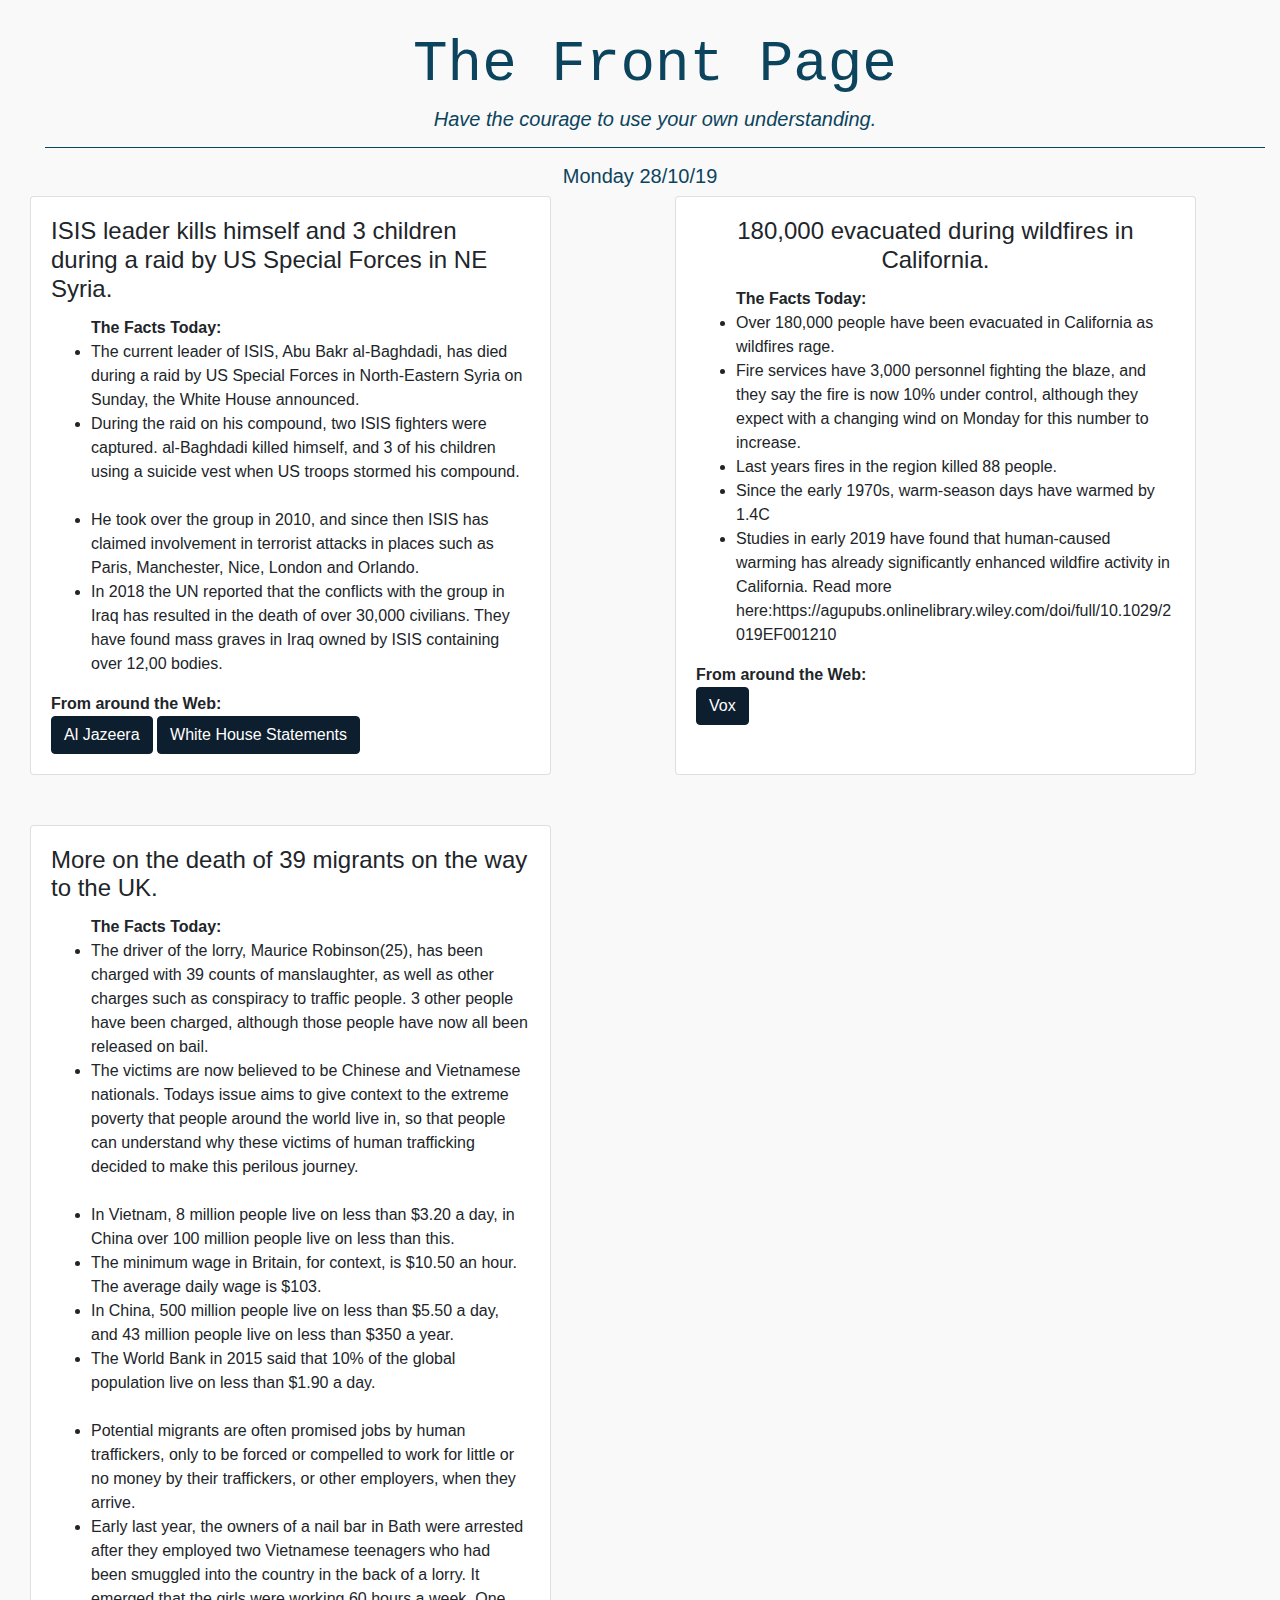
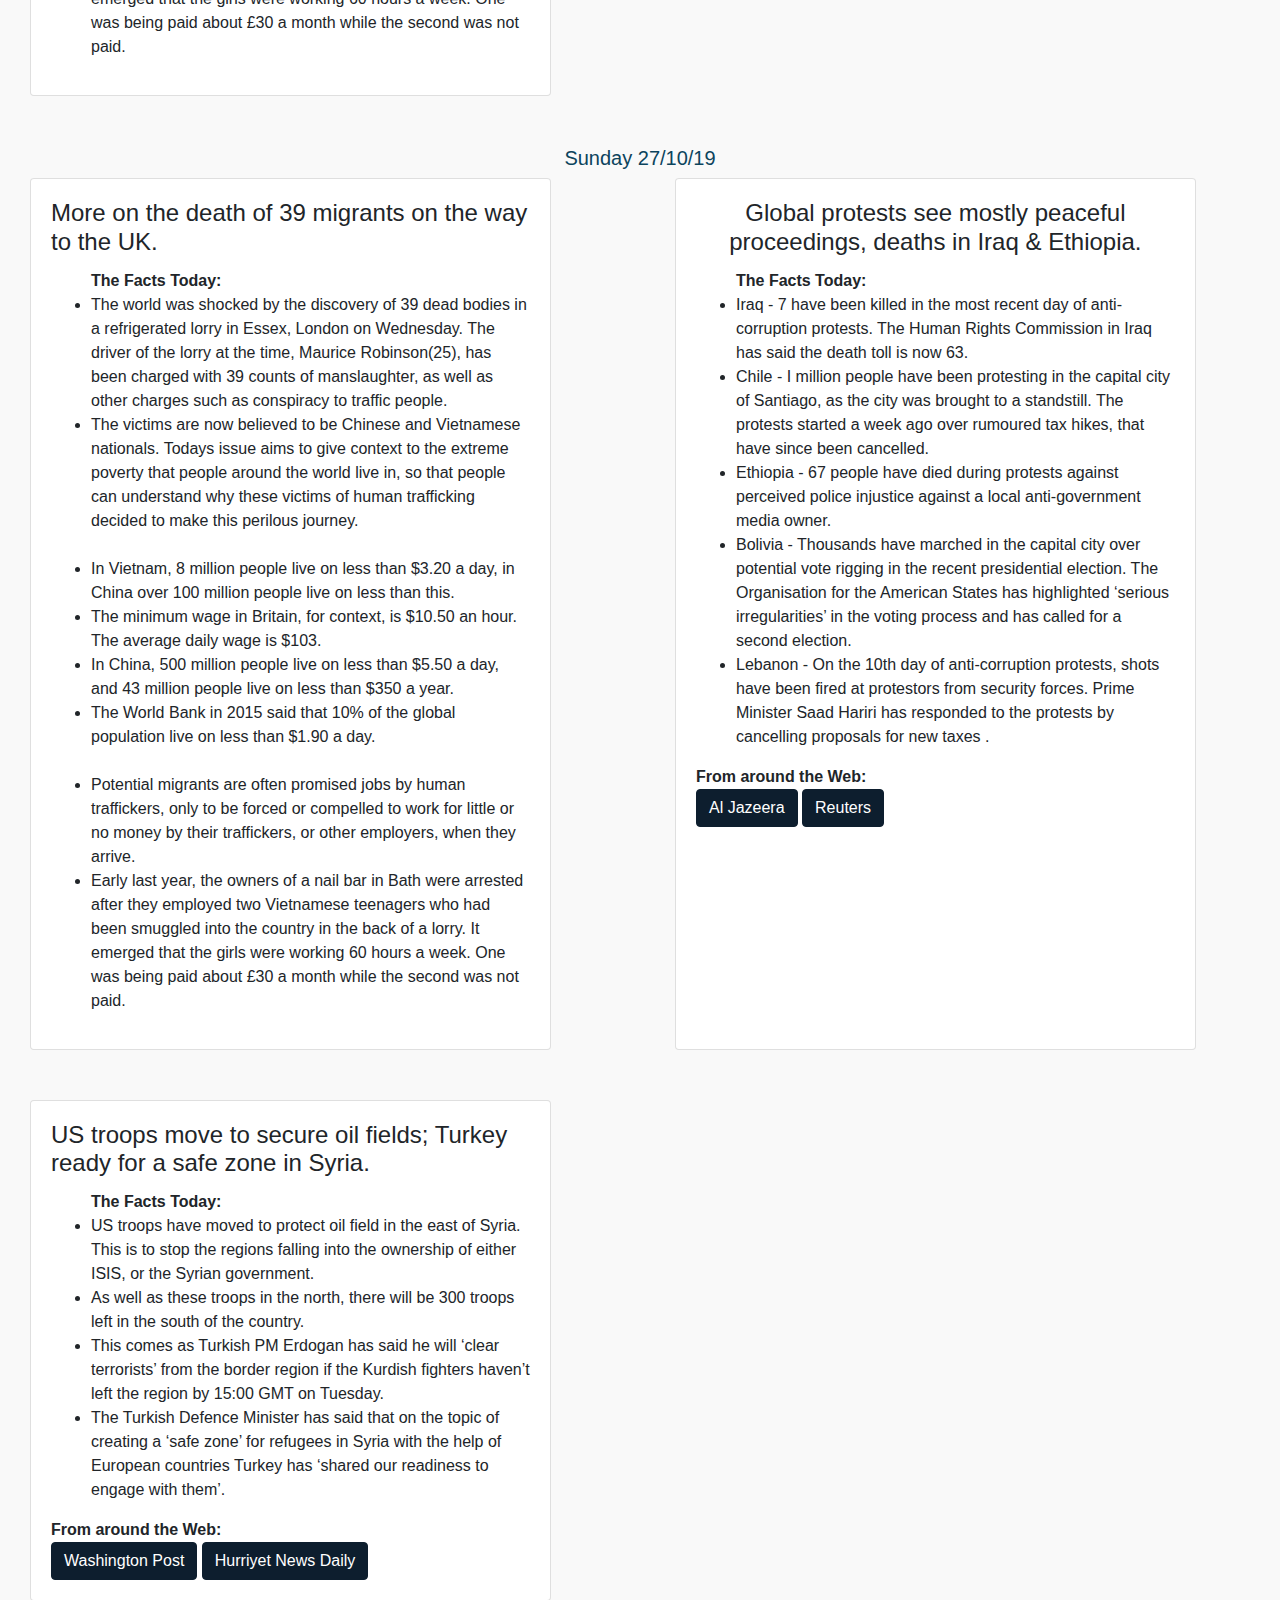
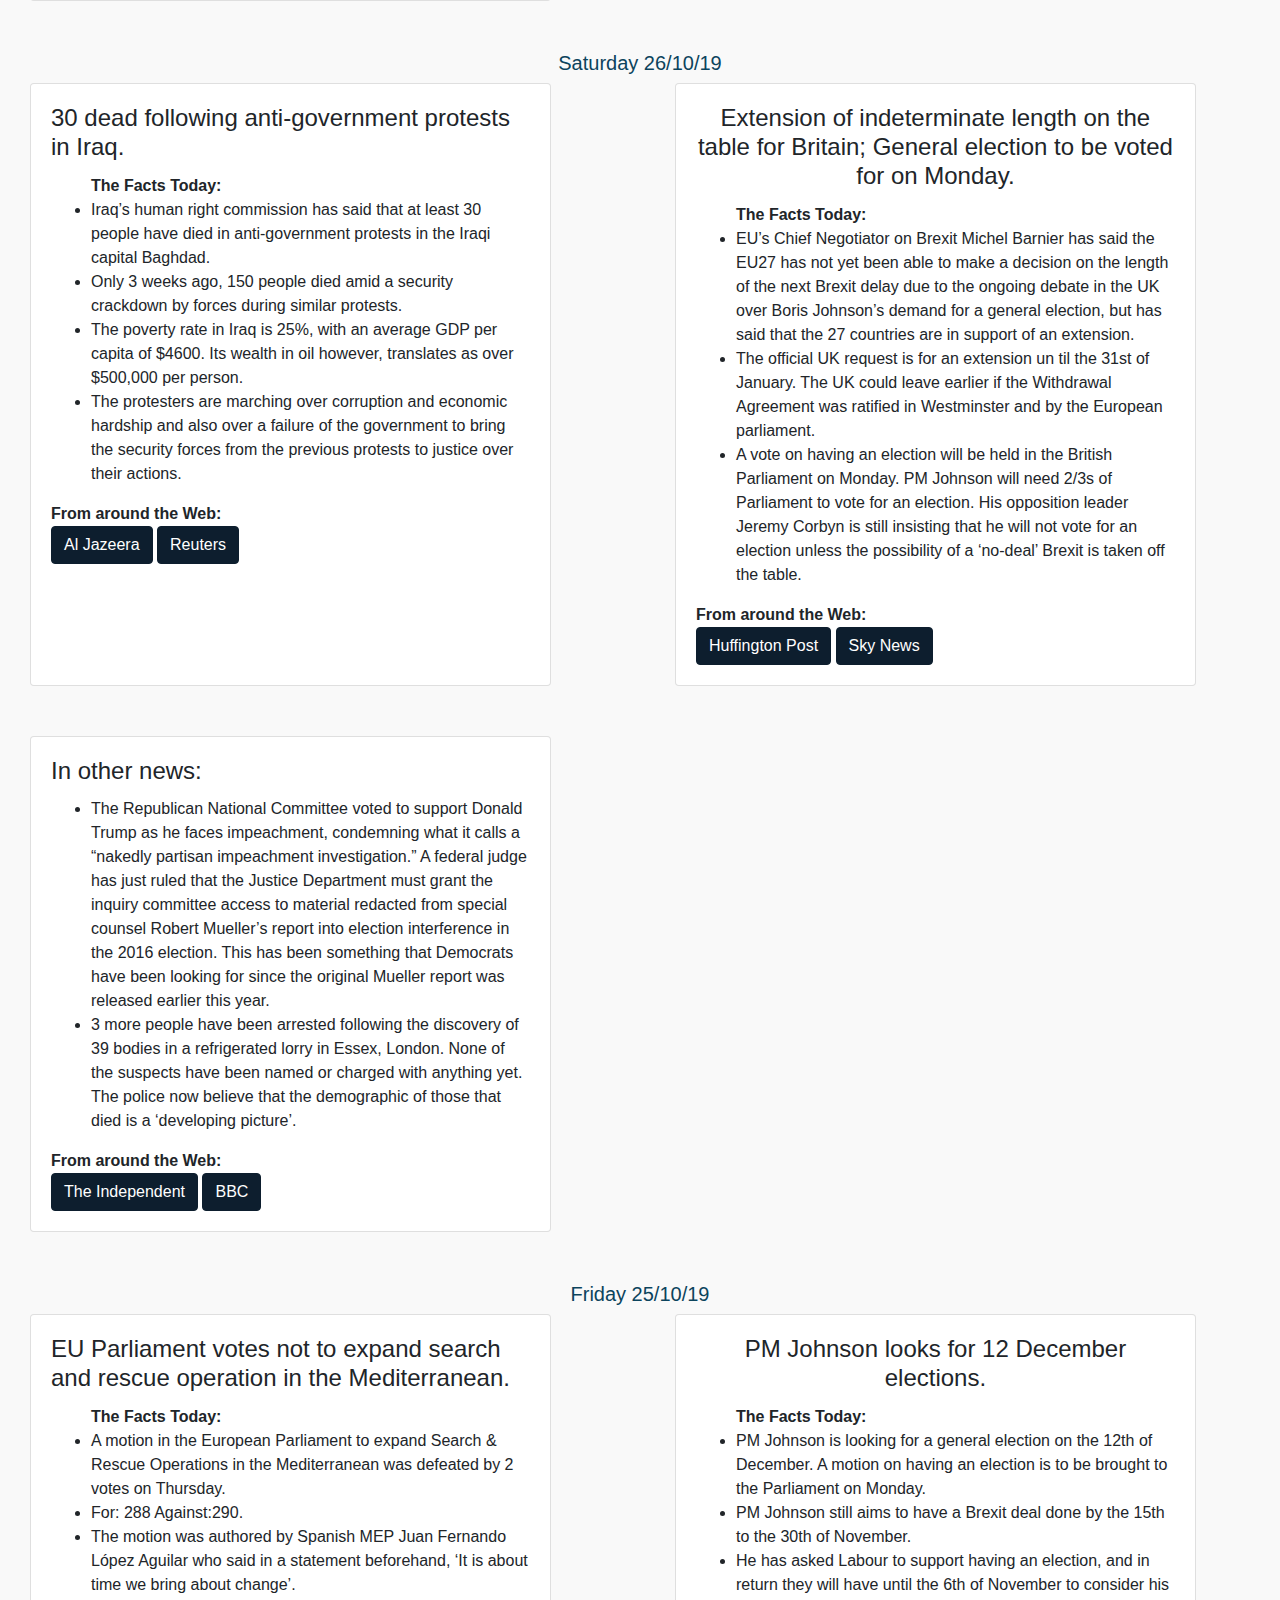
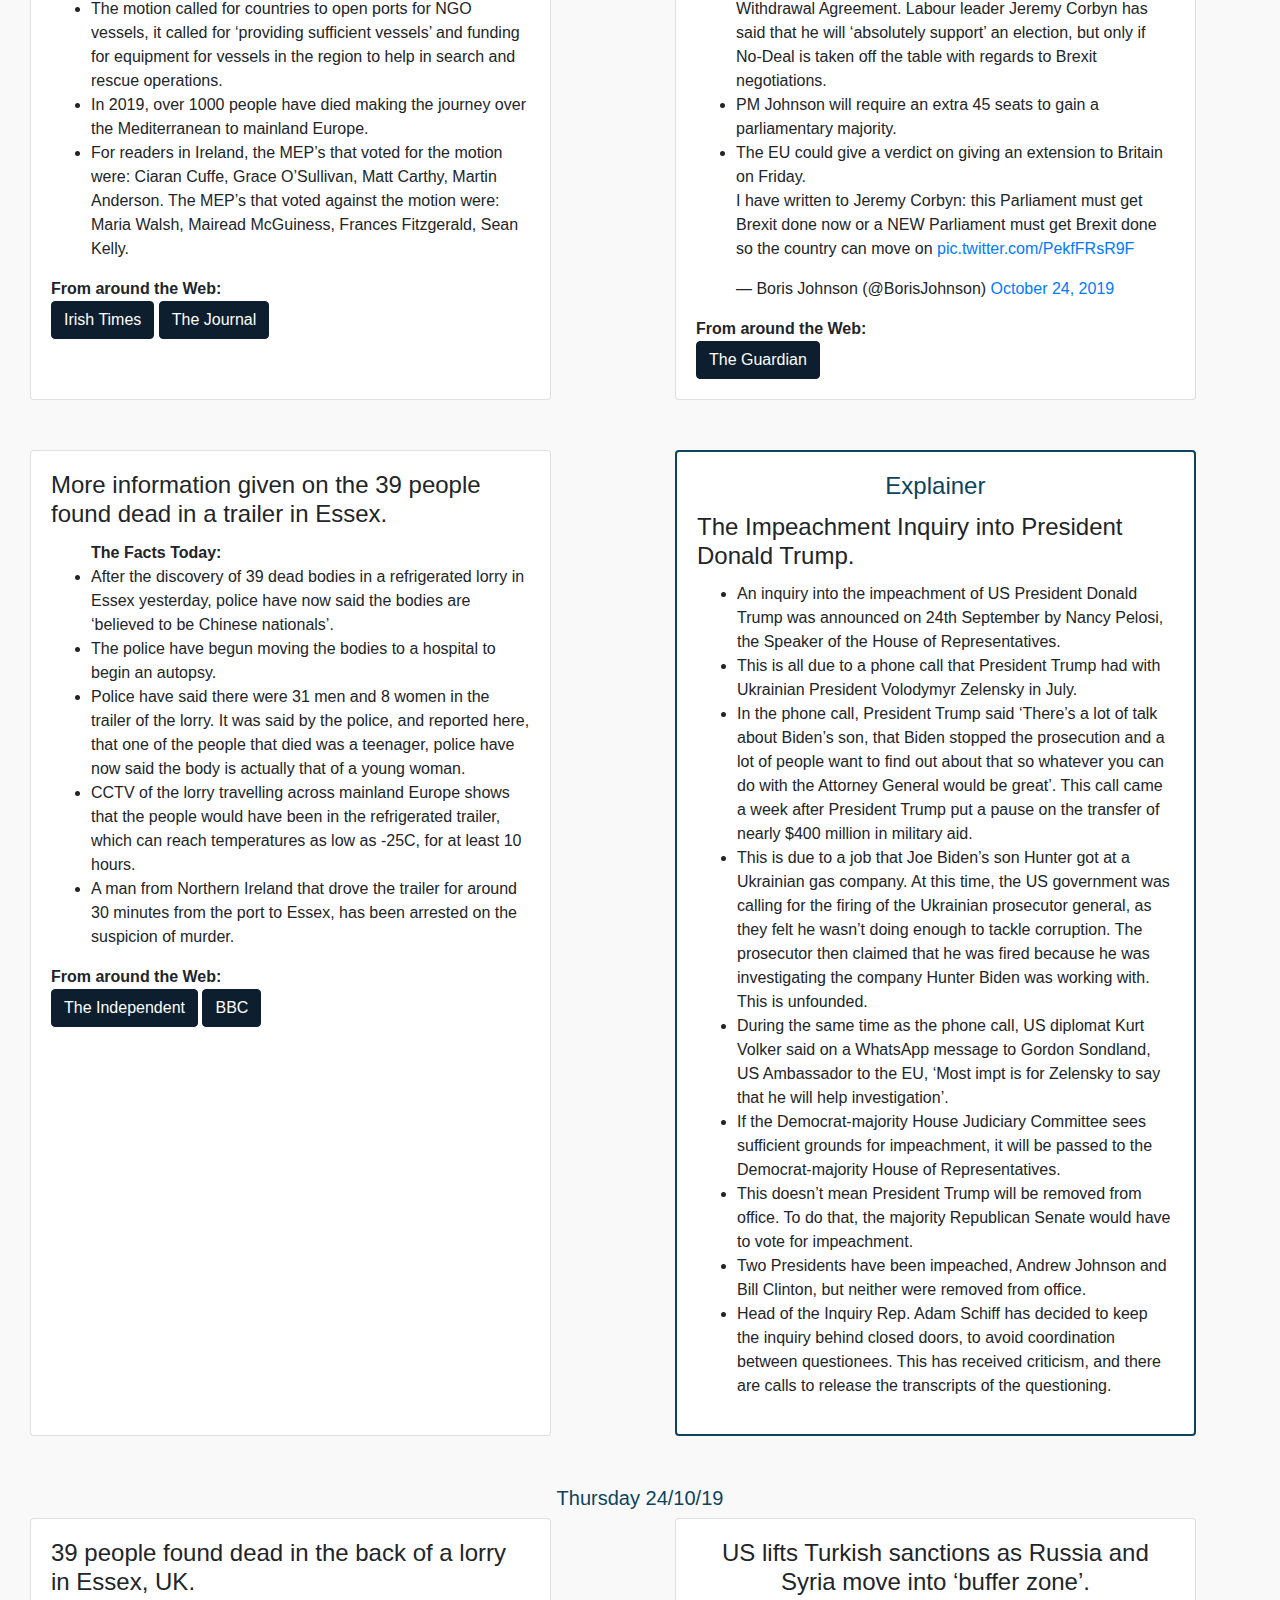
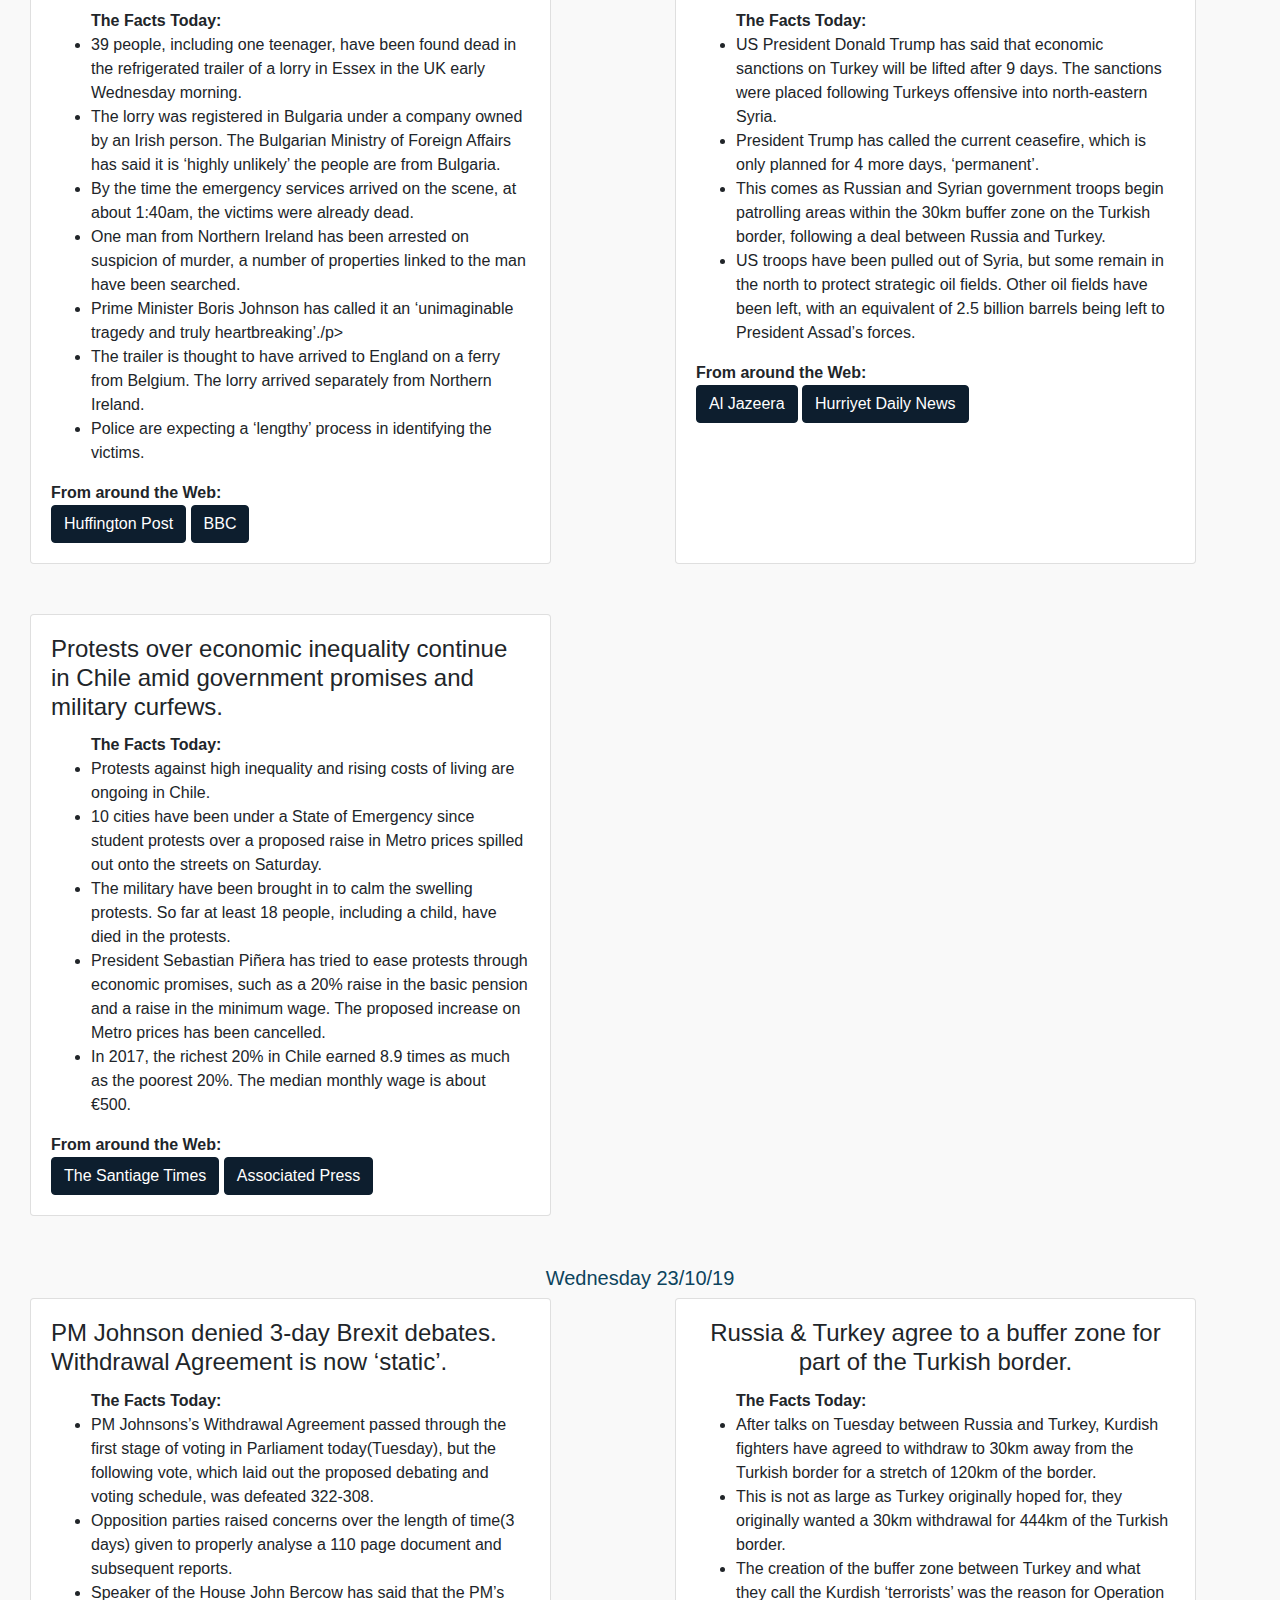
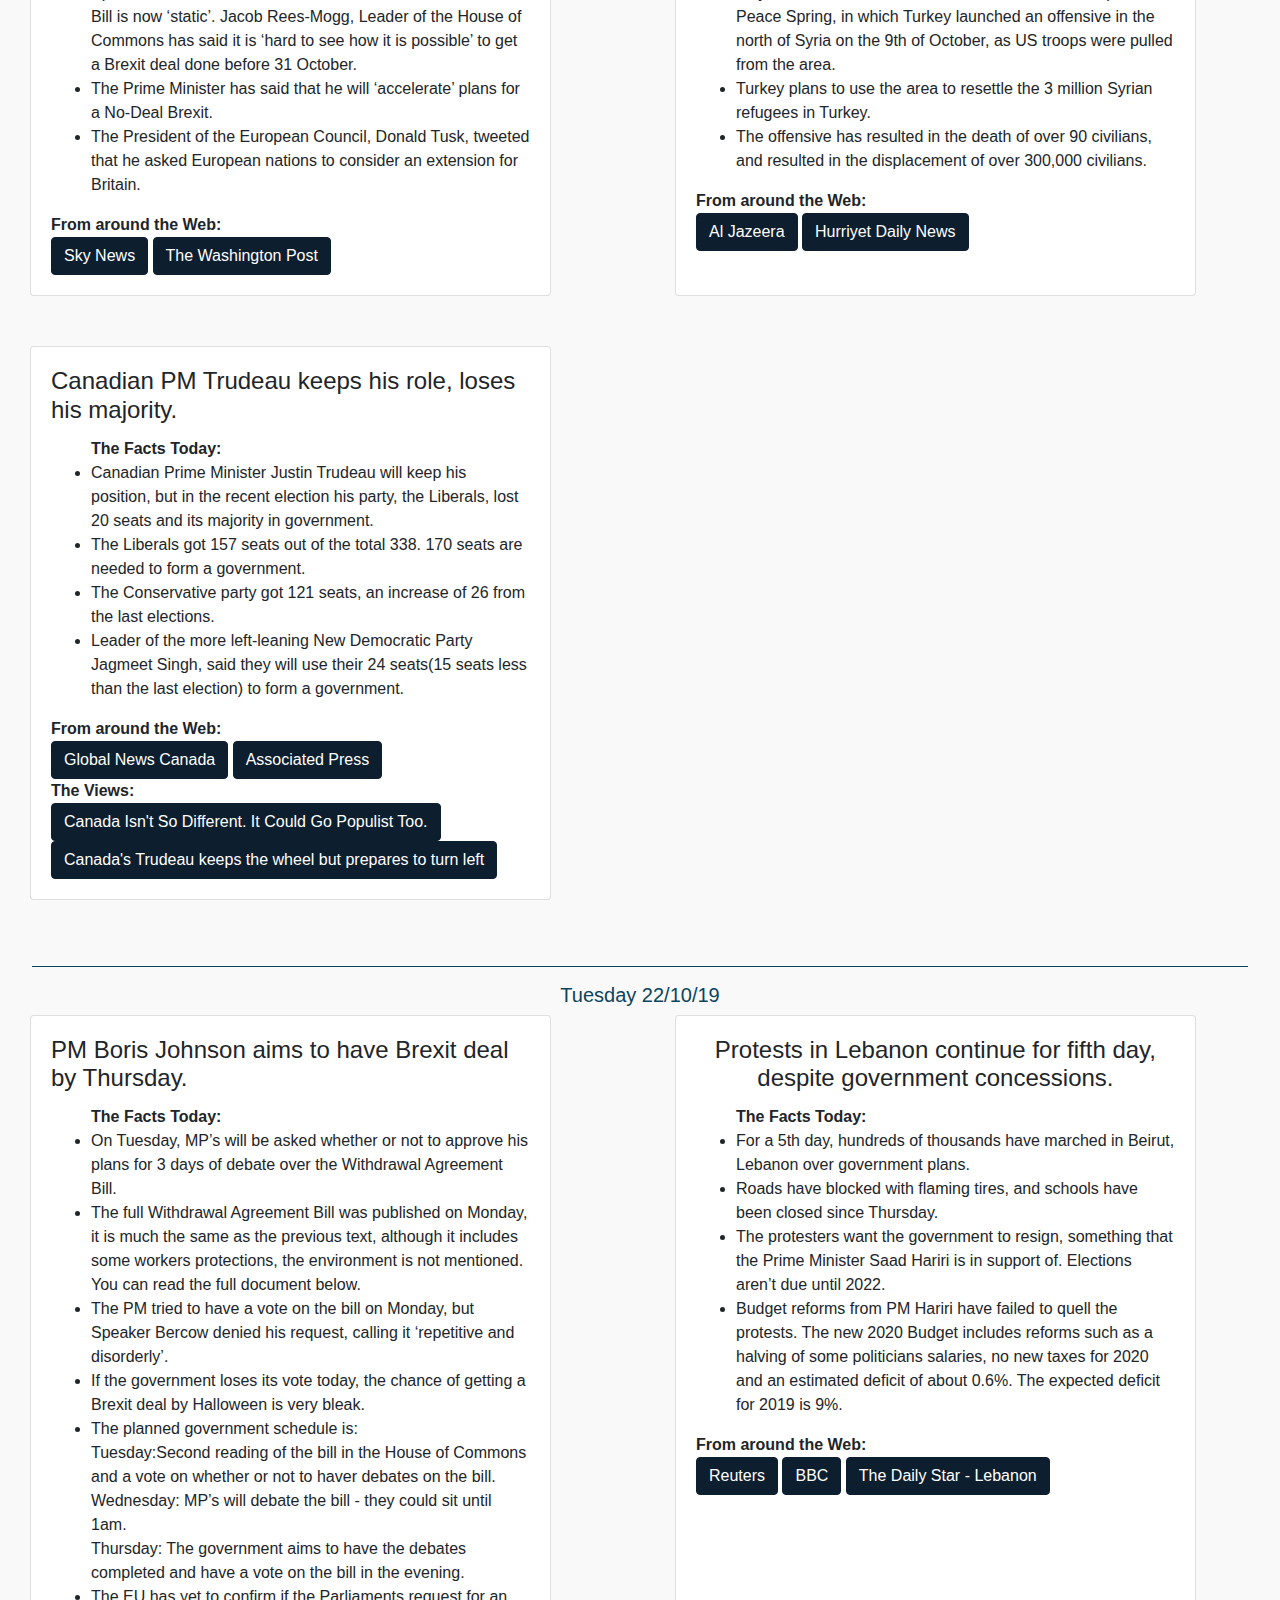
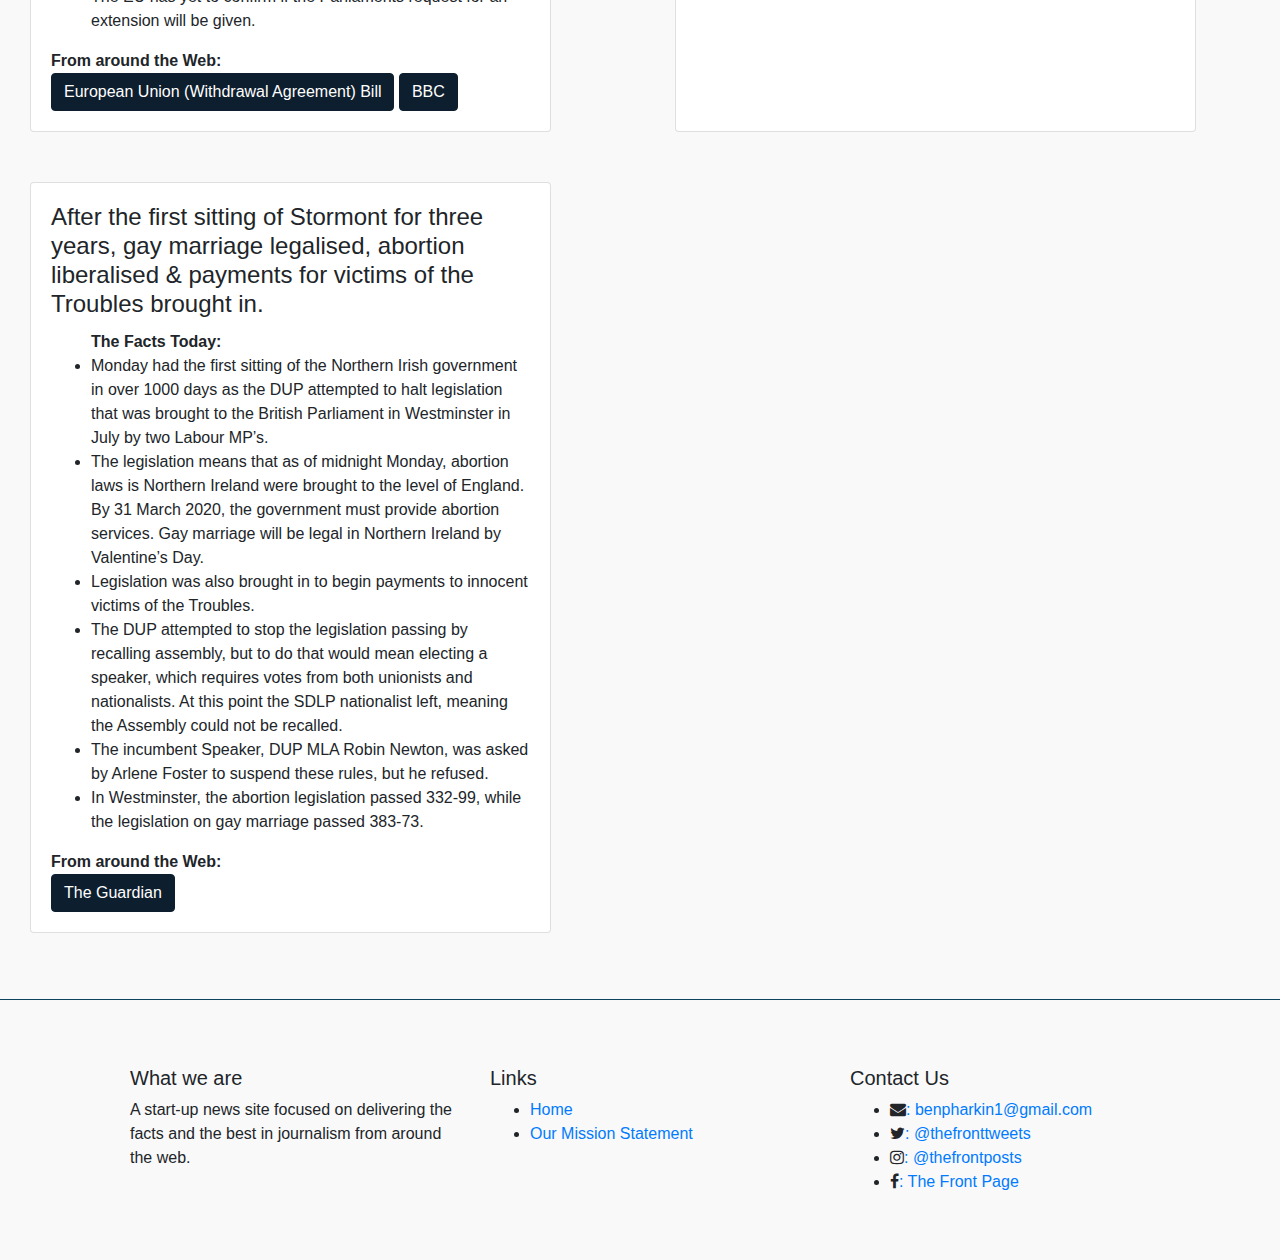
==== index.html @ 942d0658 "day 13 third draft" ====
<!DOCTYPE html>
<html lang="en">
<head>
  <title>The Front Page</title>
  <link rel="icon" href="logo.png">
  <meta charset="utf-8">
  <meta name="viewport" content="width=device-width, initial-scale=1">
  <link rel="stylesheet" href="https://maxcdn.bootstrapcdn.com/bootstrap/4.3.1/css/bootstrap.min.css">
  <link rel="stylesheet" href="style.css">
  <script src="https://ajax.googleapis.com/ajax/libs/jquery/3.4.1/jquery.min.js"></script>
  <script src="https://cdnjs.cloudflare.com/ajax/libs/popper.js/1.14.7/umd/popper.min.js"></script>
  <script src="https://maxcdn.bootstrapcdn.com/bootstrap/4.3.1/js/bootstrap.min.js"></script>
  <link rel="stylesheet" href="https://cdnjs.cloudflare.com/ajax/libs/font-awesome/4.7.0/css/font-awesome.min.css">
</head>
<body style="background-color: #f9f9f9;">

<!--This is the main header-->
<div class="header">
  <div class="row">
    <div class="col-sm-12">
      <h1 style="text-align: center;font-family: 'Courier New', monspace;font-size:calc(2em + 2vw);color:#0c445d;">The Front Page</h1>
      <em><h5 style="text-align: center;color:#0c445d;">Have the courage to use your own understanding.</h5></em>

      <hr style="border-top: 1px solid #0c445d;">
    </div>
  </div>
</div>
<div class="container_fluid" >
  <h5 style="text-align: center;color:#0c445d;">Monday 28/10/19</h5>
<!--<h1 style="text-align: center;color:#0c445d;";>International</h1>-->
<div class="row" style="margin-left:30px;">
  <div class="card col-sm-5"  >
    <div class="card-body">
      <h4 class="card-title">ISIS leader kills himself and 3 children during a raid by US Special Forces in NE Syria.</h4>
      <ul><strong><p class="card-text" >The Facts Today:</p></strong>
        <li><p class="card-text">The current leader of ISIS, Abu Bakr al-Baghdadi, has died during a raid by US Special Forces in North-Eastern Syria on Sunday, the White House announced.</p></li>
        <li><p class="card-text">During the raid on his compound, two ISIS fighters were captured. al-Baghdadi killed himself, and 3 of his children using a suicide vest when US troops stormed his compound.</p></li><br>
        <li><p class="card-text">He took over the group in 2010, and since then ISIS has claimed involvement in terrorist attacks in places such as Paris, Manchester, Nice, London and Orlando.</p></li>
        <li><p class="card-text">In 2018 the UN reported that the conflicts with the group in Iraq has resulted in the death of over 30,000 civilians. They have found mass graves in Iraq owned by ISIS containing over 12,00 bodies.</p></li>
      </ul>
      <strong><p class="card-text"style="text-align:left">From around the Web:</p></strong>
      <a href="https://www.aljazeera.com/news/2019/10/isil-chief-abu-bakr-al-baghdadi-killed-syria-confirms-trump-191027132540524.html" class="btn btn-primary ">Al Jazeera</a>
      <a href="https://www.whitehouse.gov/briefings-statements/statement-president-death-abu-bakr-al-baghdadi/" class="btn btn-primary ">White House Statements</a>

    </div>
  </div>
  <div class="col-sm-1"></div>
  <div class="card col-sm-5"s>
    <div class="card-body">
      <h4 class="card-title" style="text-align: center;">180,000 evacuated during wildfires in California.</h4>
      <ul><strong><p class="card-text" >The Facts Today:</p></strong>
      <li><p class="card-text">Over 180,000 people have been evacuated in California as wildfires rage.</p></li>
      <li><p class="card-text">Fire services have 3,000 personnel fighting the blaze, and they say the fire is now 10% under control, although they expect with a changing wind on Monday for this number to increase.</p></li>
      <li><p class="card-text">Last years fires in the region killed 88 people.</p></li>
      <li><p class="card-text">Since the early 1970s, warm-season days have warmed by 1.4C</p></li>
      <li><p class="card-text">Studies in early 2019 have found that human‐caused warming has already significantly enhanced wildfire activity in California. Read more here:https://agupubs.onlinelibrary.wiley.com/doi/full/10.1029/2019EF001210</p></li>
      </ul>
      <strong><p class="card-text"style="text-align:left">From around the Web:</p></strong>
      <a href="https://www.vox.com/2019/10/25/20932011/california-wildfire-blackout-psps-kincaid" class="btn btn-primary ">Vox</a>

    </div>
  </div>

  



  <div class="card col-sm-5"  >
    <div class="card-body">
      <h4 class="card-title">More on the death of 39 migrants on the way to the UK.</h4>
      <ul><strong><p class="card-text" >The Facts Today:</p></strong>
        <li><p class="card-text">The driver of the lorry, Maurice Robinson(25), has been charged with 39 counts of manslaughter, as well as other charges such as conspiracy to traffic people. 3 other people have been charged, although those people have now all been released on bail.</p></li>
        <li><p class="card-text">The victims are now believed to be Chinese and Vietnamese nationals. Todays issue aims to give context to the extreme poverty that people around the world live in, so that people can understand why these victims of human trafficking decided to make this perilous journey.</p></li><br>
        <li><p class="card-text"> In Vietnam, 8 million people live on less than $3.20 a day, in China over 100 million people live on less than this. </p></li>
        <li><p class="card-text">The minimum wage in Britain, for context, is $10.50 an hour. The average daily wage is $103.</p></li>
        <li><p class="card-text">In China, 500 million people live on less than $5.50 a day, and 43 million people live on less than $350 a year.</p></li>
        <li><p class="card-text">The World Bank in 2015 said that 10% of the global population live on less than $1.90 a day.</p></li><br>
        <li><p class="card-text">Potential migrants are often promised jobs by human traffickers, only to be forced or compelled to work for little or no money by their traffickers, or other employers, when they arrive.</p></li>
        <li><p class="card-text">Early last year, the owners of a nail bar in Bath were arrested after they employed two Vietnamese teenagers who had been smuggled into the country in the back of a lorry. It emerged that the girls were working 60 hours a week. One was being paid about £30 a month while the second was not paid.</p></li>
      </ul>

    </div>
  </div>


  <div class="col-sm-1"></div>


</div>

</div> 
<div class="container_fluid" >
    <h5 style="text-align: center;color:#0c445d;">Sunday 27/10/19</h5>
  <!--<h1 style="text-align: center;color:#0c445d;";>International</h1>-->
  <div class="row" style="margin-left:30px;">
    <div class="card col-sm-5"  >
      <div class="card-body">
        <h4 class="card-title">More on the death of 39 migrants on the way to the UK.</h4>
        <ul><strong><p class="card-text" >The Facts Today:</p></strong>
          <li><p class="card-text">The world was shocked by the discovery of 39 dead bodies in a refrigerated lorry in Essex, London on Wednesday. The driver of the lorry at the time, Maurice Robinson(25), has been charged with 39 counts of manslaughter, as well as other charges such as conspiracy to traffic people.</p></li>
          <li><p class="card-text">The victims are now believed to be Chinese and Vietnamese nationals. Todays issue aims to give context to the extreme poverty that people around the world live in, so that people can understand why these victims of human trafficking decided to make this perilous journey.</p></li><br>
          <li><p class="card-text"> In Vietnam, 8 million people live on less than $3.20 a day, in China over 100 million people live on less than this. </p></li>
          <li><p class="card-text">The minimum wage in Britain, for context, is $10.50 an hour. The average daily wage is $103.</p></li>
          <li><p class="card-text">In China, 500 million people live on less than $5.50 a day, and 43 million people live on less than $350 a year.</p></li>
          <li><p class="card-text">The World Bank in 2015 said that 10% of the global population live on less than $1.90 a day.</p></li><br>
          <li><p class="card-text">Potential migrants are often promised jobs by human traffickers, only to be forced or compelled to work for little or no money by their traffickers, or other employers, when they arrive.</p></li>
          <li><p class="card-text">Early last year, the owners of a nail bar in Bath were arrested after they employed two Vietnamese teenagers who had been smuggled into the country in the back of a lorry. It emerged that the girls were working 60 hours a week. One was being paid about £30 a month while the second was not paid.</p></li>
        </ul>

      </div>
    </div>
    <div class="col-sm-1"></div>
    <div class="card col-sm-5"s>
      <div class="card-body">
        <h4 class="card-title" style="text-align: center;">Global protests see mostly peaceful proceedings, deaths in Iraq & Ethiopia.</h4>
        <ul><strong><p class="card-text" >The Facts Today:</p></strong>
        <li><p class="card-text">Iraq - 7 have been killed in the most recent day of anti-corruption protests. The Human Rights Commission in Iraq has said the death toll is now 63.</p></li>
        <li><p class="card-text">Chile - I million people have been protesting in the capital city of Santiago, as the city was brought to a standstill. The protests started a week ago over rumoured tax hikes, that have since been cancelled.</p></li>
        <li><p class="card-text">Ethiopia - 67 people have died during protests against perceived police injustice against a local anti-government media owner.</p></li>
        <li><p class="card-text">Bolivia - Thousands have marched in the capital city over potential vote rigging in the recent presidential election. The Organisation for the American States has highlighted ‘serious irregularities’ in the voting process and has called for a second election.</p></li>
        <li><p class="card-text">Lebanon - On the 10th day of anti-corruption protests, shots have been fired at protestors from security forces. Prime Minister Saad Hariri has responded to the protests by cancelling proposals for new taxes .</p></li>
        </ul>
        <strong><p class="card-text"style="text-align:left">From around the Web:</p></strong>
        <a href="https://www.aljazeera.com/news/2019/10/shots-fired-lebanons-tripoli-army-clashes-protesters-191026162304116.html" class="btn btn-primary ">Al Jazeera</a>
        <a href="hhttps://www.reuters.com/article/us-global-protests/season-of-discontent-protests-flare-around-the-world-idUSKBN1X127J" class="btn btn-primary ">Reuters</a>
  
      </div>
    </div>
  
    
  
  
  
    <div class="card col-sm-5"  >
        <div class="card-body">
          <h4 class="card-title">US troops move to secure oil fields; Turkey ready for a safe zone in Syria.</h4>
          <ul><strong><p class="card-text" >The Facts Today:</p></strong>
          <li><p class="card-text">US troops have moved to protect oil field in the east of Syria. This is to stop the regions falling into the ownership of either ISIS, or the Syrian government.</p></li>
          <li><p class="card-text">As well as these troops in the north, there will be 300 troops left in the south of the country.</p></li>
          <li><p class="card-text">This comes as Turkish PM Erdogan has said he will ‘clear terrorists’ from the border region if the Kurdish fighters haven’t left the region by 15:00 GMT on Tuesday.</p></li>
          <li><p class="card-text">The Turkish Defence Minister has said that on the topic of creating a ‘safe zone’ for refugees in Syria with the help of European countries Turkey has ‘shared our readiness to engage with them’.</p></li>
        </ul>
          <strong><p class="card-text"style="text-align:left">From around the Web:</p></strong>
          <a href="https://www.washingtonpost.com/national-security/2019/10/26/us-military-begins-bolstering-numbers-syrian-oil-field-region-defense-officials-say/" class="btn btn-primary ">Washington Post</a>
          <a href="http://www.hurriyetdailynews.com/erdogan-says-will-clear-terrorists-from-syria-border-if-sochi-deal-fails-147993" class="btn btn-primary ">Hurriyet News Daily</a>
        </div> 
    </div>
  
  
    <div class="col-sm-1"></div>

  
  </div>
  
  </div> 
<div class="container_fluid" >
    <h5 style="text-align: center;color:#0c445d;">Saturday 26/10/19</h5>
  <!--<h1 style="text-align: center;color:#0c445d;";>International</h1>-->
  <div class="row" style="margin-left:30px;">
    <div class="card col-sm-5"  >
      <div class="card-body">
        <h4 class="card-title">30 dead following anti-government protests in Iraq.</h4>
        <ul><strong><p class="card-text" >The Facts Today:</p></strong>
          <li><p class="card-text">Iraq’s human right commission has said that at least 30 people have died in anti-government protests in the Iraqi capital Baghdad.</p></li>
          <li><p class="card-text">Only 3 weeks ago, 150 people died amid a security crackdown by forces during similar protests.</p></li>
          <li><p class="card-text"> The poverty rate in Iraq is 25%, with an average GDP per capita of $4600. Its wealth in oil however, translates as over $500,000 per person.</p></li>
          <li><p class="card-text">The protesters are marching over corruption and economic hardship and also over a failure of the government to bring the security forces from the previous protests to justice over their actions.</p></li>
        </ul>
        <strong><p class="card-text"style="text-align:left">From around the Web:</p></strong>
        <a href="https://www.aljazeera.com/news/2019/10/dozens-killed-fierce-anti-government-demonstrations-sweep-iraq-191025171801458.html" class="btn btn-primary ">Al Jazeera</a>
        <a href="https://www.reuters.com/article/us-iraq-protests/at-least-40-killed-as-fresh-protests-engulf-iraq-idUSKBN1X32SV" class="btn btn-primary ">Reuters</a>
      </div>
    </div>
    <div class="col-sm-1"></div>
    <div class="card col-sm-5"s>
      <div class="card-body">
        <h4 class="card-title" style="text-align: center;">Extension of indeterminate length on the table for Britain; General election to be voted for on Monday.</h4>
        <ul><strong><p class="card-text" >The Facts Today:</p></strong>
        <li><p class="card-text">EU’s Chief Negotiator on Brexit Michel Barnier has said the EU27 has not yet been able to make a decision on the length of the next Brexit delay due to the ongoing debate in the UK over Boris Johnson’s demand for a general election, but has said that the 27 countries are in support of an extension.</p></li>
        <li><p class="card-text">The official UK request is for an extension un til the 31st of January. The UK could leave earlier if the Withdrawal Agreement was ratified in Westminster and by the European parliament.</p></li>
        <li><p class="card-text">A vote on having an election will be held in the British Parliament on Monday. PM Johnson will need 2/3s of Parliament to vote for an election. His opposition leader Jeremy Corbyn is still insisting that he will not vote for an election unless the possibility of a ‘no-deal’ Brexit is taken off the table.</p></li>
        </ul>
        <strong><p class="card-text"style="text-align:left">From around the Web:</p></strong>
        <a href="https://www.huffingtonpost.co.uk/entry/boris-johnson-christmas-general-election-december-12_uk_5db2bf4ce4b0a8937402e20f" class="btn btn-primary ">Huffington Post</a>
        <a href="https://news.sky.com/story/another-delay-a-general-election-what-could-happen-next-with-brexit-11842803" class="btn btn-primary ">Sky News</a>
  
      </div>
    </div>
  
    
  
  
  
    <div class="card col-sm-5"  >
        <div class="card-body">
          <h4 class="card-title">In other news:</h4>
          <ul>
          <li><p class="card-text">The Republican National Committee voted to support Donald Trump as he faces impeachment, condemning what it calls a “nakedly partisan impeachment investigation.” A federal judge has just ruled that the Justice Department must grant the inquiry committee access to material redacted from special counsel Robert Mueller’s report into election interference in the 2016 election. This has been something that Democrats have been looking for since the original Mueller report was released earlier this year.</p></li>
          <li><p class="card-text">3 more people have been arrested following the discovery of 39 bodies in a refrigerated lorry in Essex, London. None of the suspects have been named or charged with anything yet. The police now believe that the demographic of those that died is a ‘developing picture’.</p></li>
        </ul>
          <strong><p class="card-text"style="text-align:left">From around the Web:</p></strong>
          <a href="https://www.independent.co.uk/news/uk/crime/essex-lorry-deaths-china-victims-police-arrest-mo-robinson-grays-a9169076.html" class="btn btn-primary ">The Independent</a>
          <a href="https://www.bbc.co.uk/news/uk-england-essex-50162617" class="btn btn-primary ">BBC</a>
        </div> 
    </div>
  
  
    <div class="col-sm-1"></div>

  
  </div>
  
  </div> 
<div class="container_fluid" >
  <h5 style="text-align: center;color:#0c445d;">Friday 25/10/19</h5>
<!--<h1 style="text-align: center;color:#0c445d;";>International</h1>-->
<div class="row" style="margin-left:30px;">
  <div class="card col-sm-5"  >
    <div class="card-body">
      <h4 class="card-title">EU Parliament votes not to expand search and rescue operation in the Mediterranean.</h4>
      <ul><strong><p class="card-text" >The Facts Today:</p></strong>
        <li><p class="card-text">A motion in the European Parliament to expand Search & Rescue Operations in the Mediterranean was defeated by 2 votes on Thursday.</p></li>
        <li><p class="card-text">For: 288 Against:290.</p></li>
        <li><p class="card-text">The motion was authored by Spanish MEP Juan Fernando López Aguilar who said in a statement beforehand, ‘It is about time we bring about change’.</p></li>
        <li><p class="card-text">The motion called for countries to open ports for NGO vessels, it called for ‘providing sufficient vessels’ and funding for equipment for vessels in the region to help in search and rescue operations.</p></li>
        <li><p class="card-text">In 2019, over 1000 people have died making the journey over the Mediterranean to mainland Europe.</p></li>
        <li><p class="card-text">For readers in Ireland, the MEP’s that voted for the motion were: Ciaran Cuffe, Grace O’Sullivan, Matt Carthy, Martin Anderson. The MEP’s that voted against the motion were: Maria Walsh, Mairead McGuiness, Frances Fitzgerald, Sean Kelly.</p></li>
      </ul>
      <strong><p class="card-text"style="text-align:left">From around the Web:</p></strong>
      <a href="https://www.irishtimes.com/news/world/europe/fine-gael-criticised-for-stance-on-vote-over-mediterranean-rescue-missions-1.4061812" class="btn btn-primary ">Irish Times</a>
      <a href="https://www.thejournal.ie/fine-gael-meps-vote-against-mediteranean-search-and-rescue-4866361-Oct2019/" class="btn btn-primary ">The Journal</a>
    </div>
  </div>
  <div class="col-sm-1"></div>
  <div class="card col-sm-5"s>
    <div class="card-body">
      <h4 class="card-title" style="text-align: center;">PM Johnson looks for 12 December elections.</h4>
      <ul><strong><p class="card-text" >The Facts Today:</p></strong>
      <li><p class="card-text">PM Johnson is looking for a general election on the 12th of December. A motion on having an election is to be brought to the Parliament on Monday.</p></li>
      <li><p class="card-text">PM Johnson still aims to have a Brexit deal done by the 15th to the 30th of November.</p></li>
      <li><p class="card-text">He has asked Labour to support having an election, and in return they will have until the 6th of November to consider his Withdrawal Agreement. Labour leader Jeremy Corbyn has said that he will ‘absolutely support’ an election, but only if No-Deal is taken off the table with regards to Brexit negotiations.</p></li>
      <li><p class="card-text">PM Johnson will require an extra 45 seats to gain a parliamentary majority.</p></li>
      <li><p class="card-text">The EU could give a verdict on giving an extension to Britain on Friday.</p></li>
      <blockquote class="twitter-tweet"><p lang="en" dir="ltr">I have written to Jeremy Corbyn: this Parliament must get Brexit done now or a NEW Parliament must get Brexit done so the country can move on <a href="https://t.co/PekfFRsR9F">pic.twitter.com/PekfFRsR9F</a></p>&mdash; Boris Johnson (@BorisJohnson) <a href="https://twitter.com/BorisJohnson/status/1187400002412396545?ref_src=twsrc%5Etfw">October 24, 2019</a></blockquote> <script async src="https://platform.twitter.com/widgets.js" charset="utf-8"></script>
      </ul>
      <strong><p class="card-text"style="text-align:left">From around the Web:</p></strong>
      <a href="https://www.theguardian.com/politics/2019/oct/24/labour-poised-to-block-offer-of-12-december-general-election" class="btn btn-primary ">The Guardian</a>

    </div>
  </div>

  



  <div class="card col-sm-5"  >
      <div class="card-body">
        <h4 class="card-title">More information given on the 39 people found dead in a trailer in Essex.</h4>
        <ul><strong><p class="card-text" >The Facts Today:</p></strong>
        <li><p class="card-text">After the discovery of 39 dead bodies in a refrigerated lorry in Essex yesterday, police have now said the bodies are ‘believed to be Chinese nationals’.</p></li>
        <li><p class="card-text">The police have begun moving the bodies to a hospital to begin an autopsy.</p></li>
        <li><p class="card-text">Police have said there were 31 men and 8 women in the trailer of the lorry. It was said by the police, and reported here, that one of the people that died was a teenager, police have now said the body is actually that of a young woman.</p></li>
        <li><p class="card-text">CCTV of the lorry travelling across mainland Europe shows that the people would have been in the refrigerated trailer, which can reach temperatures as low as -25C, for at least 10 hours.</p></li>
        <li><p class="card-text">A man from Northern Ireland that drove the trailer for around 30 minutes from the port to Essex, has been arrested on the suspicion of murder.</p></li>
      </ul>
        <strong><p class="card-text"style="text-align:left">From around the Web:</p></strong>
        <a href="https://www.independent.co.uk/news/uk/crime/essex-lorry-deaths-china-victims-police-arrest-mo-robinson-grays-a9169076.html" class="btn btn-primary ">The Independent</a>
        <a href="https://www.bbc.co.uk/news/uk-england-essex-50162617" class="btn btn-primary ">BBC</a>
      </div> 
  </div>


  <div class="col-sm-1"></div>

  <div class="card col-sm-5" style="border:2px solid #0c445d;">
      <div class="card-body">
        <h4 class="card-title" style="text-align: center;color:#0c445d;">Explainer</h4>
        <h4 class="card-title">The Impeachment Inquiry into President Donald Trump.</h4>
        <ul>
          <li><p class="card-text">An inquiry into the impeachment of US President Donald Trump was announced on 24th September by Nancy Pelosi, the Speaker of the House of Representatives.</p></li>
          <li><p class="card-text">This is all due to a phone call that President Trump had with Ukrainian President Volodymyr Zelensky in July.</p></li>         
          <li><p class="card-text">In the phone call, President Trump said ‘There’s a lot of talk about Biden’s son, that Biden stopped the prosecution and a lot of people want to find out about that so whatever you can do with the Attorney General would be great’. This call came a week after President Trump put a pause on the transfer of nearly $400 million in military aid.</p></li>         
          <li><p class="card-text">This is due to a job that Joe Biden’s son Hunter got at a Ukrainian gas company. At this time, the US government was calling for the firing of the Ukrainian prosecutor general, as they felt he wasn’t doing enough to tackle corruption.  The prosecutor then claimed that he was fired because he was investigating the company Hunter Biden was working with. This is unfounded.</p></li>   
          <li><p class="card-text">During the same time as the phone call, US diplomat Kurt Volker said on a WhatsApp message to Gordon Sondland, US Ambassador to the EU, ‘Most impt is for Zelensky to say that he will help investigation’.</p></li>
          <li><p class="card-text">If the Democrat-majority House Judiciary Committee sees sufficient grounds for impeachment, it will be passed to the Democrat-majority House of Representatives.</p></li>
          <li><p class="card-text">This doesn’t mean President Trump will be removed from office. To do that, the majority Republican Senate would have to vote for impeachment.</p></li>
          <li><p class="card-text">Two Presidents have been impeached, Andrew Johnson and Bill Clinton, but neither were removed from office.</p></li>
          <li><p class="card-text">Head of the Inquiry Rep. Adam Schiff has decided to keep the inquiry behind closed doors, to avoid coordination between questionees. This has received criticism, and there are calls to release the transcripts of the questioning.</p></li>     
        </ul>
      </div> 
  </div>

</div>

</div> 
<div class="container_fluid" >
    <h5 style="text-align: center;color:#0c445d;">Thursday 24/10/19</h5>
  <!--<h1 style="text-align: center;color:#0c445d;";>International</h1>-->
  <div class="row" style="margin-left:30px;">
    <div class="card col-sm-5"  >
      <div class="card-body">
        <h4 class="card-title">39 people found dead in the back of a lorry in Essex, UK.</h4>
        <ul><strong><p class="card-text" >The Facts Today:</p></strong>
          <li><p class="card-text">39 people, including one teenager, have been found dead in the refrigerated trailer of a lorry in Essex in the UK early Wednesday morning.</p></li>
          <li><p class="card-text">The lorry was registered in Bulgaria under a company owned by an Irish person. The Bulgarian Ministry of Foreign Affairs has said it is ‘highly unlikely’ the people are from Bulgaria.</p></li>
          <li><p class="card-text">By the time the emergency services arrived on the scene, at about 1:40am, the victims were already dead.</p></li>
          <li><p class="card-text">One man from Northern Ireland has been arrested on suspicion of murder, a number of properties linked to the man have been searched.</p></li>
          <li><p class="card-text">Prime Minister Boris Johnson has called it an ‘unimaginable tragedy and truly heartbreaking’./p></li>
          <li><p class="card-text">The trailer is thought to have arrived to England on a ferry from Belgium. The lorry arrived separately from Northern Ireland.</p></li>
          <li><p class="card-text">Police are expecting a ‘lengthy’ process in identifying the victims.</p></li>
        </ul>
        <strong><p class="card-text"style="text-align:left">From around the Web:</p></strong>
        <a href="https://www.huffingtonpost.co.uk/entry/murder-investigation-39-bodies-found-dead-lorry-container_uk_5db00f19e4b08cfcc324aaff?guce_referrer=aHR0cHM6Ly9uZXdzLmdvb2dsZS5jb20v&guce_referrer_sig=AQAAANpLaKZkTYeUcdIYF8pOz2N1R4DNCXsjh67taY2Bt_h0YalciEY4PxTj3l91aVvxNA99eFipScTOyDLt9FyZCJPhZonmuHk_Qkr-x2O5Jqi1s98LDZQfKGjtm705DFYZsVy7KrJgPQJTK53gSs5DIbCycwtwTOYBrTbDRReeE3x2&guccounter=2" class="btn btn-primary ">Huffington Post</a>
        <a href="https://www.bbc.co.uk/news/uk-england-essex-50160564" class="btn btn-primary ">BBC</a>
      </div>
    </div>
    <div class="col-sm-1"></div>
    <div class="card col-sm-5"s>
      <div class="card-body">
        <h4 class="card-title" style="text-align: center;">US lifts Turkish sanctions as Russia and Syria move into ‘buffer zone’.</h4>
        <ul><strong><p class="card-text" >The Facts Today:</p></strong>
        <li><p class="card-text">US President Donald Trump has said that economic sanctions on Turkey will be lifted after 9 days. The sanctions were placed following Turkeys offensive into north-eastern Syria.</p></li>
        <li><p class="card-text">President Trump has called the current ceasefire, which is only planned for 4 more days, ‘permanent’.</p></li>
        <li><p class="card-text">This comes as Russian and Syrian government troops begin patrolling areas within the 30km buffer zone on the Turkish border, following a deal between Russia and Turkey.</p></li>
        <li><p class="card-text">US troops have been pulled out of Syria, but some remain in the north to protect strategic oil fields. Other oil fields have been left, with an equivalent of 2.5 billion barrels being left to President Assad’s forces.</p></li>
        </ul>
        <strong><p class="card-text"style="text-align:left">From around the Web:</p></strong>
        <a href="https://www.aljazeera.com/news/2019/10/trump-announces-turkey-sanctions-lifted-191023150745100.html" class="btn btn-primary ">Al Jazeera</a>
        <a href="http://www.hurriyetdailynews.com/turkey-not-to-hesitate-on-taking-steps-if-russian-promises-not-fulfilled-erdogan-147870" class="btn btn-primary ">Hurriyet Daily News</a>

      </div>
    </div>

    



    <div class="card col-sm-5"  >
        <div class="card-body">
          <h4 class="card-title">Protests over economic inequality continue in Chile amid government promises and military curfews.</h4>
          <ul><strong><p class="card-text" >The Facts Today:</p></strong>
          <li><p class="card-text">Protests against high inequality and rising costs of living are ongoing in Chile.</p></li>
          <li><p class="card-text">10 cities have been under a State of Emergency since student protests over a proposed raise in Metro prices spilled out onto the streets on Saturday.</p></li>
          <li><p class="card-text">The military have been brought in to calm the swelling protests. So far at least 18 people, including a child, have died in the protests.</p></li>
          <li><p class="card-text">President Sebastian Piñera has tried to ease protests through economic promises, such as a 20% raise in the basic pension and a raise in the minimum wage. The proposed increase on Metro prices has been cancelled.</p></li>
          <li><p class="card-text">In 2017, the richest 20% in Chile earned 8.9 times as much as the poorest 20%. The median monthly wage is about €500.</p></li>
        </ul>
          <strong><p class="card-text"style="text-align:left">From around the Web:</p></strong>
          <a href="https://santiagotimes.cl/2019/10/23/pinera-asks-for-forgiveness-after-riots-leave-16-dead-in-chile/" class="btn btn-primary ">The Santiage Times</a>
          <a href="https://www.apnews.com/4d09c9c75ecb4438a5abb5618ccc3464" class="btn btn-primary ">Associated Press</a>
        </div> 
    </div>


    <div class="col-sm-1"></div>

    <!--<div class="card col-sm-5">
        <div class="card-body">
          <h4 class="card-title">Protests in Lebanon over increased taxes.</h4>
          <ul><strong><p class="card-text" >The Facts Today:</p></strong>
            <li><p class="card-text">Hundreds marched in Lebanon as tensions simmering since an austerity budget in July reached a point.</p></li>
            <li><p class="card-text">This is the second round of protests in a month. Schools are to be closed on Friday due to the protests.</p></li>
            <li><p class="card-text">The government has declared a state of ‘economic emergency’. Lebanon is one of the most indebted countries in the world.</p></li>
            <li><p class="card-text">The protests come as it was announced the government is planning on raising VAT by 4% over the next 2 years, and putting a 20c charge on WhatsApp calls(although this has been scrapped).</p></li>
            <li> <p class="card-text">The government is hoping that these plans would enable to country to avail of an $11bn international aid package.</p></li>
            <li><p class="card-text">These protests come as 3700 acres of forestry have been burned due to over 200 wildfires. Local experts blame an ‘abandoned’ local infrastructure.</p></li>
          </ul>
          <strong><p class="card-text"style="text-align:left">From around the Web:</p></strong>
          <a href="https://www.aljazeera.com/news/2019/10/protests-erupt-lebanon-plans-impose-taxes-191017194856354.html" class="btn btn-primary ">Al Jazeera</a>
          <a href="https://www.reuters.com/article/us-lebanon-economy-calls-idUSKBN1WW1ZA?utm_campaign=trueAnthem%3A+Trending+Content&utm_content=5da8fae5594d1700014c935c&utm_medium=trueAnthem&utm_source=twitter" class="btn btn-primary ">Reuters</a>
          <a href="https://www.vox.com/2019/10/17/20916314/lebanon-fires-experts-saw-it-coming" class="btn btn-primary ">Vox</a>
        </div> 
    </div>-->

  </div>
 
</div> 
<div class="container_fluid" >
    <h5 style="text-align: center;color:#0c445d;">Wednesday 23/10/19</h5>
  <!--<h1 style="text-align: center;color:#0c445d;";>International</h1>-->
  <div class="row" style="margin-left:30px;">
    <div class="card col-sm-5"  >
      <div class="card-body">
        <h4 class="card-title">PM Johnson denied 3-day Brexit debates. Withdrawal Agreement is now ‘static’.</h4>
        <ul><strong><p class="card-text" >The Facts Today:</p></strong>
          <li><p class="card-text">PM Johnsons’s Withdrawal Agreement passed through the first stage of voting in Parliament today(Tuesday), but the following vote, which laid out the proposed debating and voting schedule, was defeated 322-308.</p></li>
          <li><p class="card-text">Opposition parties raised concerns over the length of time(3 days) given to properly analyse a 110 page document and subsequent reports.</p></li>
          <li><p class="card-text">Speaker of the House John Bercow has said that the PM’s Bill is now ‘static’. Jacob Rees-Mogg, Leader of the House of Commons has said it is ‘hard to see how it is possible’ to get a Brexit deal done before 31 October.</p></li>
          <li><p class="card-text">The Prime Minister has said that he will ‘accelerate’ plans for a No-Deal Brexit.</p></li>
          <li><p class="card-text">The President of the European Council, Donald Tusk, tweeted that he asked European nations to consider an extension for Britain.</p></li>
        </ul>
        <strong><p class="card-text"style="text-align:left">From around the Web:</p></strong>
        <a href="https://news.sky.com/story/boris-johnson-pauses-brexit-deal-legislation-after-commons-defeat-11842260" class="btn btn-primary ">Sky News</a>
        <a href="https://www.washingtonpost.com/world/europe/brexit-fast-or-slow-boris-johnson-faces-big-votes-tuesday/2019/10/22/dc12989c-f447-11e9-b2d2-1f37c9d82dbb_story.html" class="btn btn-primary ">The Washington Post</a>
      </div>
    </div>
    <div class="col-sm-1"></div>
    <div class="card col-sm-5"s>
      <div class="card-body">
        <h4 class="card-title" style="text-align: center;">Russia & Turkey agree to a buffer zone for part of the Turkish border.</h4>
        <ul><strong><p class="card-text" >The Facts Today:</p></strong>
        <li><p class="card-text">After talks on Tuesday between Russia and Turkey, Kurdish fighters have agreed to withdraw to 30km away from the Turkish border for a stretch of 120km of the border.</p></li>
        <li><p class="card-text">This is not as large as Turkey originally hoped for, they originally wanted a 30km withdrawal for 444km of the Turkish border.</p></li>
        <li><p class="card-text">The creation of the buffer zone between Turkey and what they call the Kurdish ‘terrorists’ was the reason for Operation Peace Spring, in which Turkey launched an offensive in the north of Syria on the 9th of October, as US troops were pulled from the area.</p></li>
        <li><p class="card-text">Turkey plans to use the area to resettle the 3 million Syrian refugees in Turkey.</p></li>
        <li><p class="card-text">The offensive has resulted in the death of over 90 civilians, and resulted in the displacement of over 300,000 civilians.</p></li>
        </ul>
        <strong><p class="card-text"style="text-align:left">From around the Web:</p></strong>
        <a href="https://www.aljazeera.com/news/2019/10/turkey-russia-agree-set-syria-safe-zone-joint-patrols-191022171933484.html" class="btn btn-primary ">Al Jazeera</a>
        <a href="http://www.hurriyetdailynews.com/turkey-russia-agree-on-new-syria-accord-147836" class="btn btn-primary ">Hurriyet Daily News</a>

      </div>
    </div>

    



    <div class="card col-sm-5"  >
        <div class="card-body">
          <h4 class="card-title">Canadian PM Trudeau keeps his role, loses his majority.</h4>
          <ul><strong><p class="card-text" >The Facts Today:</p></strong>
          <li><p class="card-text">Canadian Prime Minister Justin Trudeau will keep his position, but in the recent election his party, the Liberals, lost 20 seats and its majority in government.</p></li>
          <li><p class="card-text">The Liberals got 157 seats out of the total 338. 170 seats are needed to form a government.</p></li>
          <li><p class="card-text">The Conservative party got 121 seats, an increase of 26 from the last elections.</p></li>
          <li><p class="card-text">Leader of the more left-leaning New Democratic Party Jagmeet Singh, said they will use their 24 seats(15 seats less than the last election) to form a government.</p></li>
        </ul>
          <strong><p class="card-text"style="text-align:left">From around the Web:</p></strong>
          <a href="https://globalnews.ca/news/6023150/live-canada-election-results-2019-real-time-results-in-the-federal-election/" class="btn btn-primary ">Global News Canada</a>
          <a href="https://www.apnews.com/5460dd41243c458185e8c02b3b4fee52" class="btn btn-primary ">Associated Press</a>
          <strong><p class="card-text"style="text-align:left">The Views:</p></strong>
          <a href="https://www.nytimes.com/2019/10/21/opinion/canada-free-trade-populism.html" class="btn btn-primary "> Canada Isn't So Different. It Could Go Populist Too.</a>
          <a href="https://www.reuters.com/article/us-canada-election-trudeau/canadas-trudeau-keeps-the-wheel-but-prepares-to-turn-left-idUSKBN1X115O" class="btn btn-primary ">Canada's Trudeau keeps the wheel but prepares to turn left</a>
        </div> 
    </div>


    <div class="col-sm-1"></div>

    <!--<div class="card col-sm-5">
        <div class="card-body">
          <h4 class="card-title">Protests in Lebanon over increased taxes.</h4>
          <ul><strong><p class="card-text" >The Facts Today:</p></strong>
            <li><p class="card-text">Hundreds marched in Lebanon as tensions simmering since an austerity budget in July reached a point.</p></li>
            <li><p class="card-text">This is the second round of protests in a month. Schools are to be closed on Friday due to the protests.</p></li>
            <li><p class="card-text">The government has declared a state of ‘economic emergency’. Lebanon is one of the most indebted countries in the world.</p></li>
            <li><p class="card-text">The protests come as it was announced the government is planning on raising VAT by 4% over the next 2 years, and putting a 20c charge on WhatsApp calls(although this has been scrapped).</p></li>
            <li> <p class="card-text">The government is hoping that these plans would enable to country to avail of an $11bn international aid package.</p></li>
            <li><p class="card-text">These protests come as 3700 acres of forestry have been burned due to over 200 wildfires. Local experts blame an ‘abandoned’ local infrastructure.</p></li>
          </ul>
          <strong><p class="card-text"style="text-align:left">From around the Web:</p></strong>
          <a href="https://www.aljazeera.com/news/2019/10/protests-erupt-lebanon-plans-impose-taxes-191017194856354.html" class="btn btn-primary ">Al Jazeera</a>
          <a href="https://www.reuters.com/article/us-lebanon-economy-calls-idUSKBN1WW1ZA?utm_campaign=trueAnthem%3A+Trending+Content&utm_content=5da8fae5594d1700014c935c&utm_medium=trueAnthem&utm_source=twitter" class="btn btn-primary ">Reuters</a>
          <a href="https://www.vox.com/2019/10/17/20916314/lebanon-fires-experts-saw-it-coming" class="btn btn-primary ">Vox</a>
        </div> 
    </div>-->

  </div>
 
</div> 
<div>
    <hr style="border-top: 1px solid #0c445d;width:95%;">
<!--22/10/19-->
<div class="container_fluid" >
  <h5 style="text-align: center;color:#0c445d;">Tuesday 22/10/19</h5>
  <!--<h1 style="text-align: center;color:#0c445d;";>International</h1>-->
  <div class="row" style="margin-left:30px;">
    <div class="card col-sm-5"  >
      <div class="card-body">
        <h4 class="card-title">PM Boris Johnson aims to have Brexit deal by Thursday.</h4>
        <ul><strong><p class="card-text" >The Facts Today:</p></strong>
          <li><p class="card-text">On Tuesday, MP’s will be asked whether or not to approve his plans for 3 days of debate over the Withdrawal Agreement Bill.</p></li>
          <li><p class="card-text">The full Withdrawal Agreement Bill was published on Monday, it is much the same as the previous text, although it includes some workers protections, the environment is not mentioned. You can read the full document below.</p></li>
          <li><p class="card-text">The PM tried to have a vote on the bill on Monday, but Speaker Bercow denied his request, calling it ‘repetitive and disorderly’.</p></li>
          <li><p class="card-text">If the government loses its vote today, the chance of getting a Brexit deal by Halloween is very bleak.</p></li>
          <li><p class="card-text">The planned government schedule is: <br>Tuesday:Second reading of the bill in the House of Commons and a vote on whether or not to haver debates on the bill. <br>Wednesday: MP’s will debate the bill - they could sit until 1am. <br>Thursday: The government aims to have the debates completed and have a vote on the bill in the evening.</p></li>
          <li><p class="card-text">The EU has yet to confirm if the Parliaments request for an extension will be given.</p></li>

        </ul>
        <strong><p class="card-text"style="text-align:left">From around the Web:</p></strong>
        <a href="https://publications.parliament.uk/pa/bills/cbill/2019-2020/0007/20007.pdf" class="btn btn-primary ">European Union (Withdrawal Agreement) Bill</a>
        <a href="https://www.bbc.co.uk/news/uk-politics-50128740" class="btn btn-primary ">BBC</a>
      </div>
    </div>
    <div class="col-sm-1"></div>
    <div class="card col-sm-5"s>
      <div class="card-body">
        <h4 class="card-title" style="text-align: center;">Protests in Lebanon continue for fifth day, despite government concessions.</h4>
        <ul><strong><p class="card-text" >The Facts Today:</p></strong>
        <li><p class="card-text">For a 5th day, hundreds of thousands have marched in Beirut, Lebanon over government plans.</p></li>
        <li><p class="card-text">Roads have blocked with flaming tires, and schools have been closed since Thursday.</p></li>
        <li><p class="card-text">The protesters want the government to resign, something that the Prime Minister Saad Hariri is in support of. Elections aren’t due until 2022.</p></li>
        <li><p class="card-text">Budget reforms from PM Hariri have failed to quell the protests. The new 2020 Budget includes reforms such as a halving of some politicians salaries, no new taxes for 2020 and an estimated deficit of about 0.6%. The expected deficit for 2019 is 9%.</p></li>
        </ul>
        <strong><p class="card-text"style="text-align:left">From around the Web:</p></strong>
        <a href="https://www.reuters.com/article/us-lebanon-protests/facing-protests-lebanon-approves-emergency-economic-reforms-idUSKBN1X00NT" class="btn btn-primary ">Reuters</a>
        <a href="https://www.bbc.co.uk/news/world-middle-east-50124312" class="btn btn-primary ">BBC</a>
        <a href="http://www.dailystar.com.lb/News/Lebanon-News/2019/Oct-22/494028-new-economic-plan-details-ambitious-goals.ashx" class="btn btn-primary ">The Daily Star - Lebanon</a>

      </div>
    </div>

    



    <div class="card col-sm-5"  >
        <div class="card-body">
          <h4 class="card-title">After the first sitting of Stormont for three years, gay marriage legalised, abortion liberalised & payments for victims of the Troubles brought in.</h4>
          <ul><strong><p class="card-text" >The Facts Today:</p></strong>
          <li><p class="card-text">Monday had the first sitting of the Northern Irish government in over 1000 days as the DUP attempted to halt legislation that was brought to the British Parliament in Westminster in July by two Labour MP’s.</p></li>
          <li><p class="card-text">The legislation means that as of midnight Monday, abortion laws is Northern Ireland were brought to the level of England. By 31 March 2020, the government must provide abortion services. Gay marriage will be legal in Northern Ireland by Valentine’s Day.</p></li>
          <li><p class="card-text">Legislation was also brought in to begin payments to innocent victims of the Troubles.</p></li>
          <li><p class="card-text">The DUP attempted to stop the legislation passing by recalling assembly, but to do that would mean electing a speaker, which requires votes from both unionists and nationalists. At this point the SDLP nationalist left, meaning the Assembly could not be recalled.</p></li>
          <li><p class="card-text">The incumbent Speaker, DUP MLA Robin Newton, was asked by Arlene Foster to suspend these rules, but he refused.</p></li>
          <li><p class="card-text">In Westminster, the abortion legislation passed 332-99, while the legislation on gay marriage passed 383-73.</p></li>
        </ul>
          <strong><p class="card-text"style="text-align:left">From around the Web:</p></strong>
          <a href="https://www.theguardian.com/uk-news/2019/oct/21/northern-ireland-set-to-legalise-abortion-and-same-sex-marriage" class="btn btn-primary ">The Guardian</a>
        </div> 
    </div>


    <div class="col-sm-1"></div>

    <!--<div class="card col-sm-5">
        <div class="card-body">
          <h4 class="card-title">Protests in Lebanon over increased taxes.</h4>
          <ul><strong><p class="card-text" >The Facts Today:</p></strong>
            <li><p class="card-text">Hundreds marched in Lebanon as tensions simmering since an austerity budget in July reached a point.</p></li>
            <li><p class="card-text">This is the second round of protests in a month. Schools are to be closed on Friday due to the protests.</p></li>
            <li><p class="card-text">The government has declared a state of ‘economic emergency’. Lebanon is one of the most indebted countries in the world.</p></li>
            <li><p class="card-text">The protests come as it was announced the government is planning on raising VAT by 4% over the next 2 years, and putting a 20c charge on WhatsApp calls(although this has been scrapped).</p></li>
            <li> <p class="card-text">The government is hoping that these plans would enable to country to avail of an $11bn international aid package.</p></li>
            <li><p class="card-text">These protests come as 3700 acres of forestry have been burned due to over 200 wildfires. Local experts blame an ‘abandoned’ local infrastructure.</p></li>
          </ul>
          <strong><p class="card-text"style="text-align:left">From around the Web:</p></strong>
          <a href="https://www.aljazeera.com/news/2019/10/protests-erupt-lebanon-plans-impose-taxes-191017194856354.html" class="btn btn-primary ">Al Jazeera</a>
          <a href="https://www.reuters.com/article/us-lebanon-economy-calls-idUSKBN1WW1ZA?utm_campaign=trueAnthem%3A+Trending+Content&utm_content=5da8fae5594d1700014c935c&utm_medium=trueAnthem&utm_source=twitter" class="btn btn-primary ">Reuters</a>
          <a href="https://www.vox.com/2019/10/17/20916314/lebanon-fires-experts-saw-it-coming" class="btn btn-primary ">Vox</a>
        </div> 
    </div>-->

  </div>
 
</div> 
<div>
<hr style="border-top: 1px solid #0c445d;width:100%;">

<footer class="page-footer">
    
  <div class="container">
      
    <div class="row">
        
      <div class="col l6 s12">
        <h5 class="white-text">What we are</h5>
        <p class="grey-text text-lighten-4">A start-up news site focused on delivering the facts and the best in journalism from around the web.</p>
      </div>
      <div class="col l4 offset-l2 s12">
        <h5 class="white-text">Links</h5>
        <ul>
          <li><a class="grey-text text-lighten-3" href="index.html">Home</a></li>
          <li><a class="grey-text text-lighten-3" href="missionstatement.html">Our Mission Statement</a></li>
        </ul>
      </div>
      <div class="col l4 offset-l2 s12">
        <h5 class="white-text">Contact Us</h5>
        <ul>
          <li><i class="fa fa-envelope"> </i><a class="grey-text text-lighten-3" href="mailto:benpharkin1@gmail.com">:  benpharkin1@gmail.com</a></li>
          <li><i class="fa fa-twitter"> </i><a class="grey-text text-lighten-3" href="https://twitter.com/TheFrontTweets">:  @thefronttweets</a></li>
          <li><i class="fa fa-instagram"> </i><a class="grey-text text-lighten-3" href="https://www.instagram.com/thefrontposts/">:  @thefrontposts</a></li>
          <li><i class="fa fa-facebook-f"> </i><a class="grey-text text-lighten-3" href="https://www.facebook.com/thefrontposts/">: The Front Page</a></li>
        </ul>
      </div>
    </div>
  </div>
</footer>

</div>
</body>


<!-- Global site tag (gtag.js) - Google Analytics -->
<script async src="https://www.googletagmanager.com/gtag/js?id=UA-81749120-4"></script>
<script>
  window.dataLayer = window.dataLayer || [];
  function gtag(){dataLayer.push(arguments);}
  gtag('js', new Date());

  gtag('config', 'UA-81749120-4');
</script>
</html>
---- style.css ----
.btn-primary {
    background-color: #0d1e2e;
    border-color: #0d1e2e;
}

.card {
    padding:0px;
    margin-right:20px;
    margin-bottom: 50px;
}

.row {
    margin: 0 auto;
}

.page-footer {
    padding:50px;
}

.header h1 {
    text-align: center; 
    padding-top:30px;
    font-family: 'Courier New', monspace;
    font-size:calc(2em + 2vw);
    color:#0c445d;
}



.date {
    text-align:center;
}

.row {
    margin-left:30px;
}
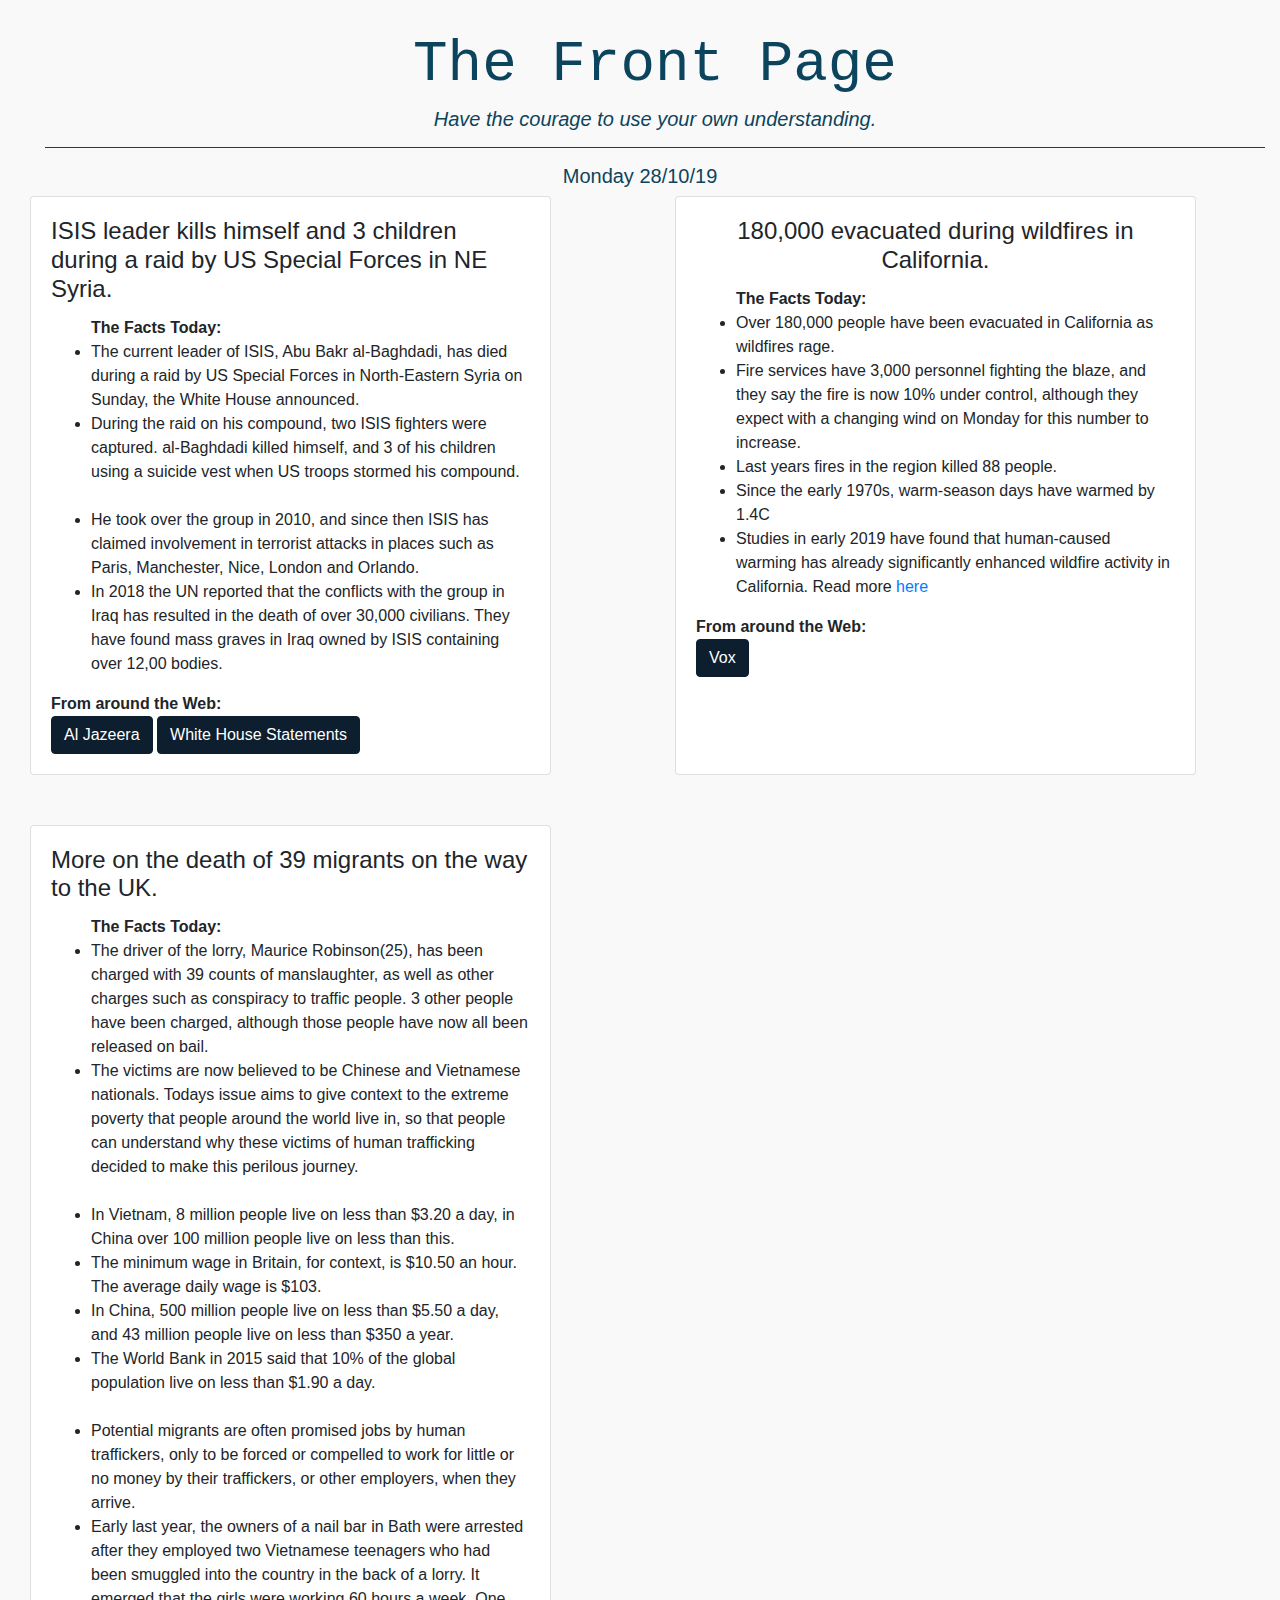
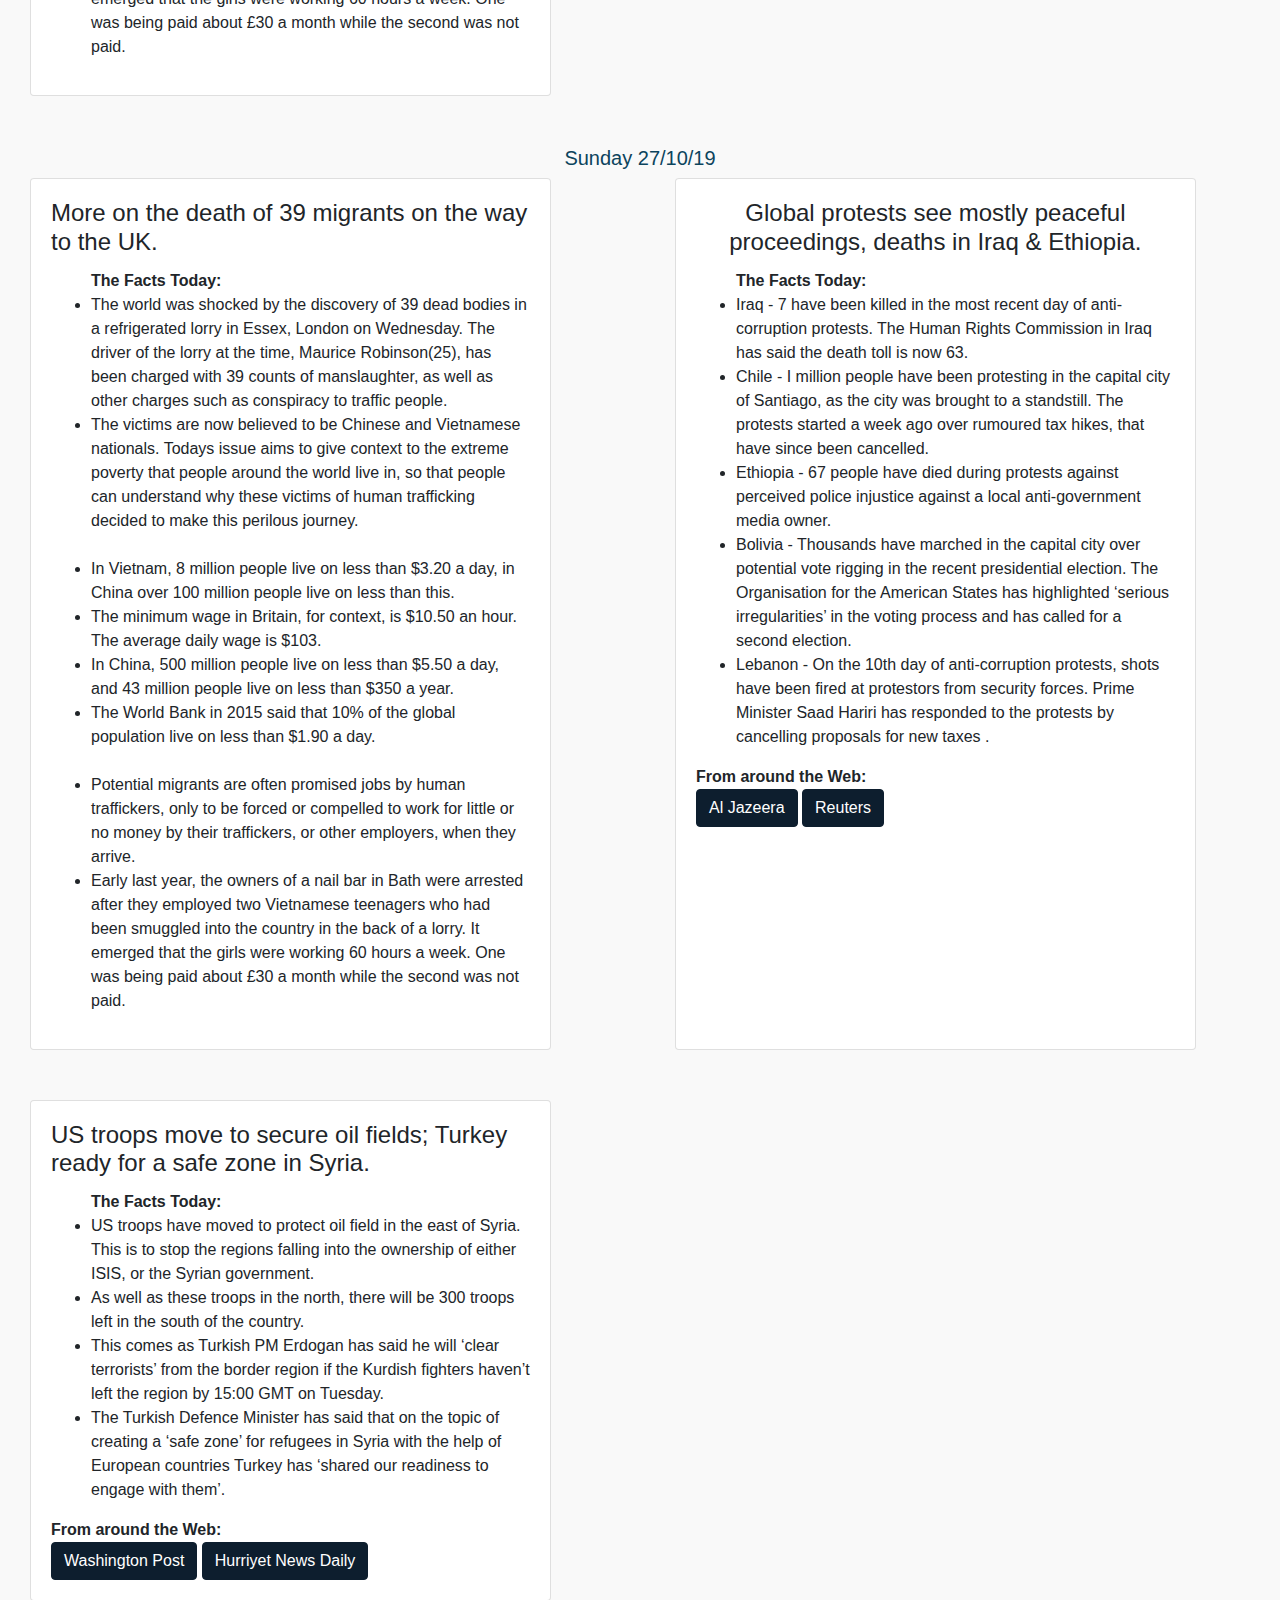
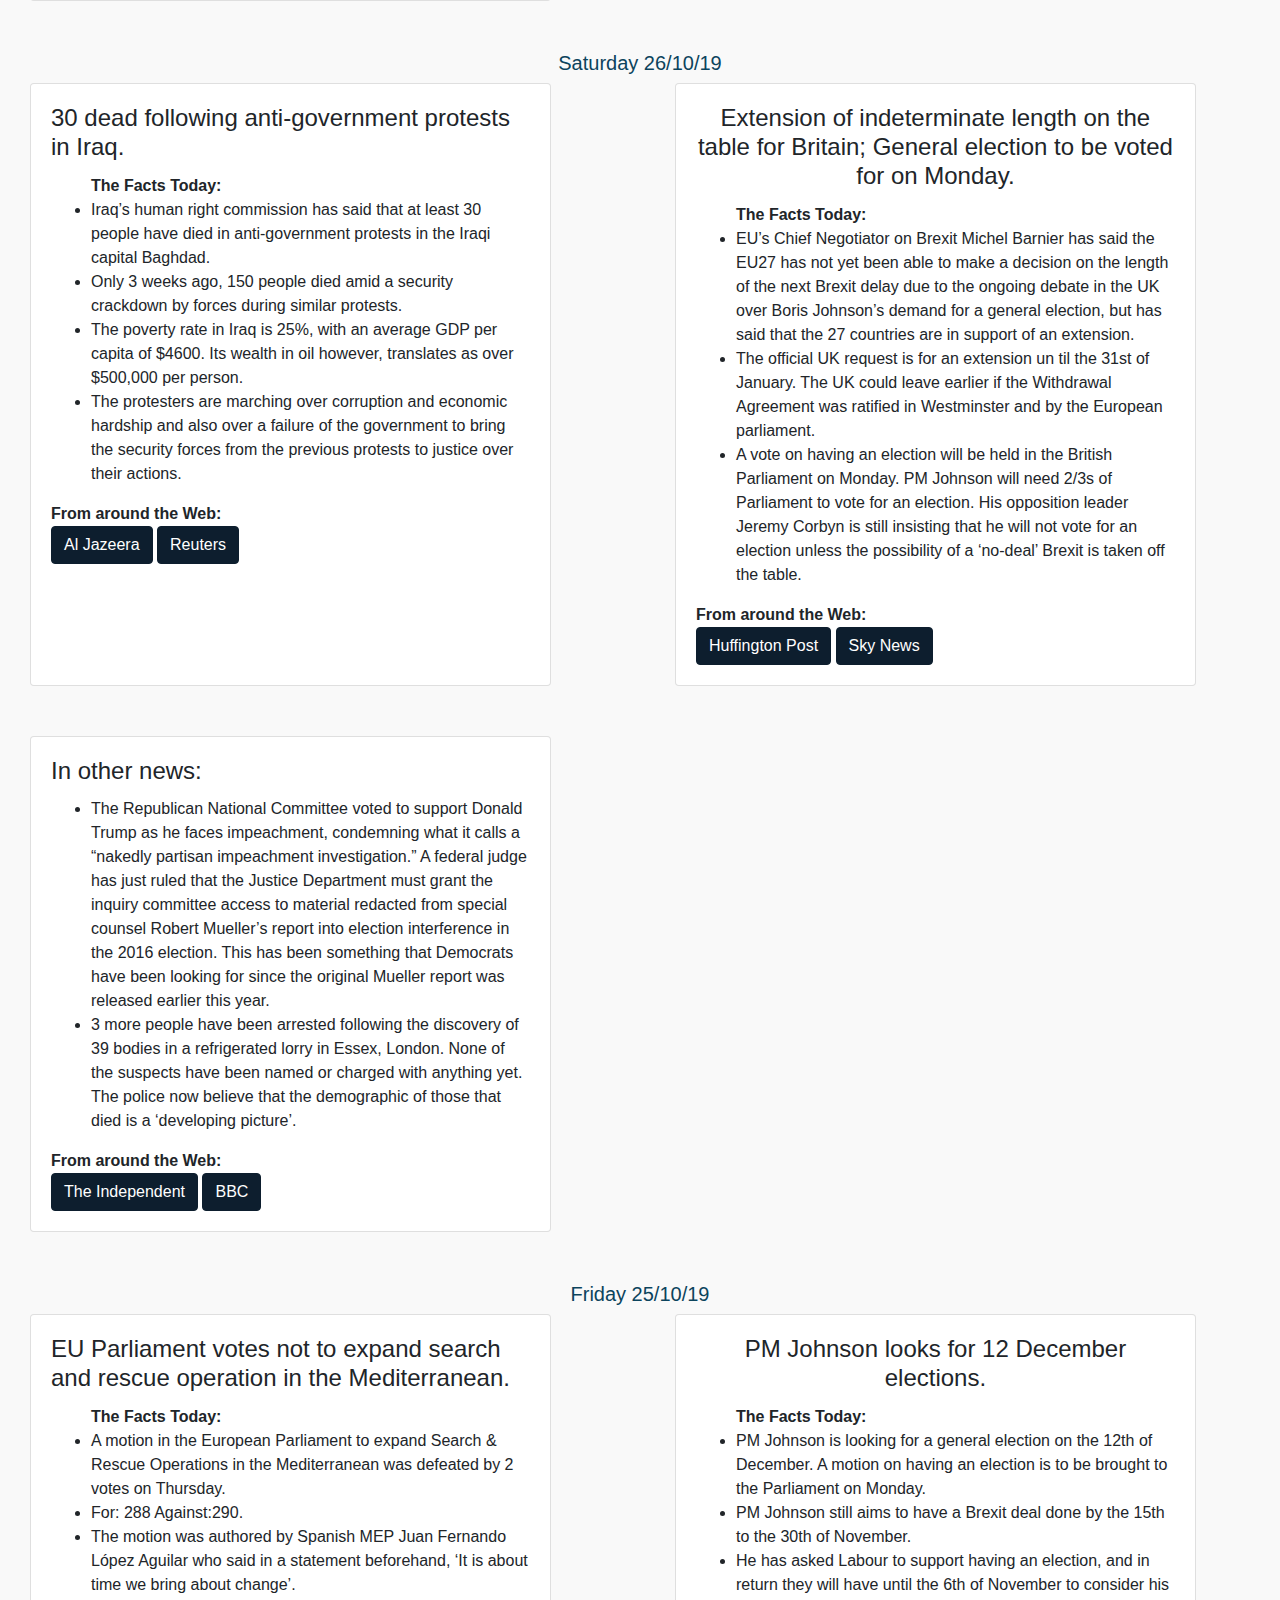
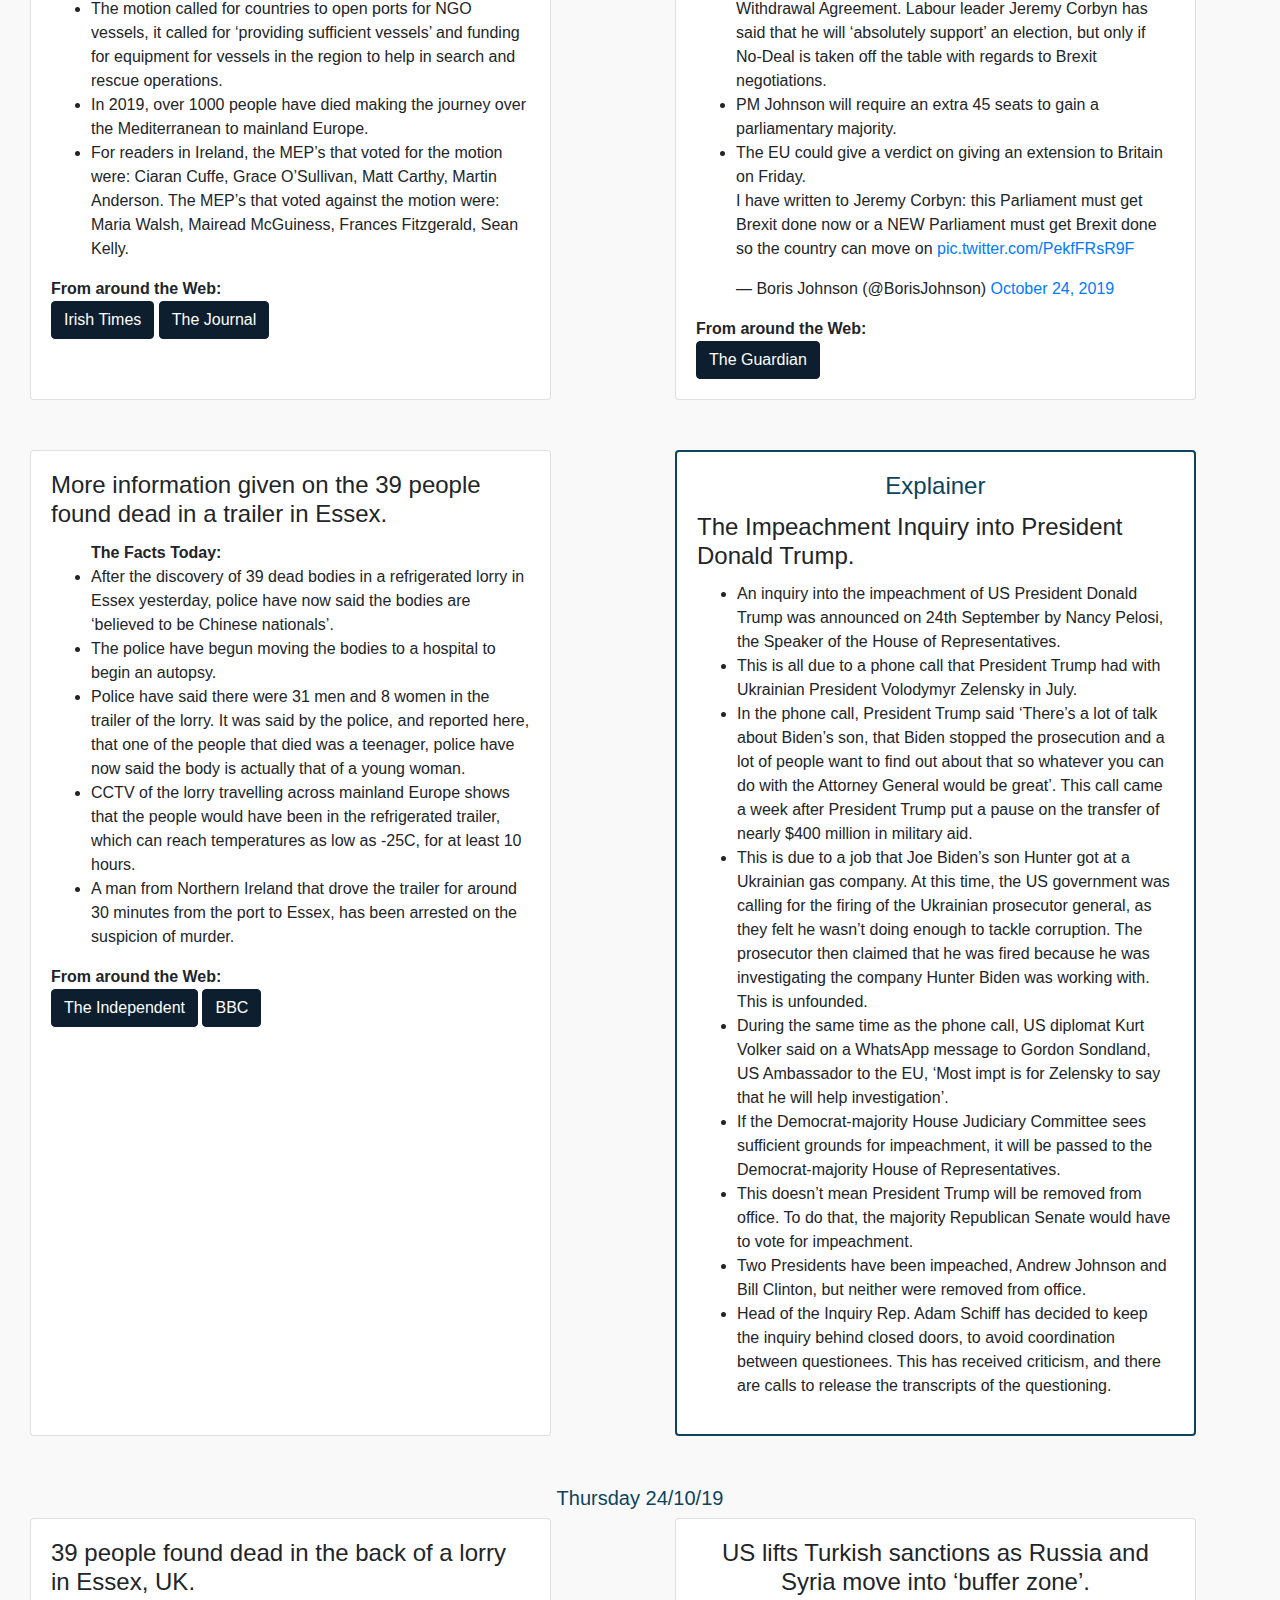
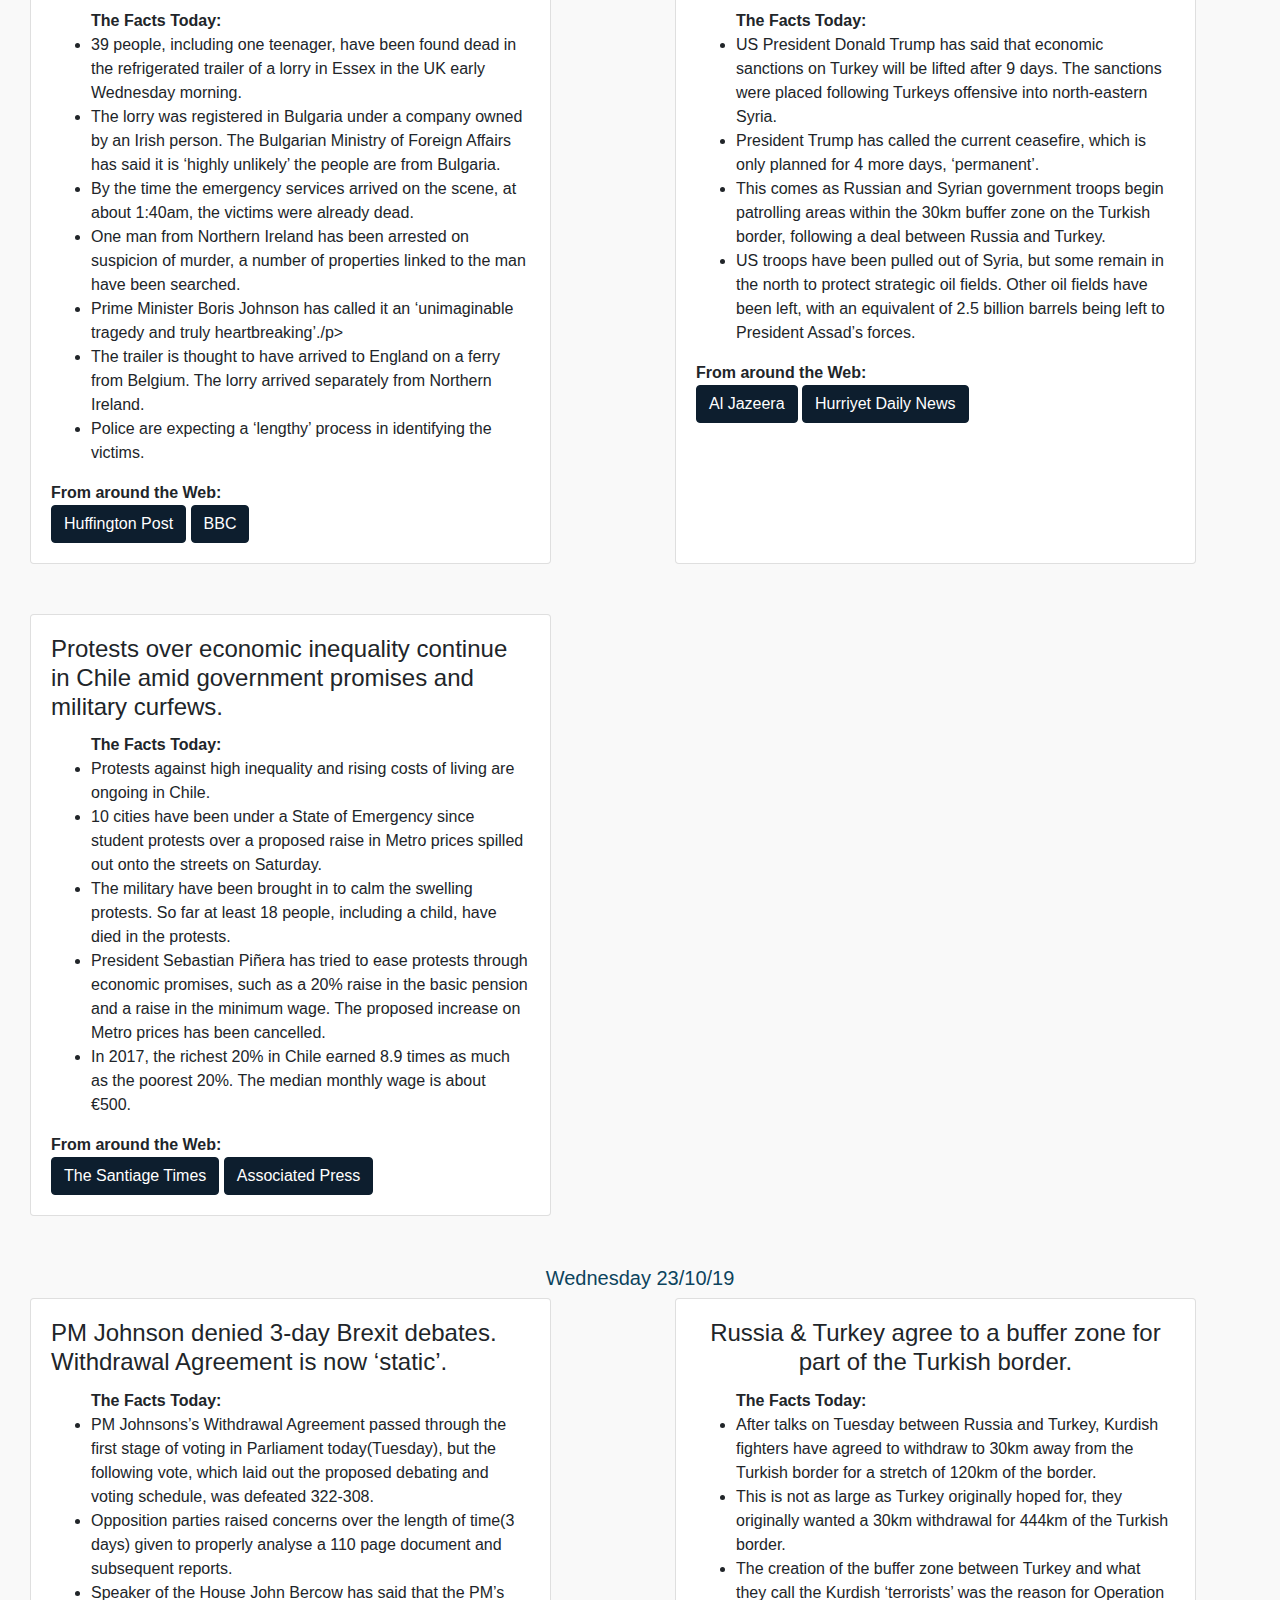
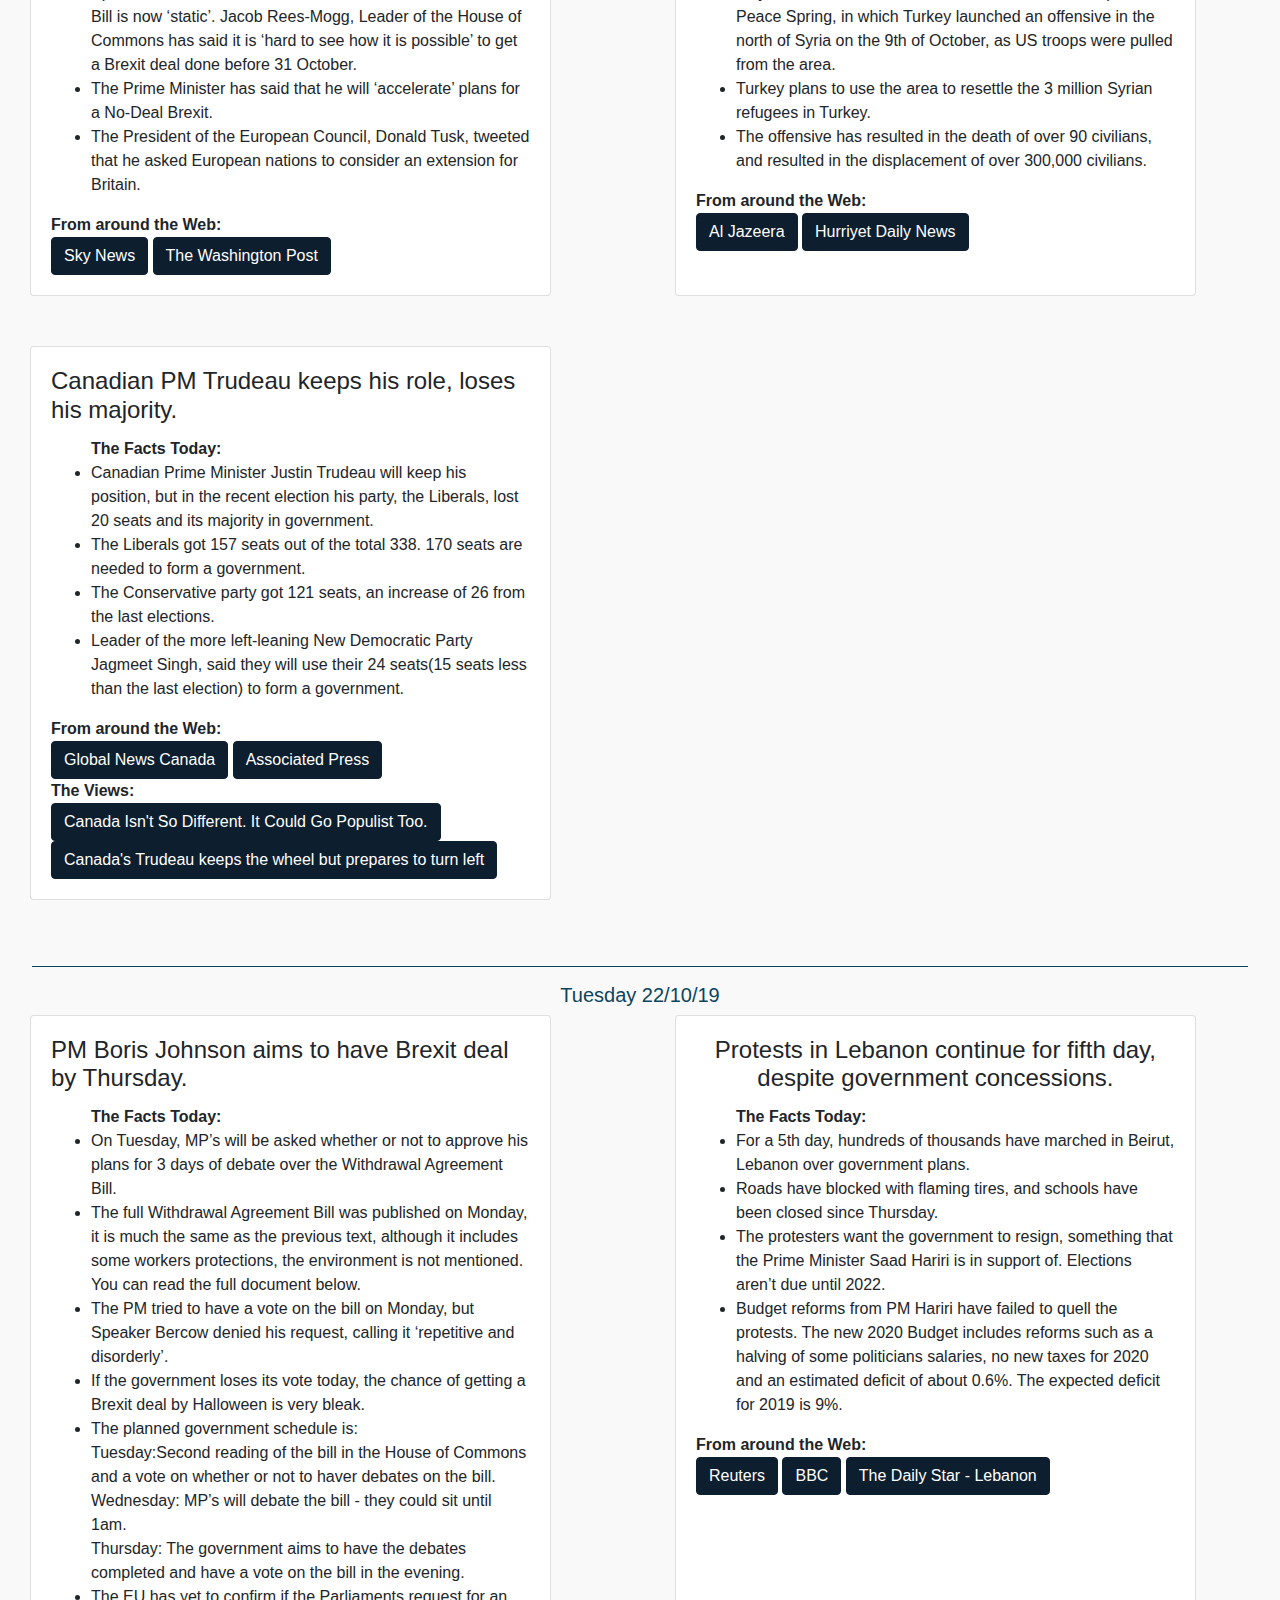
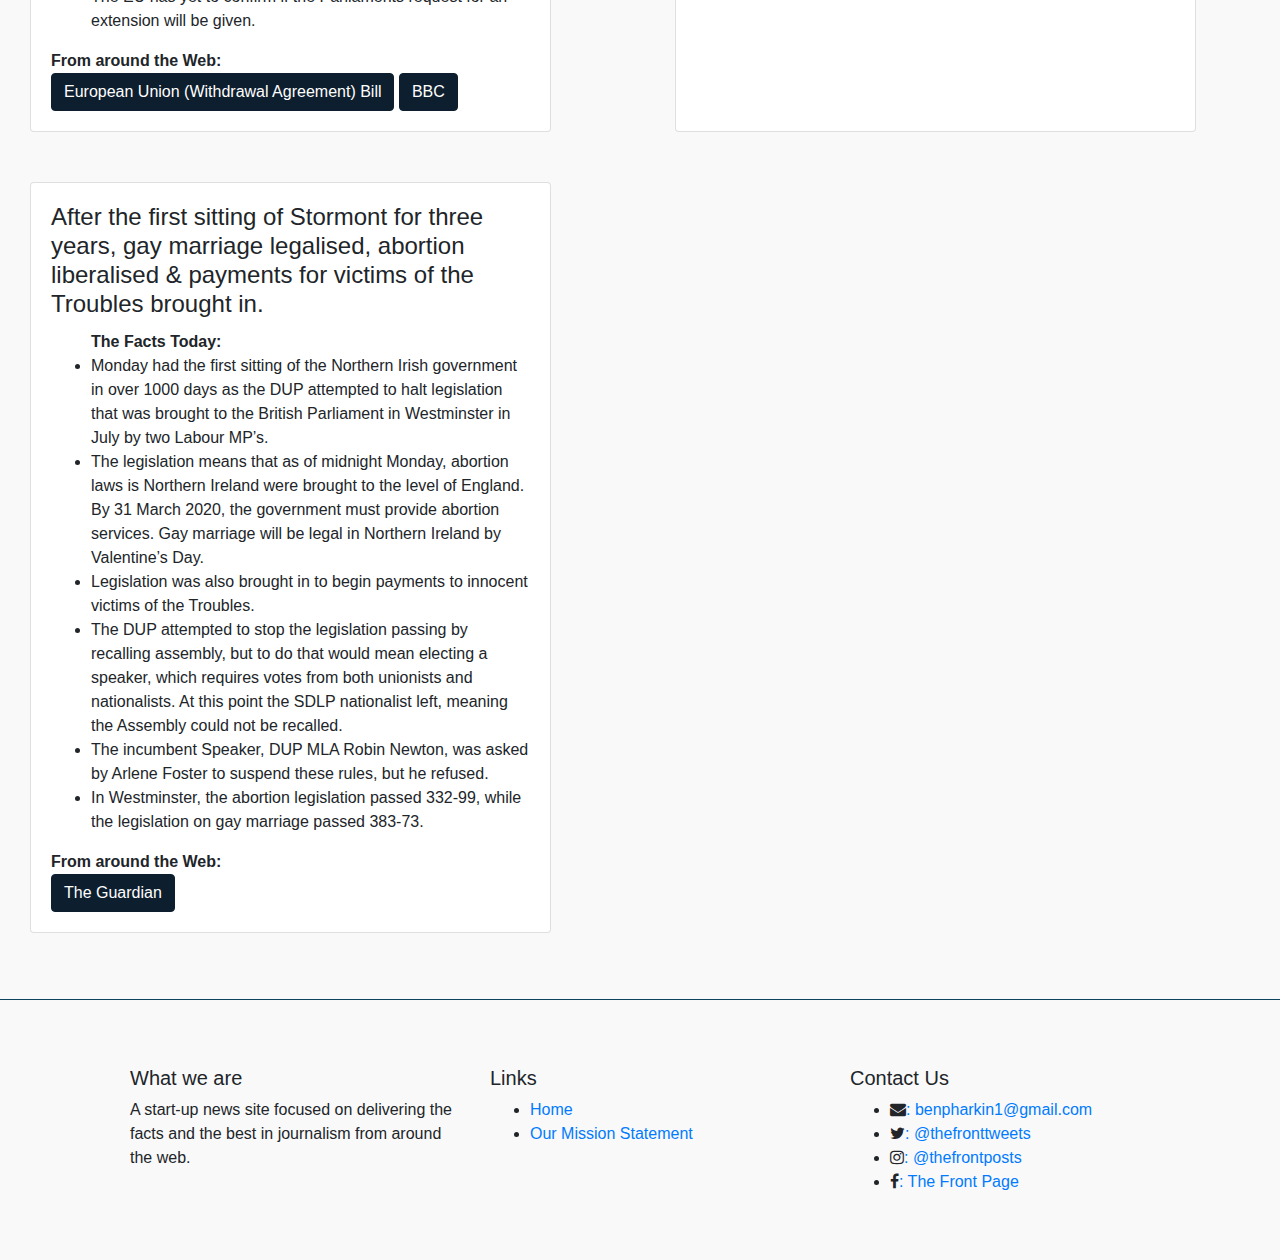
==== commit b8f1ccb3: "day 13 third draft" ====
--- a/index.html
+++ b/index.html
@@ -53,7 +53,7 @@
       <li><p class="card-text">Fire services have 3,000 personnel fighting the blaze, and they say the fire is now 10% under control, although they expect with a changing wind on Monday for this number to increase.</p></li>
       <li><p class="card-text">Last years fires in the region killed 88 people.</p></li>
       <li><p class="card-text">Since the early 1970s, warm-season days have warmed by 1.4C</p></li>
-      <li><p class="card-text">Studies in early 2019 have found that human‐caused warming has already significantly enhanced wildfire activity in California. Read more here:https://agupubs.onlinelibrary.wiley.com/doi/full/10.1029/2019EF001210</p></li>
+      <li><p class="card-text">Studies in early 2019 have found that human‐caused warming has already significantly enhanced wildfire activity in California. Read more <a href="https://agupubs.onlinelibrary.wiley.com/doi/full/10.1029/2019EF001210">here</a></p></li>
       </ul>
       <strong><p class="card-text"style="text-align:left">From around the Web:</p></strong>
       <a href="https://www.vox.com/2019/10/25/20932011/california-wildfire-blackout-psps-kincaid" class="btn btn-primary ">Vox</a>
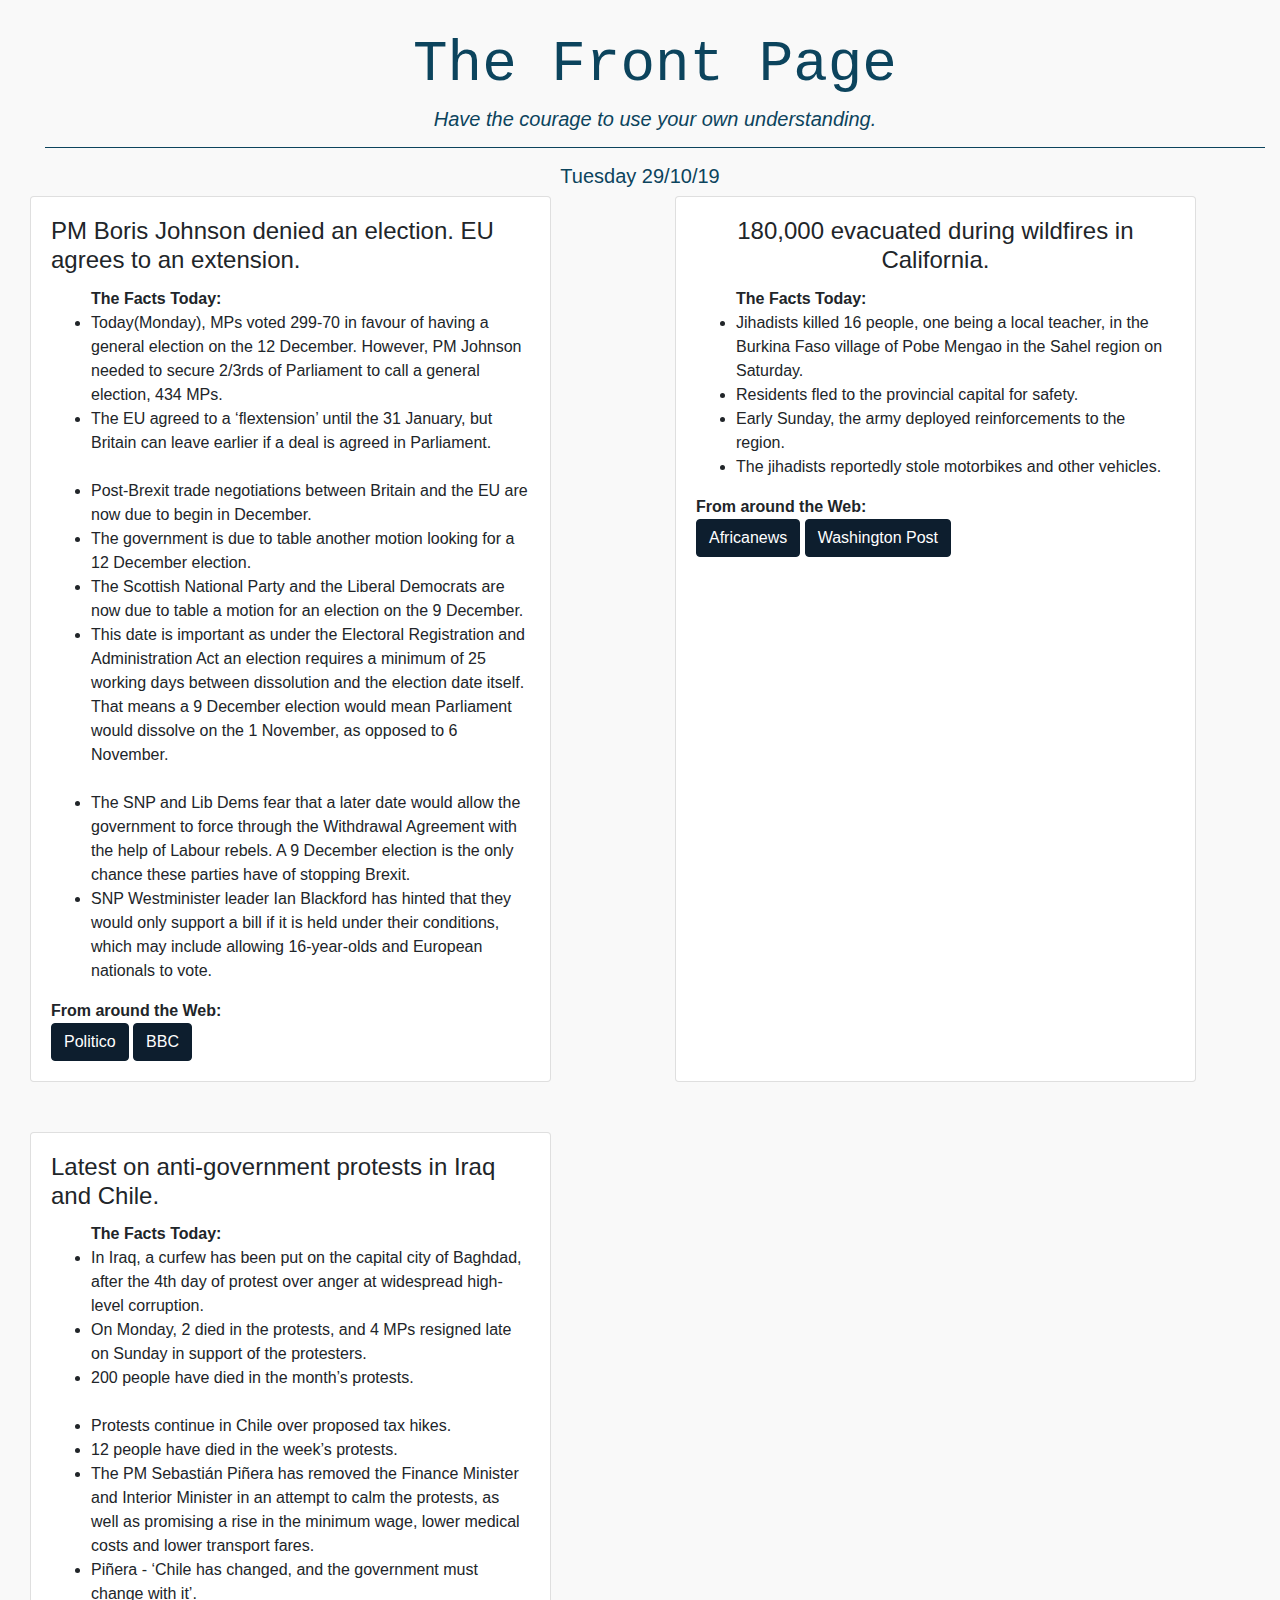
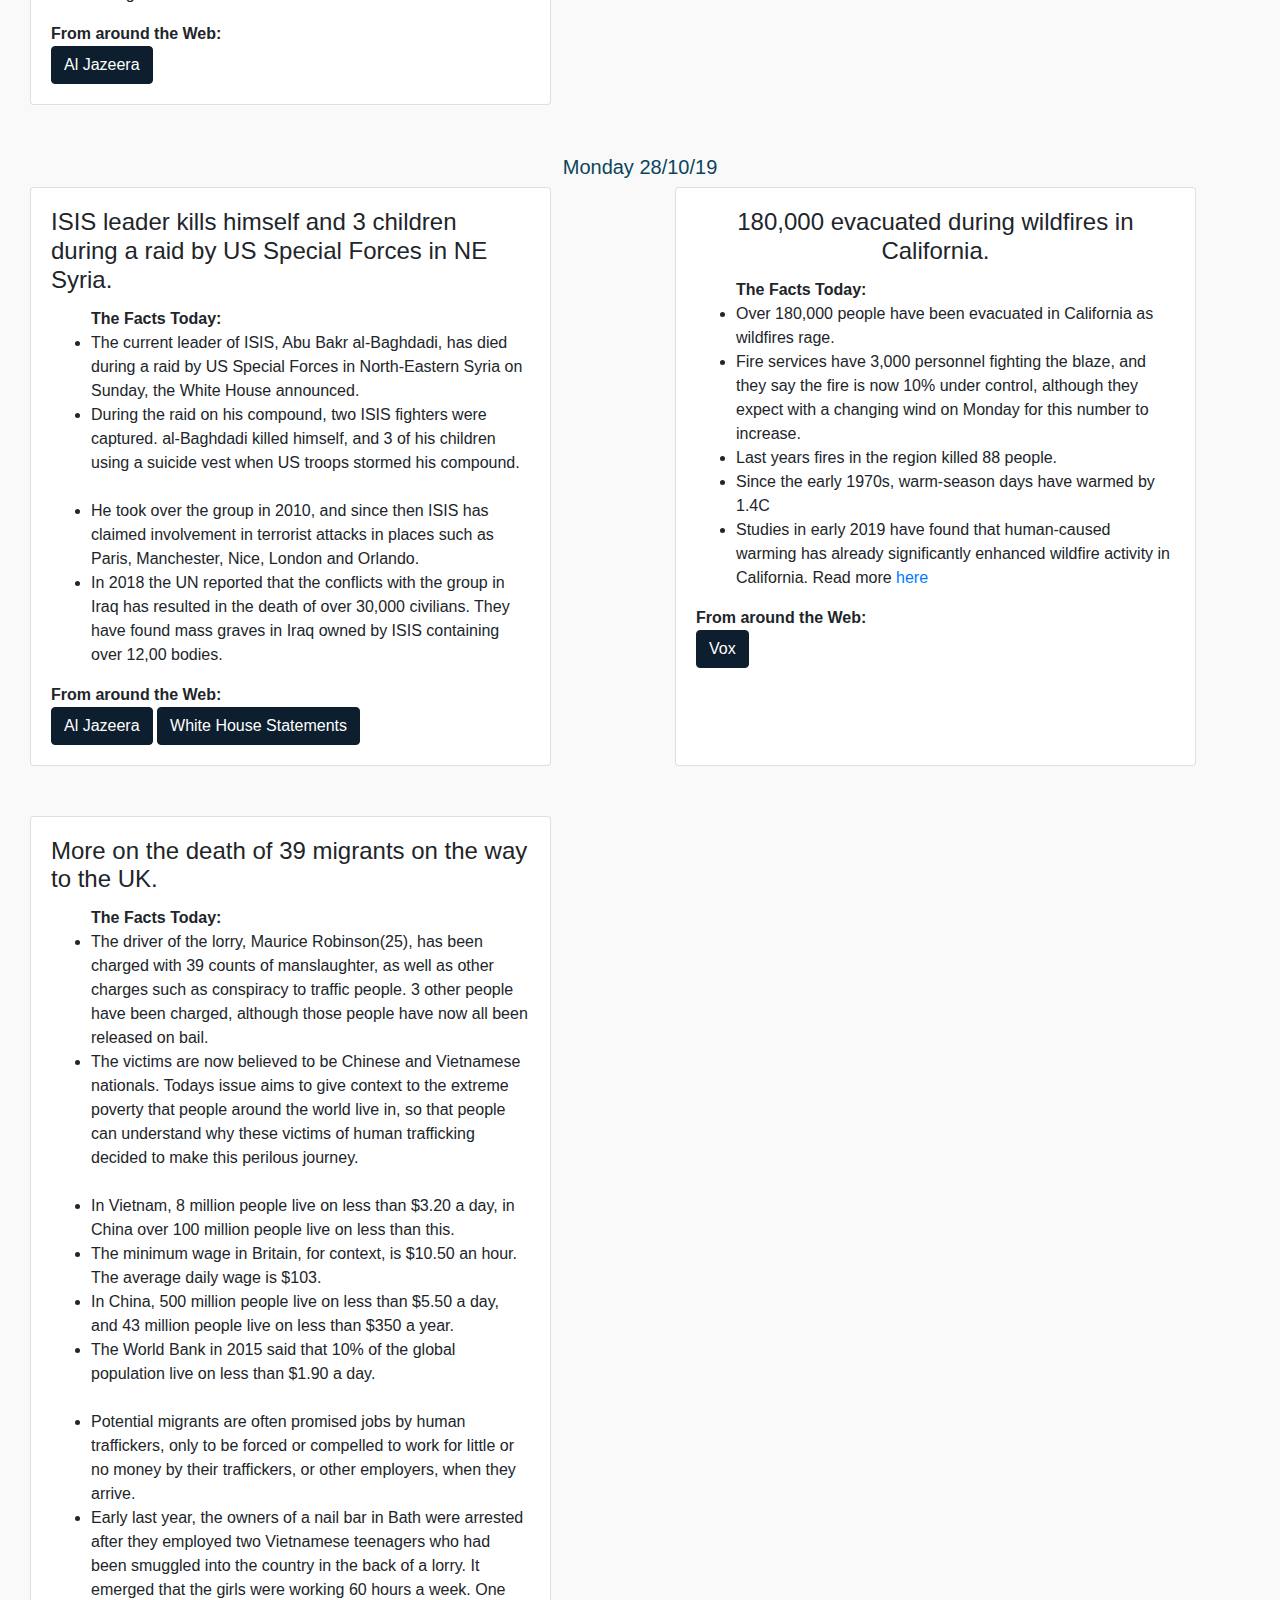
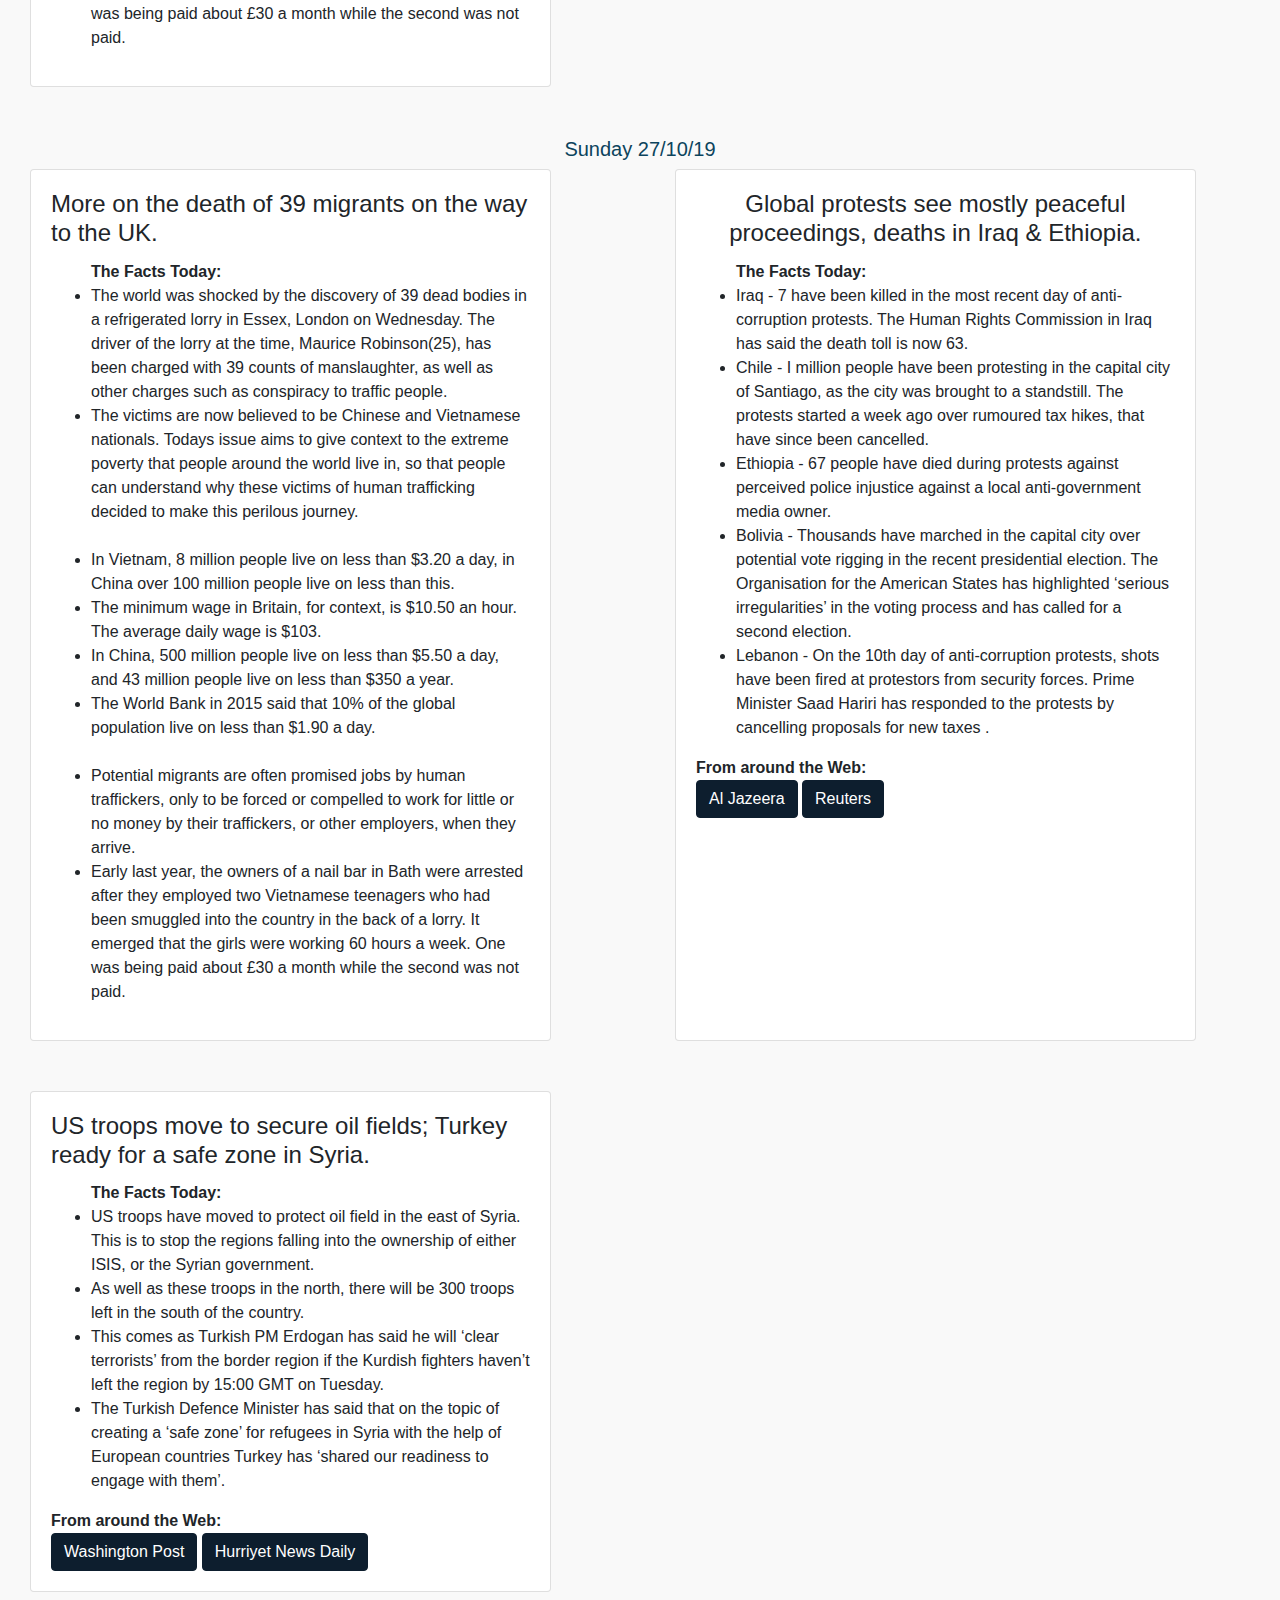
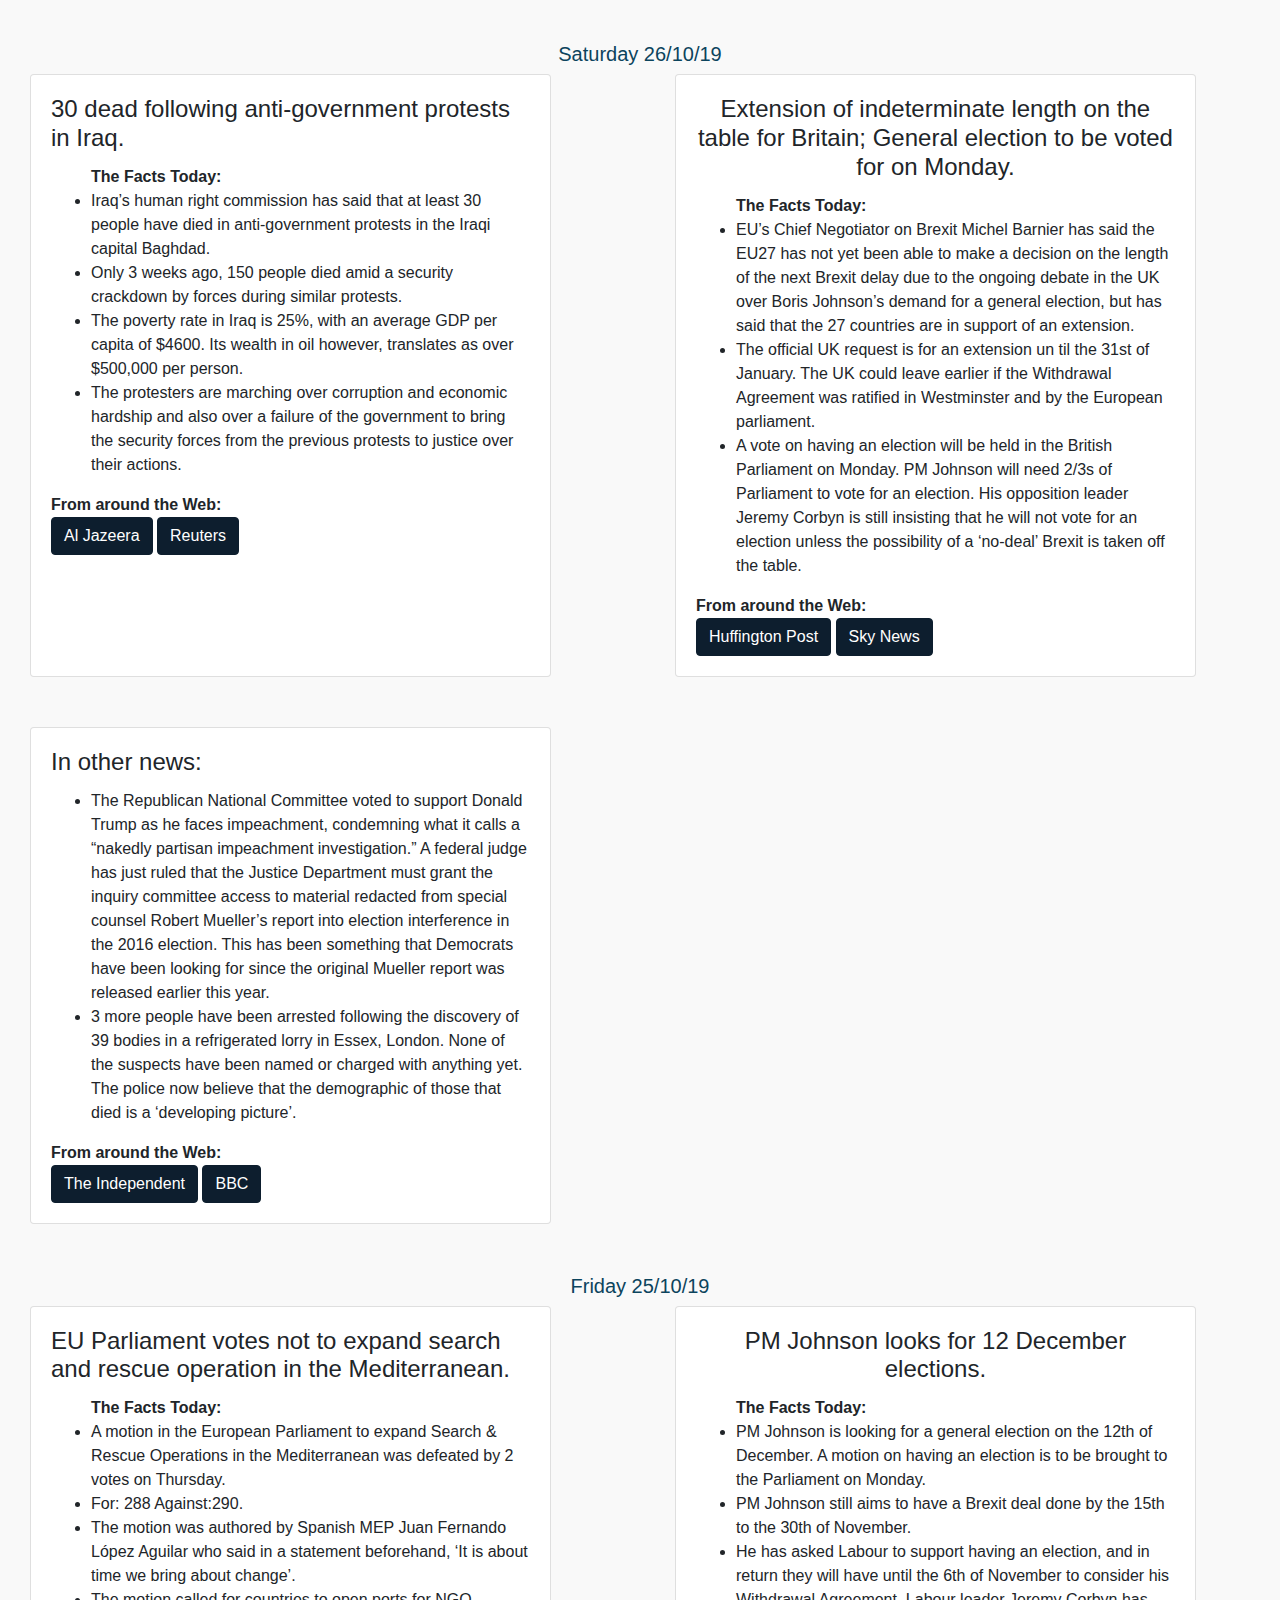
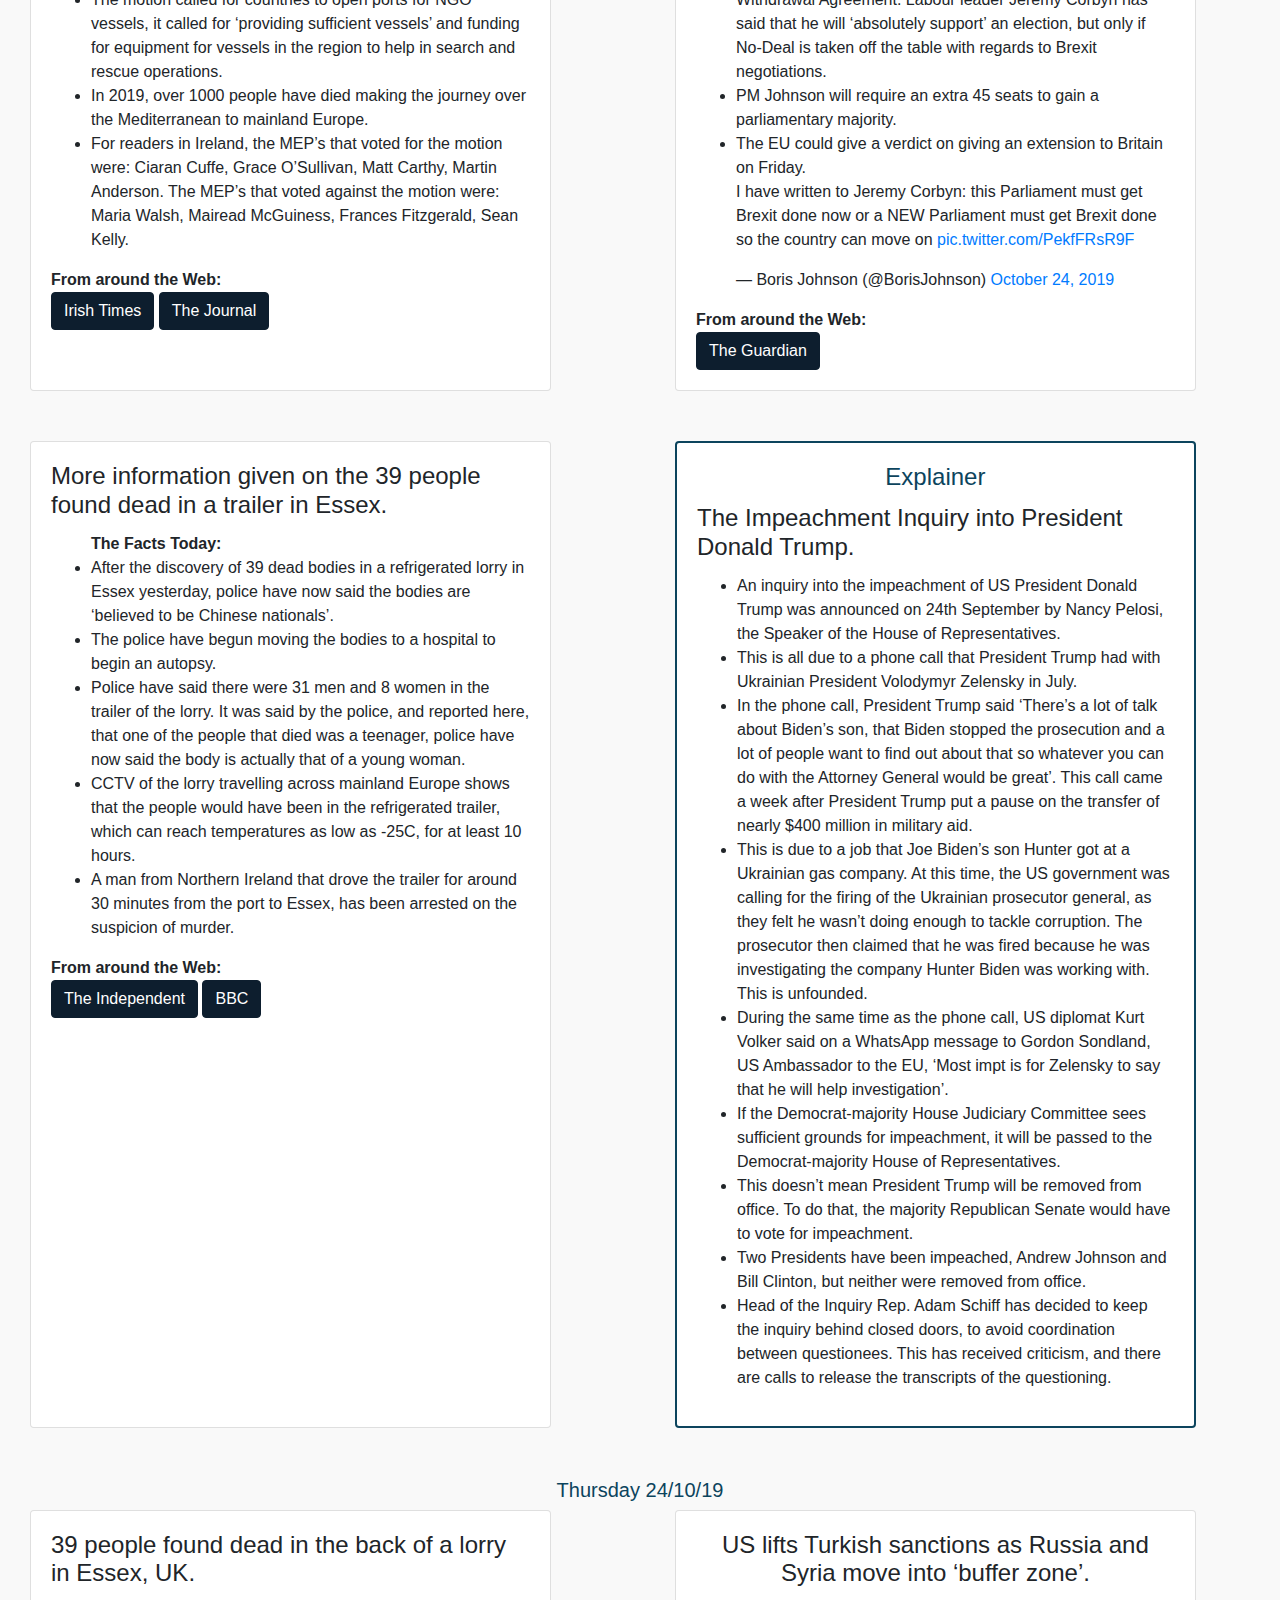
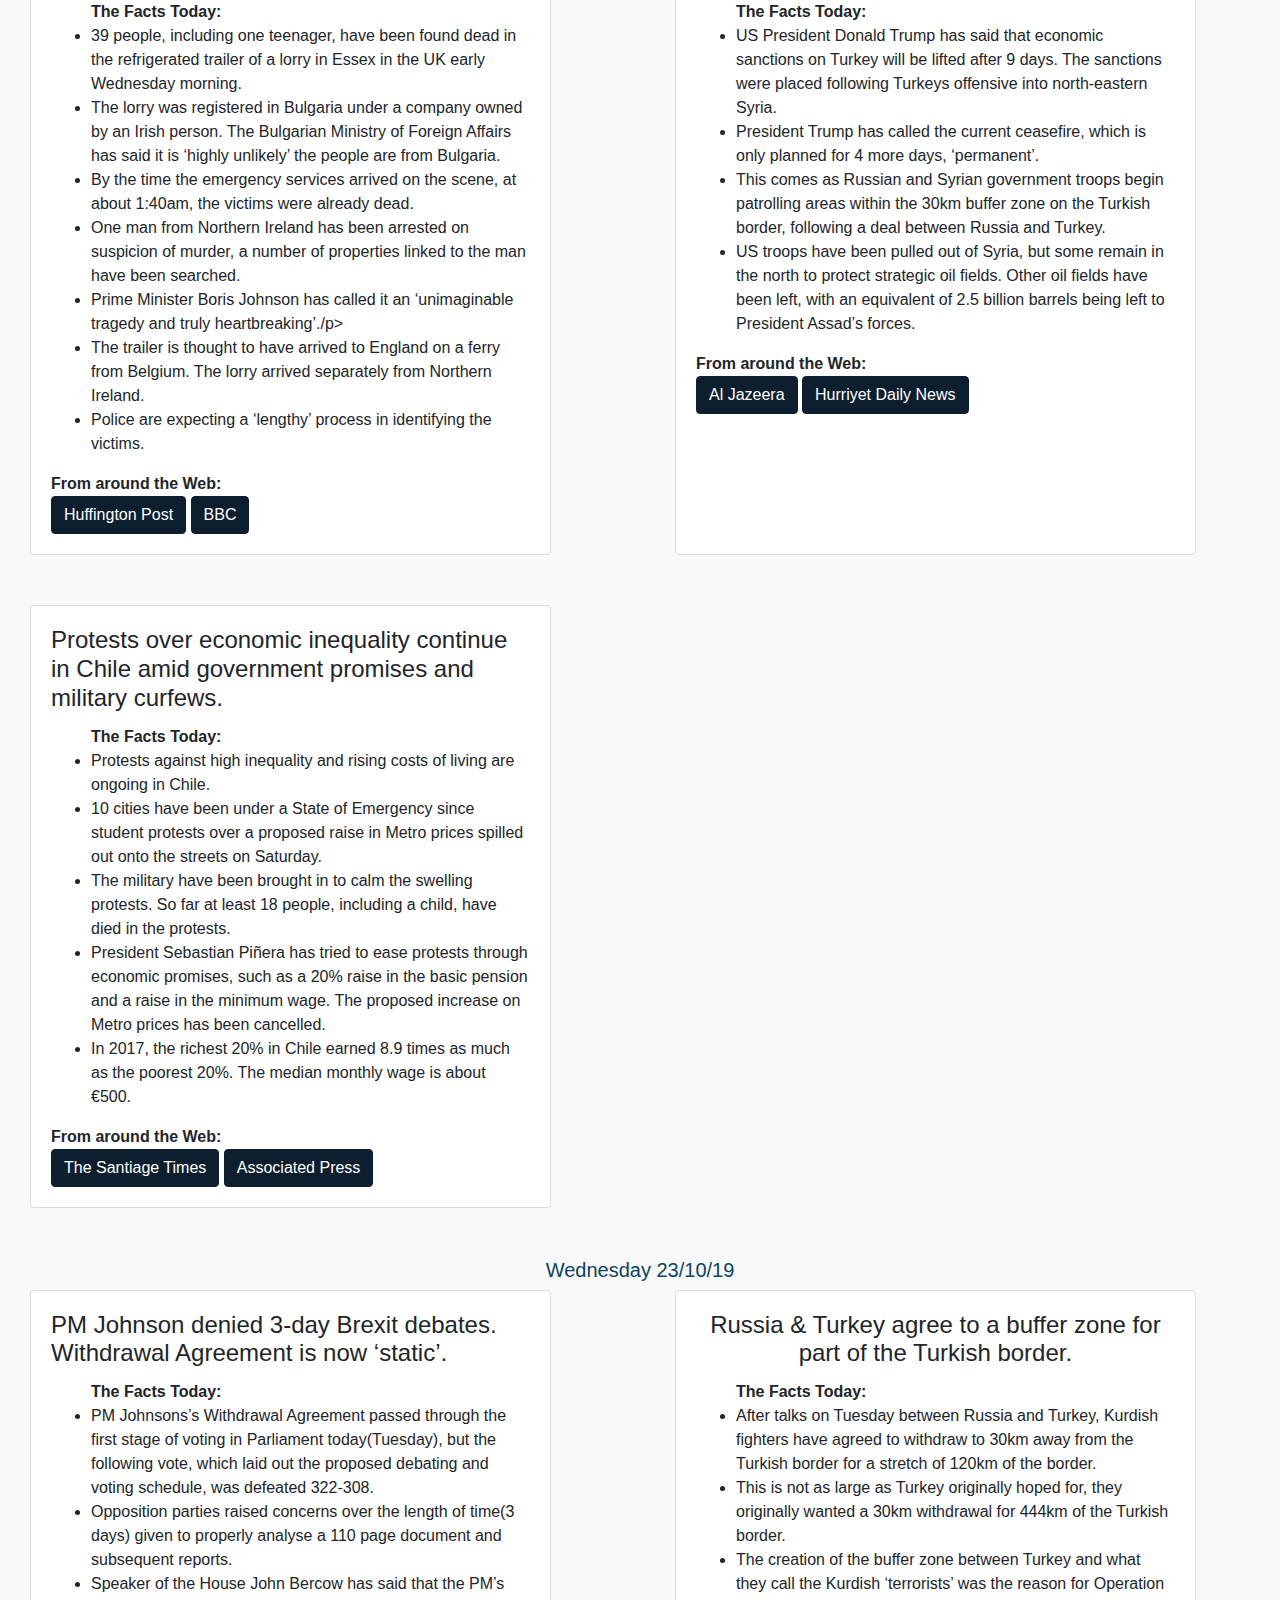
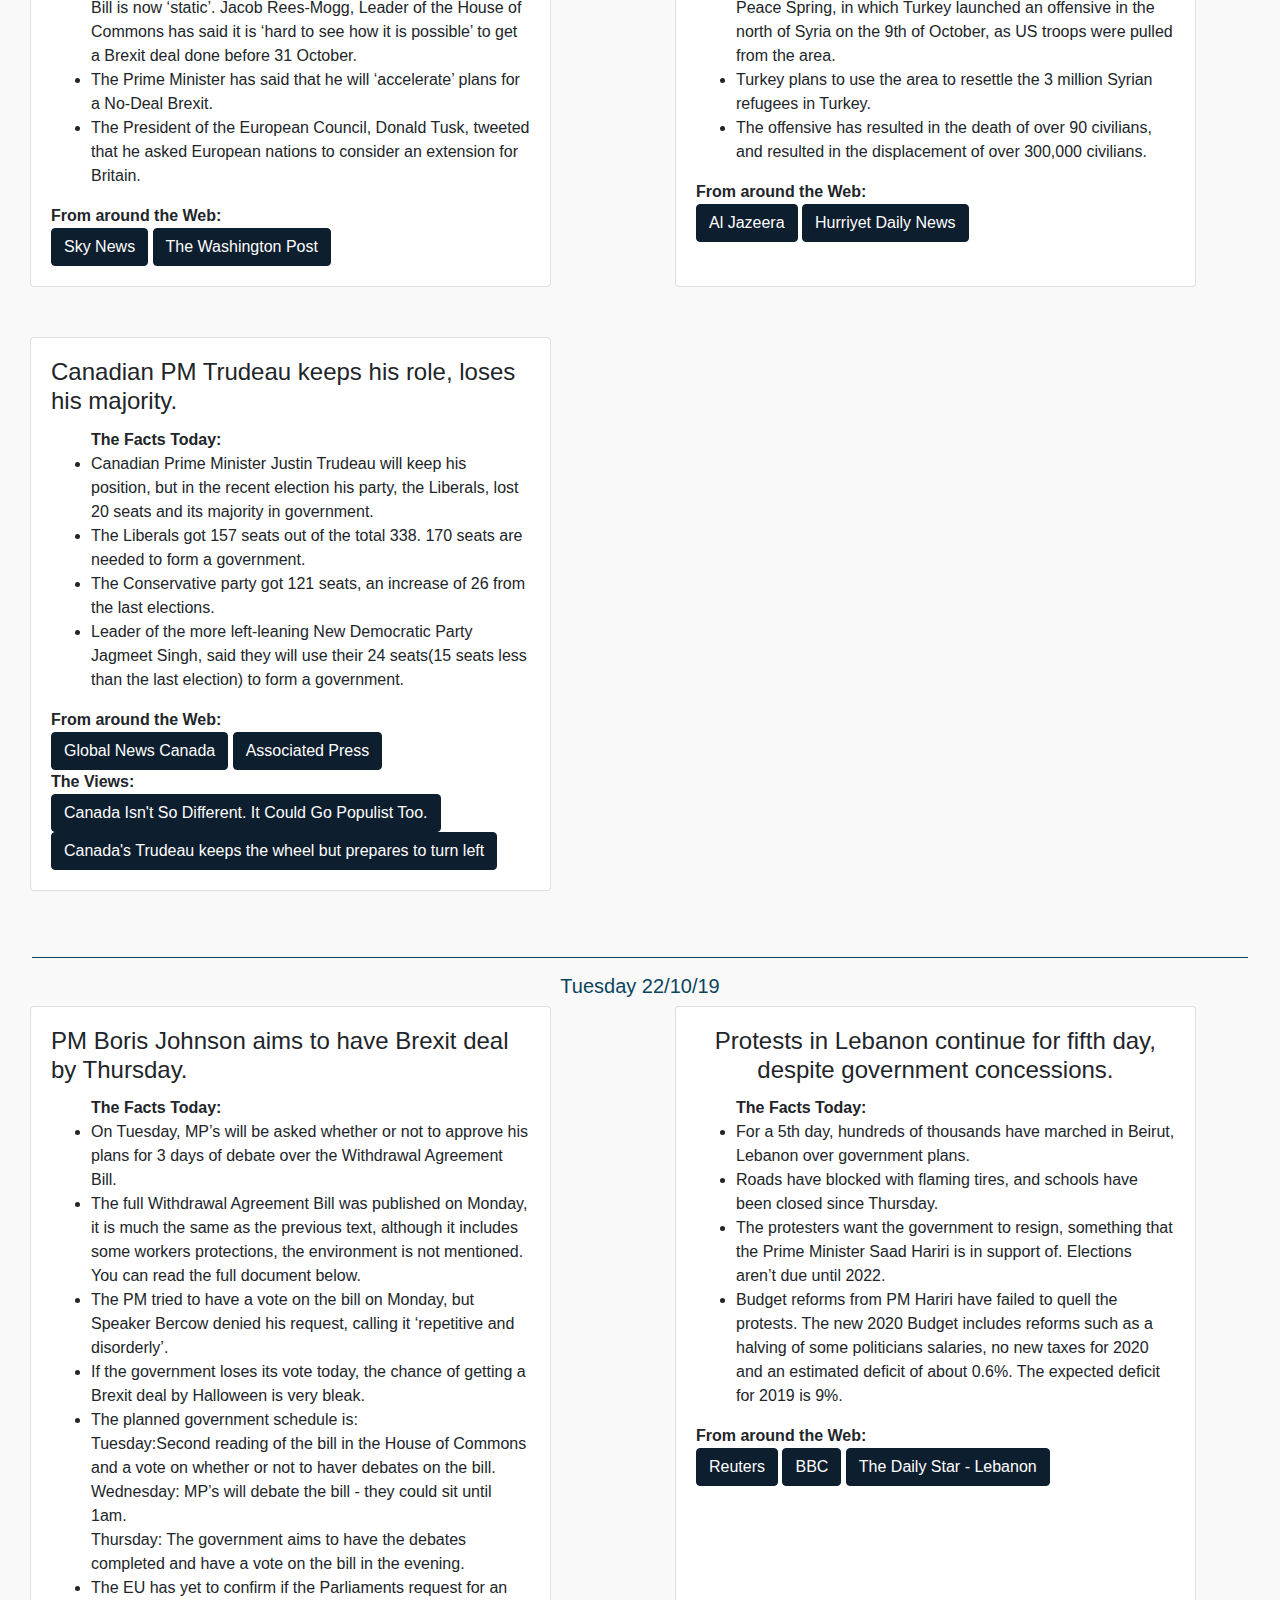
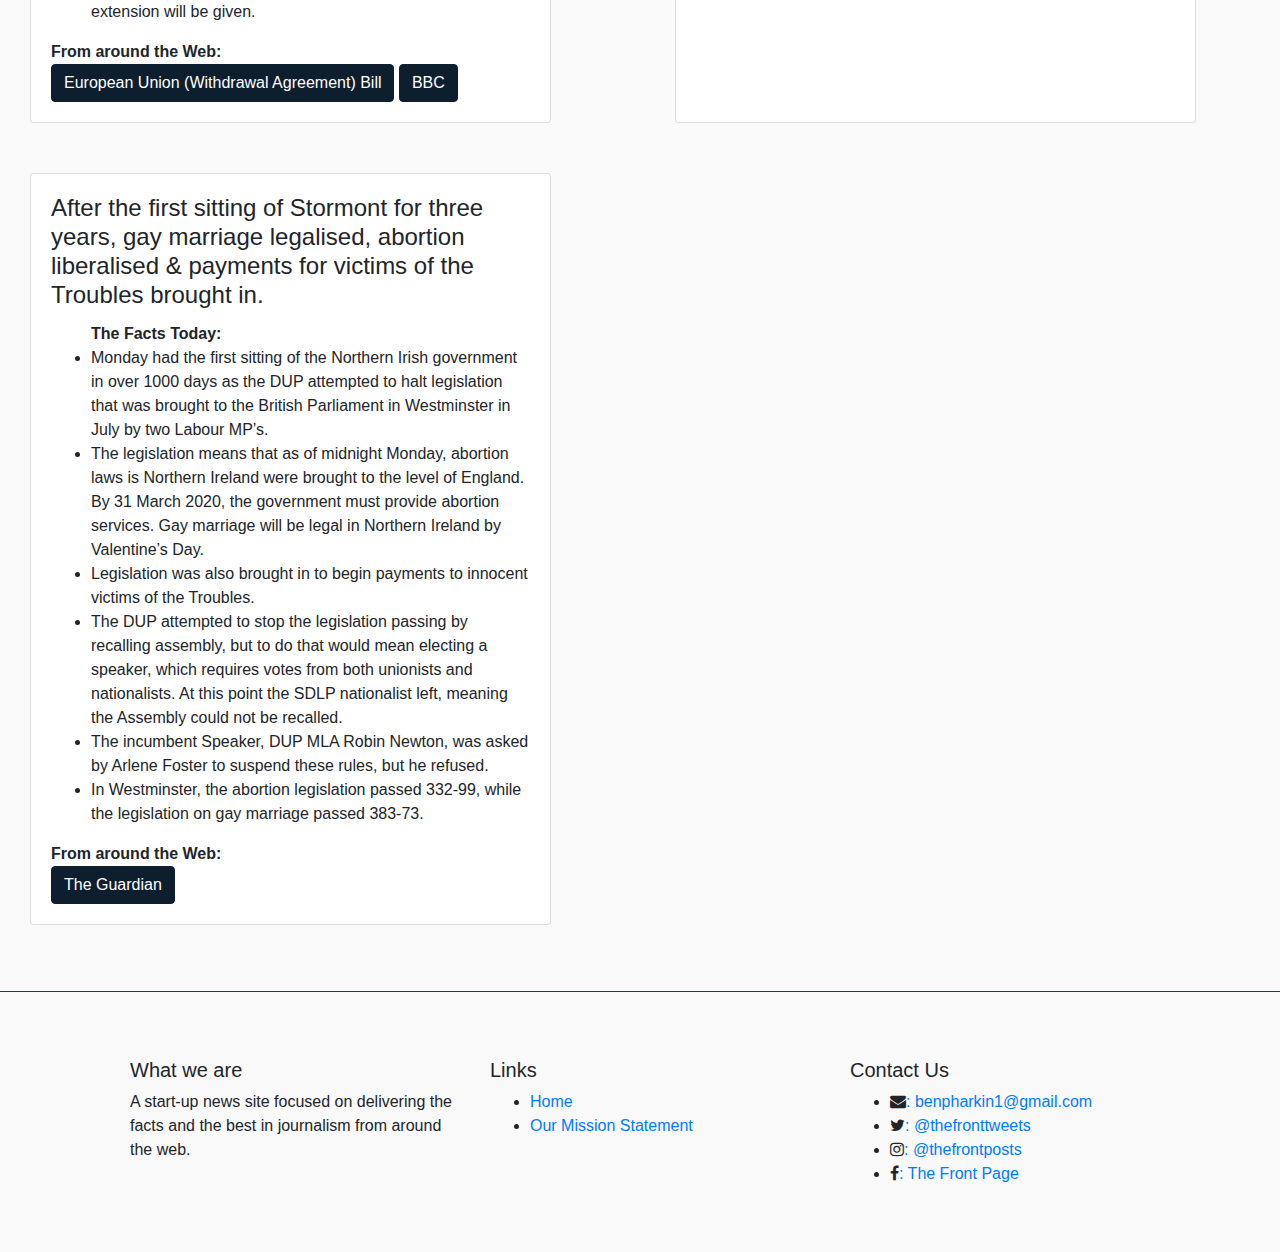
==== commit e581e225: "day 14 third draft" ====
--- a/index.html
+++ b/index.html
@@ -26,6 +26,75 @@
   </div>
 </div>
 <div class="container_fluid" >
+  <h5 style="text-align: center;color:#0c445d;">Tuesday 29/10/19</h5>
+<!--<h1 style="text-align: center;color:#0c445d;";>International</h1>-->
+<div class="row" style="margin-left:30px;">
+  <div class="card col-sm-5"  >
+    <div class="card-body">
+      <h4 class="card-title">PM Boris Johnson denied an election. EU agrees to an extension.</h4>
+      <ul><strong><p class="card-text" >The Facts Today:</p></strong>
+        <li><p class="card-text">Today(Monday), MPs voted 299-70 in favour of having a general election on the 12 December. However, PM Johnson needed to secure 2/3rds of Parliament to call a general election, 434 MPs.</p></li>
+        <li><p class="card-text">The EU agreed to a ‘flextension’ until the 31 January, but Britain can leave earlier if a deal is agreed in Parliament.</p></li><br>
+        <li><p class="card-text">Post-Brexit trade negotiations between Britain and the EU are now due to begin in December.</p></li>
+        <li><p class="card-text">The government is due to table another motion looking for a 12 December election.</p></li>
+        <li><p class="card-text">The Scottish National Party and the Liberal Democrats are now due to table a motion for an election on the 9 December.</p></li>
+        <li><p class="card-text">This date is important as under the Electoral Registration and Administration Act an election requires a minimum of 25 working days between dissolution and the election date itself. That means a 9 December election would mean Parliament would dissolve on the 1 November, as opposed to 6 November.</p></li><br>
+        <li><p class="card-text">The SNP and Lib Dems fear that a later date would allow the government to force through the Withdrawal Agreement with the help of Labour rebels. A 9 December election is the only chance these parties have of stopping Brexit.</p></li>
+        <li><p class="card-text">SNP Westminister leader Ian Blackford has hinted that they would only support a bill if it is held under their conditions, which may include allowing 16-year-olds and European nationals to vote.</p></li>
+      </ul>
+      <strong><p class="card-text"style="text-align:left">From around the Web:</p></strong>
+      <a href="https://www.politico.eu/pro/boris-johnson-loses-election-vote-unveils-plan-b/" class="btn btn-primary ">Politico</a>
+      <a href="https://www.bbc.com/news/uk-politics-50205603" class="btn btn-primary ">BBC</a>
+
+    </div>
+  </div>
+  <div class="col-sm-1"></div>
+  <div class="card col-sm-5"s>
+    <div class="card-body">
+      <h4 class="card-title" style="text-align: center;">180,000 evacuated during wildfires in California.</h4>
+      <ul><strong><p class="card-text" >The Facts Today:</p></strong>
+      <li><p class="card-text">Jihadists killed 16 people, one being a local teacher, in the Burkina Faso village of Pobe Mengao in the Sahel region on Saturday.</p></li>
+      <li><p class="card-text">Residents fled to the provincial capital for safety.</p></li>
+      <li><p class="card-text">Early Sunday, the army deployed reinforcements to the region.</p></li>
+      <li><p class="card-text">The jihadists reportedly stole motorbikes and other vehicles.</p></li>
+    </ul>
+      <strong><p class="card-text"style="text-align:left">From around the Web:</p></strong>
+      <a href="https://www.africanews.com/2019/10/28/b-faso-at-least-13-civilians-killed-by-armed-groups/" class="btn btn-primary ">Africanews</a>
+      <a href="https://www.washingtonpost.com/world/africa/extremist-attacks-in-northern-burkina-faso-kill-at-least-19/2019/10/28/bcde41f0-f9a2-11e9-9e02-1d45cb3dfa8f_story.html" class="btn btn-primary ">Washington Post</a>
+
+    </div>
+  </div>
+
+  
+
+
+
+  <div class="card col-sm-5"  >
+    <div class="card-body">
+      <h4 class="card-title">Latest on anti-government protests in Iraq and Chile.</h4>
+      <ul><strong><p class="card-text" >The Facts Today:</p></strong>
+        <li><p class="card-text">In Iraq, a curfew has been put on the capital city of Baghdad, after the 4th day of protest over anger at widespread high-level corruption.</p></li>
+        <li><p class="card-text">On Monday, 2 died in the protests, and 4 MPs resigned late on Sunday in support of the protesters.</p></li>
+        <li><p class="card-text">200 people have died in the month’s protests.</p></li><br>
+        <li><p class="card-text">Protests continue in Chile over proposed tax hikes.</p></li>
+        <li><p class="card-text">12 people have died in the week’s protests.</p></li>
+        <li><p class="card-text">The PM Sebastián Piñera has removed the Finance Minister and Interior Minister in an attempt to calm the protests, as well as promising a rise in the minimum wage, lower medical costs and lower transport fares.</p></li>
+        <li><p class="card-text">Piñera - ‘Chile has changed, and the government must change with it’.</p></li>
+      </ul>
+      <strong><p class="card-text"style="text-align:left">From around the Web:</p></strong>
+      <a href="https://www.aljazeera.com/news/2019/10/chile-pinera-faces-protests-firing-ministers-191028222527649.html" class="btn btn-primary ">Al Jazeera</a>
+
+    </div>
+  </div>
+
+
+  <div class="col-sm-1"></div>
+
+
+</div>
+
+</div> 
+<div class="container_fluid" >
   <h5 style="text-align: center;color:#0c445d;">Monday 28/10/19</h5>
 <!--<h1 style="text-align: center;color:#0c445d;";>International</h1>-->
 <div class="row" style="margin-left:30px;">
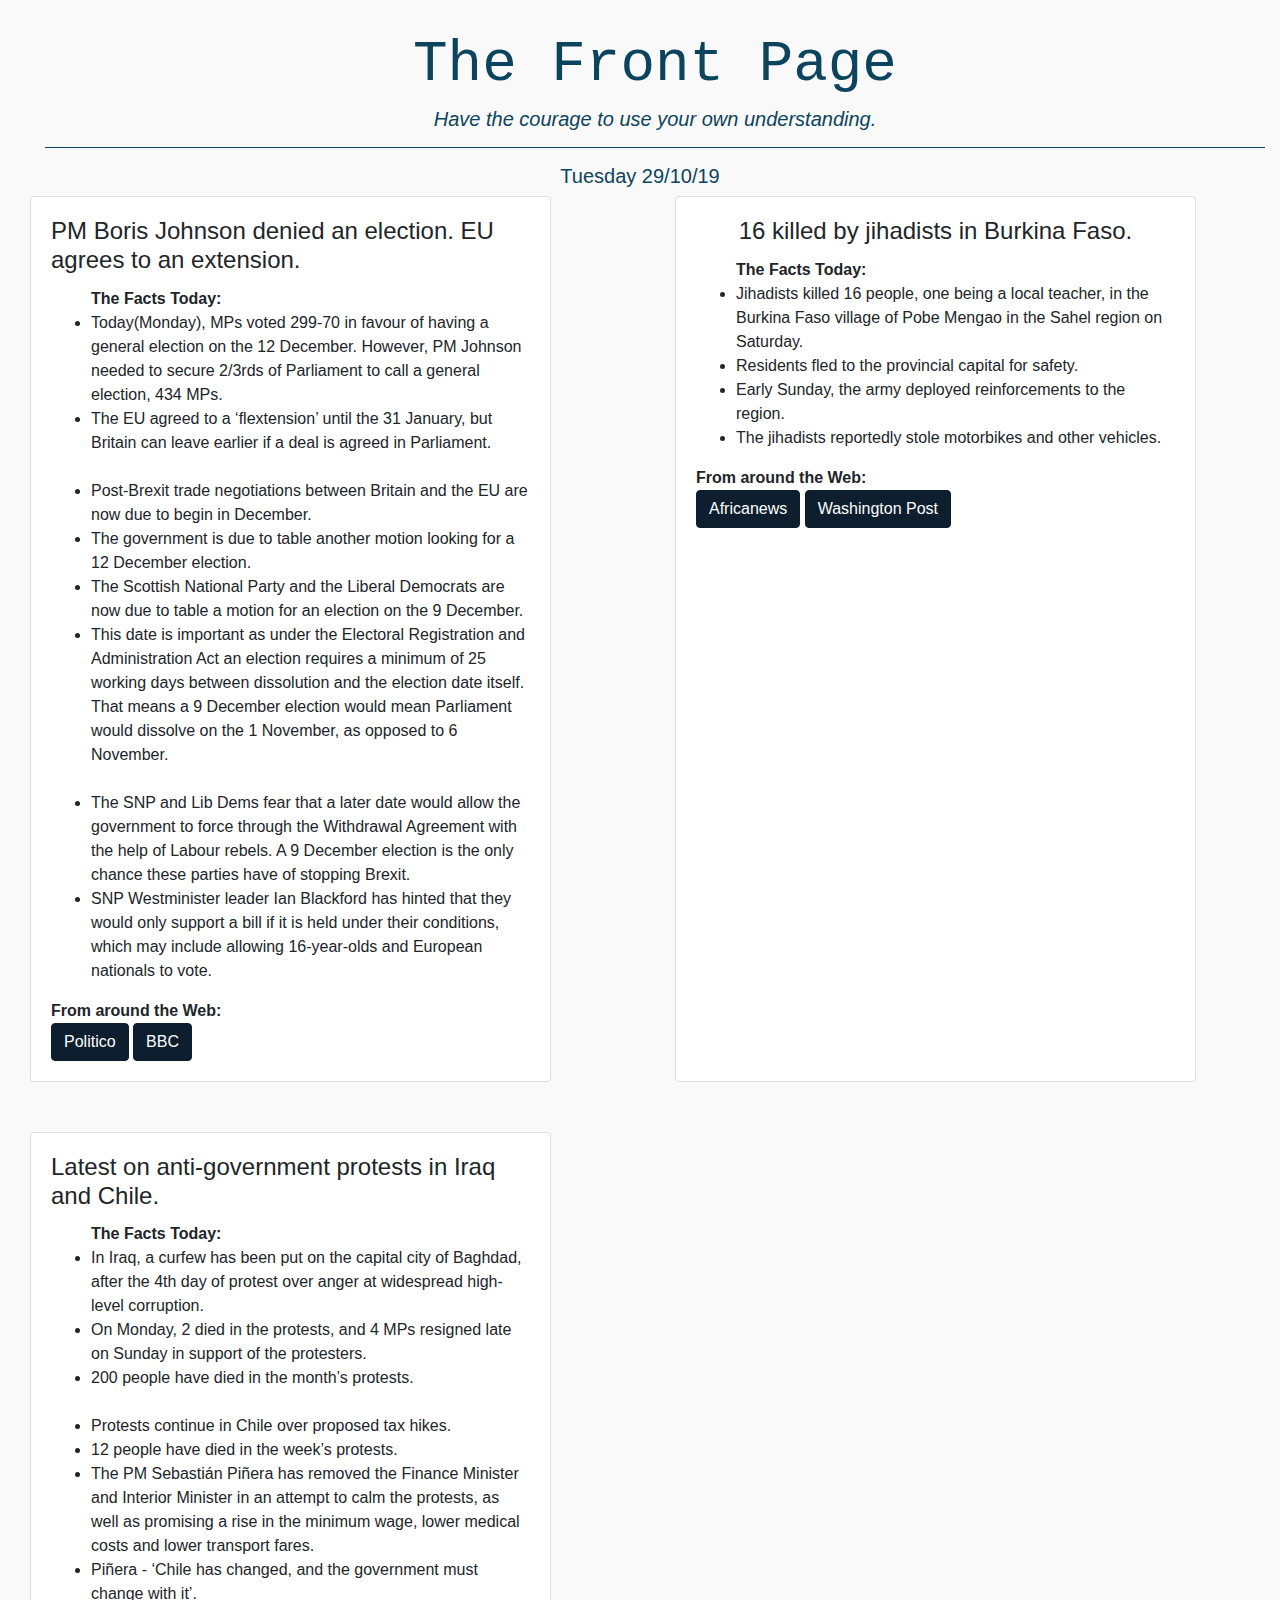
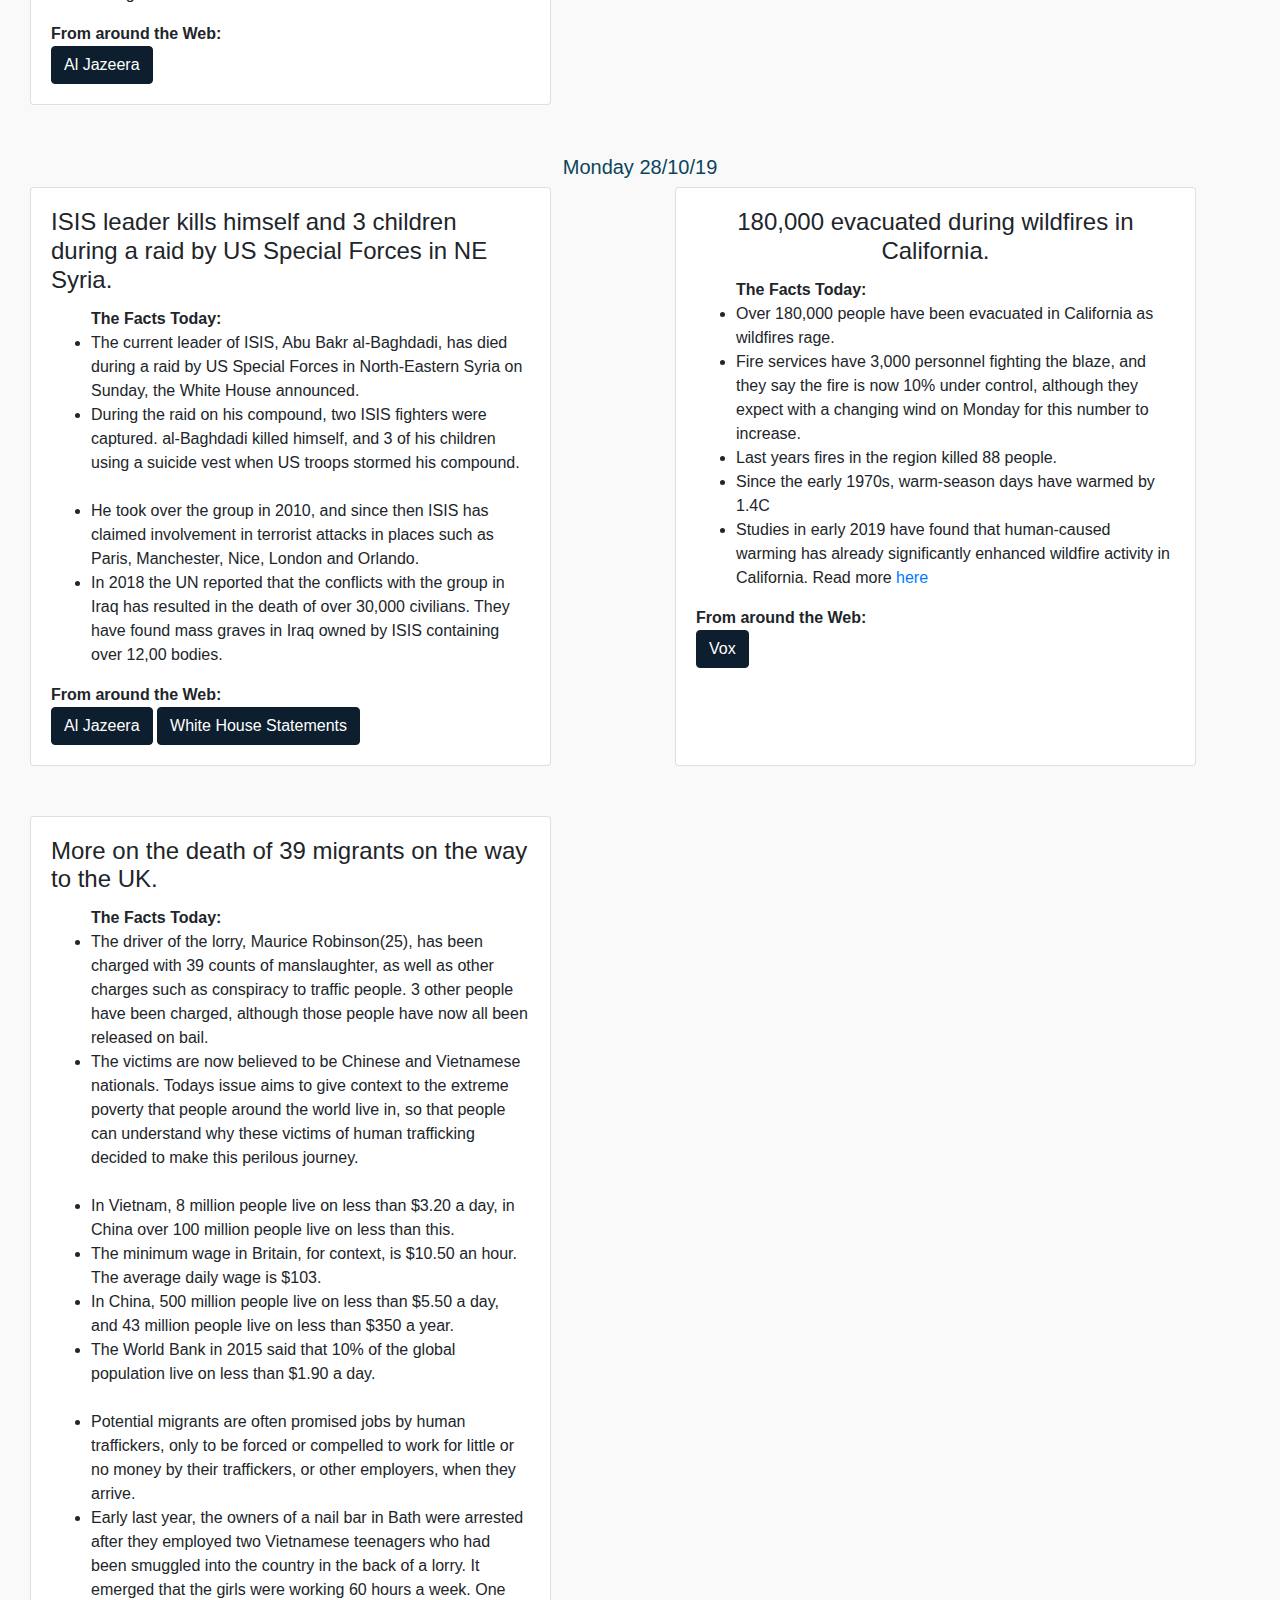
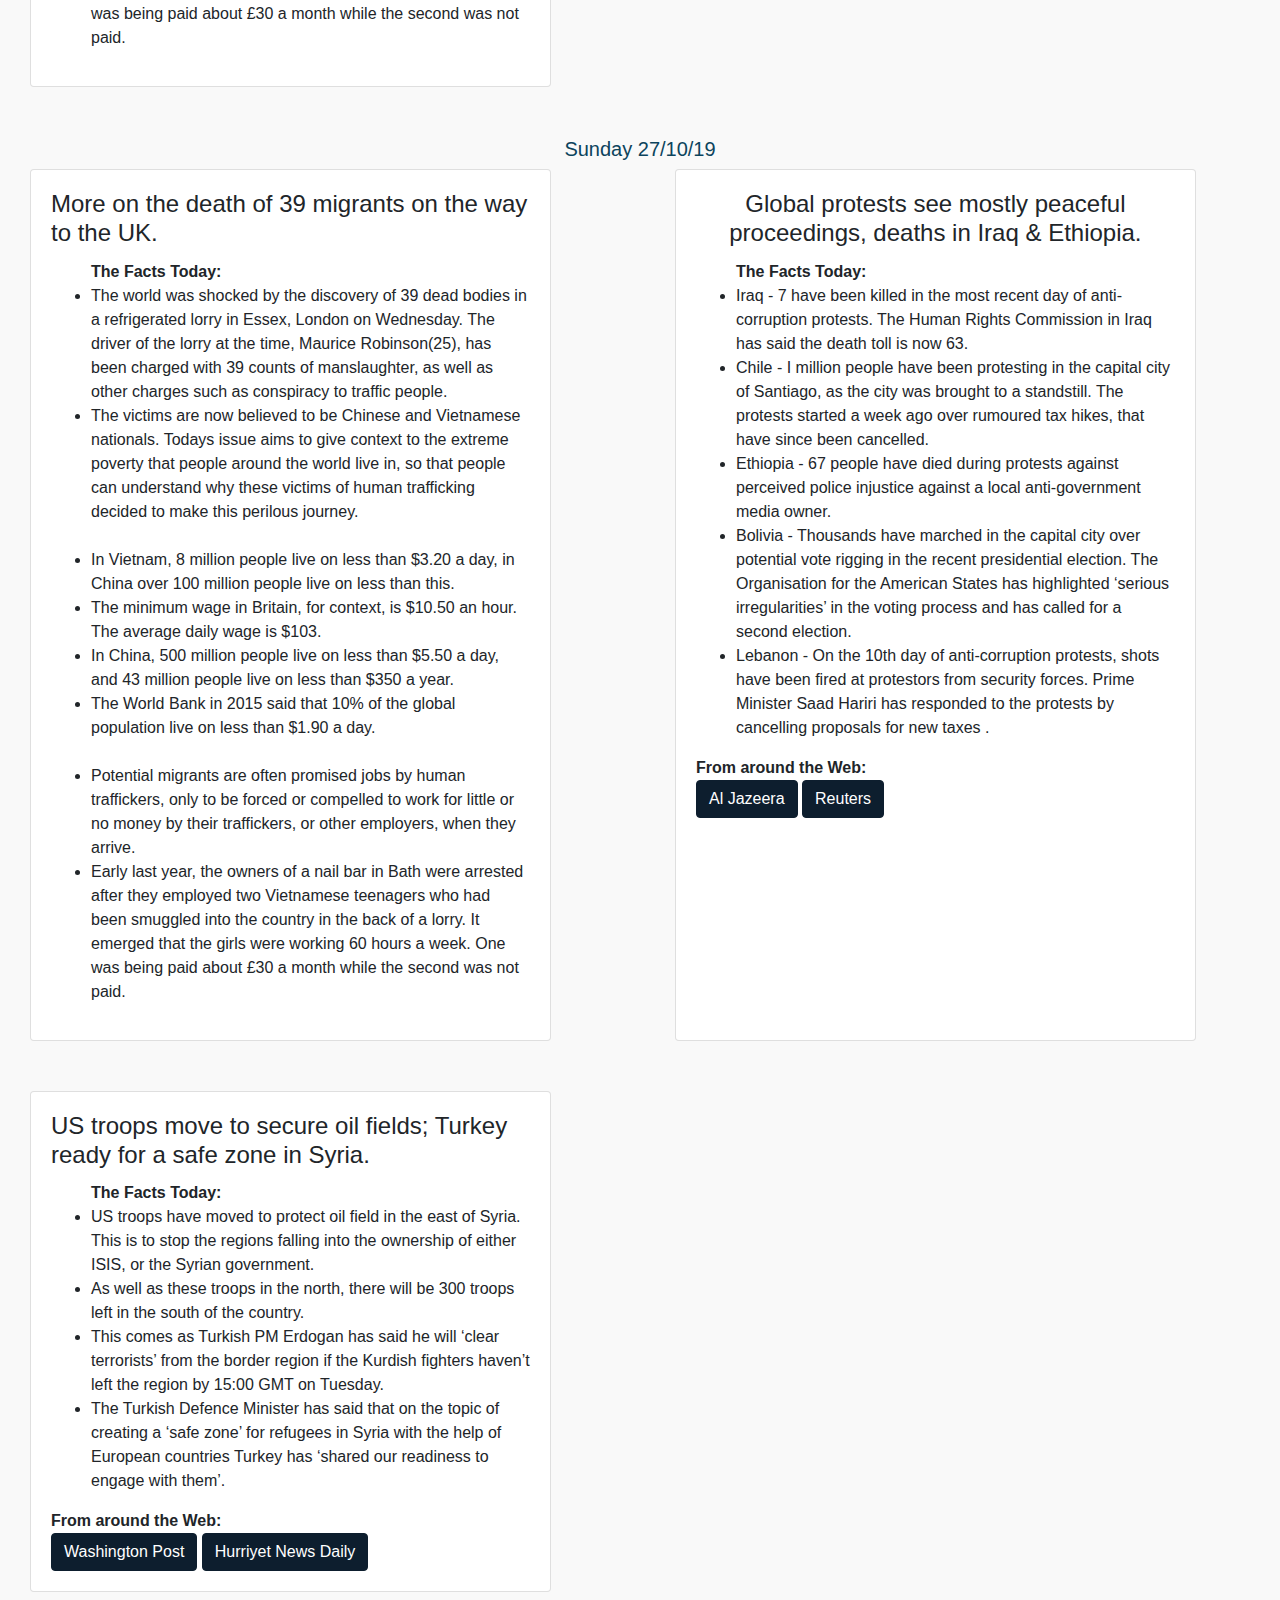
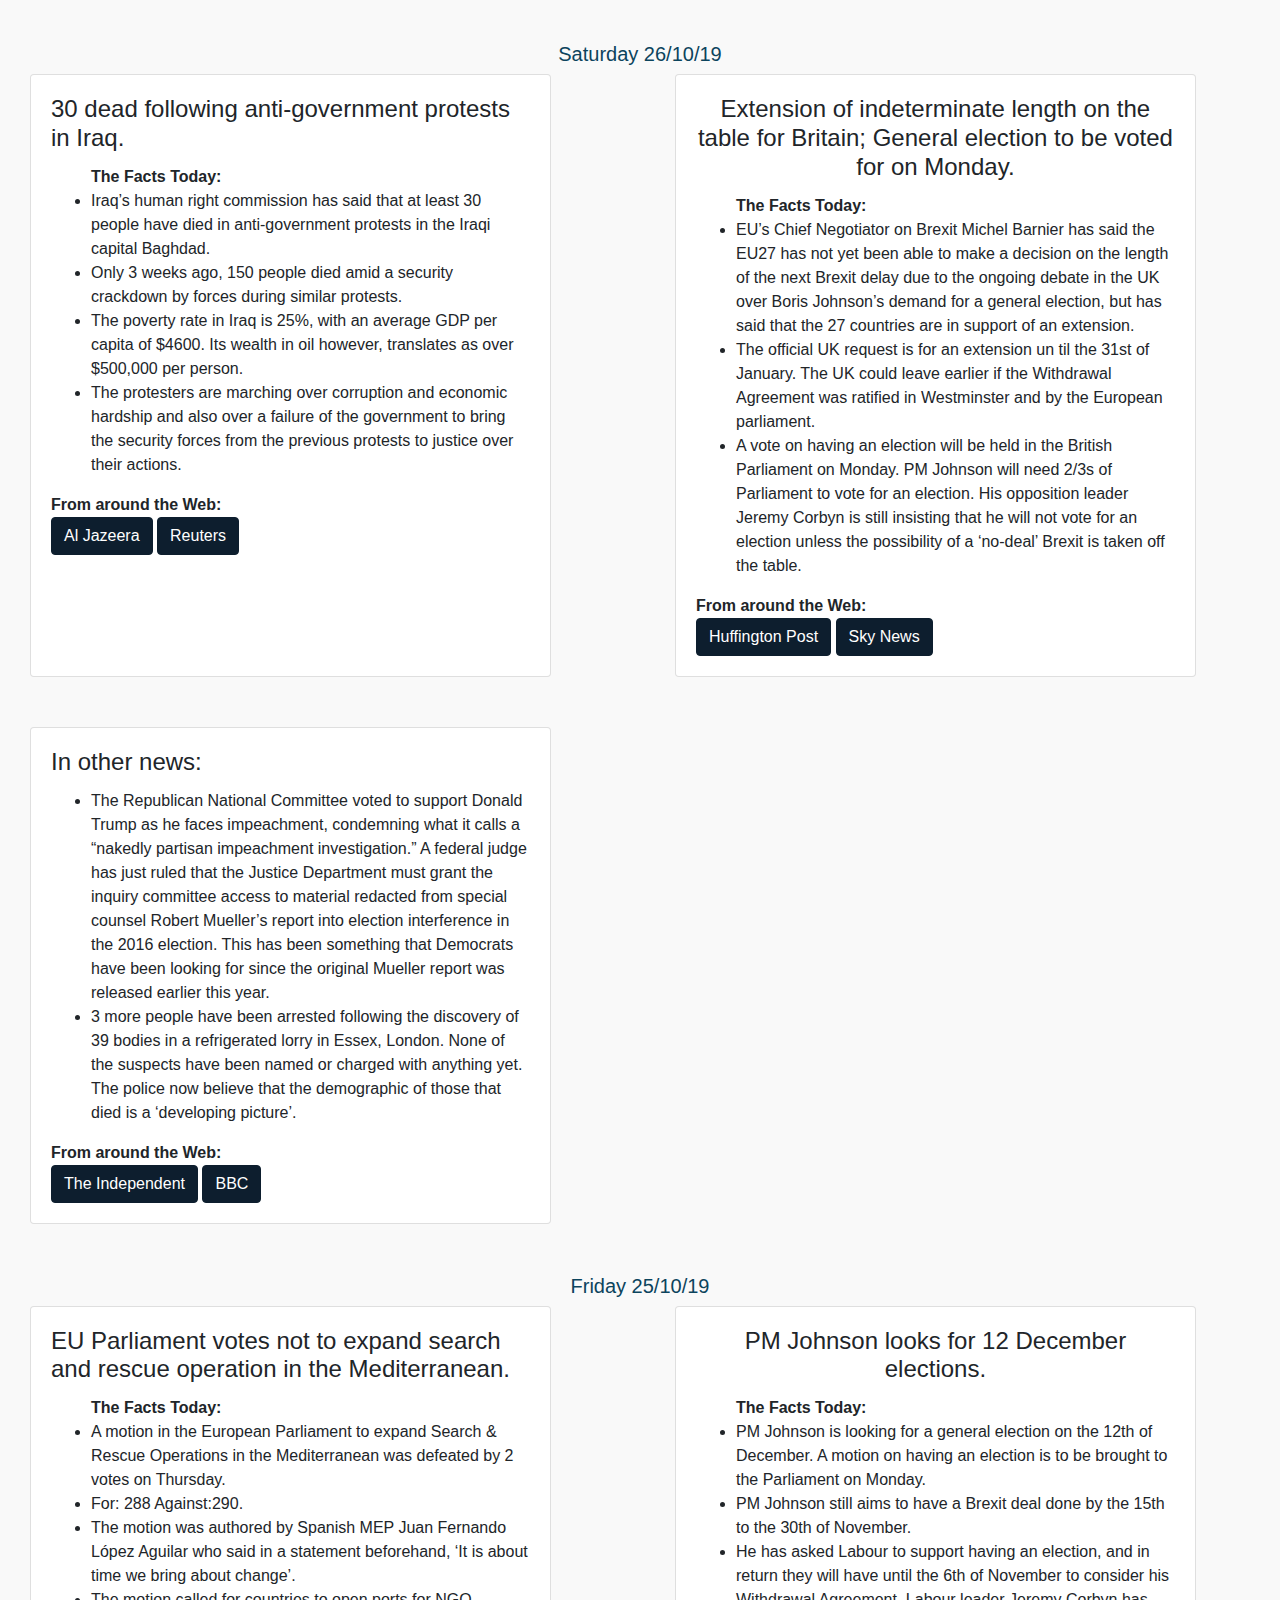
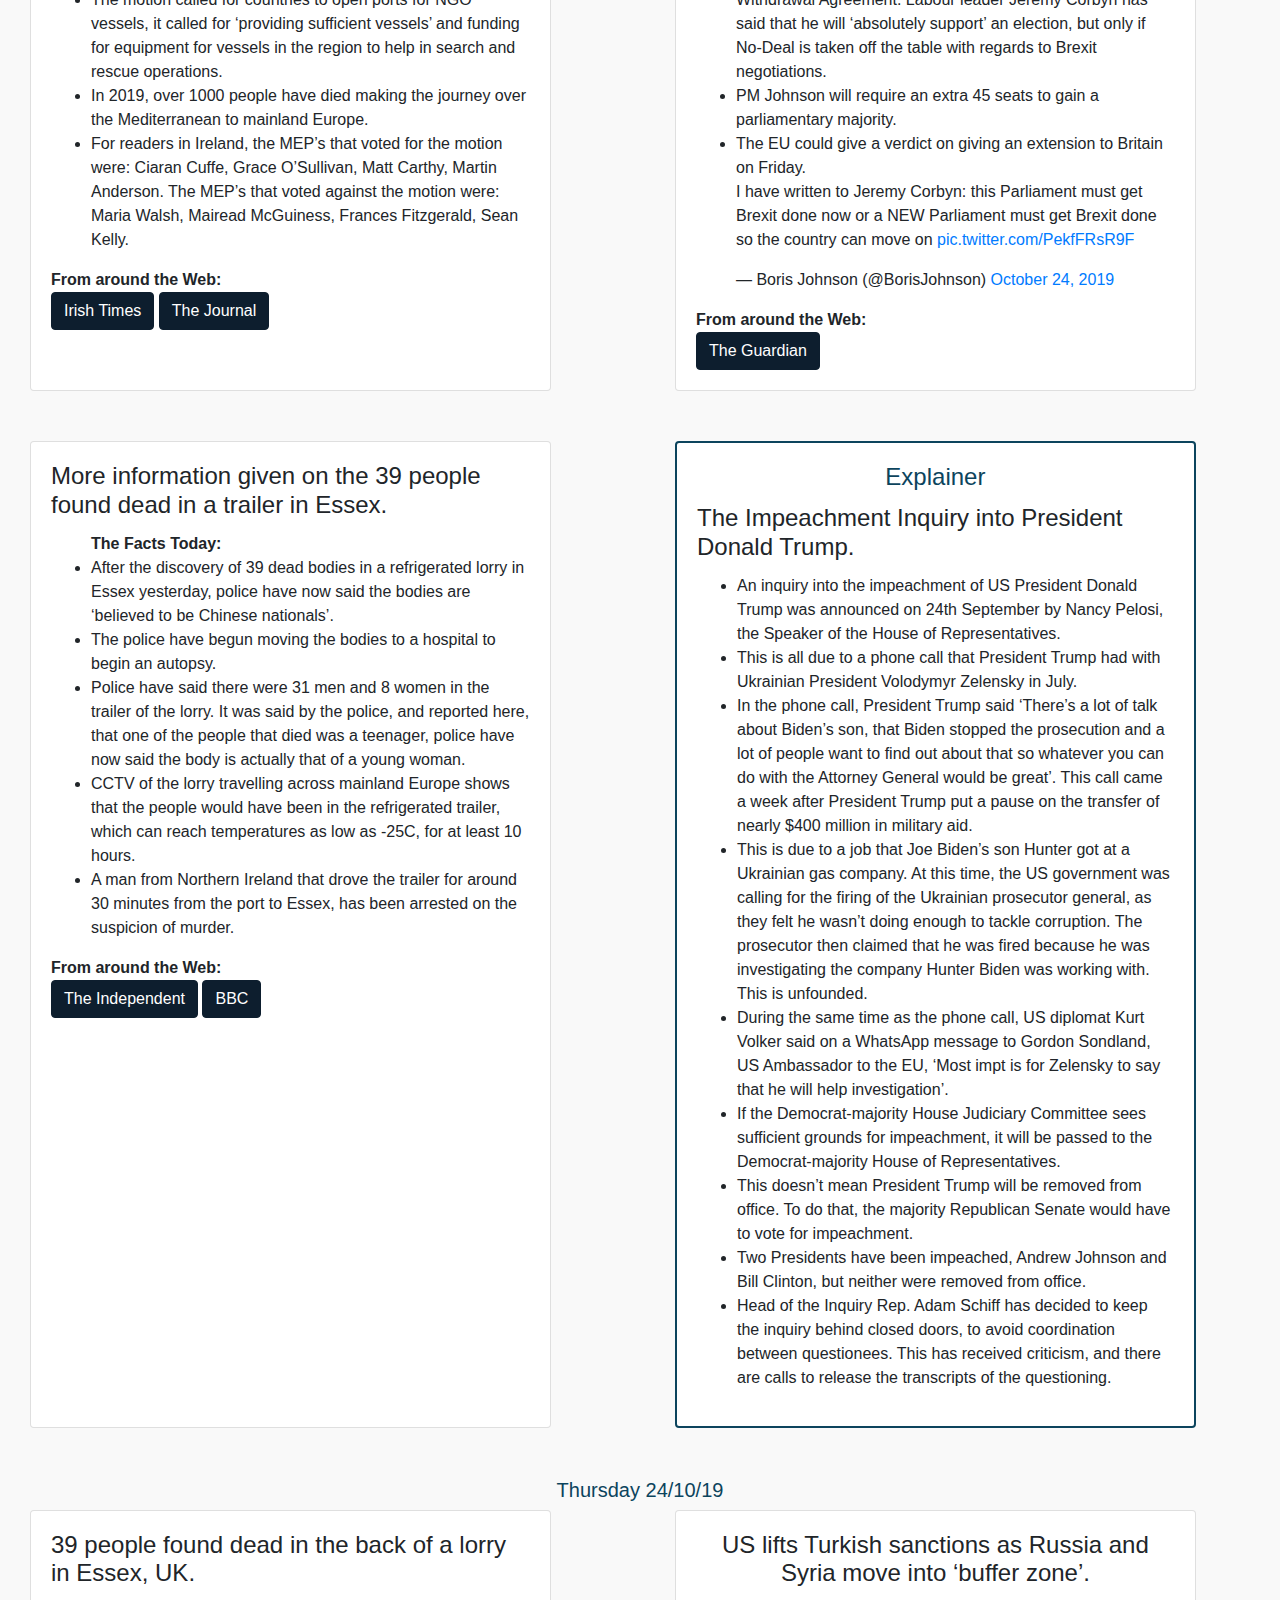
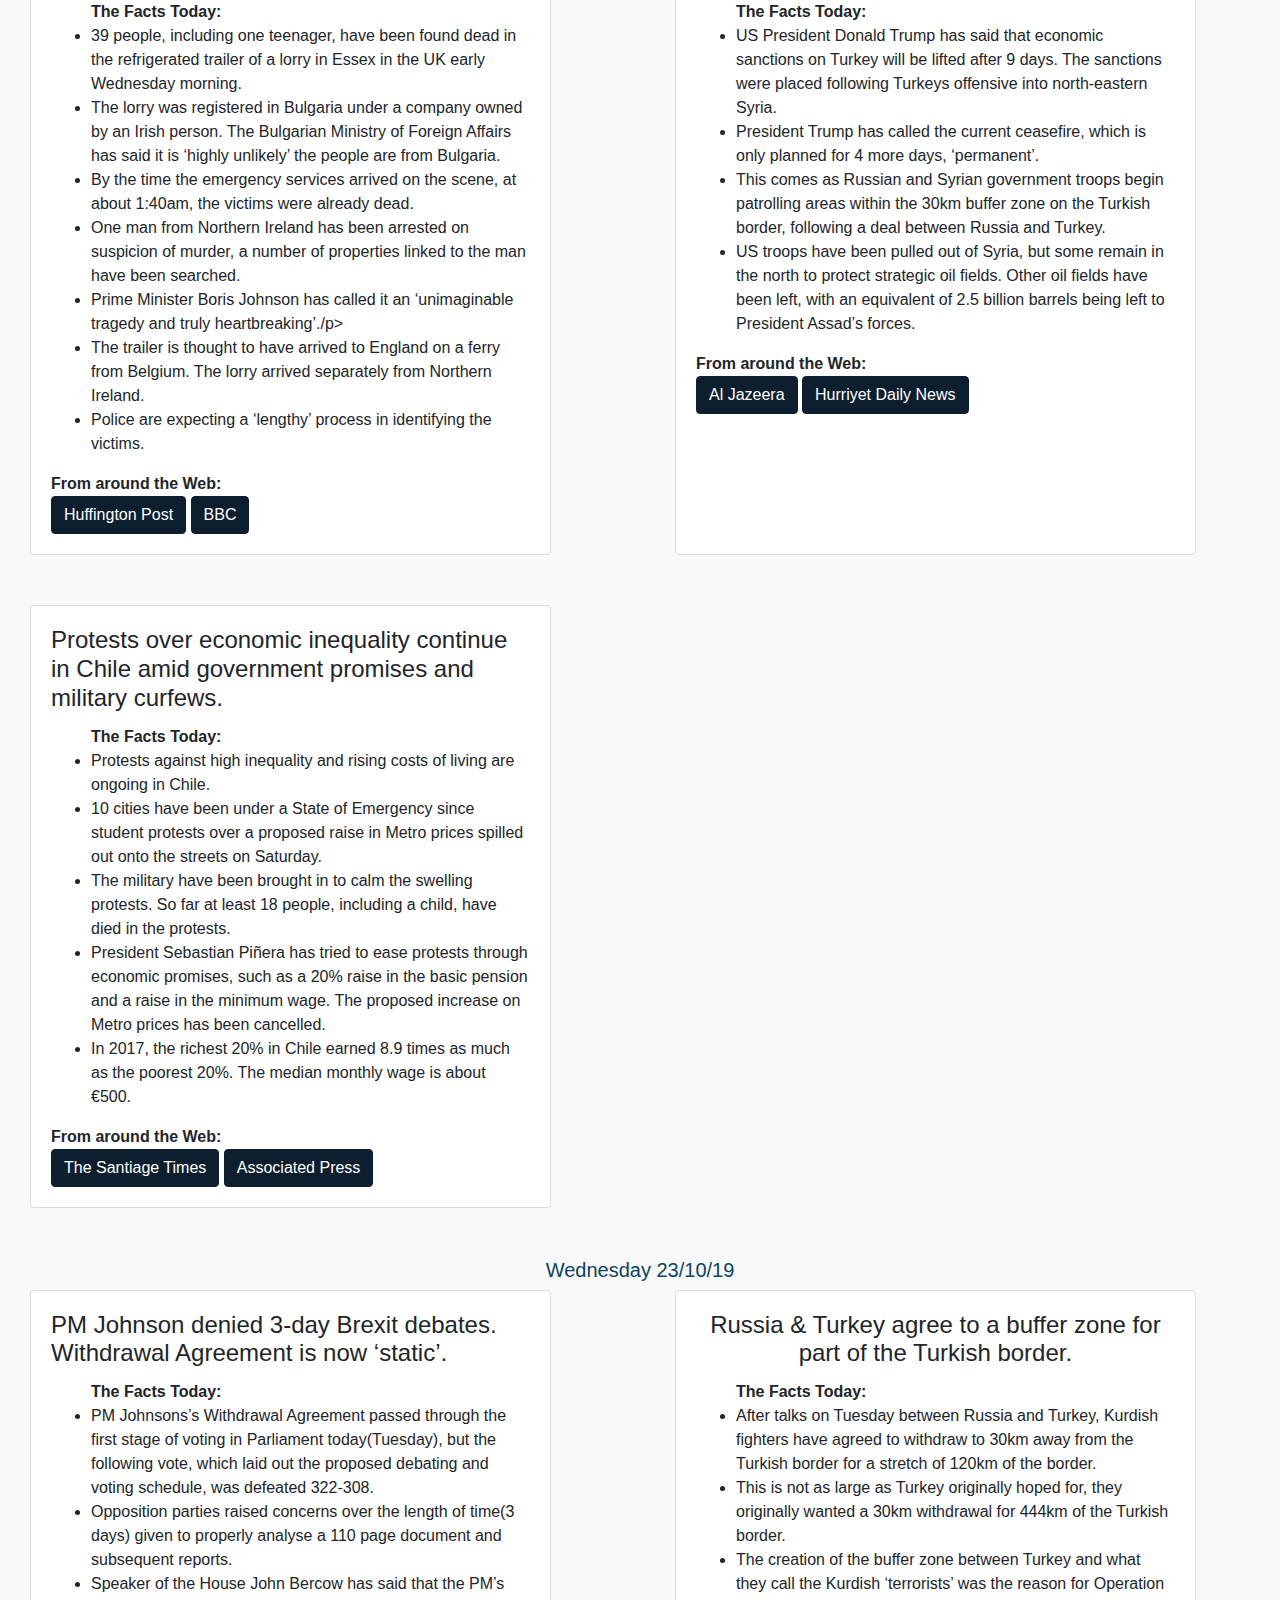
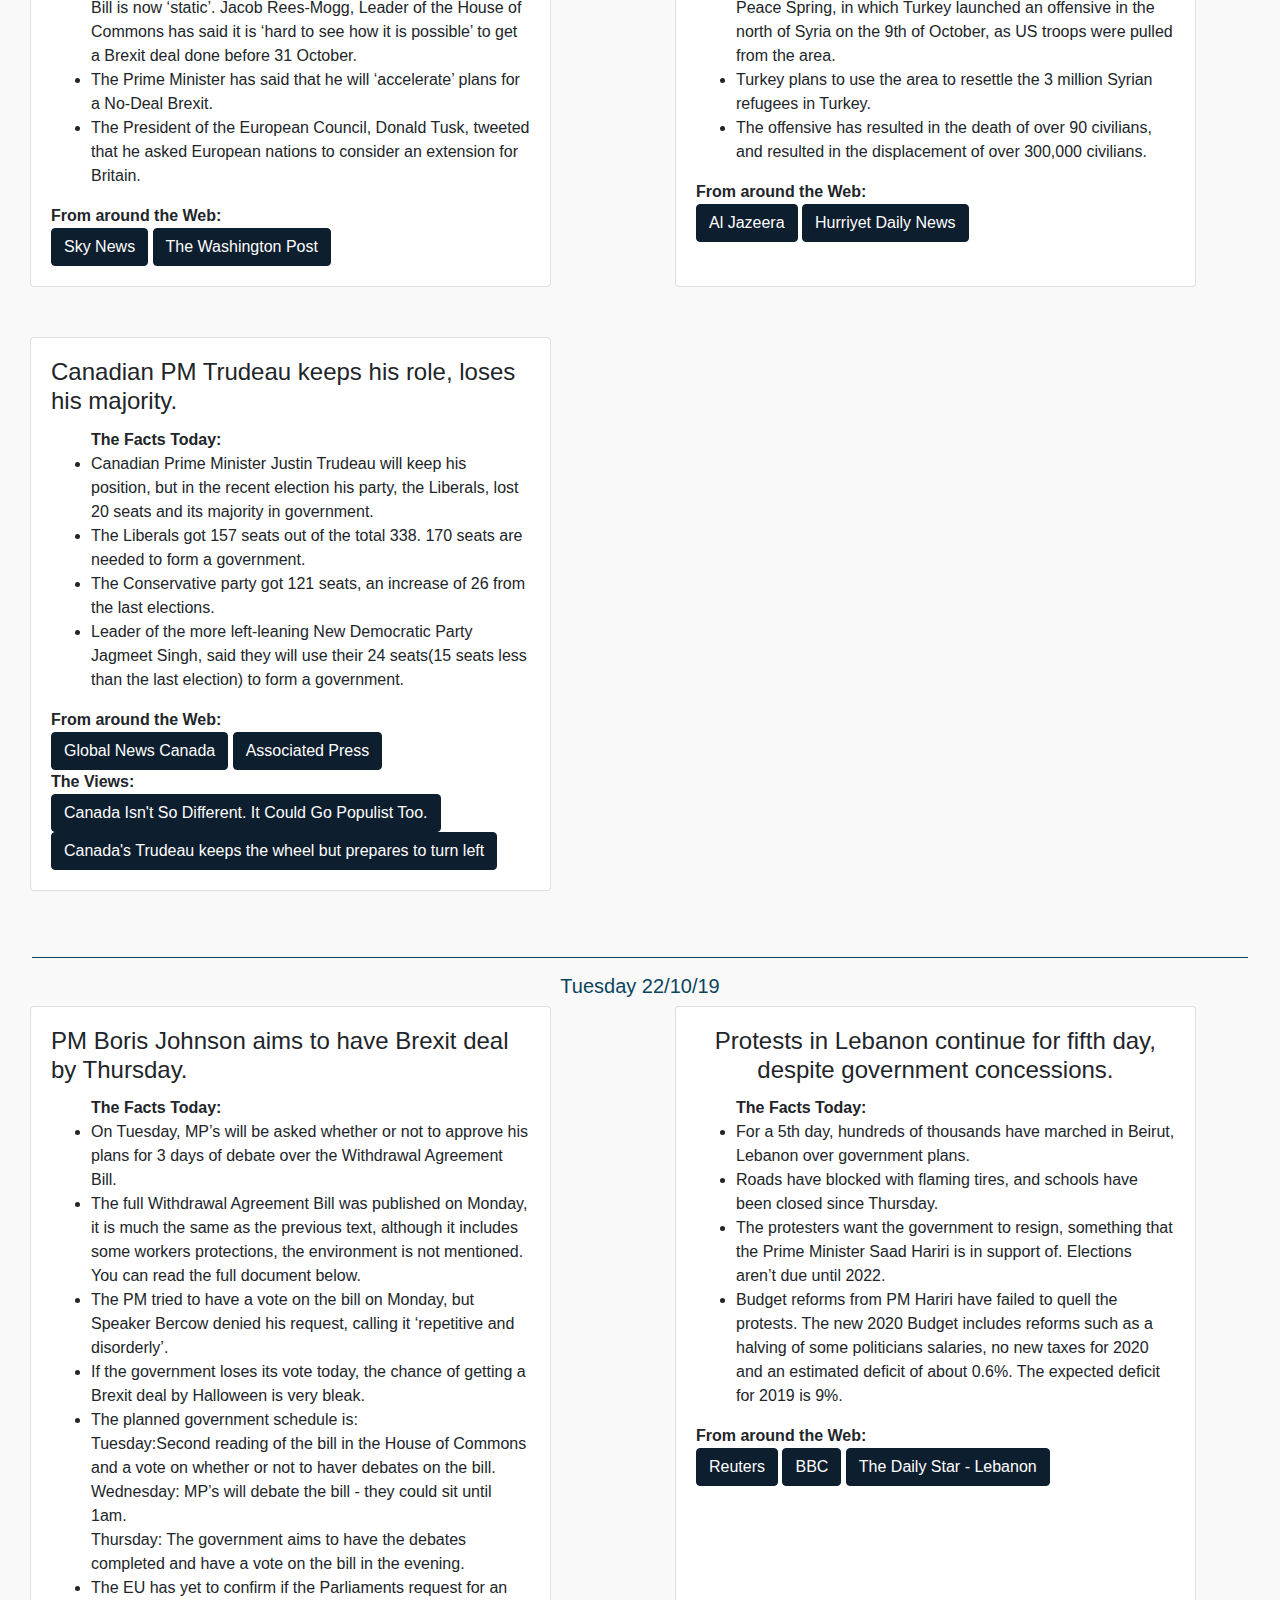
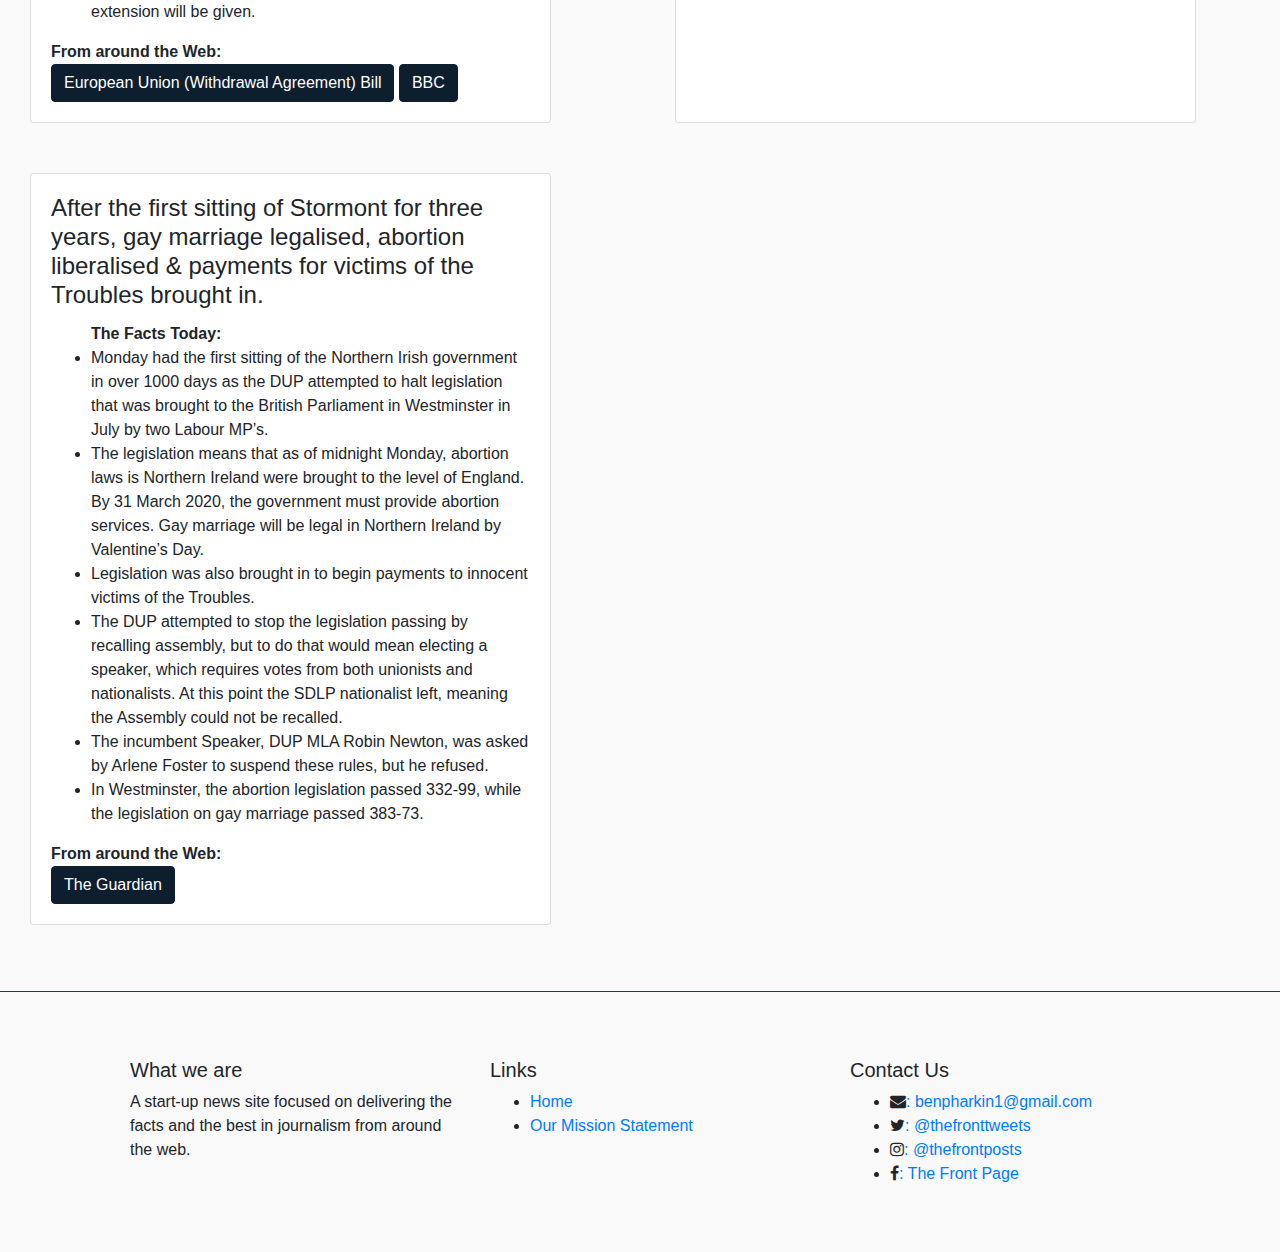
==== commit f9d76457: "day 14 third draft" ====
--- a/index.html
+++ b/index.html
@@ -51,7 +51,7 @@
   <div class="col-sm-1"></div>
   <div class="card col-sm-5"s>
     <div class="card-body">
-      <h4 class="card-title" style="text-align: center;">180,000 evacuated during wildfires in California.</h4>
+      <h4 class="card-title" style="text-align: center;">16 killed by jihadists in Burkina Faso.</h4>
       <ul><strong><p class="card-text" >The Facts Today:</p></strong>
       <li><p class="card-text">Jihadists killed 16 people, one being a local teacher, in the Burkina Faso village of Pobe Mengao in the Sahel region on Saturday.</p></li>
       <li><p class="card-text">Residents fled to the provincial capital for safety.</p></li>
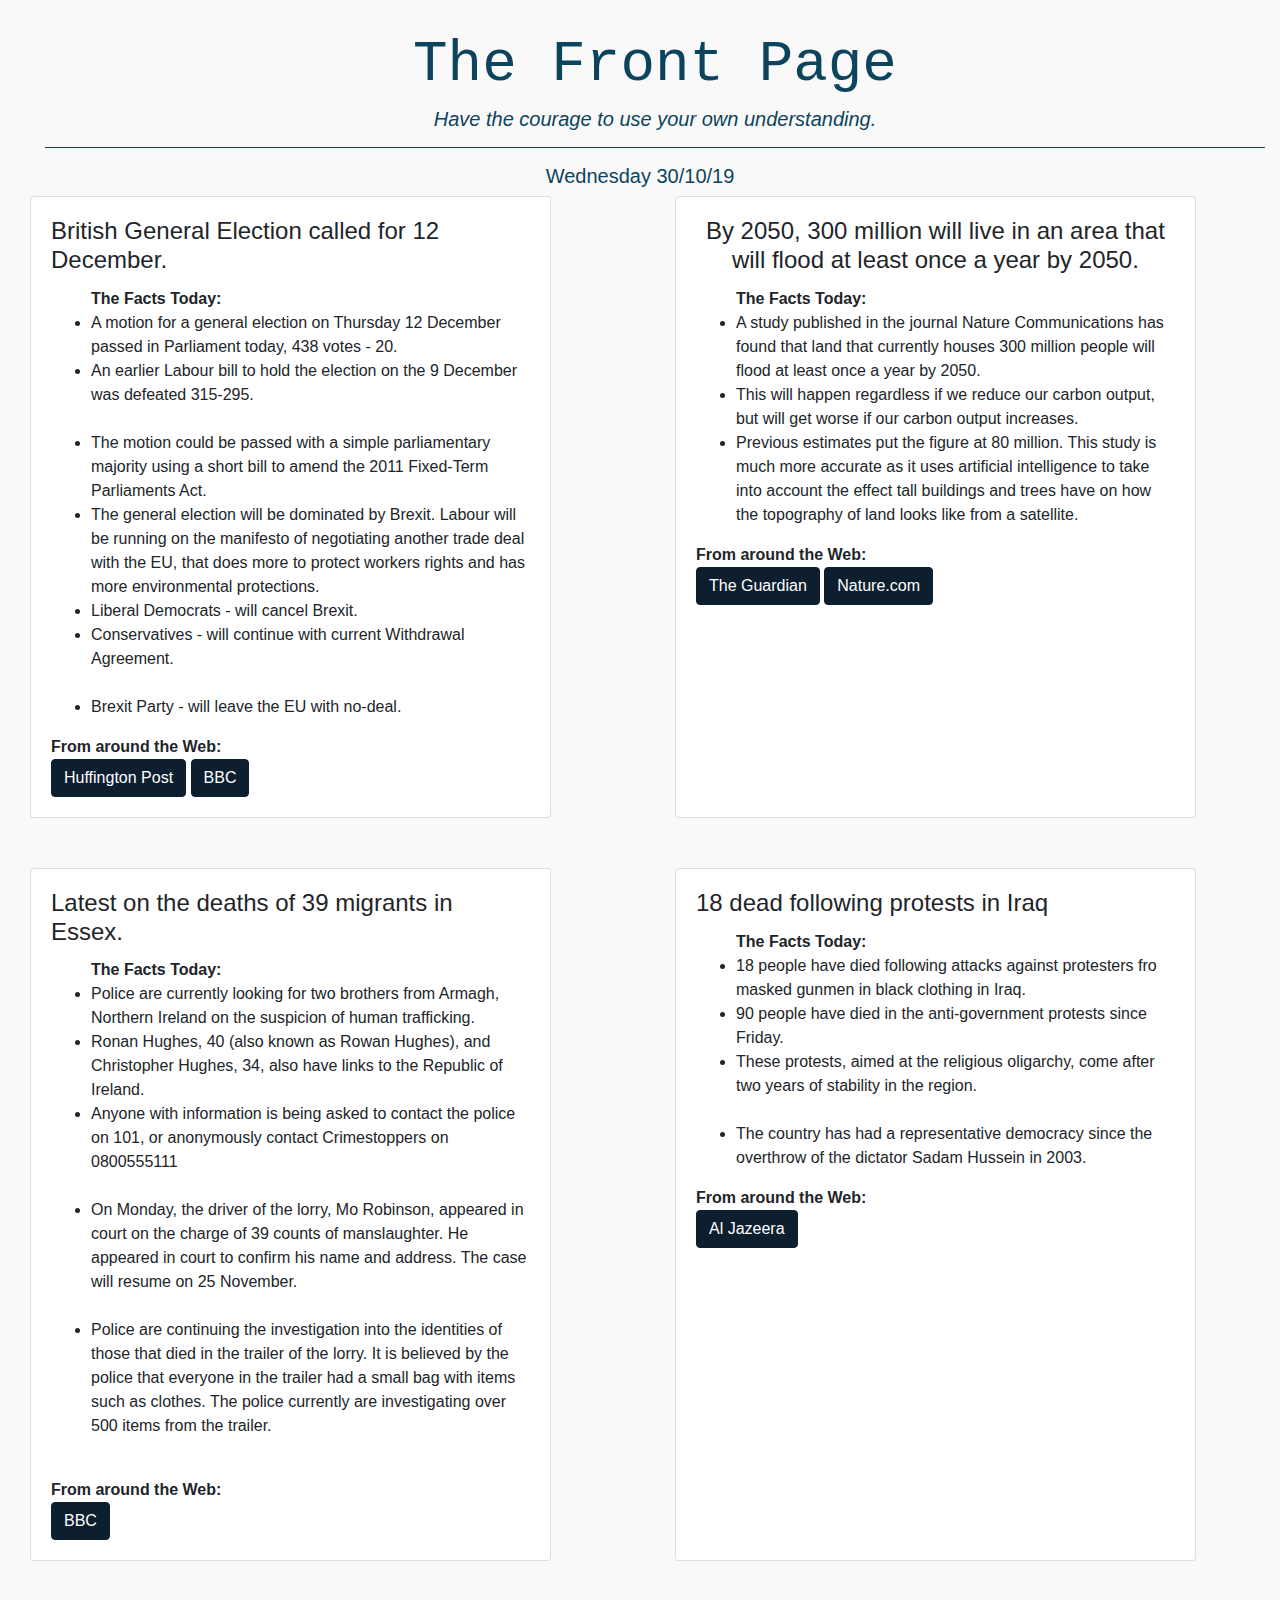
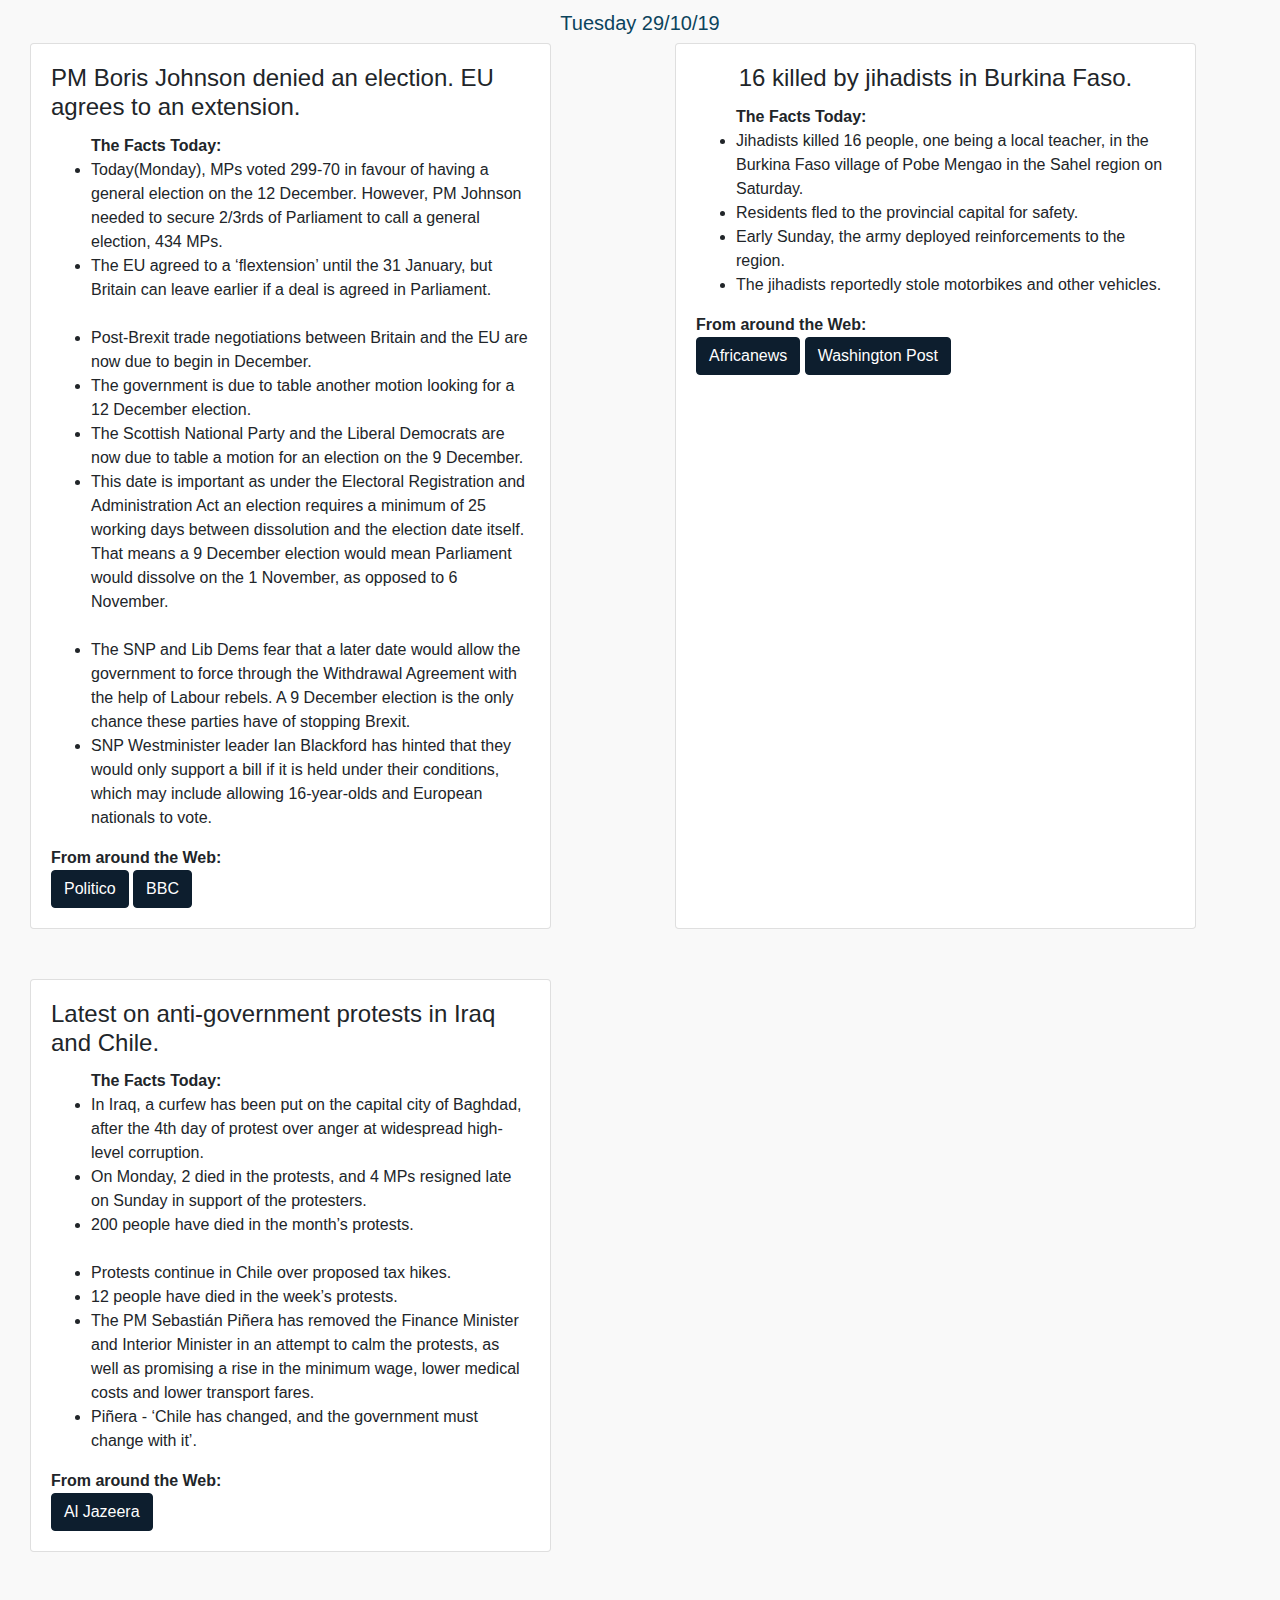
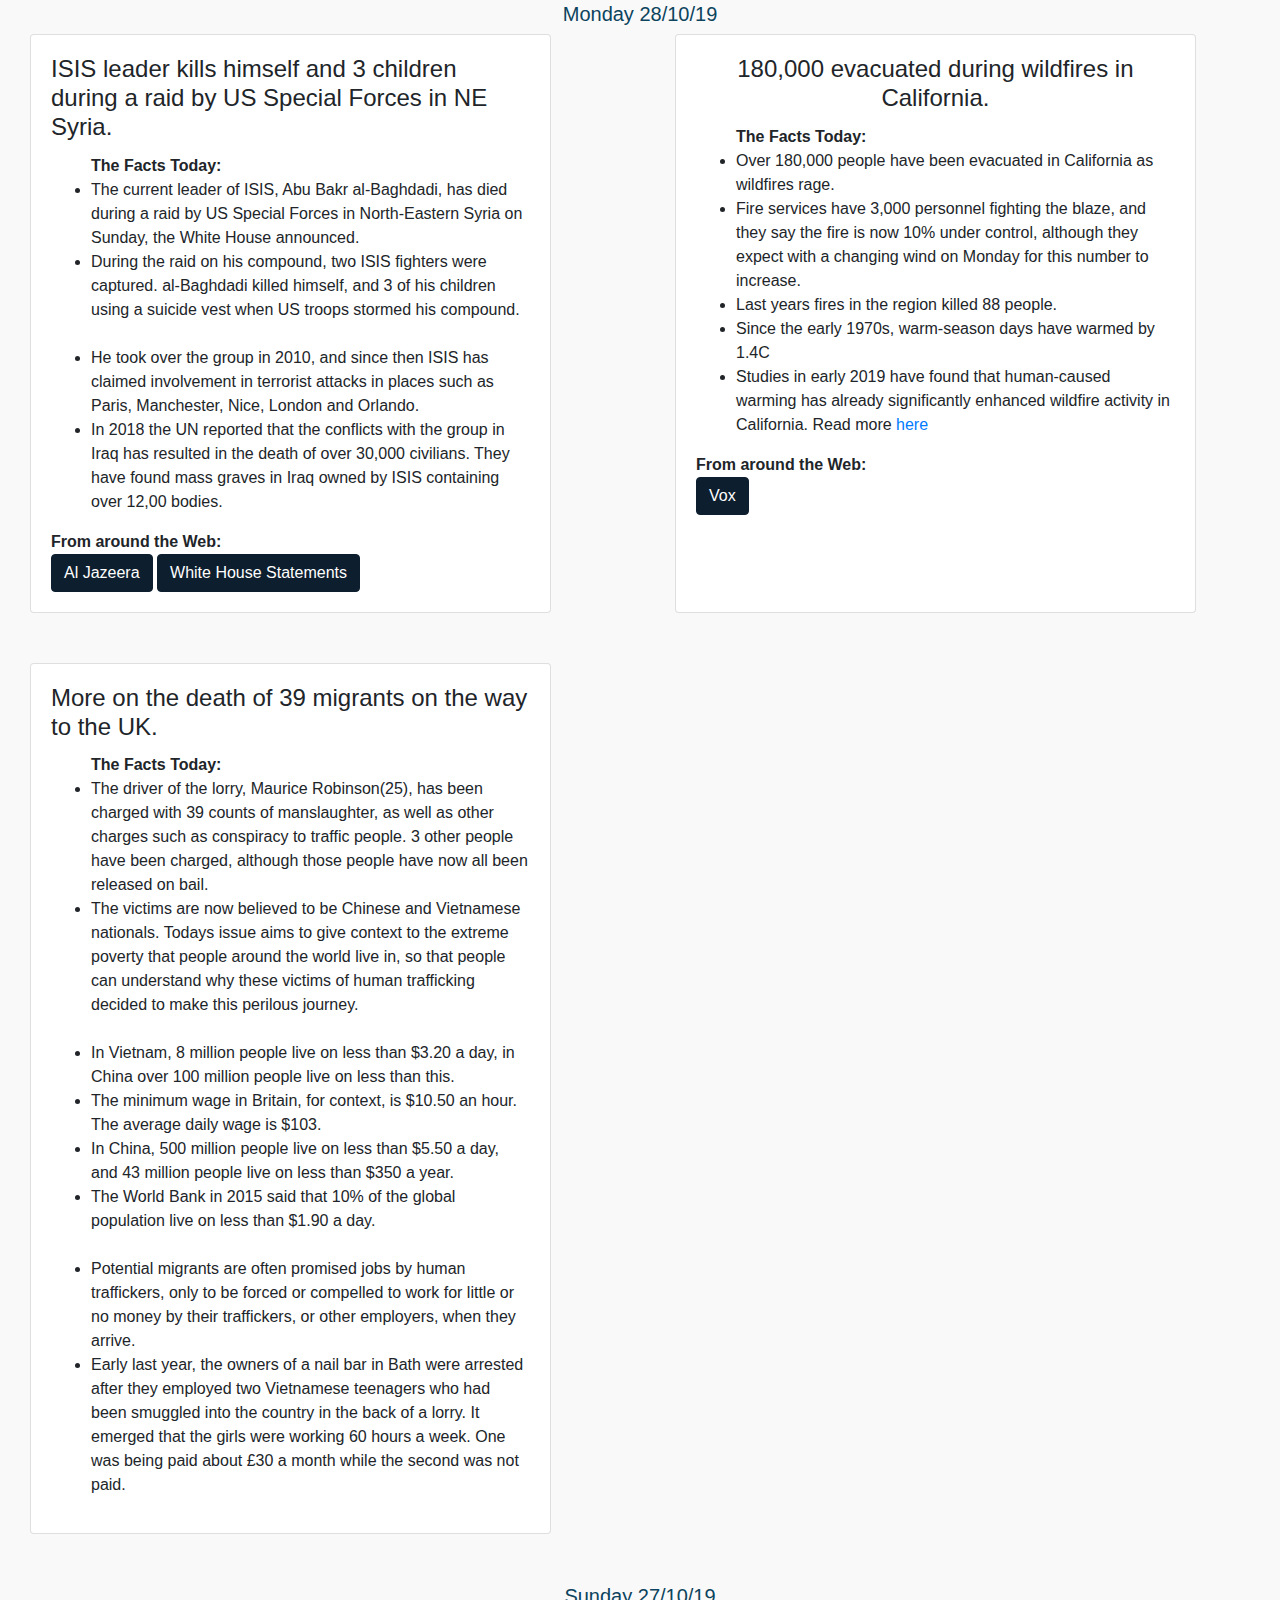
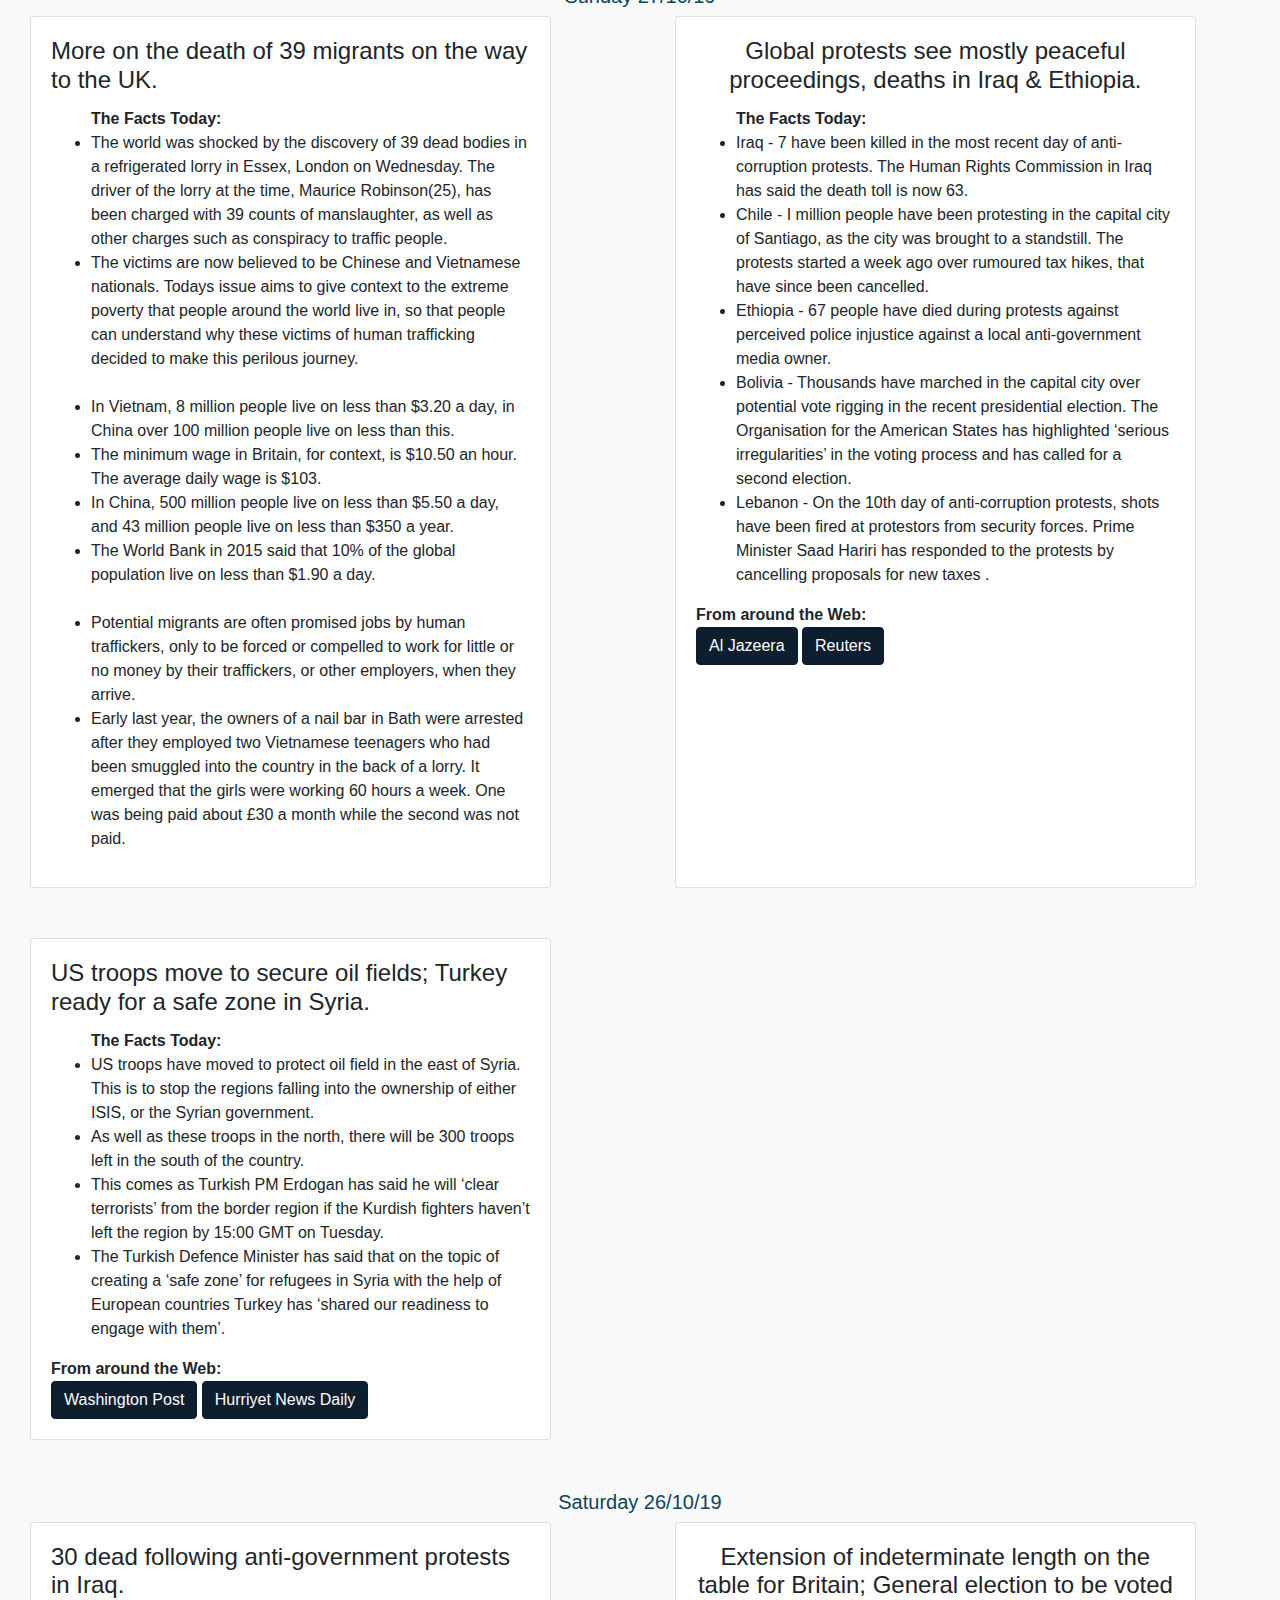
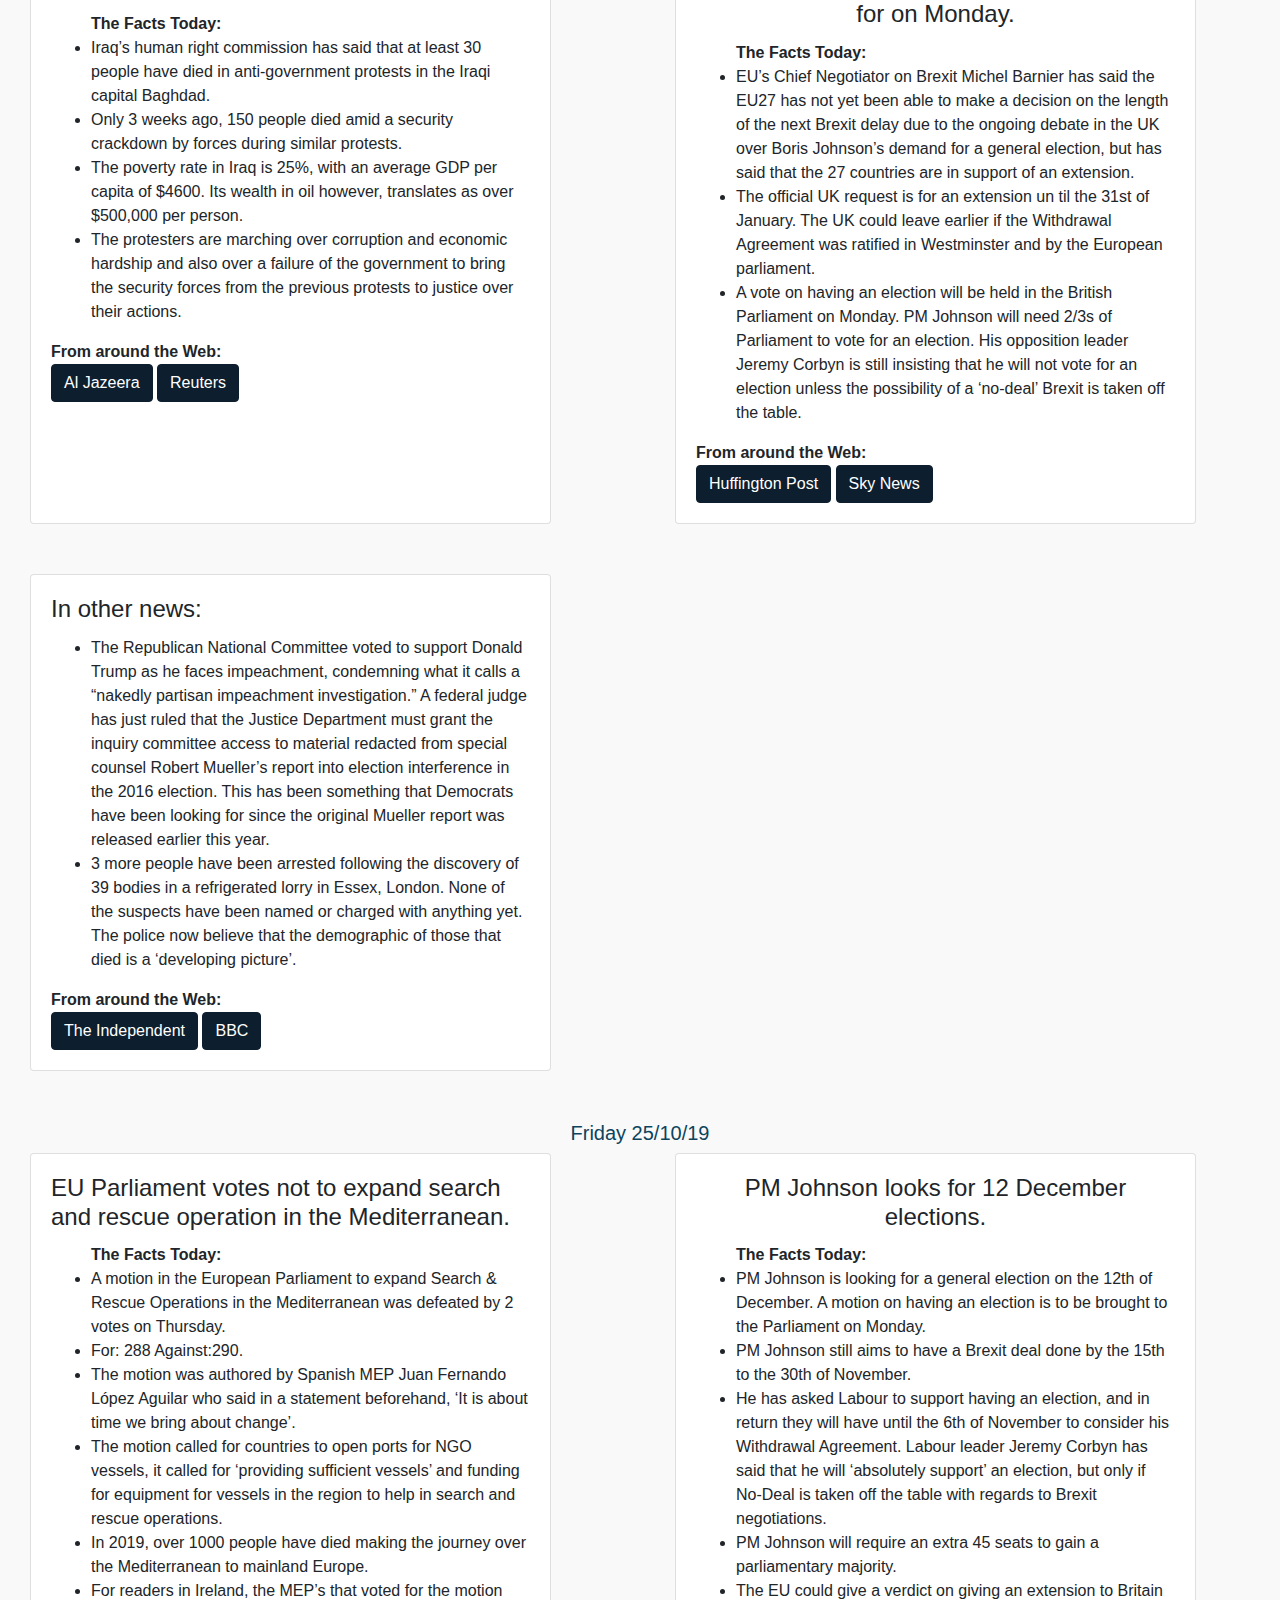
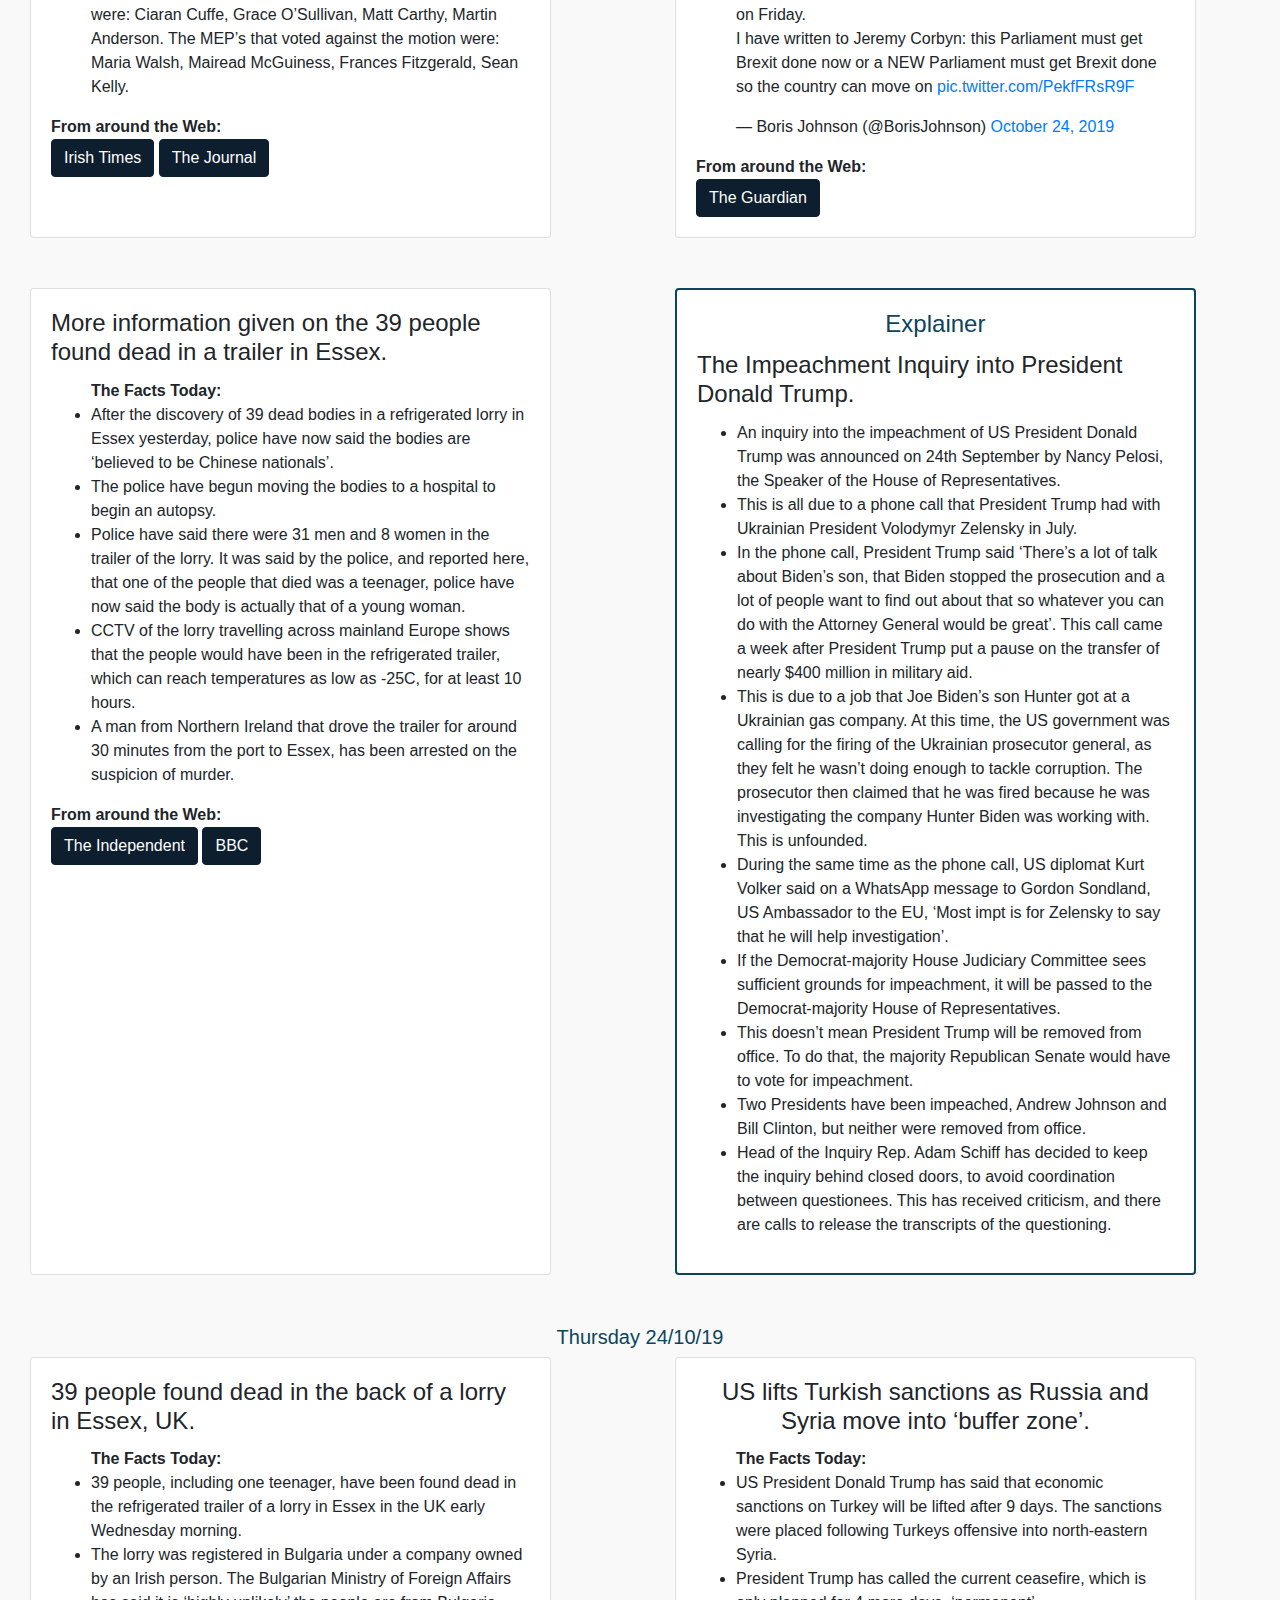
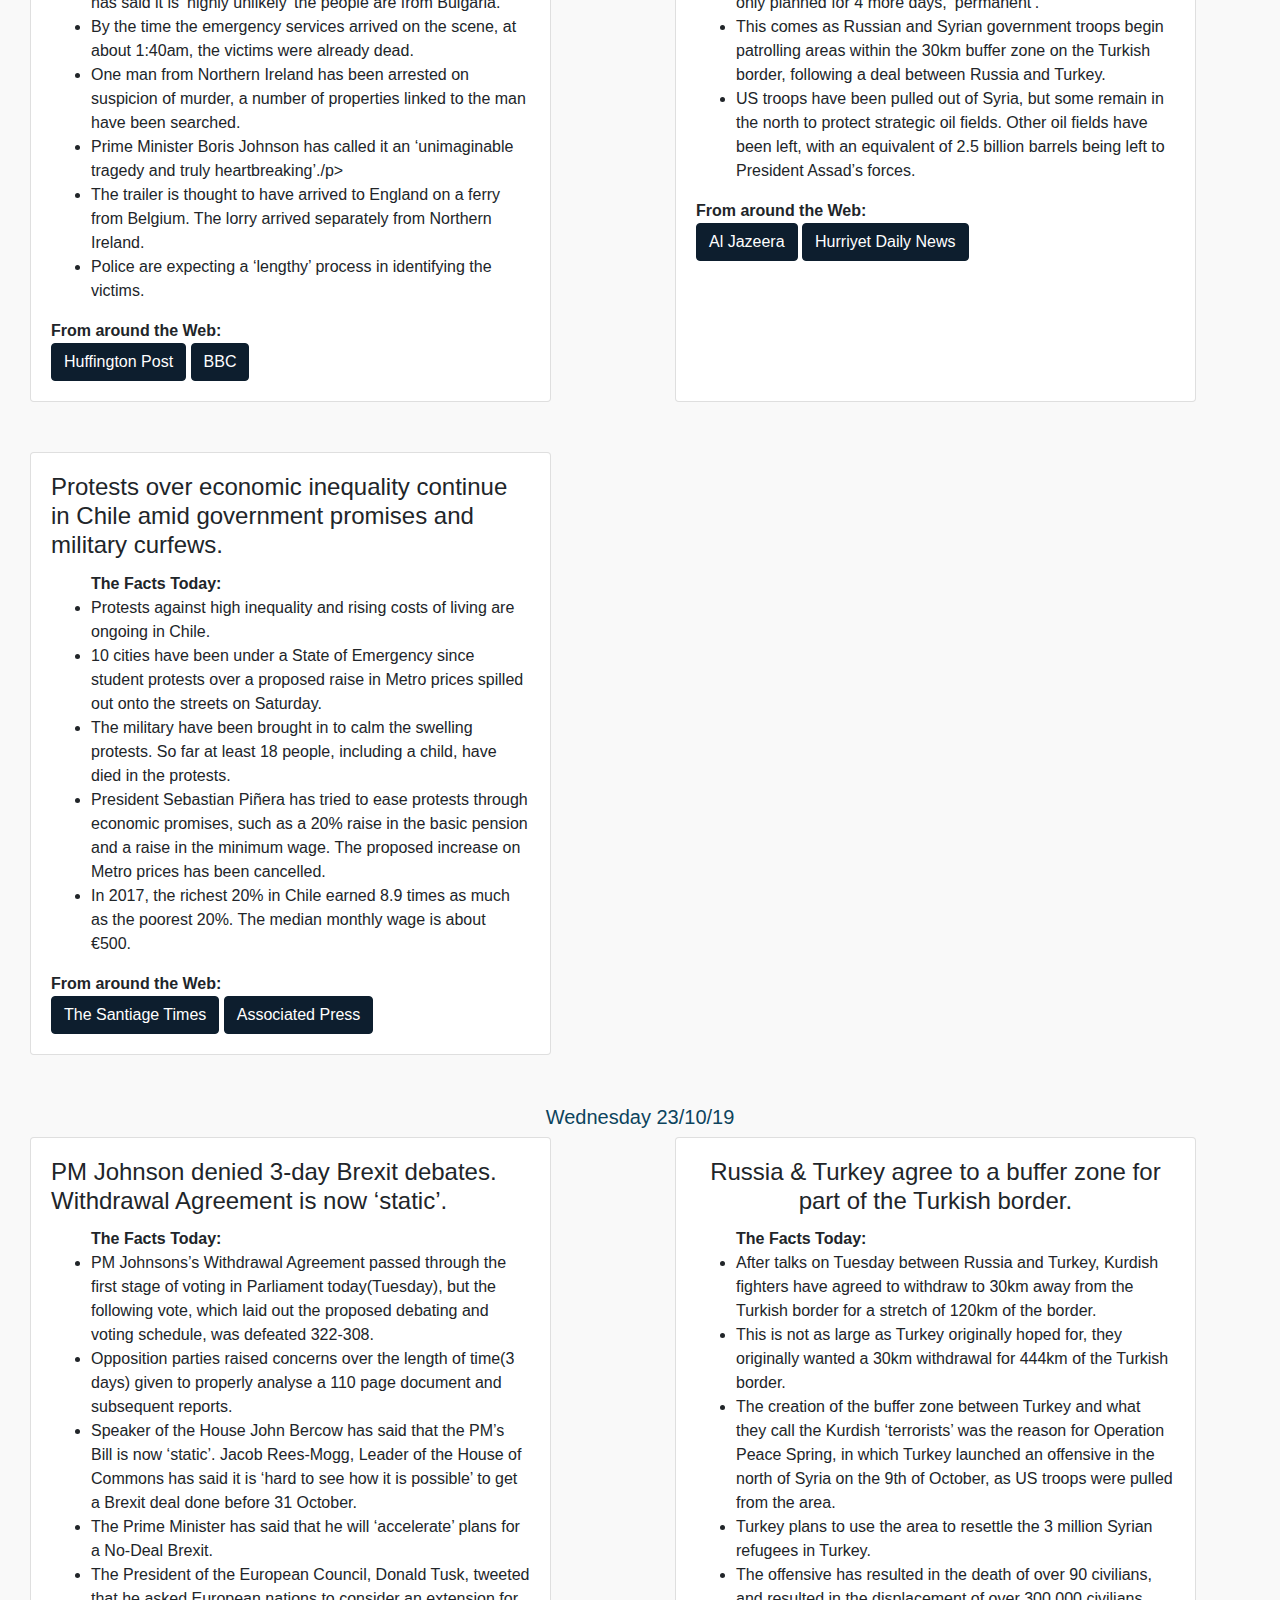
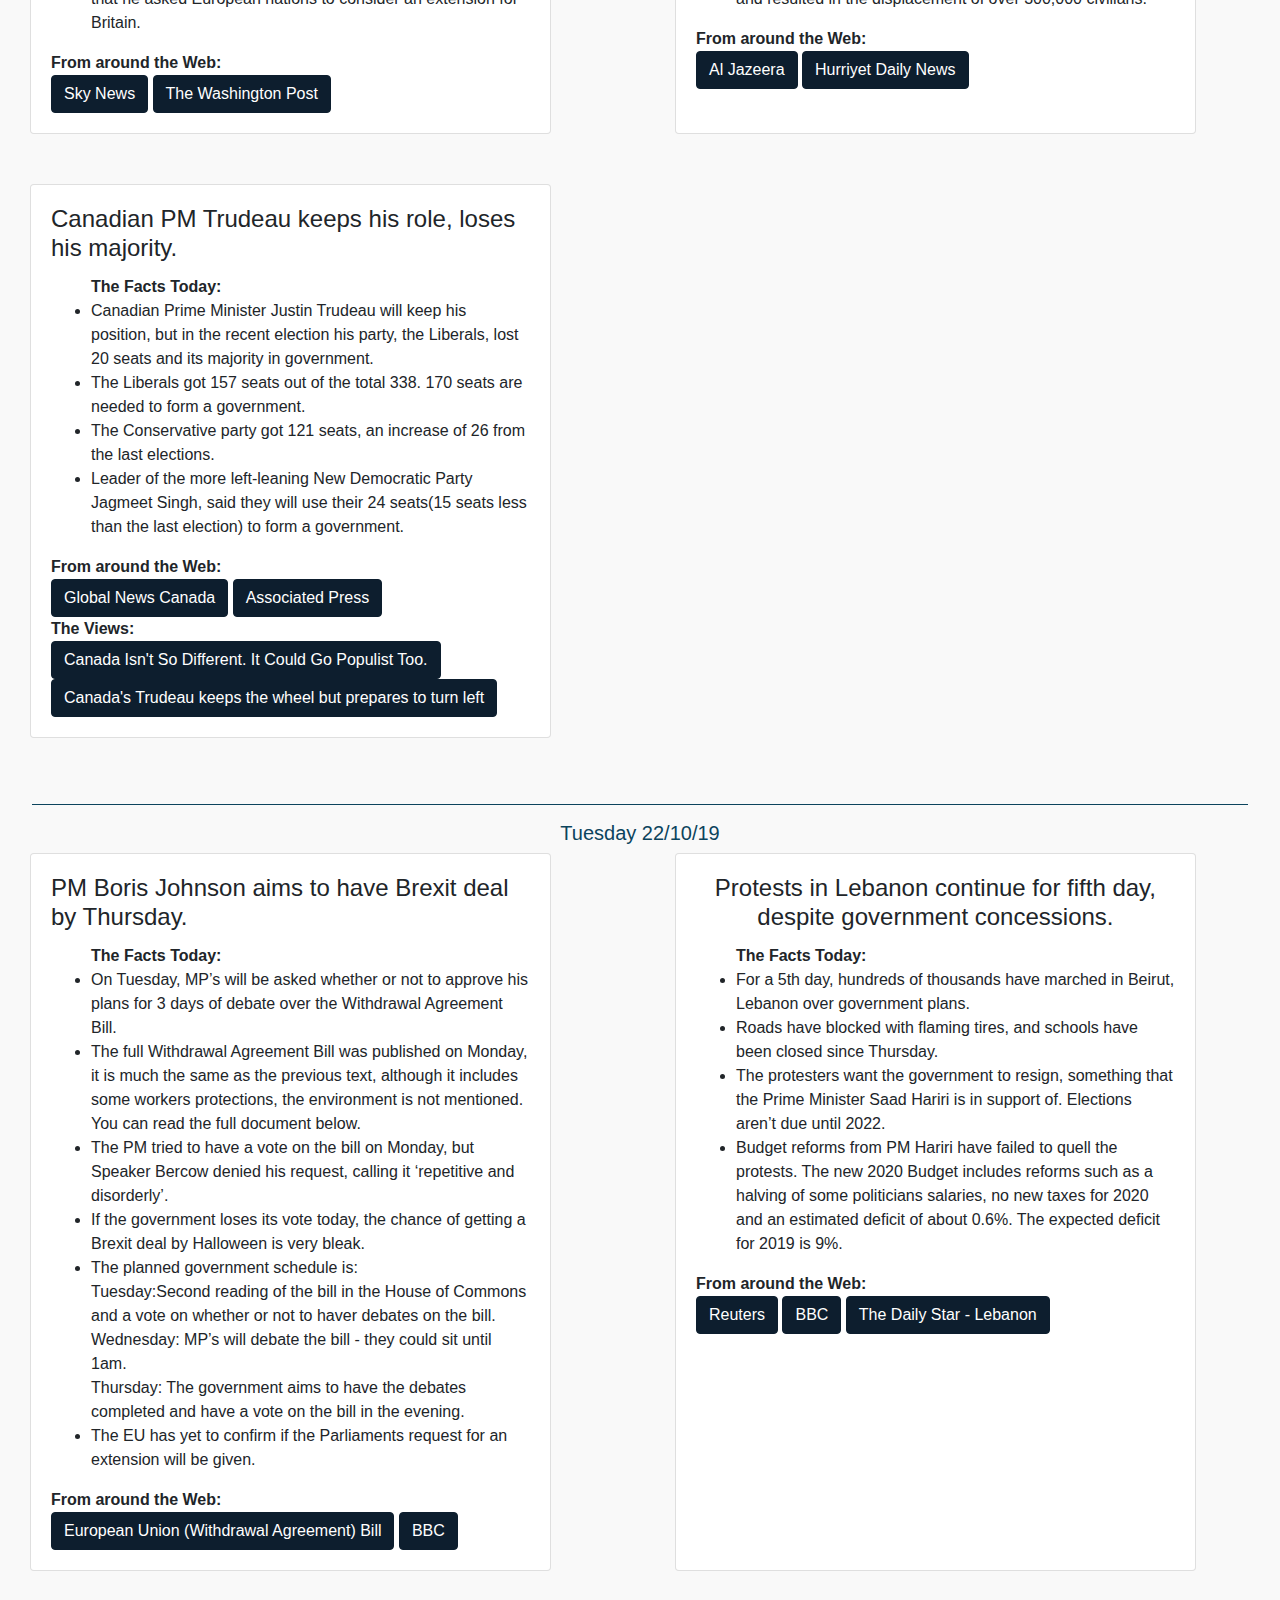
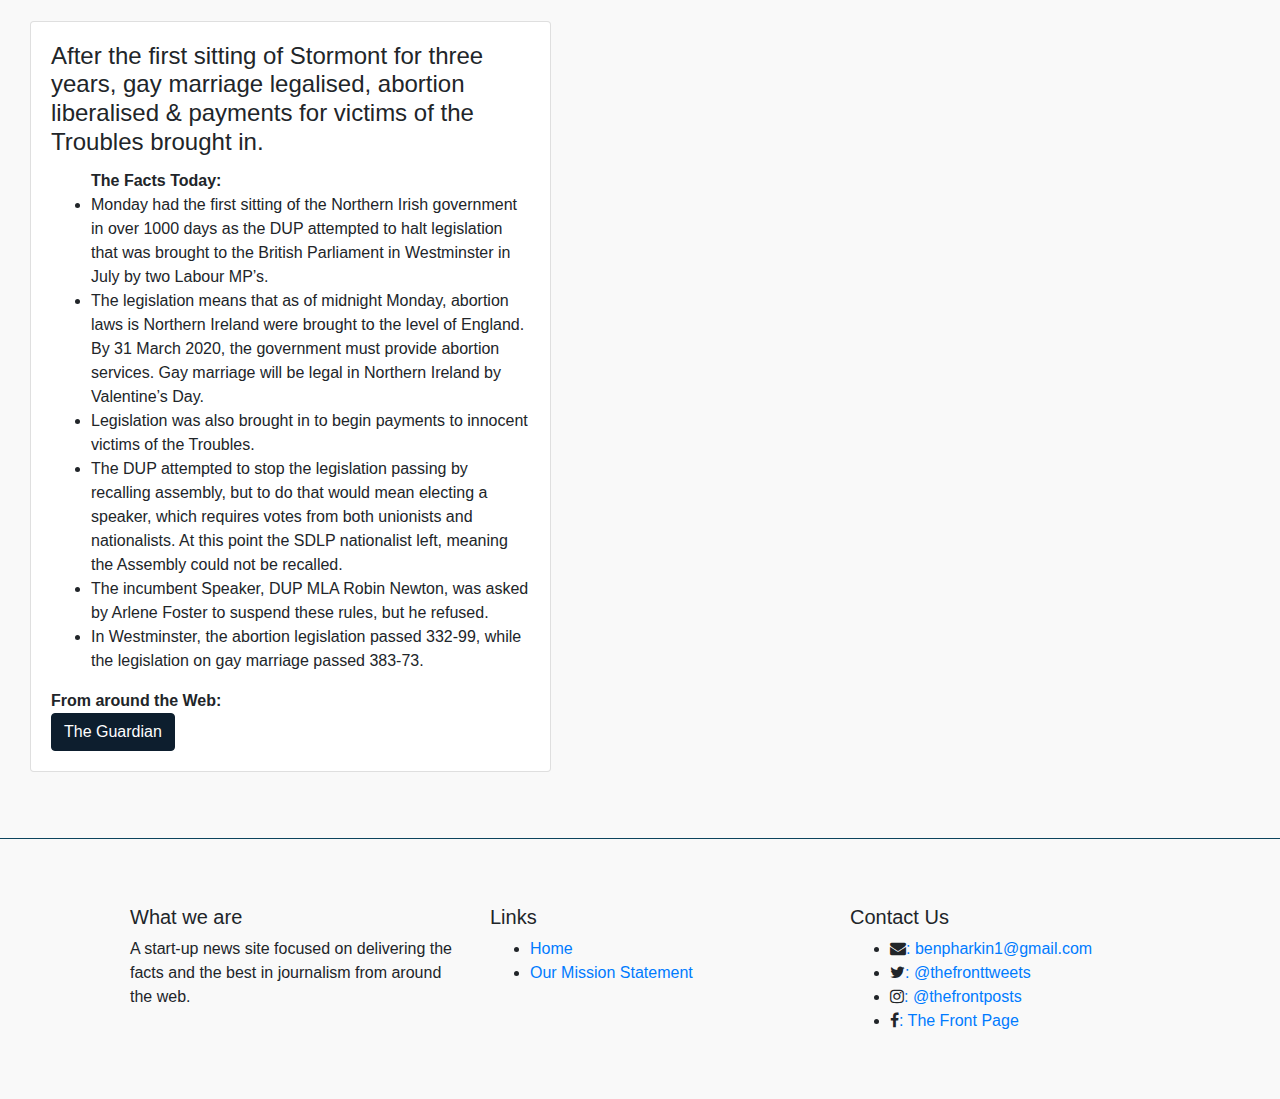
==== commit 6b856a02: "day 14 draft" ====
--- a/index.html
+++ b/index.html
@@ -26,6 +26,84 @@
   </div>
 </div>
 <div class="container_fluid" >
+  <h5 style="text-align: center;color:#0c445d;">Wednesday 30/10/19</h5>
+<!--<h1 style="text-align: center;color:#0c445d;";>International</h1>-->
+<div class="row" style="margin-left:30px;">
+  <div class="card col-sm-5"  >
+    <div class="card-body">
+      <h4 class="card-title">British General Election called for 12 December.</h4>
+      <ul><strong><p class="card-text" >The Facts Today:</p></strong>
+        <li><p class="card-text">A motion for a general election on Thursday 12 December passed in Parliament today, 438 votes - 20.</p></li>
+        <li><p class="card-text">An earlier Labour bill to hold the election on the 9 December was defeated 315-295.</p></li><br>
+        <li><p class="card-text">The motion could be passed with a simple parliamentary majority using a short bill to amend the 2011 Fixed-Term Parliaments Act.</p></li>
+        <li><p class="card-text">The general election will be dominated by Brexit. Labour will be running on the manifesto of negotiating another trade deal with the EU, that does more to protect workers rights and has more environmental protections.</p></li>
+        <li><p class="card-text">Liberal Democrats - will cancel Brexit.</p></li>
+        <li><p class="card-text">Conservatives - will continue with current Withdrawal Agreement.</p></li><br>
+        <li><p class="card-text">Brexit Party - will leave the EU with no-deal.</p></li>
+      </ul>
+      <strong><p class="card-text"style="text-align:left">From around the Web:</p></strong>
+      <a href="https://www.huffingtonpost.co.uk/entry/december-election-gamble-johnson-corbyn_uk_5db8c45de4b00d83f71ee64c" class="btn btn-primary ">Huffington Post</a>
+      <a href="https://www.bbc.com/news/uk-politics-50229318" class="btn btn-primary ">BBC</a>
+
+    </div>
+  </div>
+  <div class="col-sm-1"></div>
+  <div class="card col-sm-5"s>
+    <div class="card-body">
+      <h4 class="card-title" style="text-align: center;">By 2050, 300 million will live in an area that will flood at least once a year by 2050.</h4>
+      <ul><strong><p class="card-text" >The Facts Today:</p></strong>
+      <li><p class="card-text">A study published in the journal Nature Communications has found that land that currently houses 300 million people will flood at least once a year by 2050.</p></li>
+      <li><p class="card-text">This will happen regardless if we reduce our carbon output, but will get worse if our carbon output increases.</p></li>
+      <li><p class="card-text">Previous estimates put the figure at 80 million. This study is much more accurate as it uses artificial intelligence to take into account the effect tall buildings and trees have on how the topography of land looks like from a satellite.</p></li>
+    </ul>
+      <strong><p class="card-text"style="text-align:left">From around the Web:</p></strong>
+      <a href="https://www.theguardian.com/environment/2019/oct/29/rising-sea-levels-pose-threat-to-homes-of-300m-people-study" class="btn btn-primary ">The Guardian</a>
+      <a href="https://www.nature.com/articles/s41467-019-12808-z" class="btn btn-primary ">Nature.com</a>
+
+    </div>
+  </div>
+
+  
+
+
+
+  <div class="card col-sm-5"  >
+    <div class="card-body">
+      <h4 class="card-title">Latest on the deaths of 39 migrants in Essex.</h4>
+      <ul><strong><p class="card-text" >The Facts Today:</p></strong>
+        <li><p class="card-text">Police are currently looking for two brothers from Armagh, Northern Ireland on the suspicion of human trafficking.</p></li>
+        <li><p class="card-text">Ronan Hughes, 40 (also known as Rowan Hughes), and Christopher Hughes, 34, also have links to the Republic of Ireland.</p></li>
+        <li><p class="card-text">Anyone with information is being asked to contact the police on 101, or anonymously contact Crimestoppers on 0800555111</p></li><br>
+        <li><p class="card-text">On Monday, the driver of the lorry, Mo Robinson, appeared in court on the charge of 39 counts of manslaughter. He appeared in court to confirm his name and address. The case will resume on 25 November.</p></li><br>
+        <li><p class="card-text">Police are continuing the investigation into the identities of those that died in the trailer of the lorry. It is believed by the police that everyone in the trailer had a small bag with items such as clothes. The police currently are investigating over 500 items from the trailer.</p></li><br>
+      </ul>
+      <strong><p class="card-text"style="text-align:left">From around the Web:</p></strong>
+      <a href="https://www.bbc.com/news/world-europe-50159748" class="btn btn-primary ">BBC</a>
+
+    </div>
+  </div>
+
+
+  <div class="col-sm-1"></div>
+
+  <div class="card col-sm-5"  >
+    <div class="card-body">
+      <h4 class="card-title">18 dead following protests in Iraq</h4>
+      <ul><strong><p class="card-text" >The Facts Today:</p></strong>
+        <li><p class="card-text">18 people have died following attacks against protesters fro masked gunmen in black clothing in Iraq.</p></li>
+        <li><p class="card-text">90 people have died in the anti-government protests since Friday.</p></li>
+        <li><p class="card-text">These protests, aimed at the religious oligarchy, come after two years of stability in the region.</p></li><br>
+        <li><p class="card-text">The country has had a representative democracy since the overthrow of the dictator Sadam Hussein in 2003.</p></li>
+      </ul>
+      <strong><p class="card-text"style="text-align:left">From around the Web:</p></strong>
+      <a href="https://www.aljazeera.com/news/2019/10/iraqi-protesters-pack-baghdad-tahrir-square-191029162035225.html" class="btn btn-primary ">Al Jazeera</a>
+
+    </div>
+  </div>
+</div>
+
+</div> 
+<div class="container_fluid" >
   <h5 style="text-align: center;color:#0c445d;">Tuesday 29/10/19</h5>
 <!--<h1 style="text-align: center;color:#0c445d;";>International</h1>-->
 <div class="row" style="margin-left:30px;">
@@ -51,7 +129,7 @@
   <div class="col-sm-1"></div>
   <div class="card col-sm-5"s>
     <div class="card-body">
-      <h4 class="card-title" style="text-align: center;">16 killed by jihadists in Burkina Faso.</h4>
+      <h4 class="card-title" style="text-align: center;">16 killed by jihadists in Burkina Faso.  </h4>
       <ul><strong><p class="card-text" >The Facts Today:</p></strong>
       <li><p class="card-text">Jihadists killed 16 people, one being a local teacher, in the Burkina Faso village of Pobe Mengao in the Sahel region on Saturday.</p></li>
       <li><p class="card-text">Residents fled to the provincial capital for safety.</p></li>
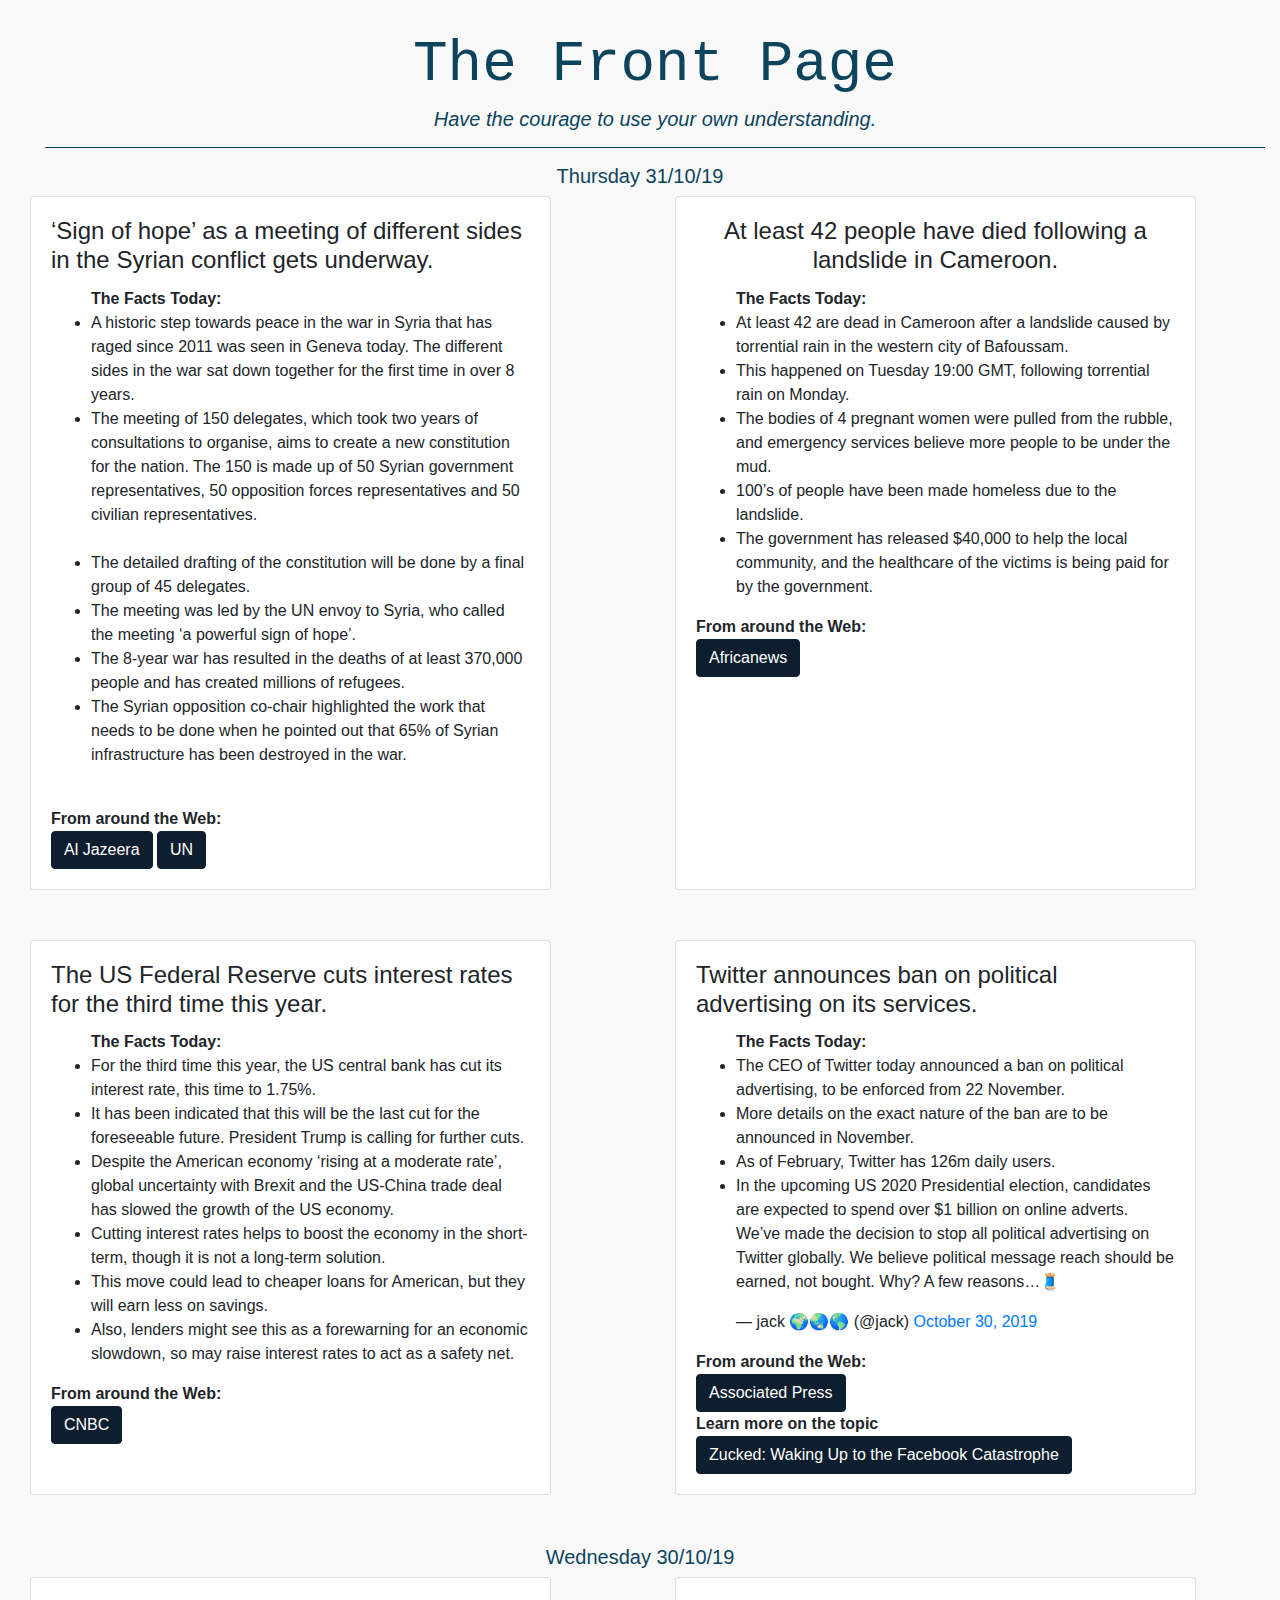
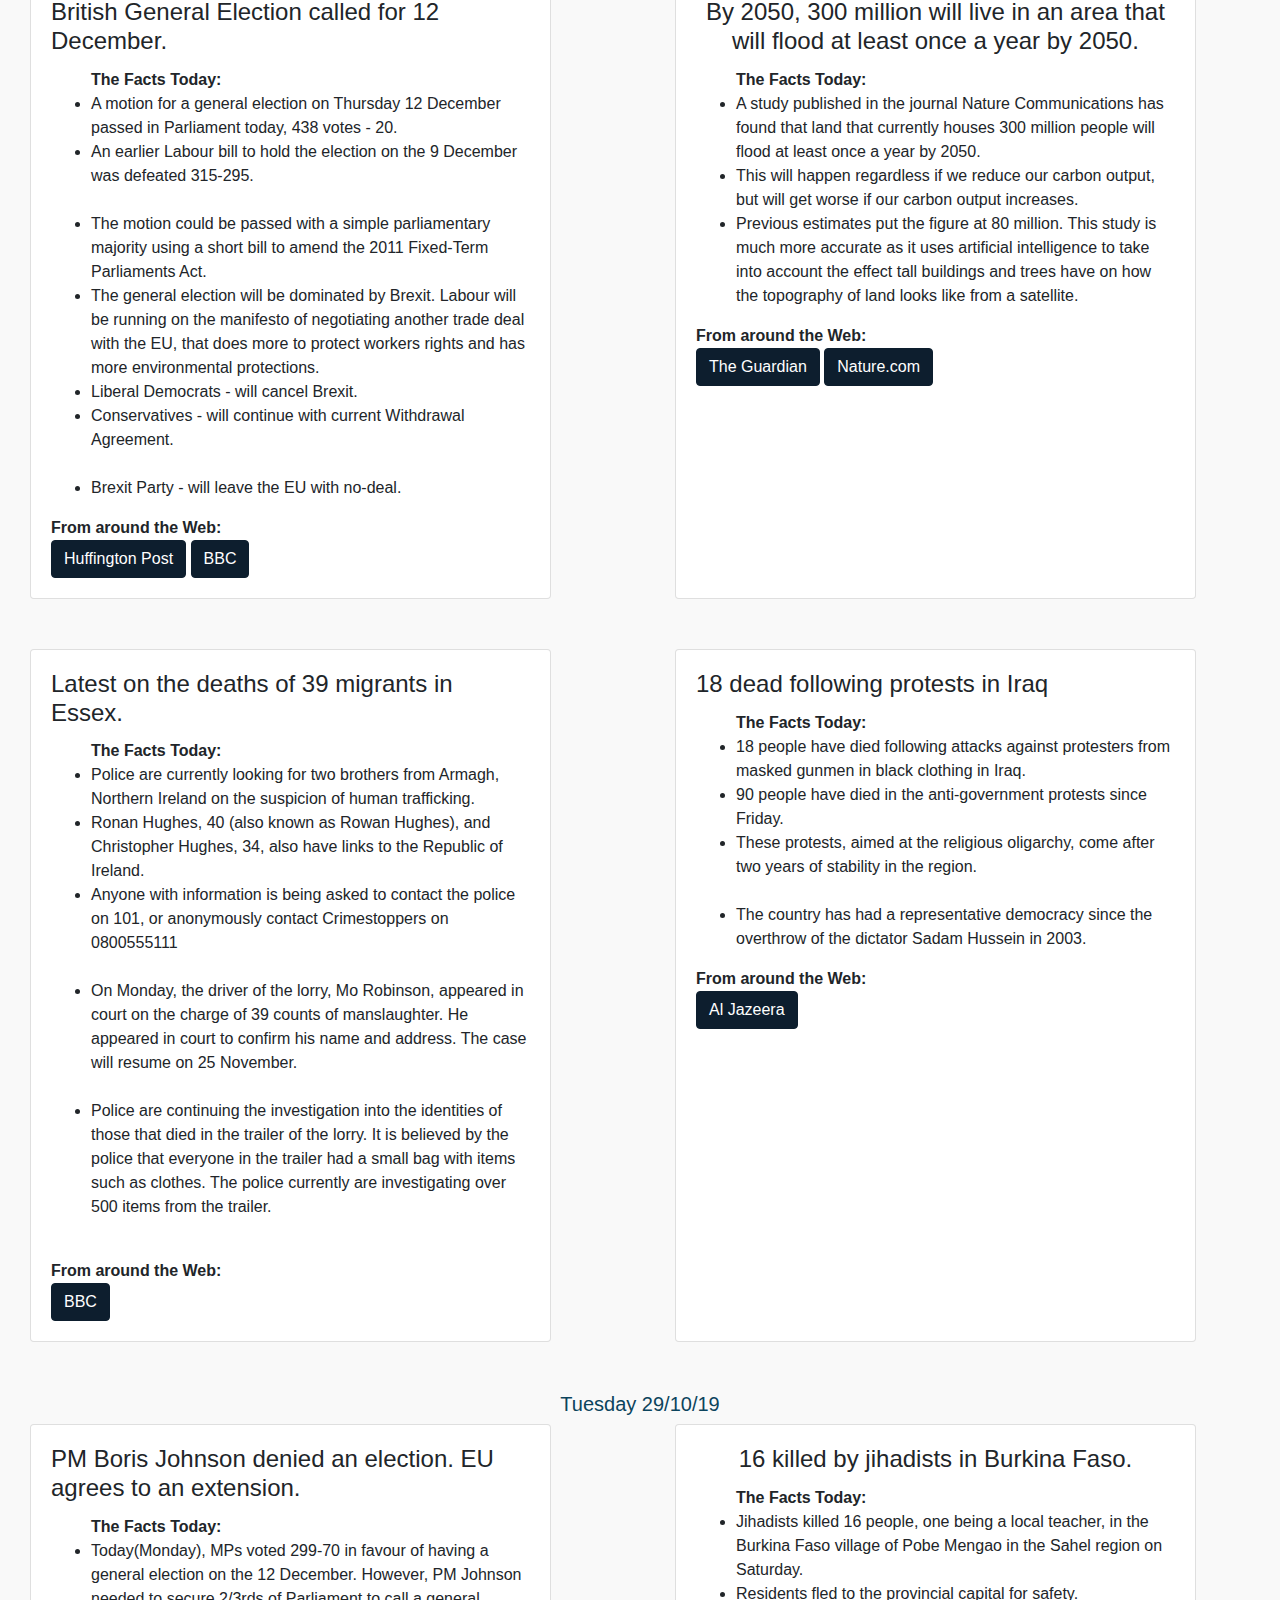
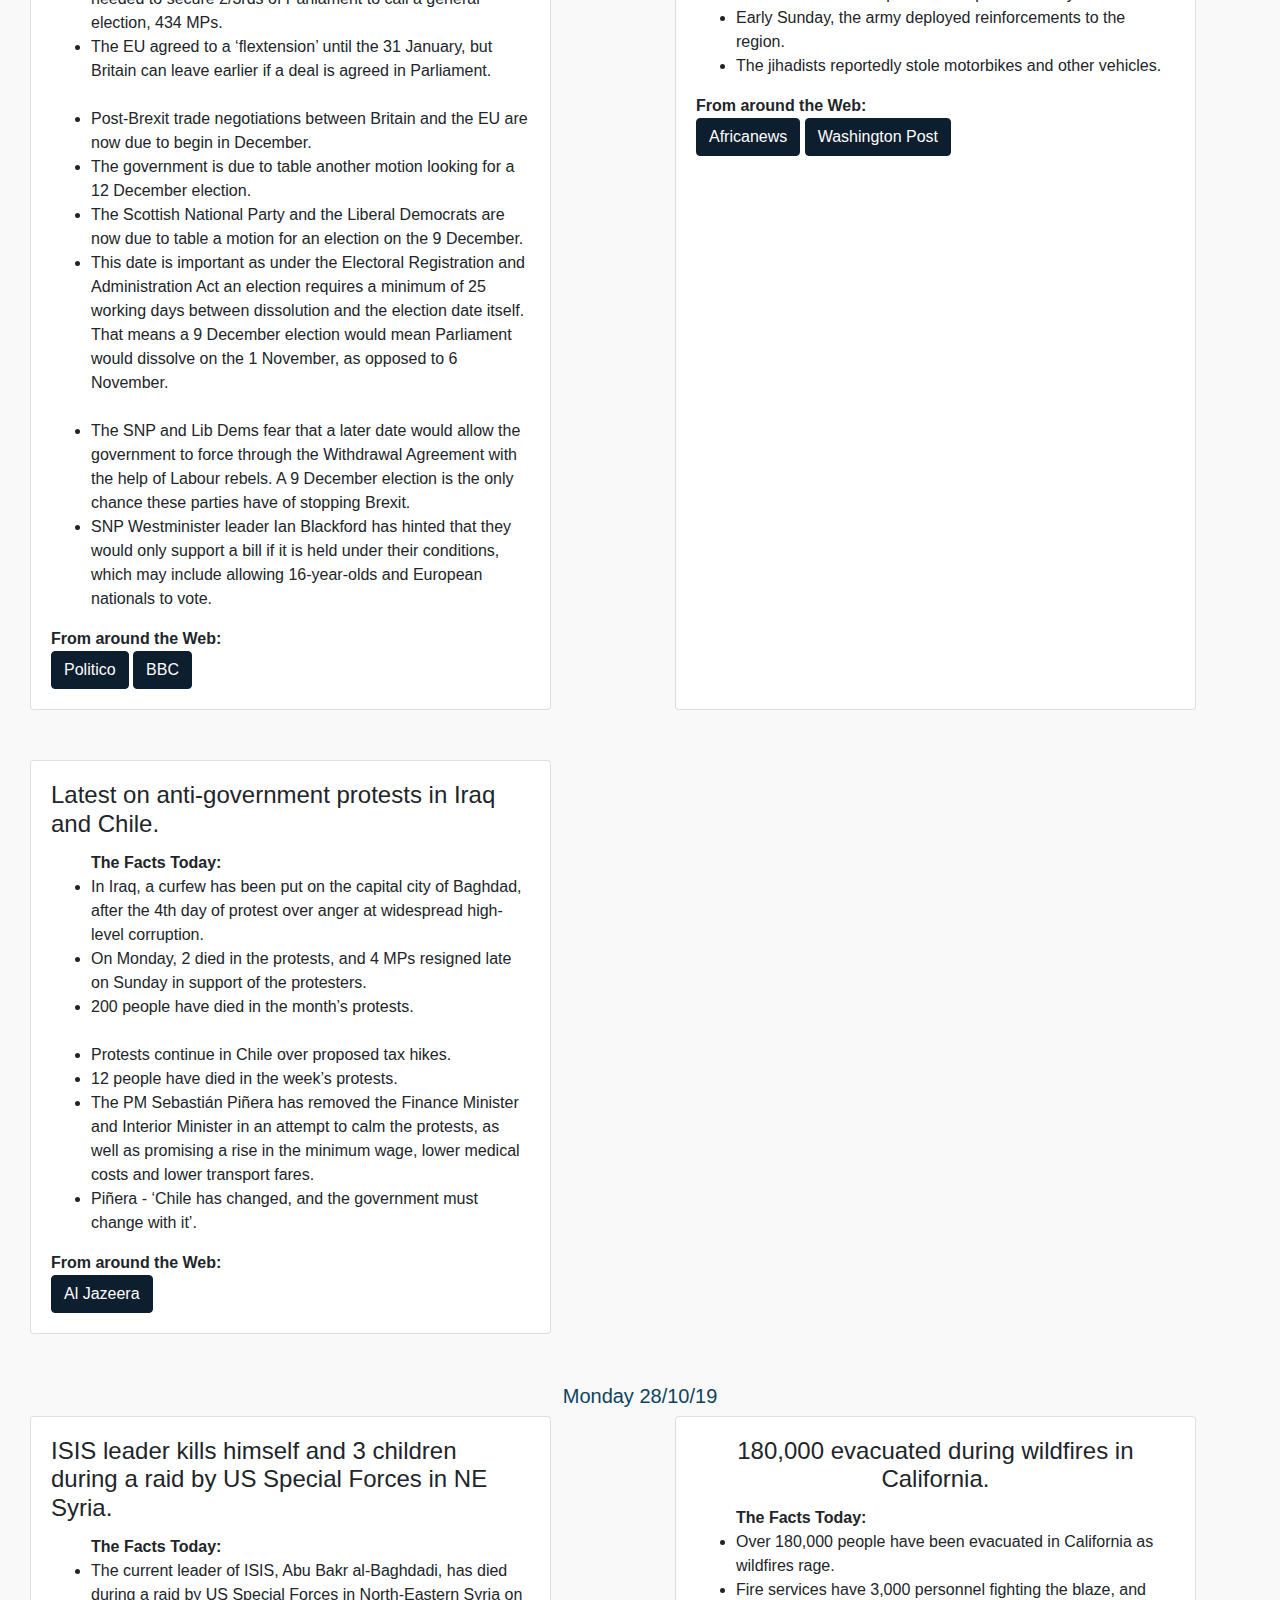
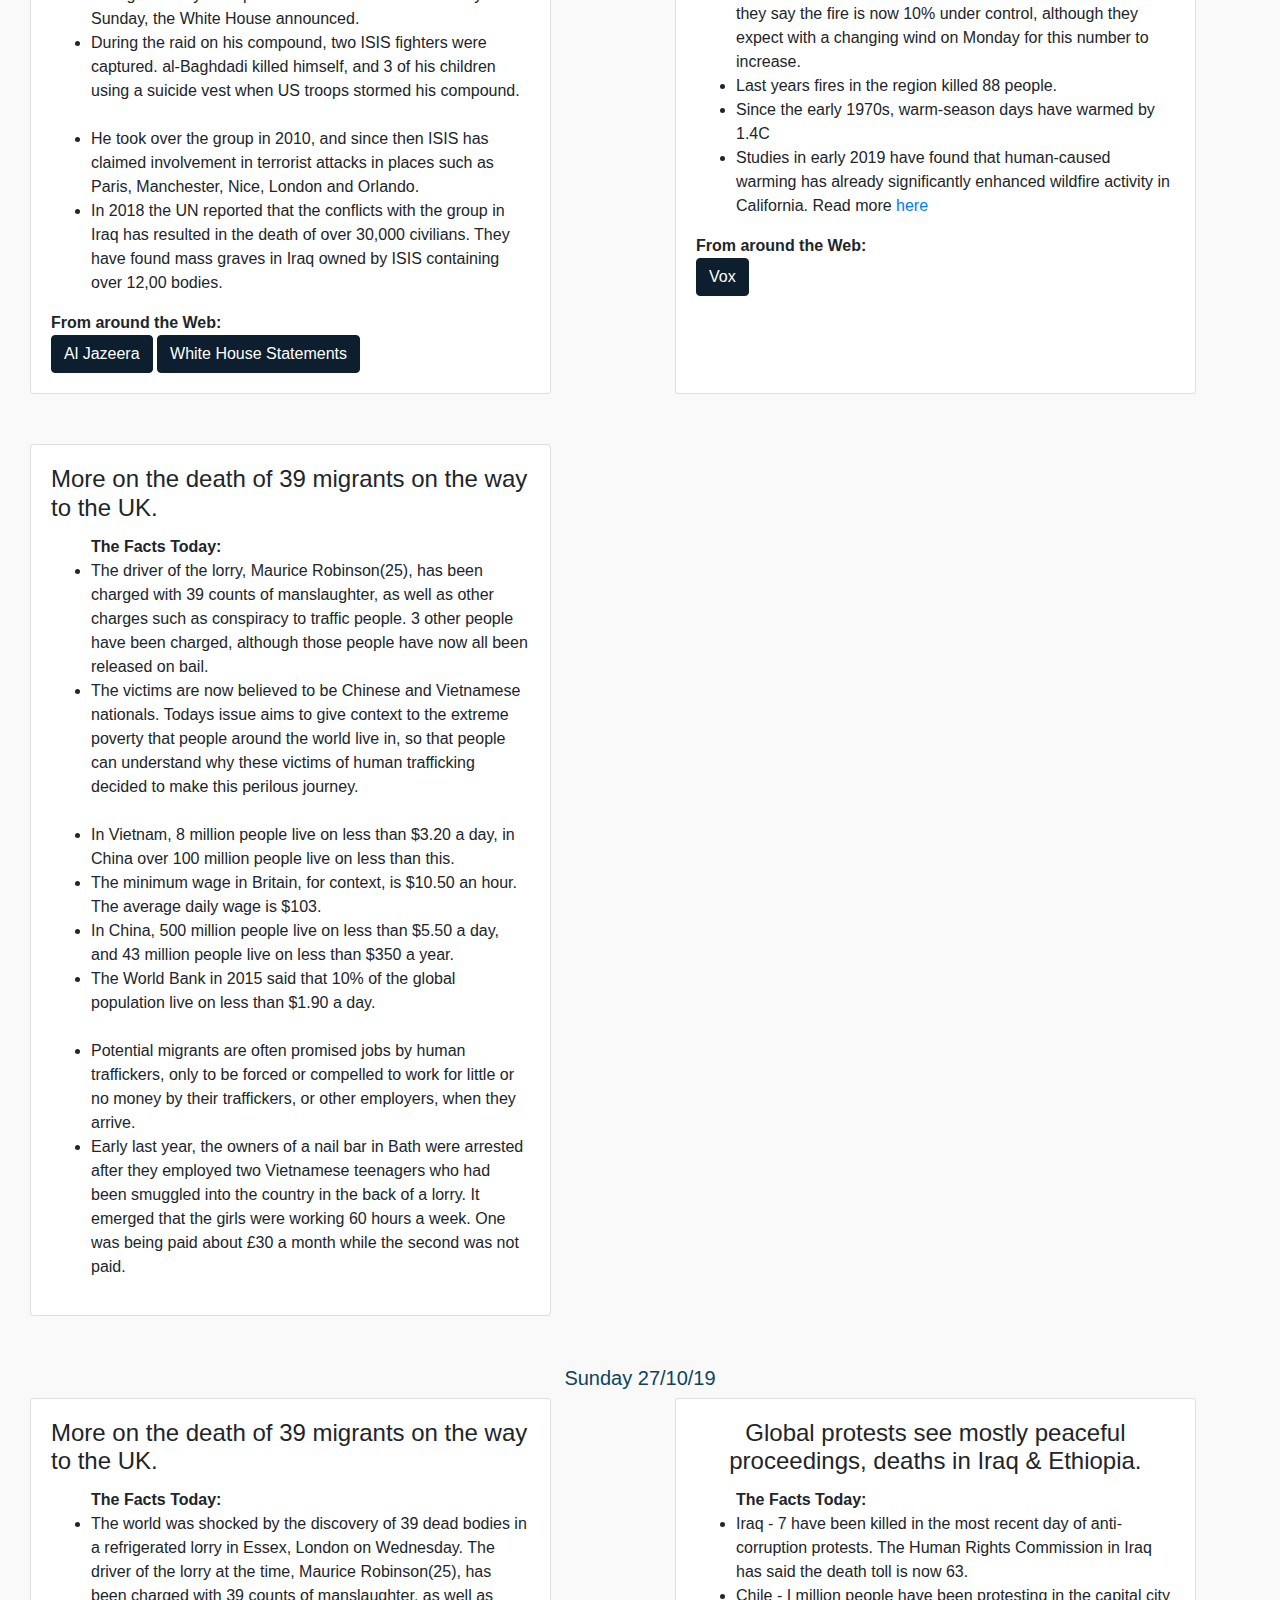
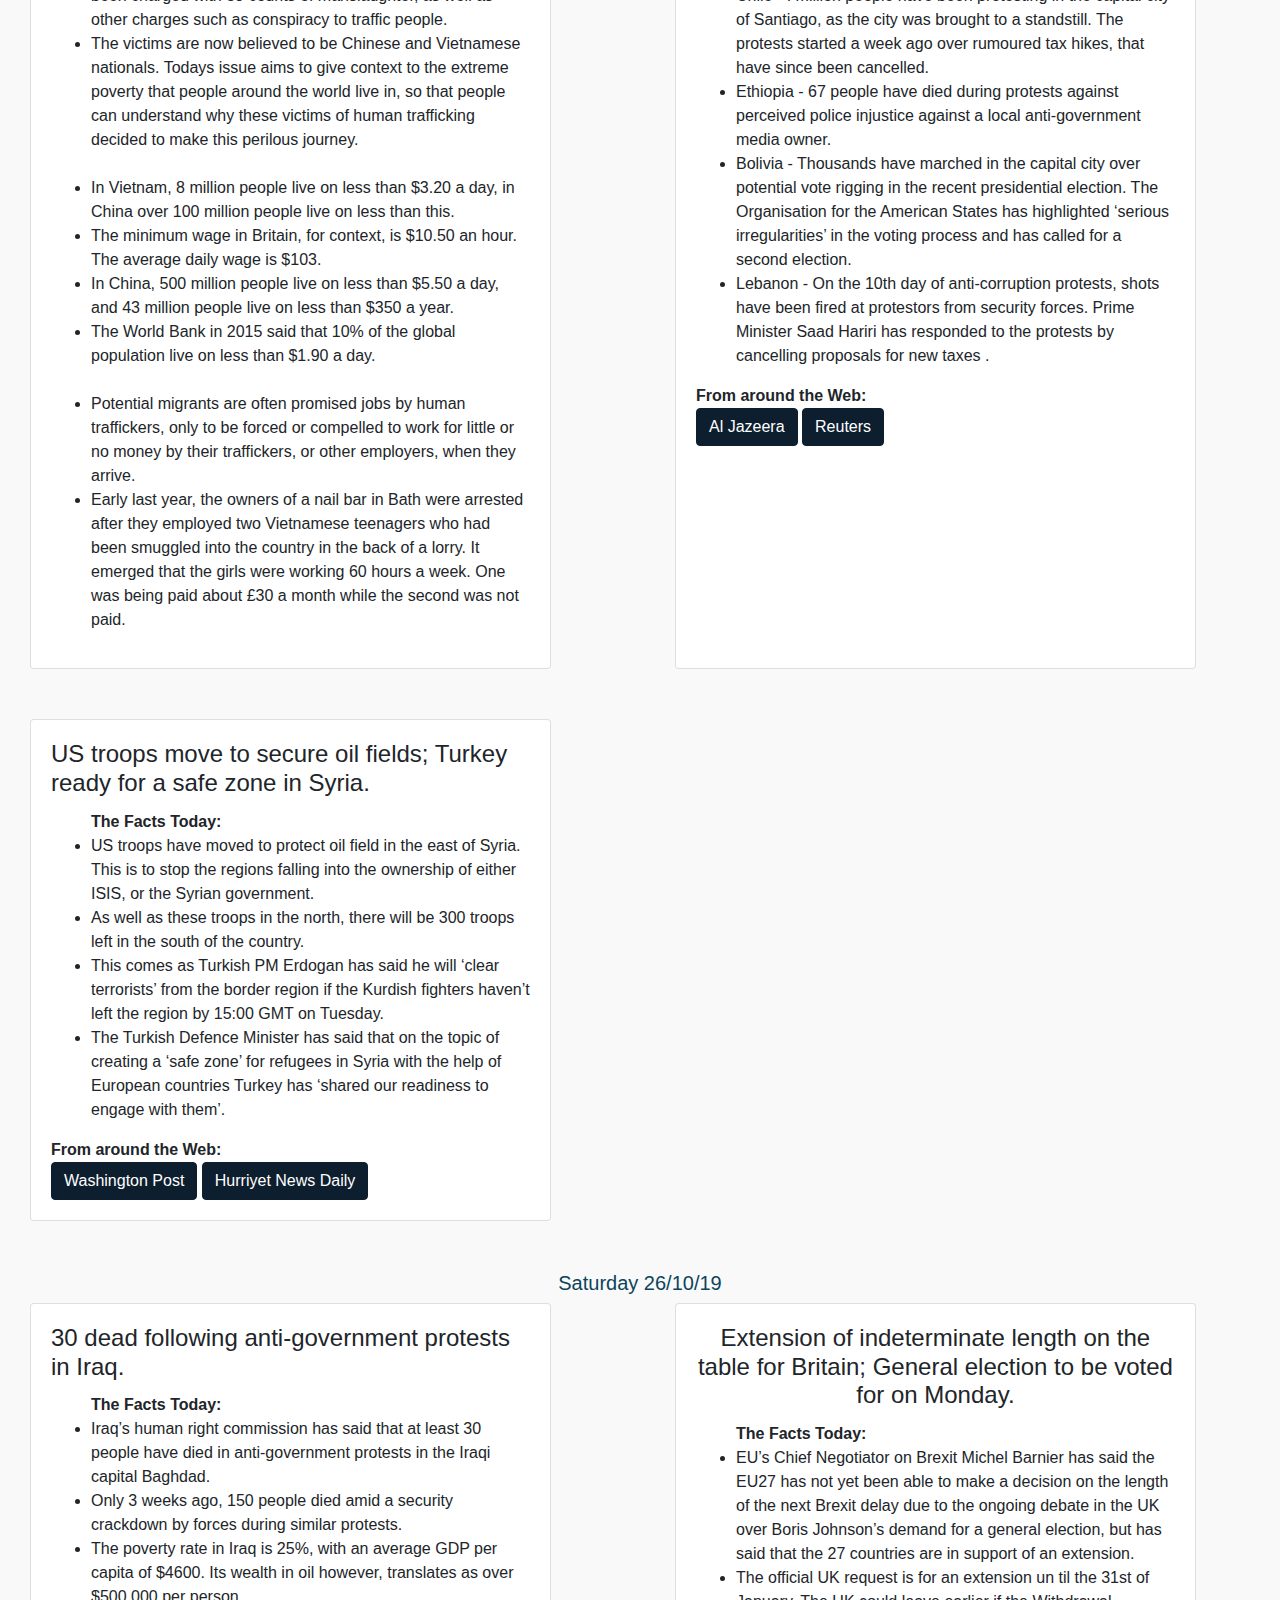
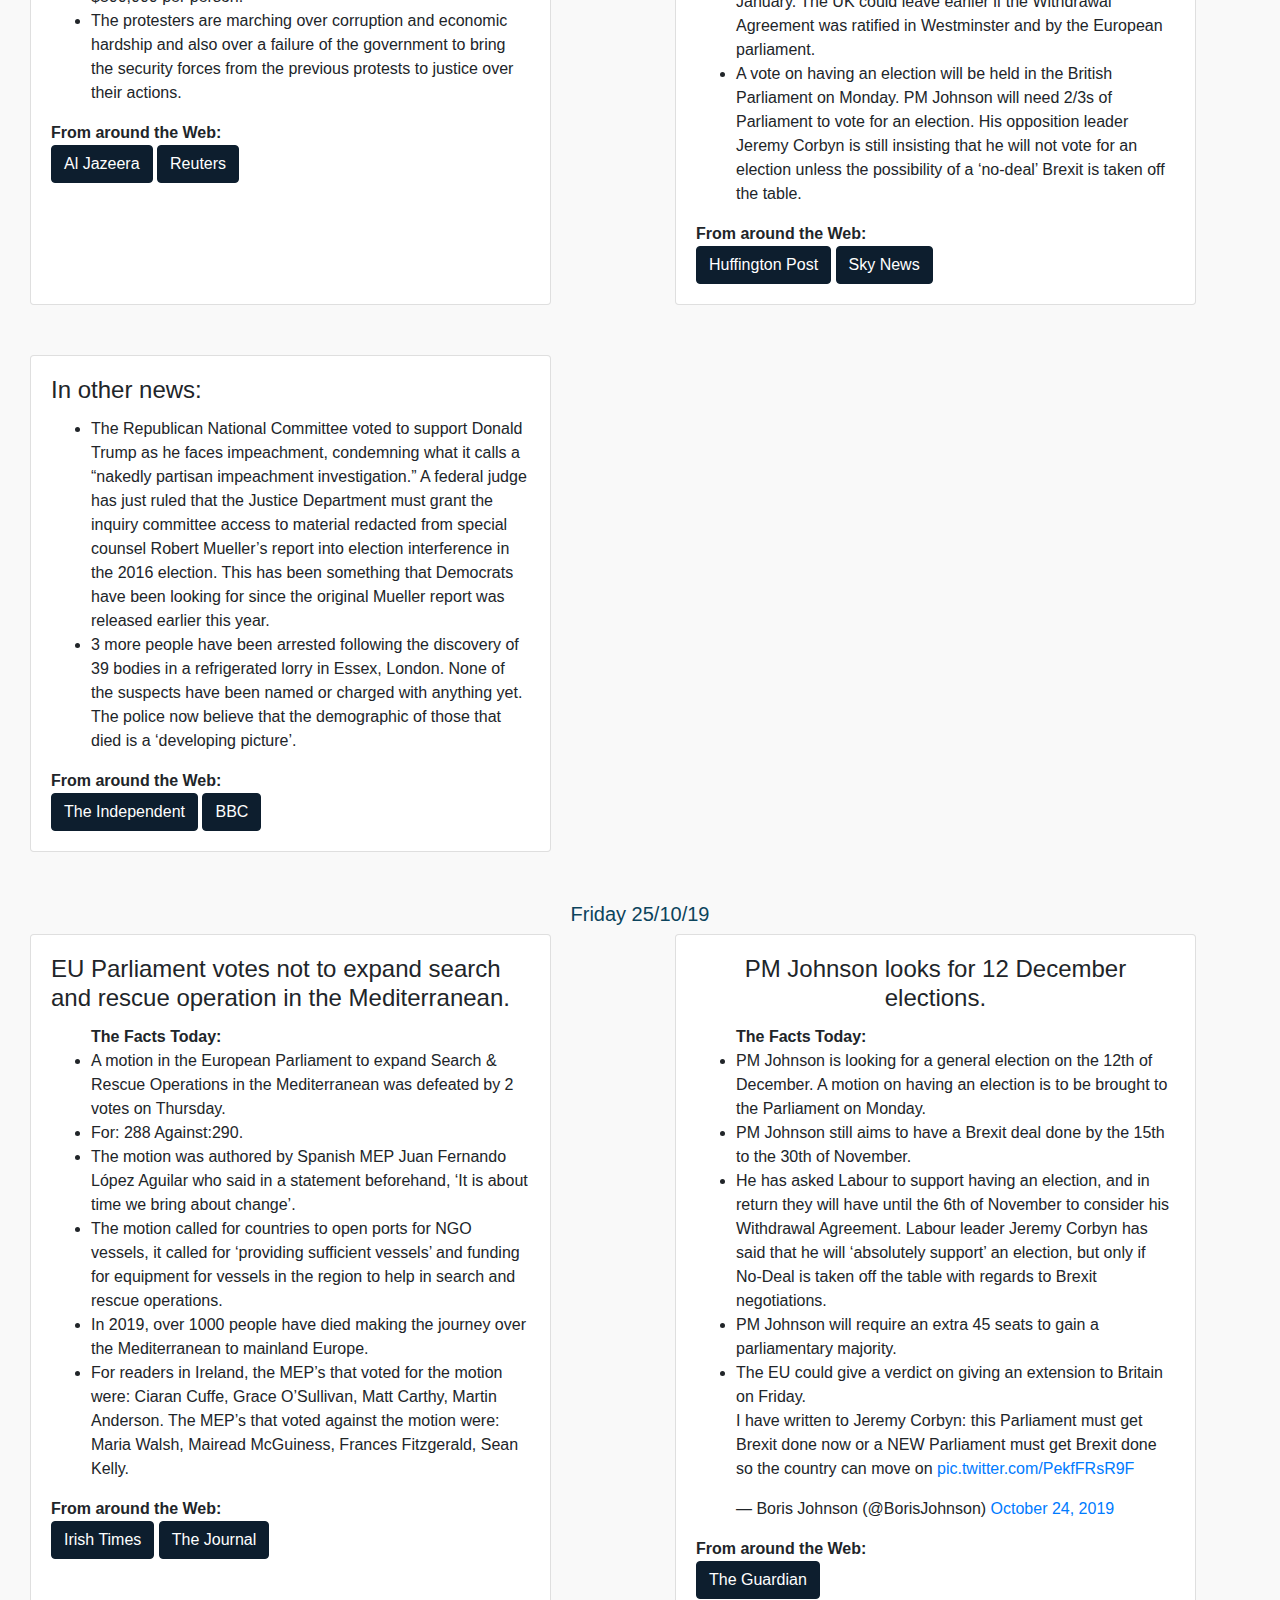
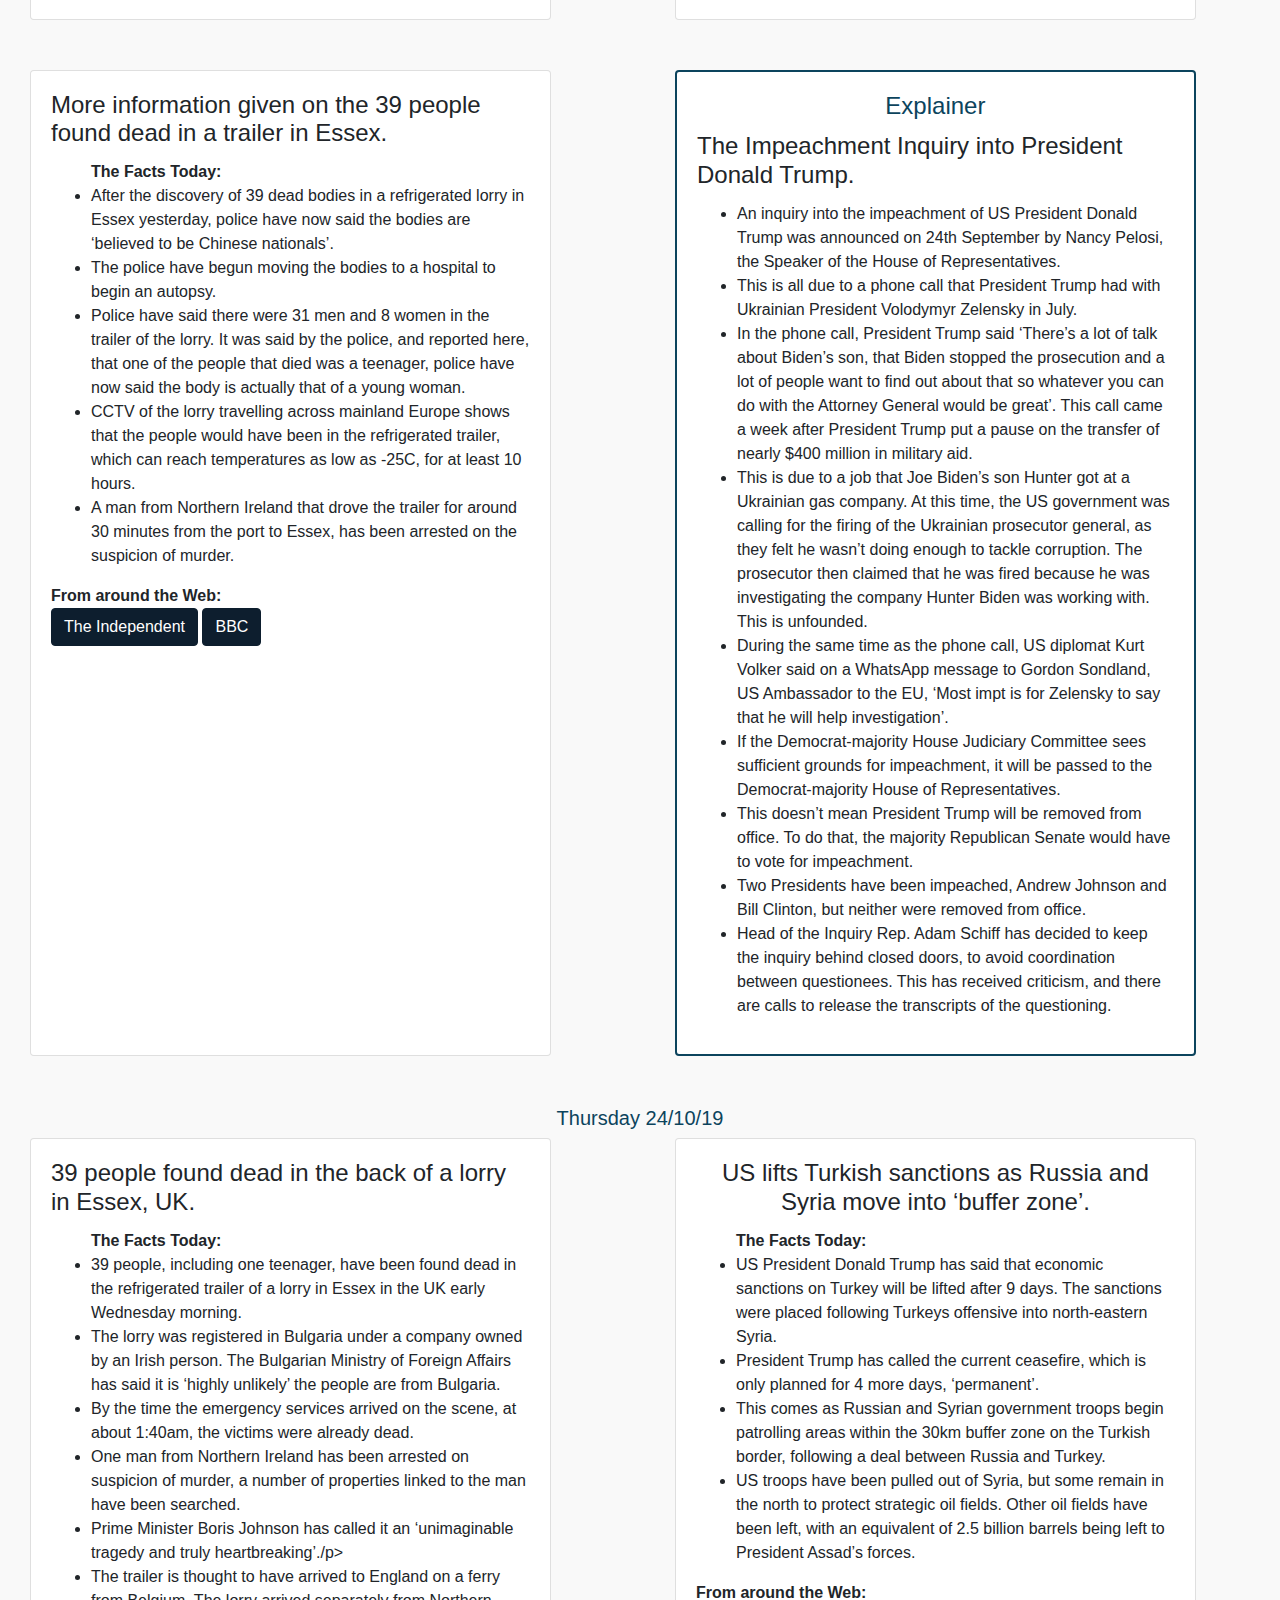
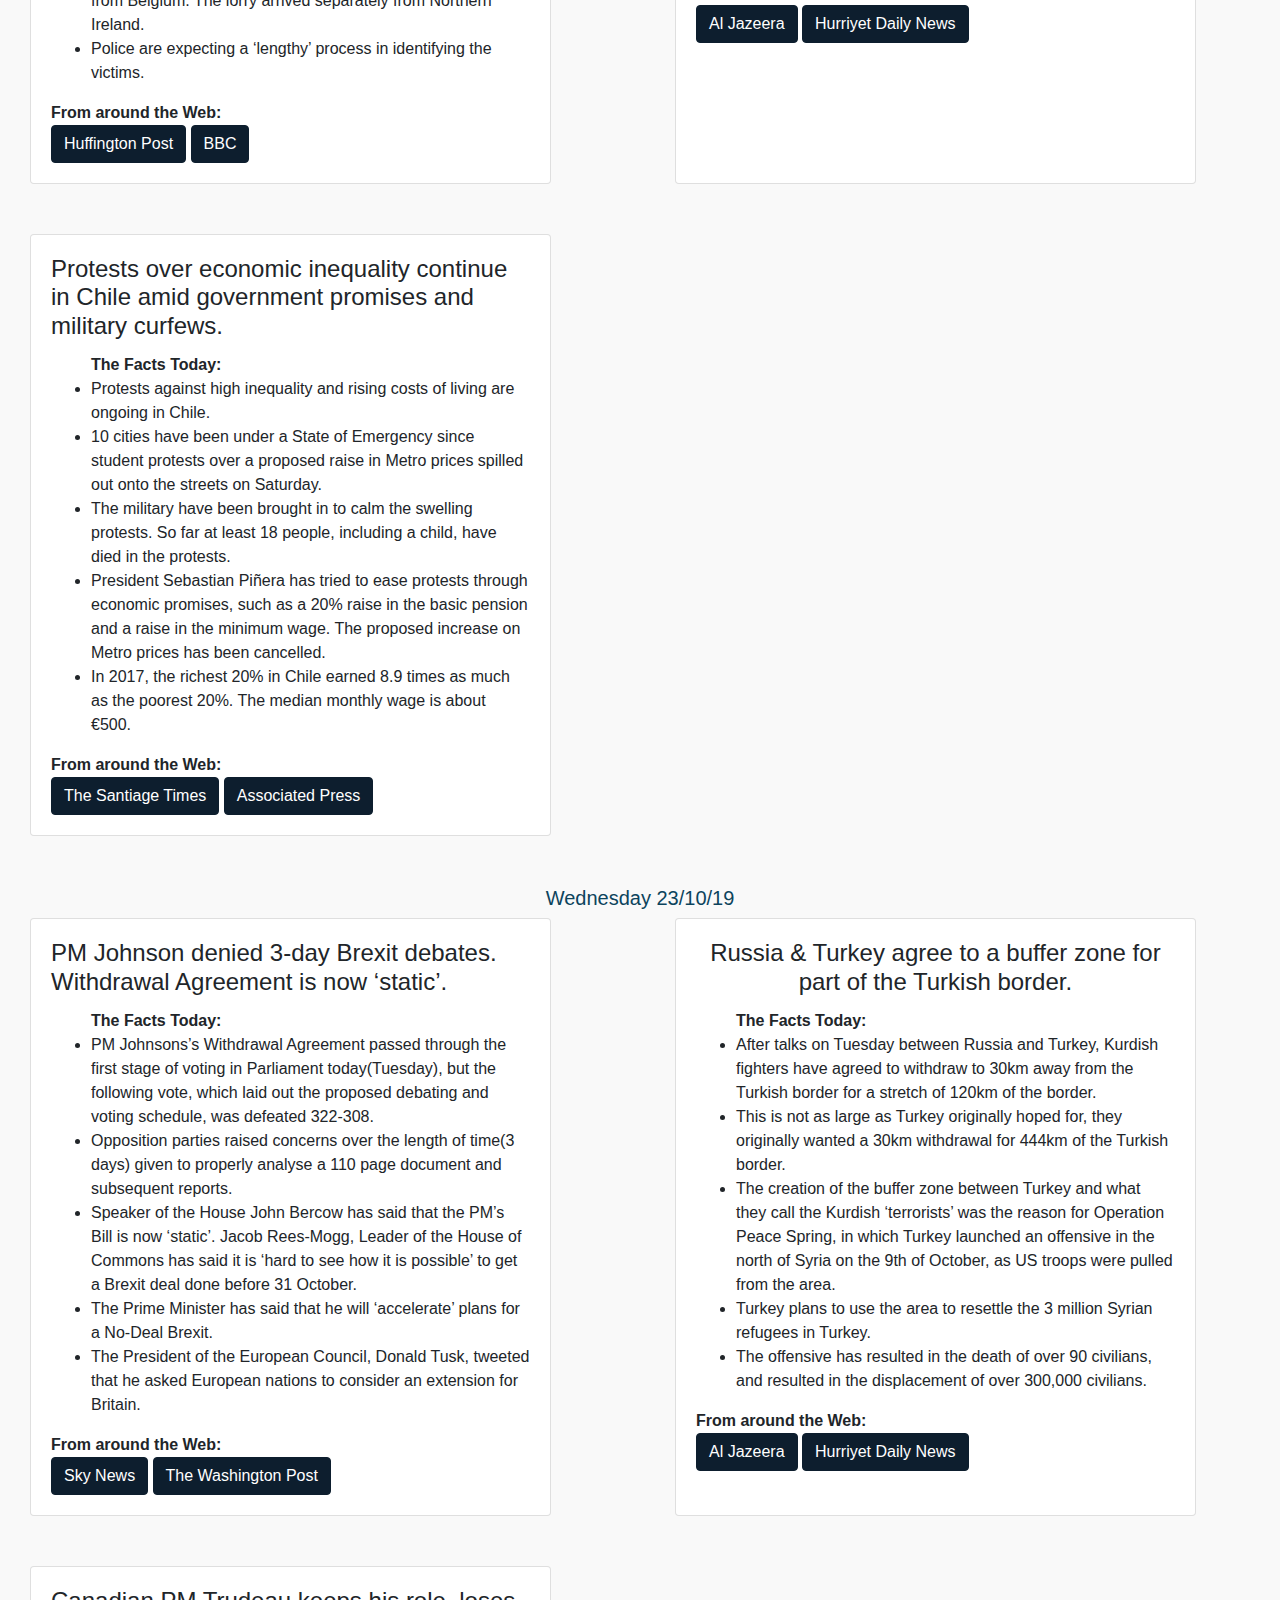
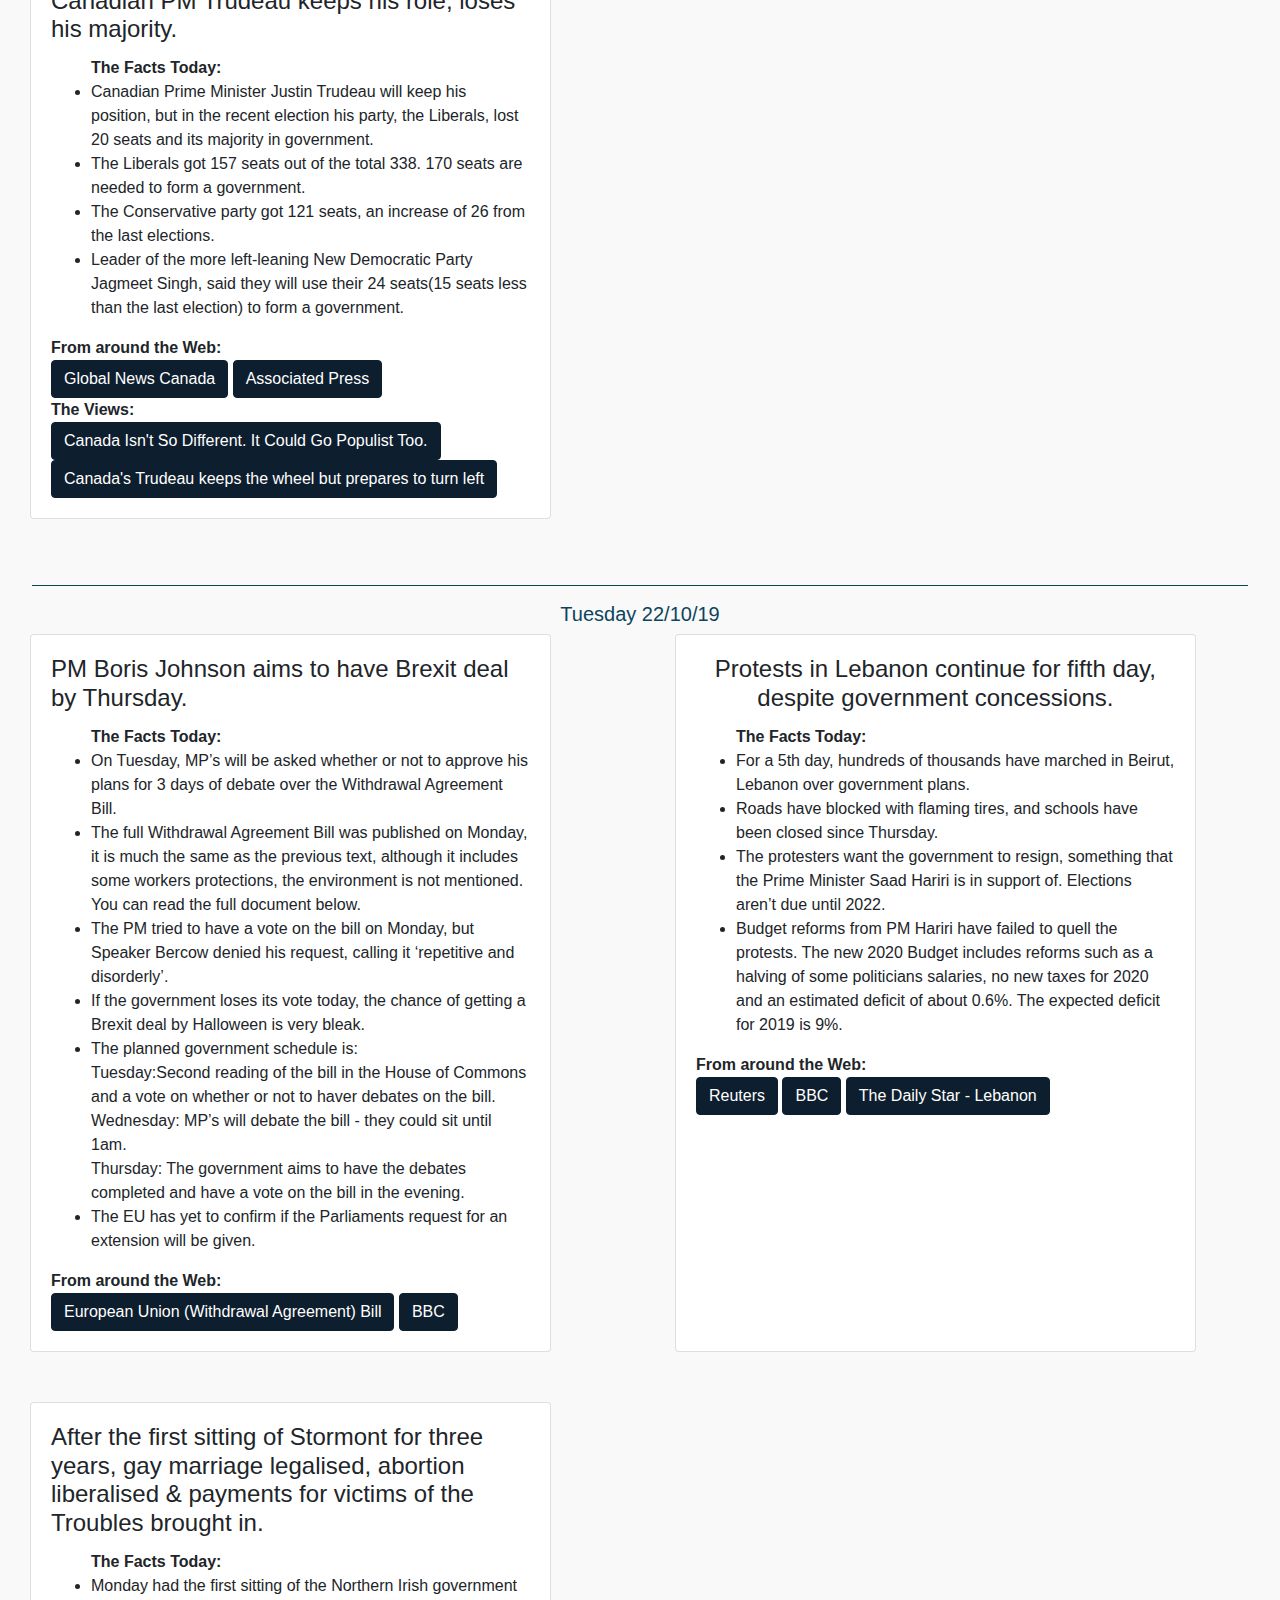
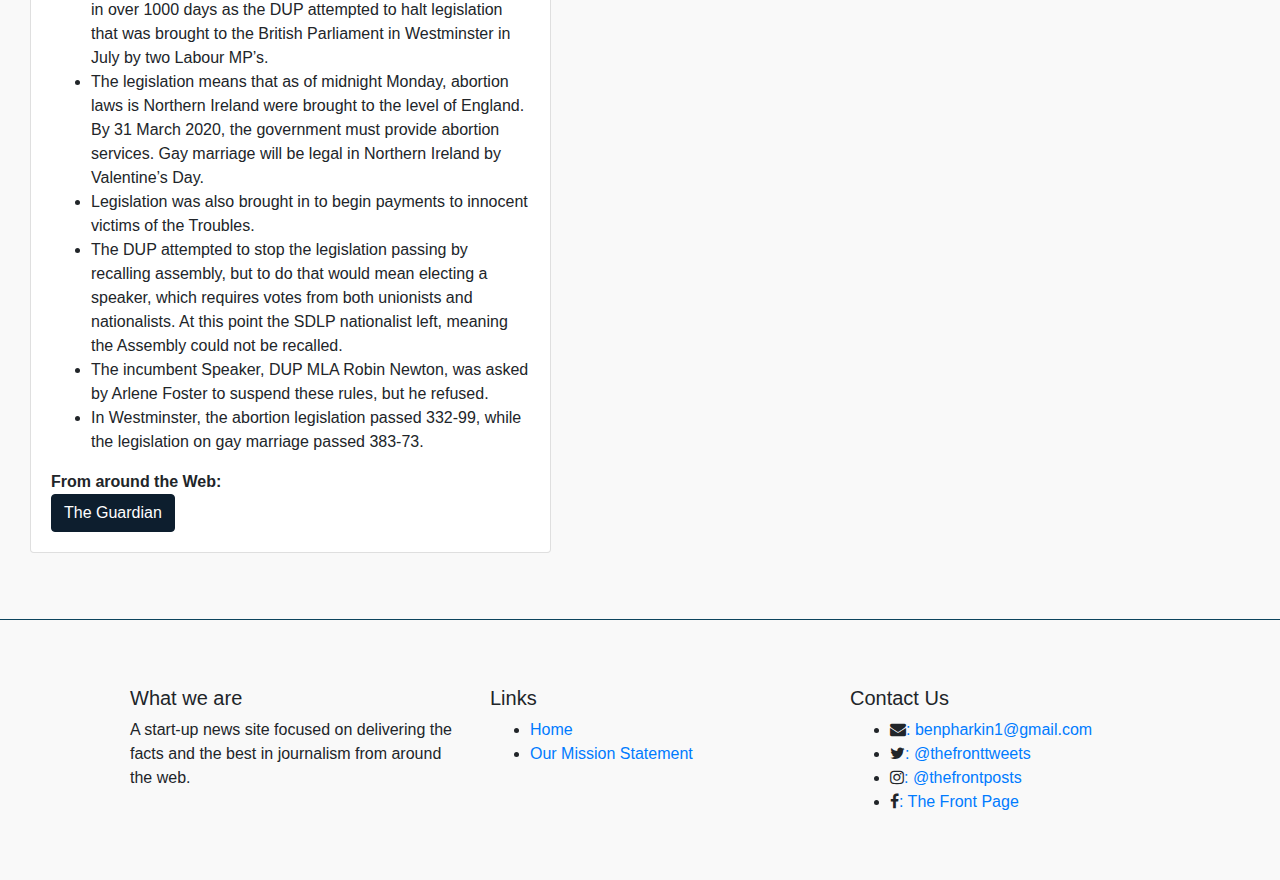
==== commit 2decc475: "day 15 draft" ====
--- a/index.html
+++ b/index.html
@@ -26,6 +26,93 @@
   </div>
 </div>
 <div class="container_fluid" >
+  <h5 style="text-align: center;color:#0c445d;">Thursday 31/10/19</h5>
+<!--<h1 style="text-align: center;color:#0c445d;";>International</h1>-->
+<div class="row" style="margin-left:30px;">
+  <div class="card col-sm-5"  >
+    <div class="card-body">
+      <h4 class="card-title">‘Sign of hope’ as a meeting of different sides in the Syrian conflict gets underway.</h4>
+      <ul><strong><p class="card-text" >The Facts Today:</p></strong>
+        <li><p class="card-text">A historic step towards peace in the war in Syria that has raged since 2011 was seen in Geneva today. The different sides in the war sat down together for the first time in over 8 years.</p></li>
+        <li><p class="card-text">The meeting of 150 delegates, which took two years of consultations to organise, aims to create a new constitution for the nation. The 150 is made up of 50 Syrian government representatives, 50 opposition forces representatives and 50 civilian representatives.</p></li><br>
+        <li><p class="card-text">The detailed drafting of the constitution will be done by a final group of 45 delegates.</p></li>
+        <li><p class="card-text">The meeting was led by the UN envoy to Syria, who called the meeting ‘a powerful sign of hope’.</p></li>
+        <li><p class="card-text">The 8-year war has resulted in the deaths of at least 370,000 people and has created millions of refugees.</p></li>
+        <li><p class="card-text">The Syrian opposition co-chair highlighted the work that needs to be done when he pointed out that 65% of Syrian infrastructure has been destroyed in the war.</p></li><br>
+      </ul>
+      <strong><p class="card-text"style="text-align:left">From around the Web:</p></strong>
+      <a href="https://www.aljazeera.com/news/2019/10/long-awaited-syrian-constitutional-committee-meets-time-191030151424363.html" class="btn btn-primary ">Al Jazeera</a>
+      <a href="https://news.un.org/en/story/2019/10/1050241" class="btn btn-primary ">UN</a>
+
+    </div>
+  </div>
+  <div class="col-sm-1"></div>
+  <div class="card col-sm-5"s>
+    <div class="card-body">
+      <h4 class="card-title" style="text-align: center;">At least 42 people have died following a landslide in Cameroon.</h4>
+      <ul><strong><p class="card-text" >The Facts Today:</p></strong>
+      <li><p class="card-text">At least 42 are dead in Cameroon after a landslide caused by torrential rain in the western city of Bafoussam.</p></li>
+      <li><p class="card-text">This happened on Tuesday 19:00 GMT, following torrential rain on Monday.</p></li>
+      <li><p class="card-text">The bodies of 4 pregnant women were pulled from the rubble, and emergency services believe more people to be under the mud.</p></li>
+      <li><p class="card-text">100’s of people have been made homeless due to the landslide.</p></li>
+      <li><p class="card-text">The government has released $40,000 to help the local community, and the healthcare of the victims is being paid for by the government.</p></li>
+
+    </ul>
+      <strong><p class="card-text"style="text-align:left">From around the Web:</p></strong>
+      <a href="https://www.africanews.com/2019/10/30/cameroon-dozens-killed-34-missing-in-deadly-landslide/" class="btn btn-primary ">Africanews</a>
+
+    </div>
+  </div>
+
+  
+
+
+
+  <div class="card col-sm-5"  >
+    <div class="card-body">
+      <h4 class="card-title">The US Federal Reserve cuts interest rates for the third time this year.</h4>
+      <ul><strong><p class="card-text" >The Facts Today:</p></strong>
+        <li><p class="card-text">For the third time this year, the US central bank has cut its interest rate, this time to 1.75%.</p></li>
+        <li><p class="card-text">It has been indicated that this will be the last cut for the foreseeable future. President Trump is calling for further cuts.</p></li>
+        <li><p class="card-text">Despite the American economy ‘rising at a moderate rate’, global uncertainty with Brexit and the US-China trade deal has slowed the growth of the US economy.</p></li>
+        <li><p class="card-text">Cutting interest rates helps to boost the economy in the short-term, though it is not a long-term solution.</p></li>
+        <li><p class="card-text">This move could lead to cheaper loans for American, but they will earn less on savings.</p></li>
+        <li><p class="card-text">Also, lenders might see this as a forewarning for an economic slowdown, so may raise interest rates to act as a safety net.</p></li>
+      </ul>
+      <strong><p class="card-text"style="text-align:left">From around the Web:</p></strong>
+      <a href="https://www.cnbc.com/2019/10/30/fed-decision-interest-rates-cut.html" class="btn btn-primary ">CNBC</a>
+
+    </div>
+  </div>
+
+
+  <div class="col-sm-1"></div>
+
+  <div class="card col-sm-5"  >
+    <div class="card-body">
+      <h4 class="card-title">Twitter announces ban on political advertising on its services.</h4>
+      <ul><strong><p class="card-text" >The Facts Today:</p></strong>
+        <li><p class="card-text">The CEO of Twitter today announced a ban on political advertising, to be enforced from 22 November.</p></li>
+        <li><p class="card-text">More details on the exact nature of the ban are to be announced in November.</p></li>
+        <li><p class="card-text">As of February, Twitter has 126m daily users.</p></li>
+        <li><p class="card-text">In the upcoming US 2020 Presidential election, candidates are expected to spend over $1 billion on online adverts.</p></li>
+        <blockquote class="twitter-tweet"><p lang="en" dir="ltr">We’ve made the decision to stop all political advertising on Twitter globally. We believe political message reach should be earned, not bought. Why? A few reasons…🧵</p>&mdash; jack 🌍🌏🌎 (@jack) <a href="https://twitter.com/jack/status/1189634360472829952?ref_src=twsrc%5Etfw">October 30, 2019</a></blockquote> <script async src="https://platform.twitter.com/widgets.js" charset="utf-8"></script>
+      </ul>
+      <strong><p class="card-text"style="text-align:left">From around the Web:</p></strong>
+      <a href="https://apnews.com/63057938a5b64d3592f800de19f443bc?utm_source=Twitter&utm_medium=AP&utm_campaign=SocialFlow" class="btn btn-primary ">Associated Press</a>
+      <strong><p class="card-text"style="text-align:left">Learn more on the topic</p></strong>
+      <a href="https://www.amazon.co.uk/Zucked-Waking-Up-Facebook-Catastrophe/dp/0008318999/ref=sr_1_1?keywords=zucked&qid=1572484500&sr=8-1" class="btn btn-primary ">Zucked: Waking Up to the Facebook Catastrophe</a>
+
+    </div>
+  </div>
+</div>
+
+</div> 
+
+
+
+
+<div class="container_fluid" >
   <h5 style="text-align: center;color:#0c445d;">Wednesday 30/10/19</h5>
 <!--<h1 style="text-align: center;color:#0c445d;";>International</h1>-->
 <div class="row" style="margin-left:30px;">
@@ -90,7 +177,7 @@
     <div class="card-body">
       <h4 class="card-title">18 dead following protests in Iraq</h4>
       <ul><strong><p class="card-text" >The Facts Today:</p></strong>
-        <li><p class="card-text">18 people have died following attacks against protesters fro masked gunmen in black clothing in Iraq.</p></li>
+        <li><p class="card-text">18 people have died following attacks against protesters from masked gunmen in black clothing in Iraq.</p></li>
         <li><p class="card-text">90 people have died in the anti-government protests since Friday.</p></li>
         <li><p class="card-text">These protests, aimed at the religious oligarchy, come after two years of stability in the region.</p></li><br>
         <li><p class="card-text">The country has had a representative democracy since the overthrow of the dictator Sadam Hussein in 2003.</p></li>
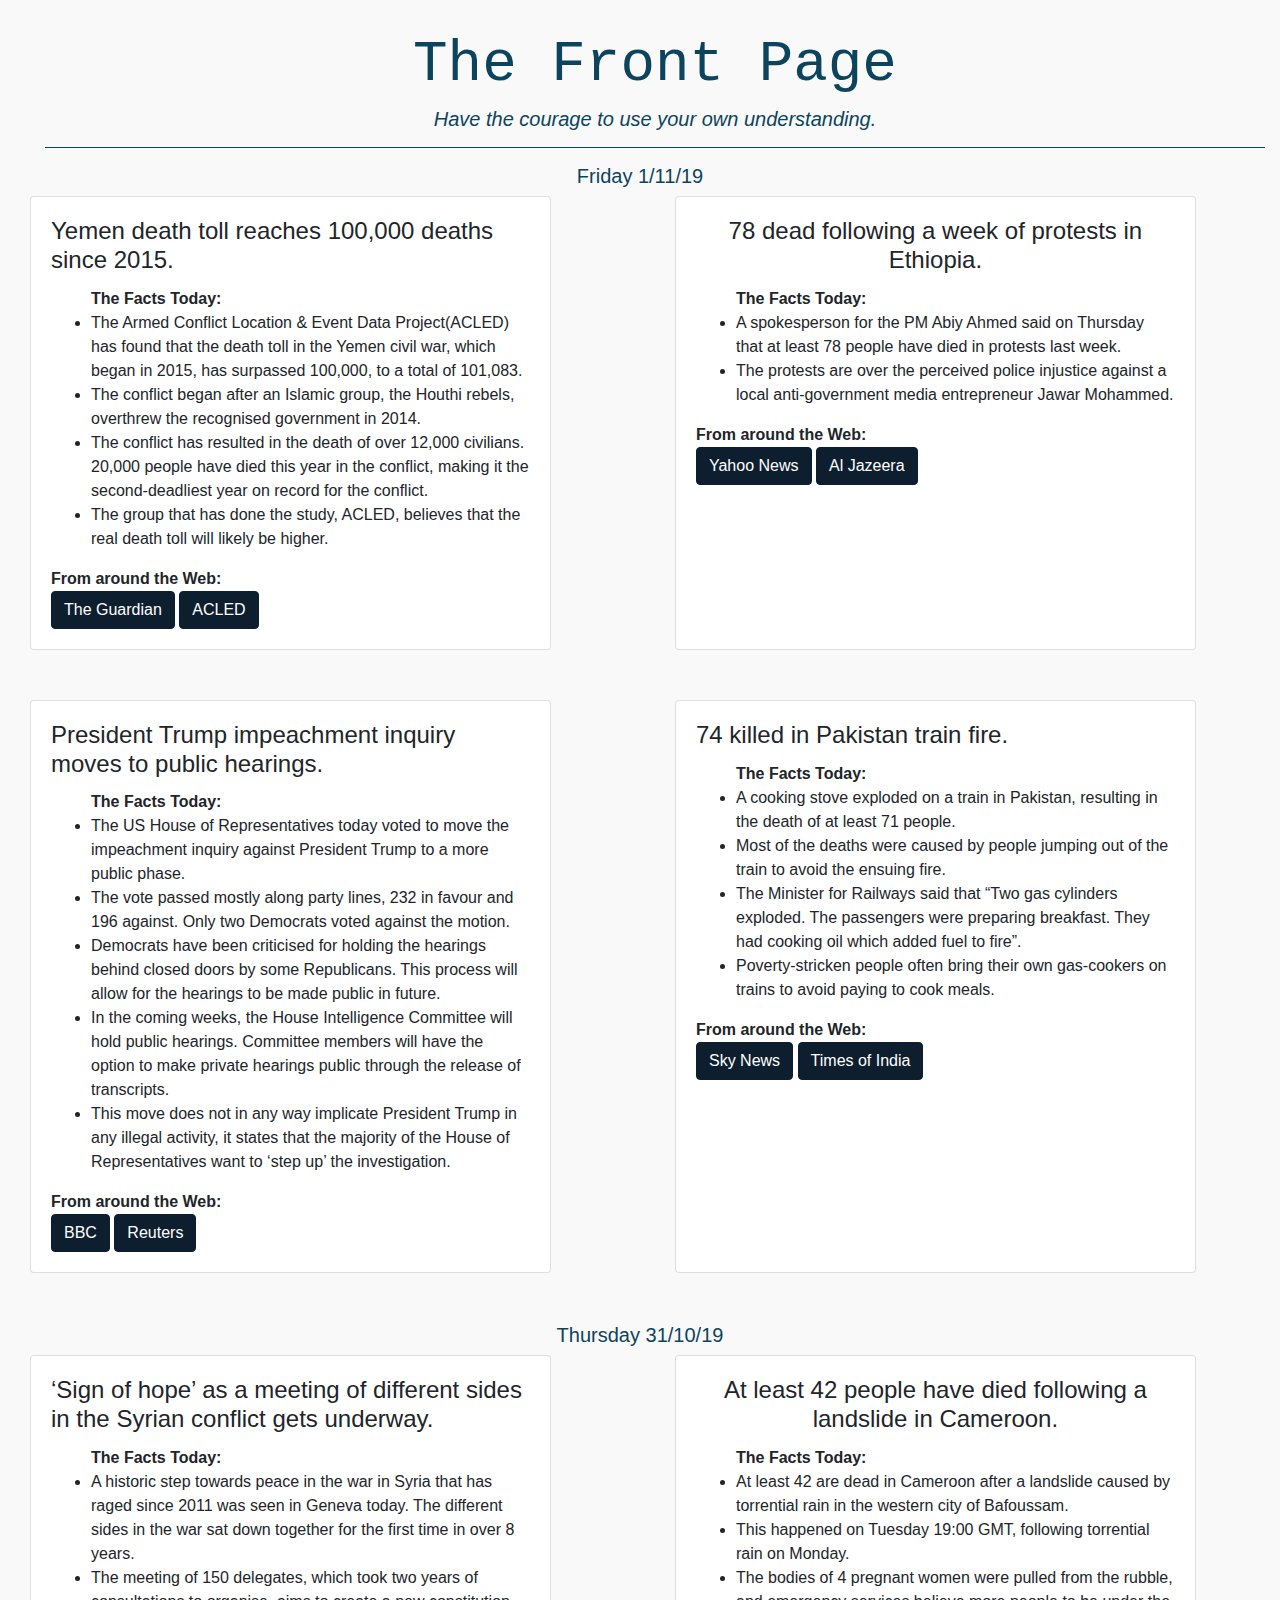
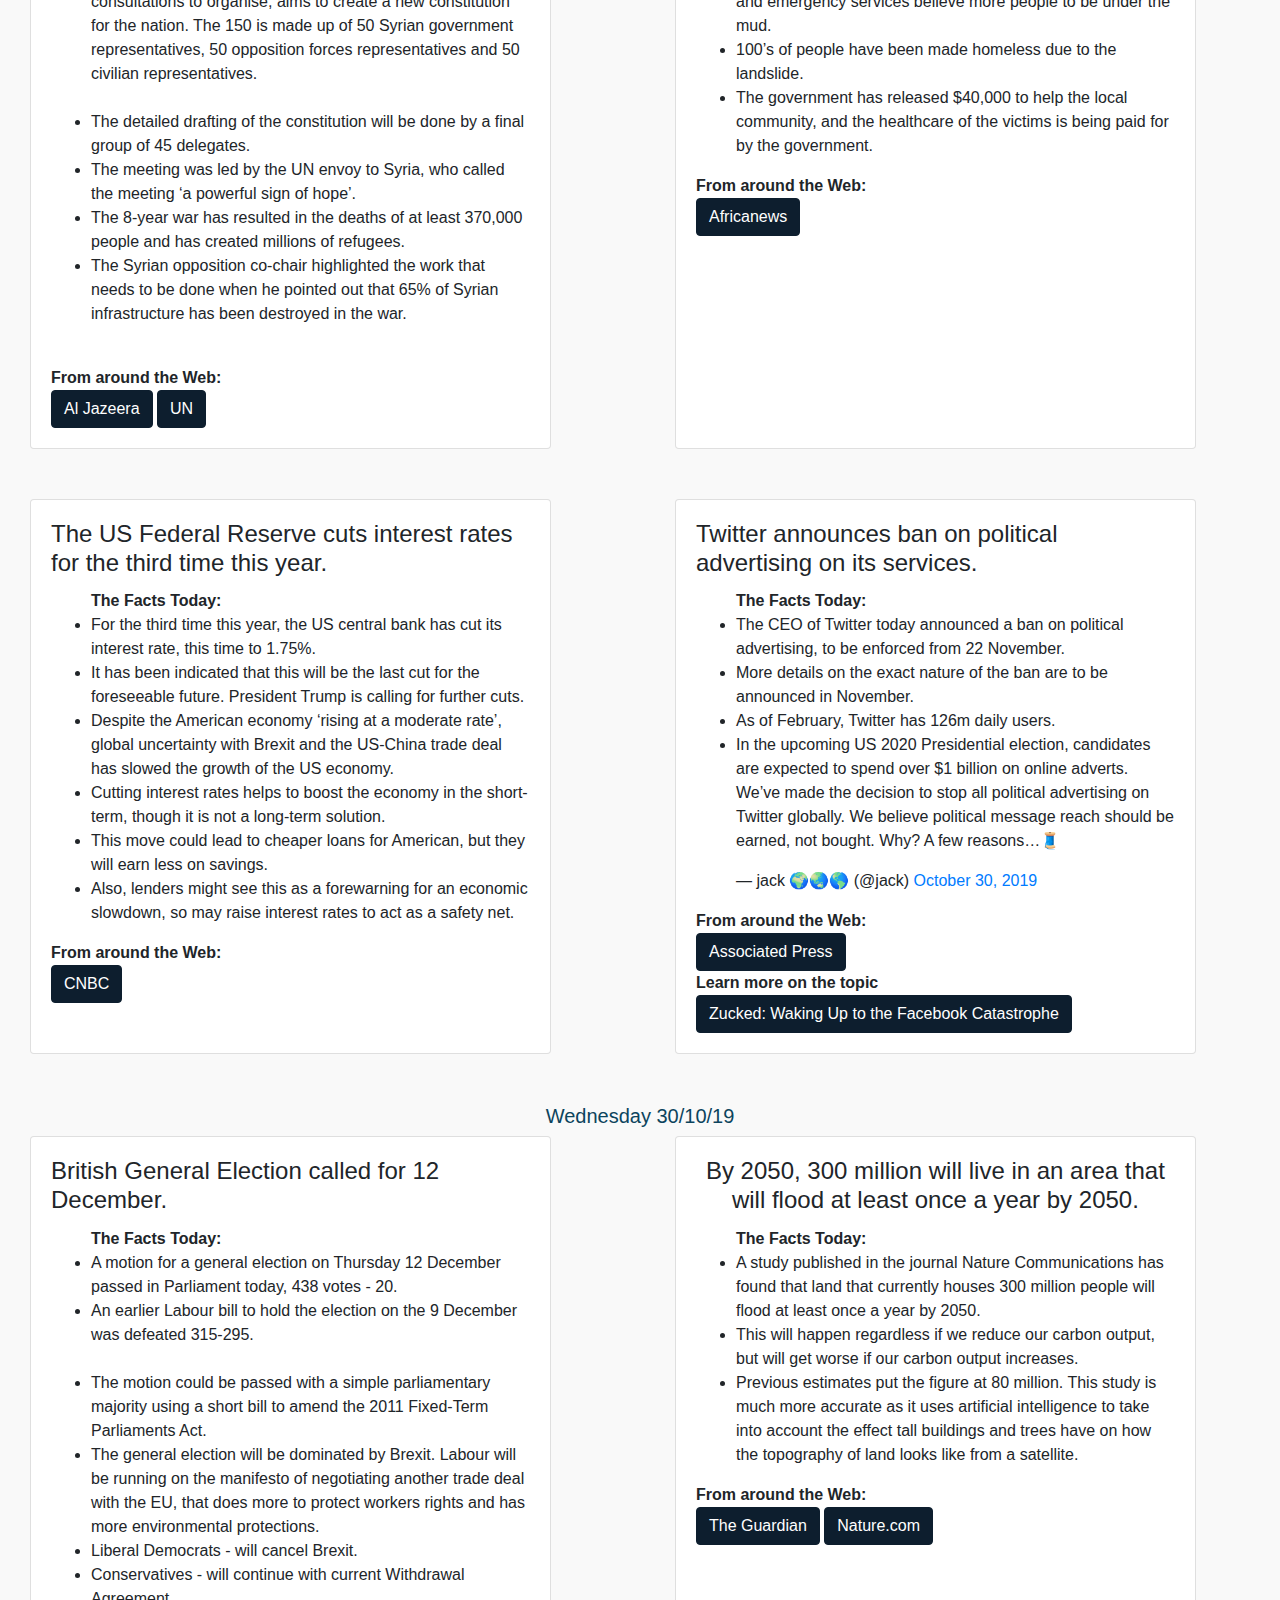
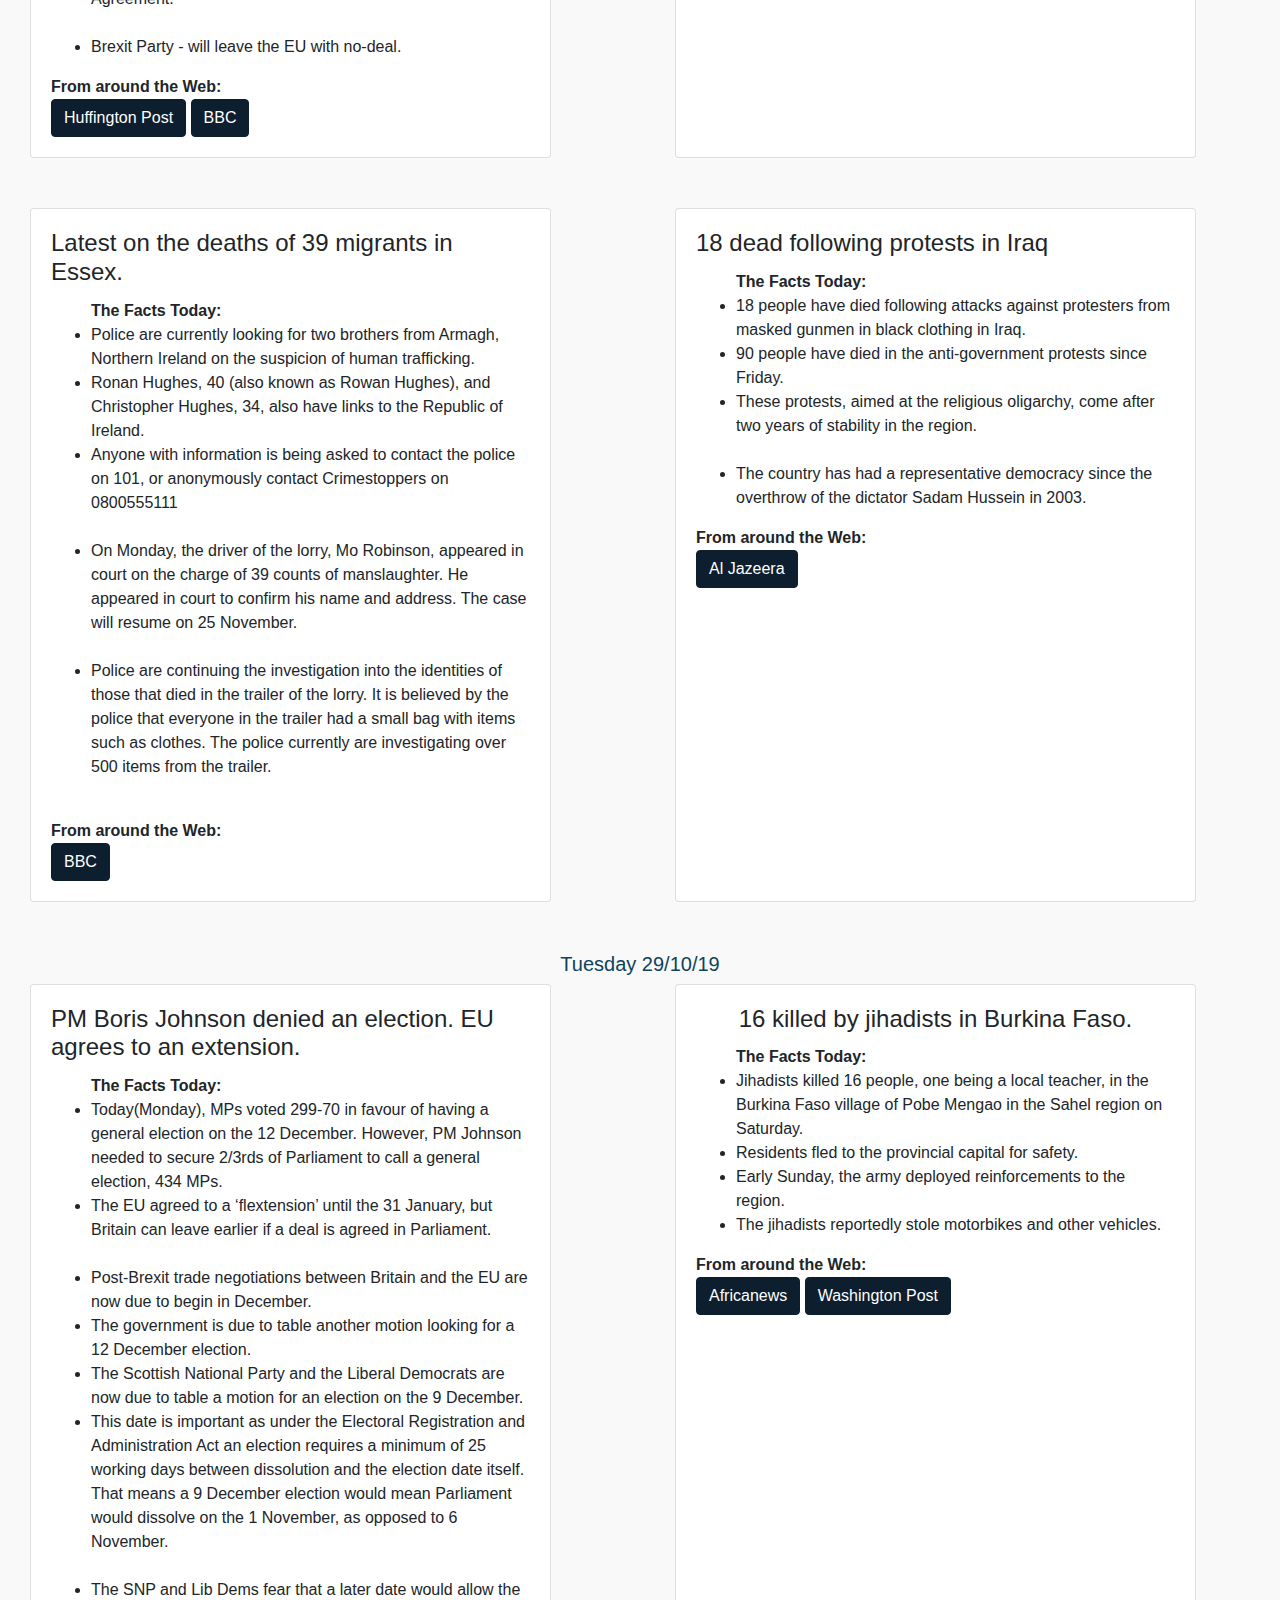
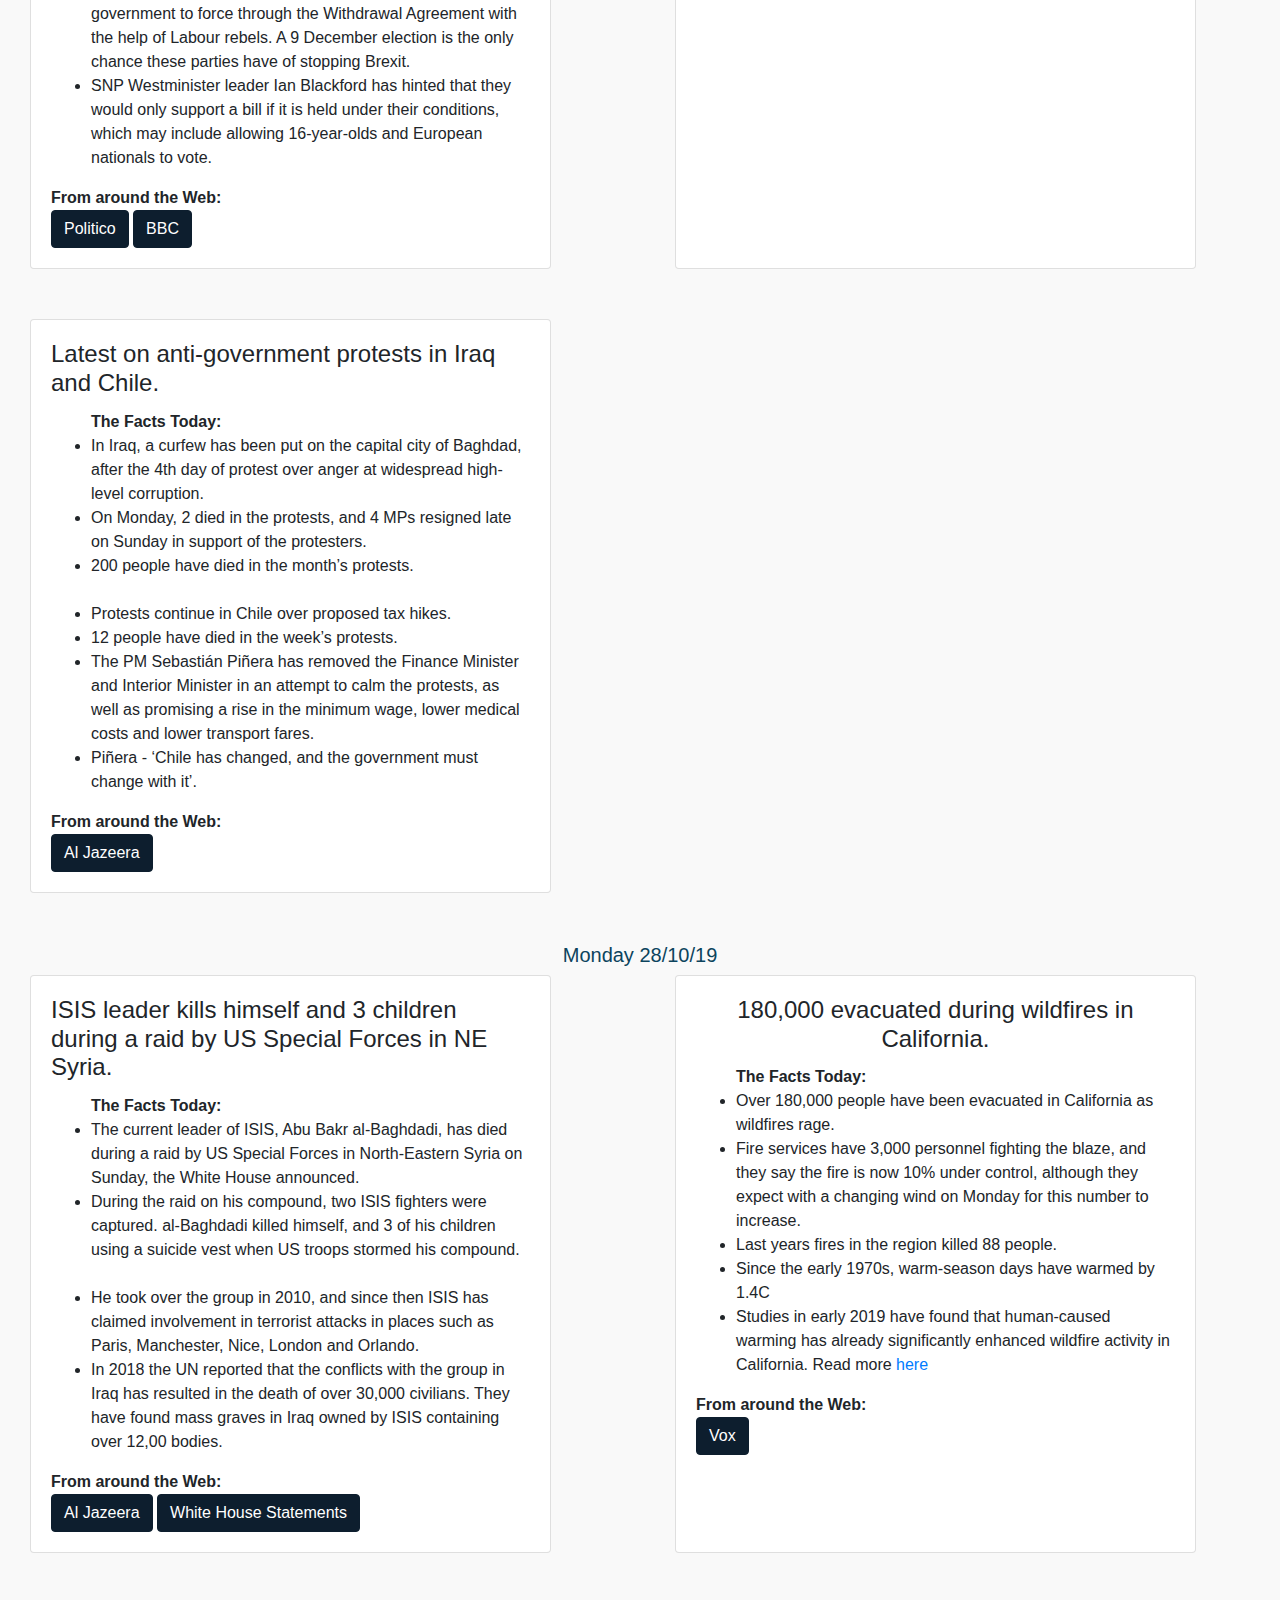
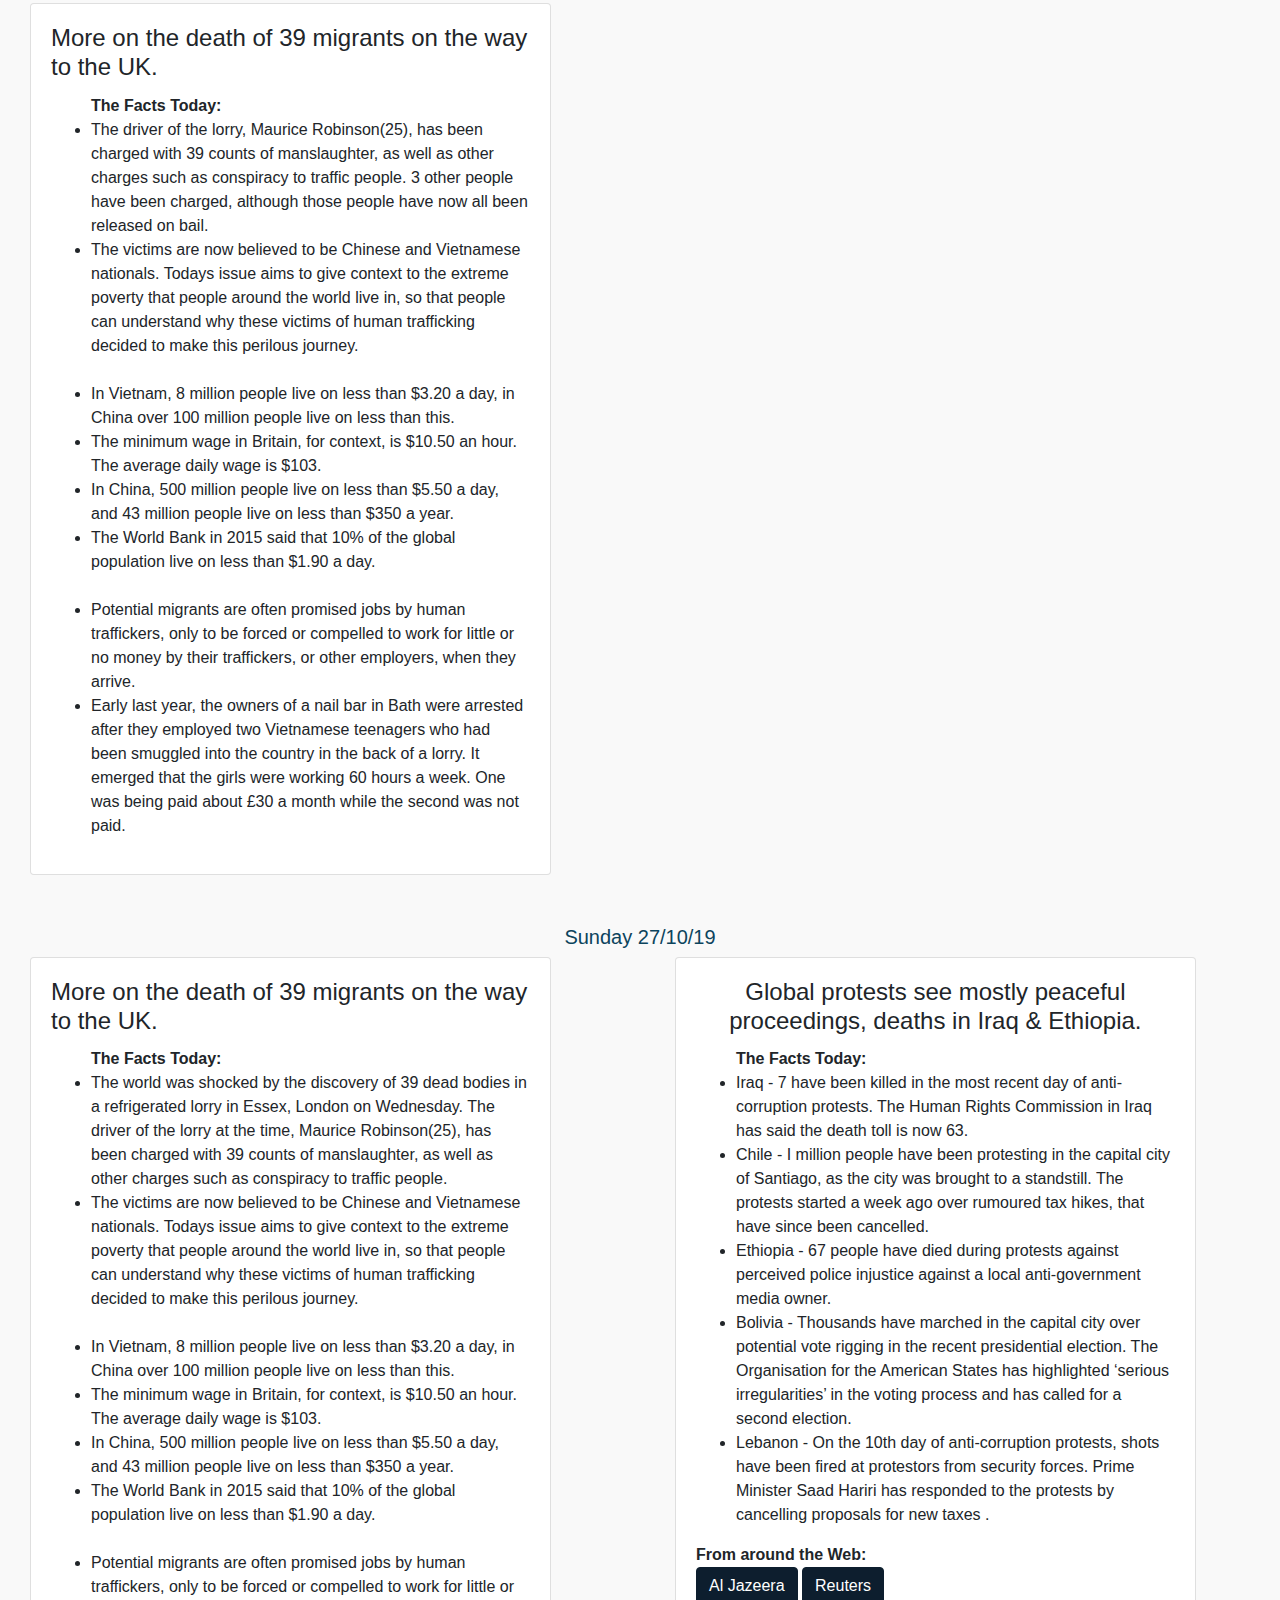
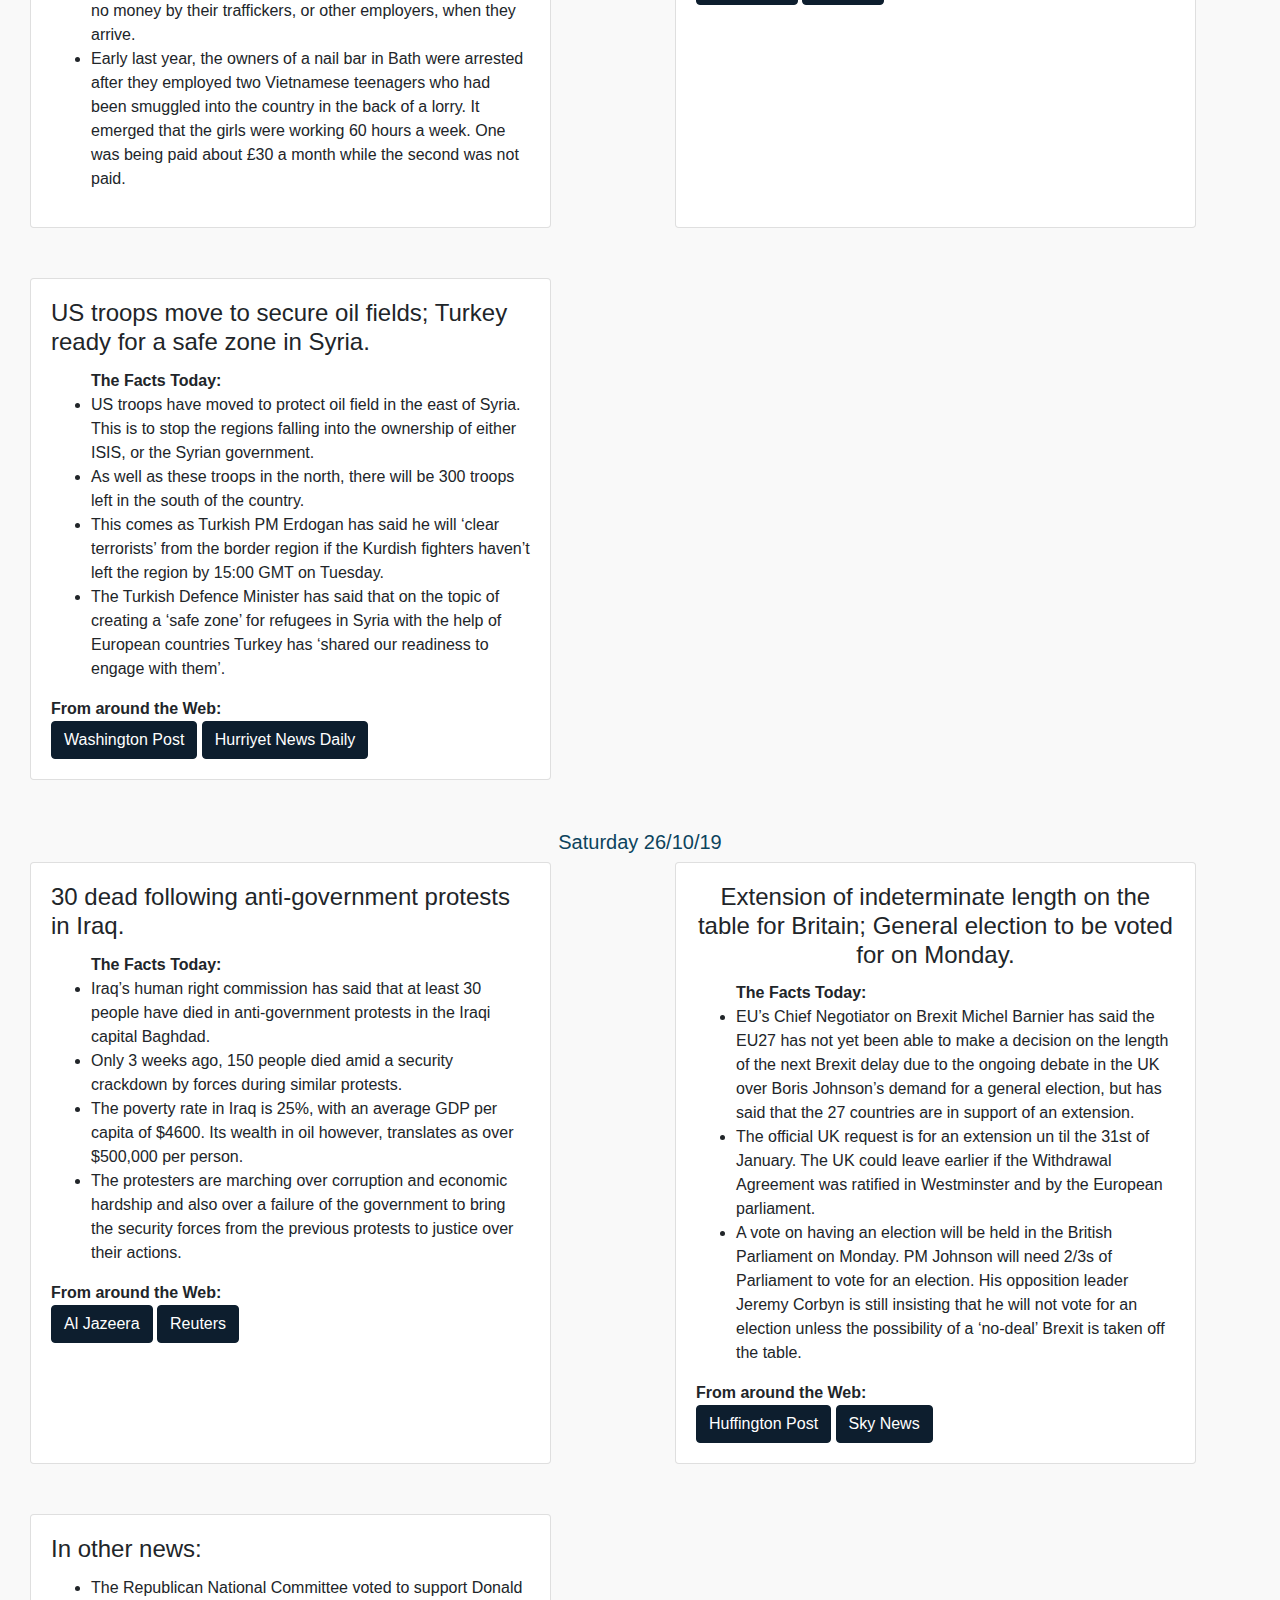
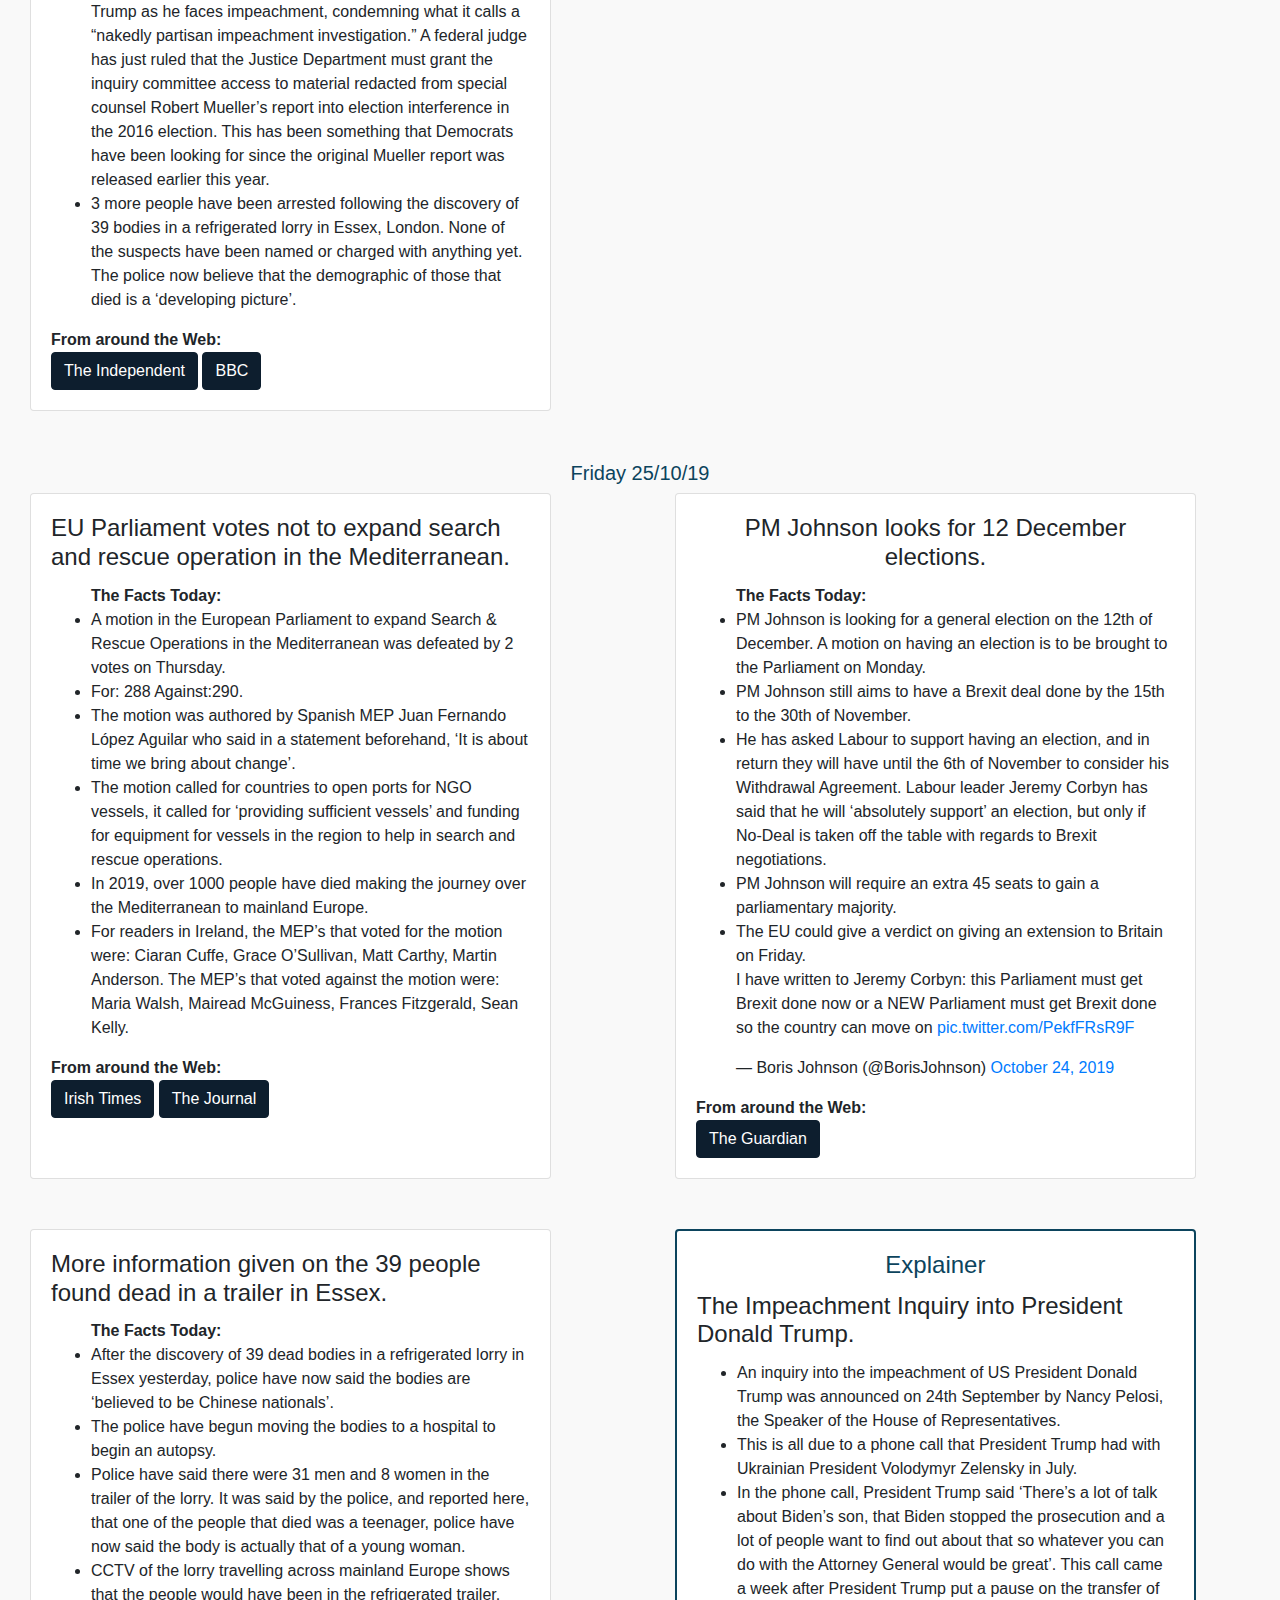
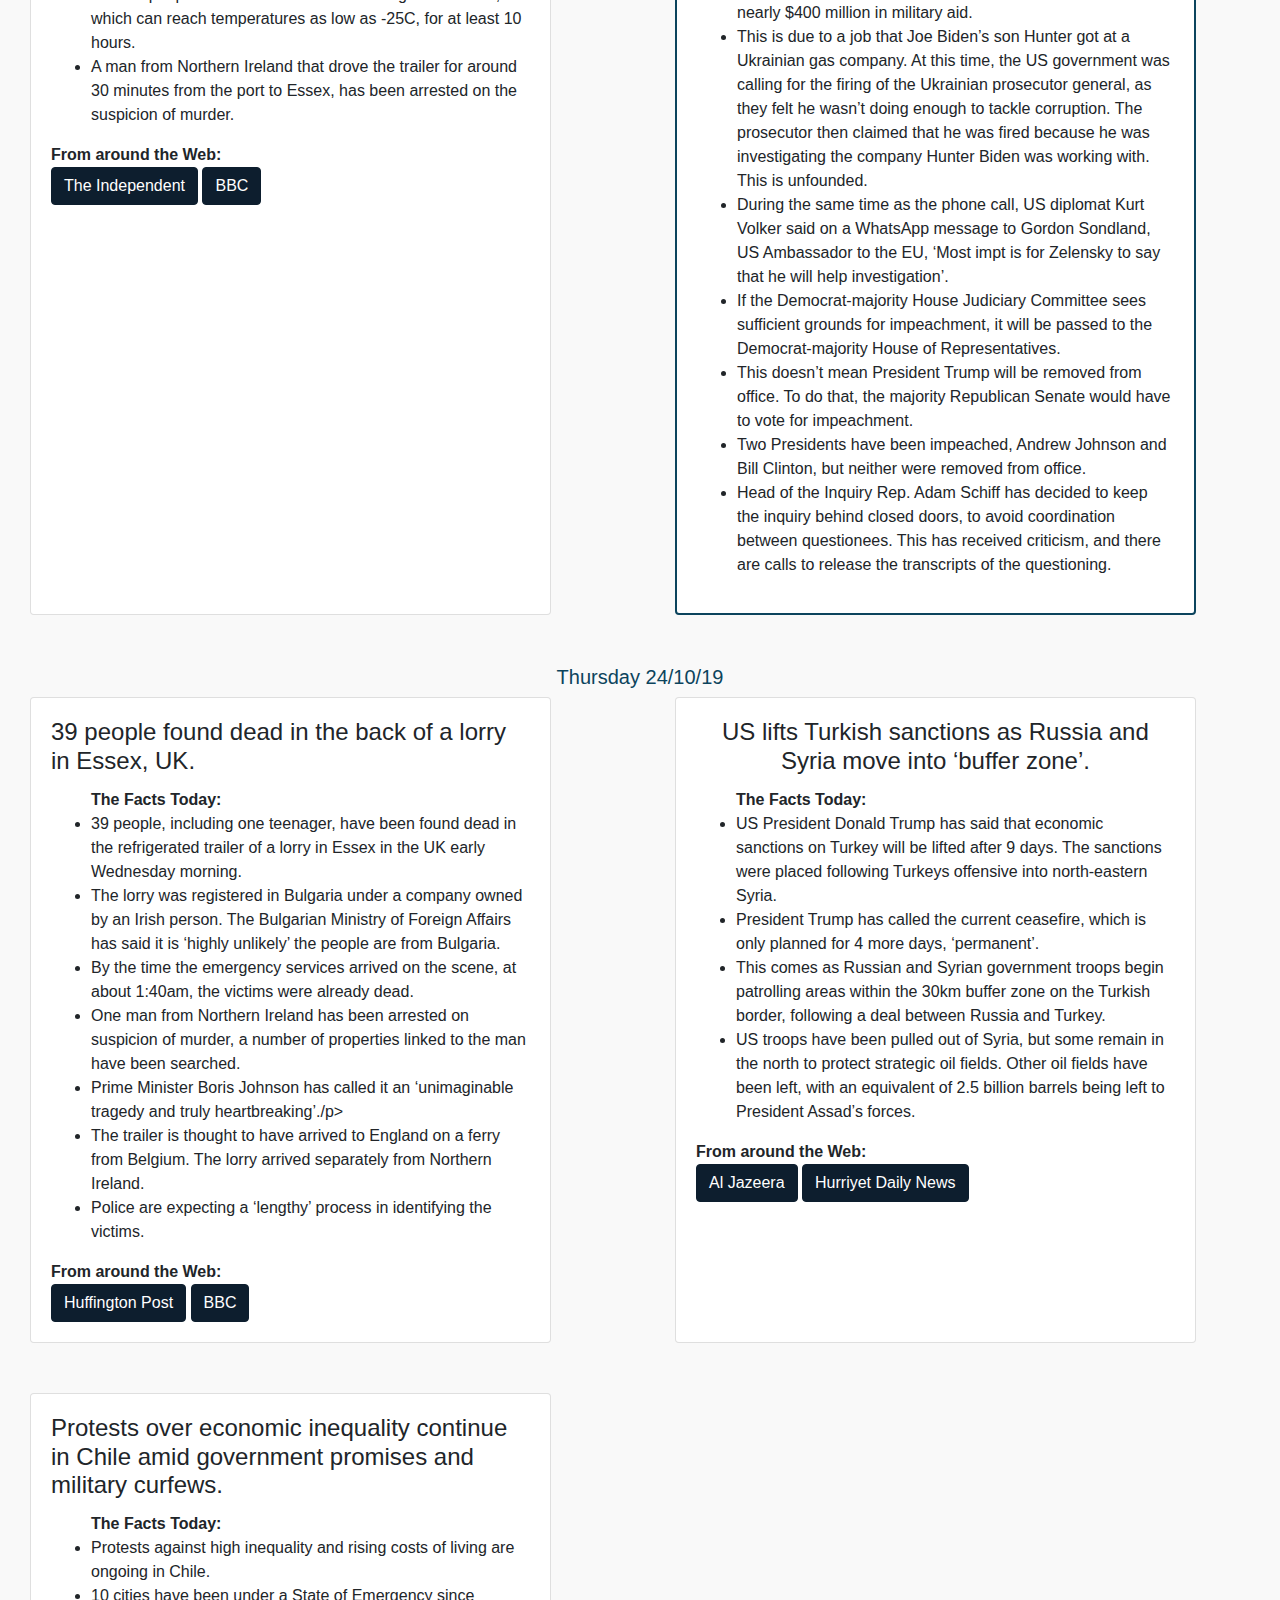
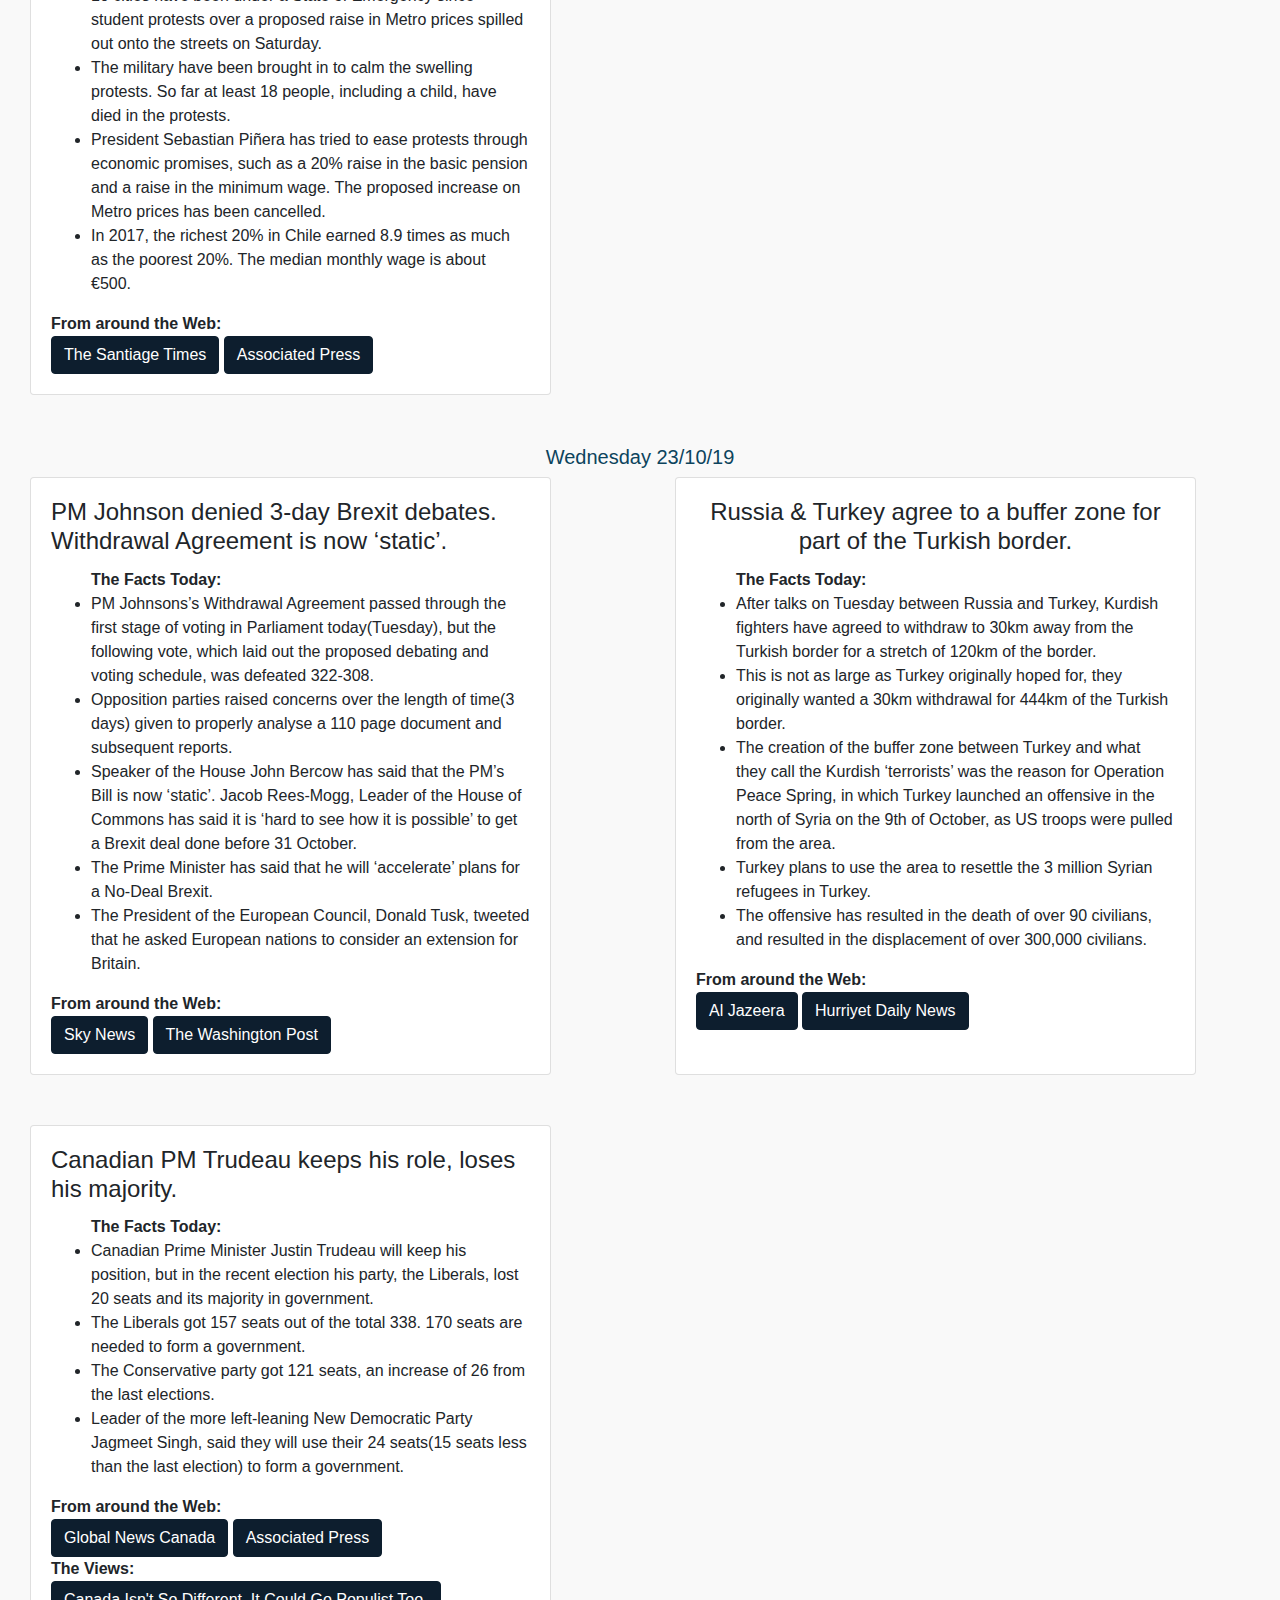
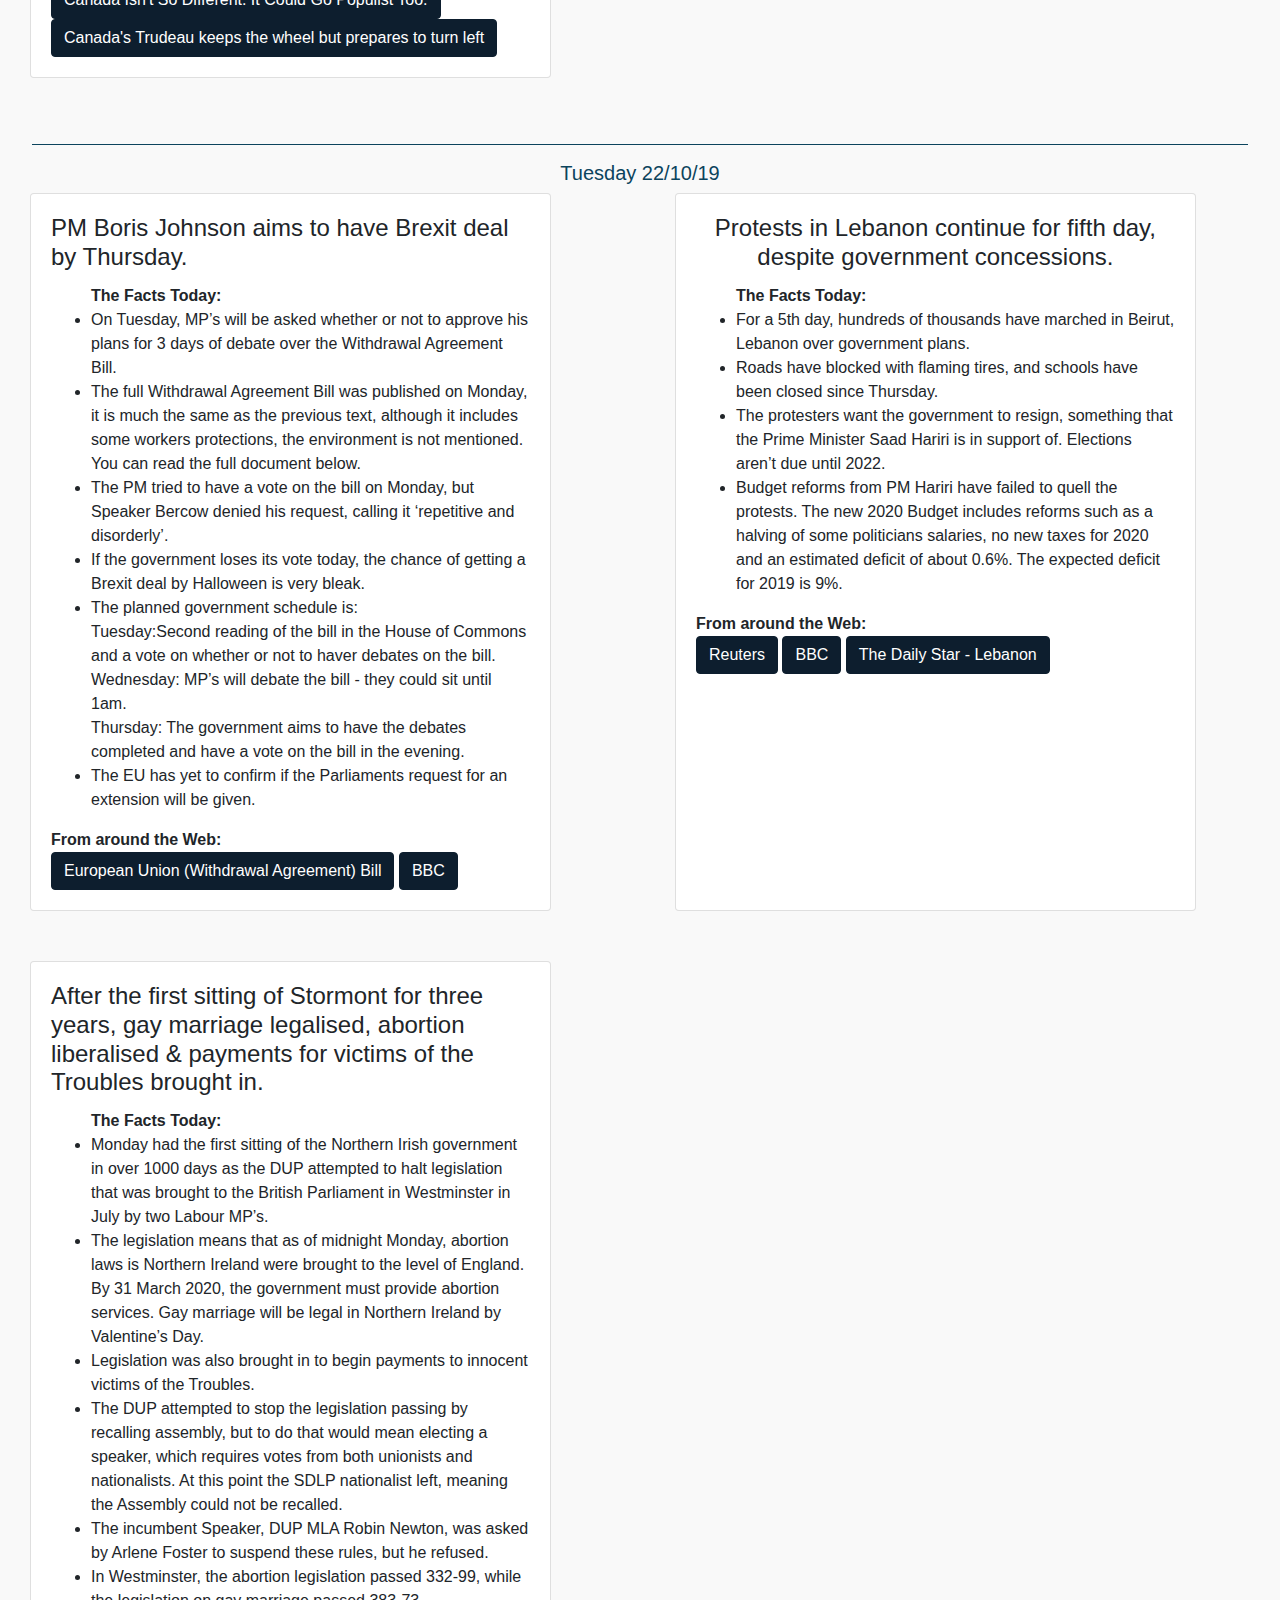
==== commit 93c754e1: "day 16 draft" ====
--- a/index.html
+++ b/index.html
@@ -25,6 +25,76 @@
     </div>
   </div>
 </div>
+<div class="container_fluid" >
+  <h5 style="text-align: center;color:#0c445d;">Friday 1/11/19</h5>
+<!--<h1 style="text-align: center;color:#0c445d;";>International</h1>-->
+<div class="row" style="margin-left:30px;">
+  <div class="card col-sm-5"  >
+    <div class="card-body">
+      <h4 class="card-title">Yemen death toll reaches 100,000 deaths since 2015.</h4>
+      <ul><strong><p class="card-text" >The Facts Today:</p></strong>
+        <li><p class="card-text">The Armed Conflict Location & Event Data Project(ACLED) has found that the death toll in the Yemen civil war, which began in 2015, has surpassed 100,000, to a total of 101,083.</p></li>
+        <li><p class="card-text">The conflict began after an Islamic group, the Houthi rebels, overthrew the recognised government in 2014. </p></li>
+        <li><p class="card-text">The conflict has resulted in the death of over 12,000 civilians. 20,000 people have died this year in the conflict, making it the second-deadliest year on record for the conflict.</p></li>
+        <li><p class="card-text">The group that has done the study, ACLED, believes that the real death toll will likely be higher.</p></li>
+      </ul>
+      <strong><p class="card-text"style="text-align:left">From around the Web:</p></strong>
+      <a href="https://www.theguardian.com/world/2019/oct/31/death-toll-in-yemen-war-reaches-100000" class="btn btn-primary ">The Guardian</a>
+      <a href="https://www.acleddata.com/dashboard/" class="btn btn-primary ">ACLED</a>
+
+    </div>
+  </div>
+  <div class="col-sm-1"></div>
+  <div class="card col-sm-5"s>
+    <div class="card-body">
+      <h4 class="card-title" style="text-align: center;">78 dead following a week of protests in Ethiopia.</h4>
+      <ul><strong><p class="card-text" >The Facts Today:</p></strong>
+      <li><p class="card-text">A spokesperson for the PM Abiy Ahmed said on Thursday that at least 78 people have died in protests last week.</p></li>
+      <li><p class="card-text">The protests are over the perceived police injustice against a local anti-government media entrepreneur Jawar Mohammed.</p></li>
+    </ul>
+      <strong><p class="card-text"style="text-align:left">From around the Web:</p></strong>
+      <a href="https://www.yahoo.com/news/least-78-people-killed-ethiopian-145739543.html?guccounter=1&guce_referrer=aHR0cHM6Ly93d3cuZ29vZ2xlLmNvbS8&guce_referrer_sig=AQAAAMbfwPUi0CdeCscW7peDxmKUhKlGkS_hO06xqo6344qxj-0noVpg69_mC4iX34mvJSiR2n5MQlD6mm2NuJHwgbWvY8OV3w_WKf2xITnWFvwpOef7z2zgz_bo4vSbgAWYeKrtyWj2QLHkixquijtfkbcSWq8GXcF74WYOOl236uoN" class="btn btn-primary ">Yahoo News</a>
+      <a href="https://www.aljazeera.com/news/2019/10/ethiopia-78-killed-protests-treatment-activist-191031191424376.html " class="btn btn-primary ">Al Jazeera</a>
+
+    </div>
+  </div>
+
+  <div class="card col-sm-5"  >
+    <div class="card-body">
+      <h4 class="card-title">President Trump impeachment inquiry moves to public hearings.</h4>
+      <ul><strong><p class="card-text" >The Facts Today:</p></strong>
+        <li><p class="card-text">The US House of Representatives today voted to move the impeachment inquiry against President Trump to a more public phase.</p></li>
+        <li><p class="card-text">The vote passed mostly along party lines, 232 in favour and 196 against. Only two Democrats voted against the motion.</p></li>
+        <li><p class="card-text">Democrats have been criticised for holding the hearings behind closed doors by some Republicans. This process will allow for the hearings to be made public in future.</p></li>
+        <li><p class="card-text">In the coming weeks, the House Intelligence Committee will hold public hearings. Committee members will have the option to make private hearings public through the release of transcripts.</p></li>
+        <li><p class="card-text">This move does not in any way implicate President Trump in any illegal activity, it states that the majority of the House of Representatives want to ‘step up’ the investigation.</p></li>
+      </ul>
+      <strong><p class="card-text"style="text-align:left">From around the Web:</p></strong>
+      <a href="https://www.bbc.com/news/world-us-canada-50246324" class="btn btn-primary ">BBC</a>
+      <a href="https://www.reuters.com/article/us-usa-trump-impeachment/trump-impeachment-effort-passes-first-test-in-divided-u-s-congress-idUSKBN1XA18X" class="btn btn-primary "> Reuters</a>
+    </div>
+  </div>
+
+  <div class="col-sm-1"></div>
+
+  <div class="card col-sm-5"  >
+    <div class="card-body">
+      <h4 class="card-title">74 killed in Pakistan train fire.</h4>
+      <ul><strong><p class="card-text" >The Facts Today:</p></strong>
+        <li><p class="card-text">A cooking stove exploded on a train in Pakistan, resulting in the death of at least 71 people.</p></li>
+        <li><p class="card-text">Most of the deaths were caused by people jumping out of the train to avoid the ensuing fire.</p></li>
+        <li><p class="card-text">The Minister for Railways said that “Two gas cylinders exploded. The passengers were preparing breakfast. They had cooking oil which added fuel to fire”.</p></li>
+        <li><p class="card-text">Poverty-stricken people often bring their own gas-cookers on trains to avoid paying to cook meals.</p></li>
+      </ul>
+      <strong><p class="card-text"style="text-align:left">From around the Web:</p></strong>
+      <a href="https://news.sky.com/story/pakistan-train-fire-kills-at-least-46-after-gas-canister-explodes-11849847" class="btn btn-primary ">Sky News</a>
+      <a href="https://timesofindia.indiatimes.com/world/pakistan/train-fire-leaves-73-dead-in-pakistan/articleshow/71843599.cms" class="btn btn-primary ">Times of India</a>
+
+    </div>
+  </div>
+</div>
+
+</div> 
 <div class="container_fluid" >
   <h5 style="text-align: center;color:#0c445d;">Thursday 31/10/19</h5>
 <!--<h1 style="text-align: center;color:#0c445d;";>International</h1>-->
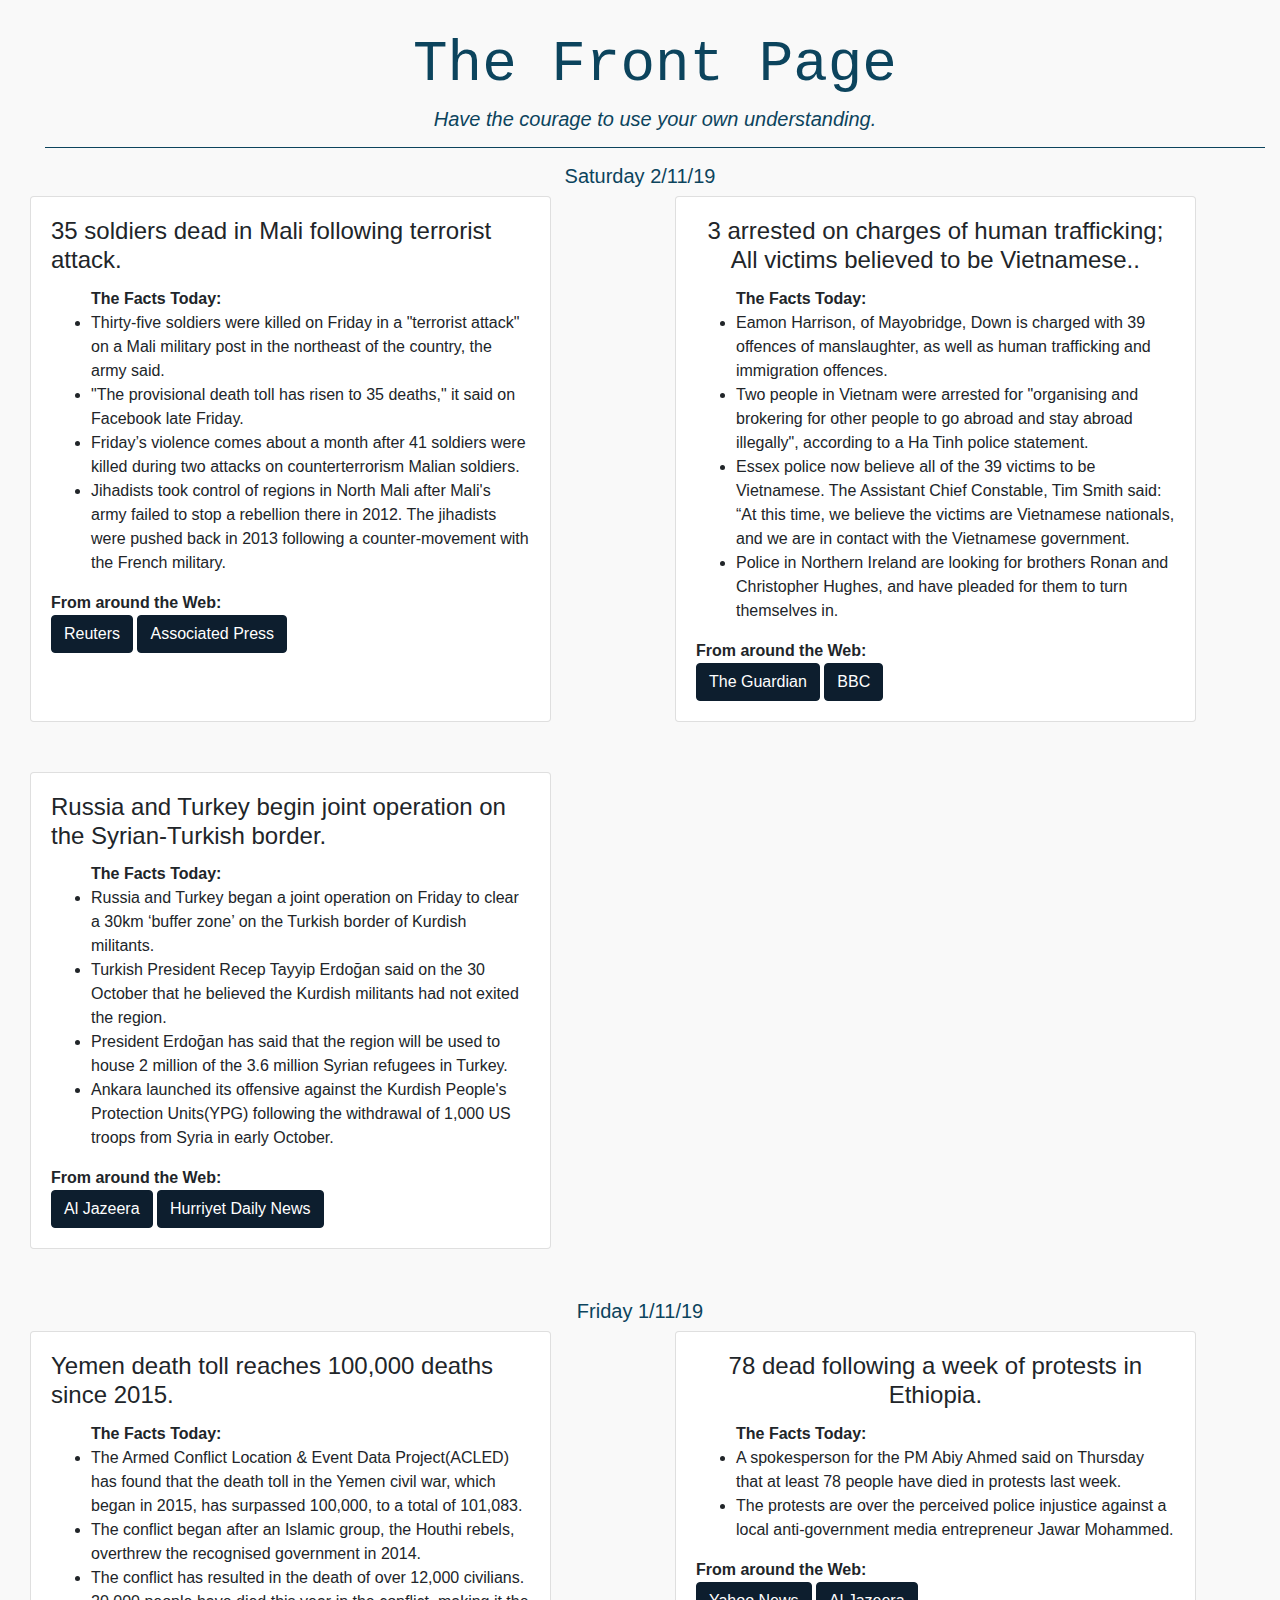
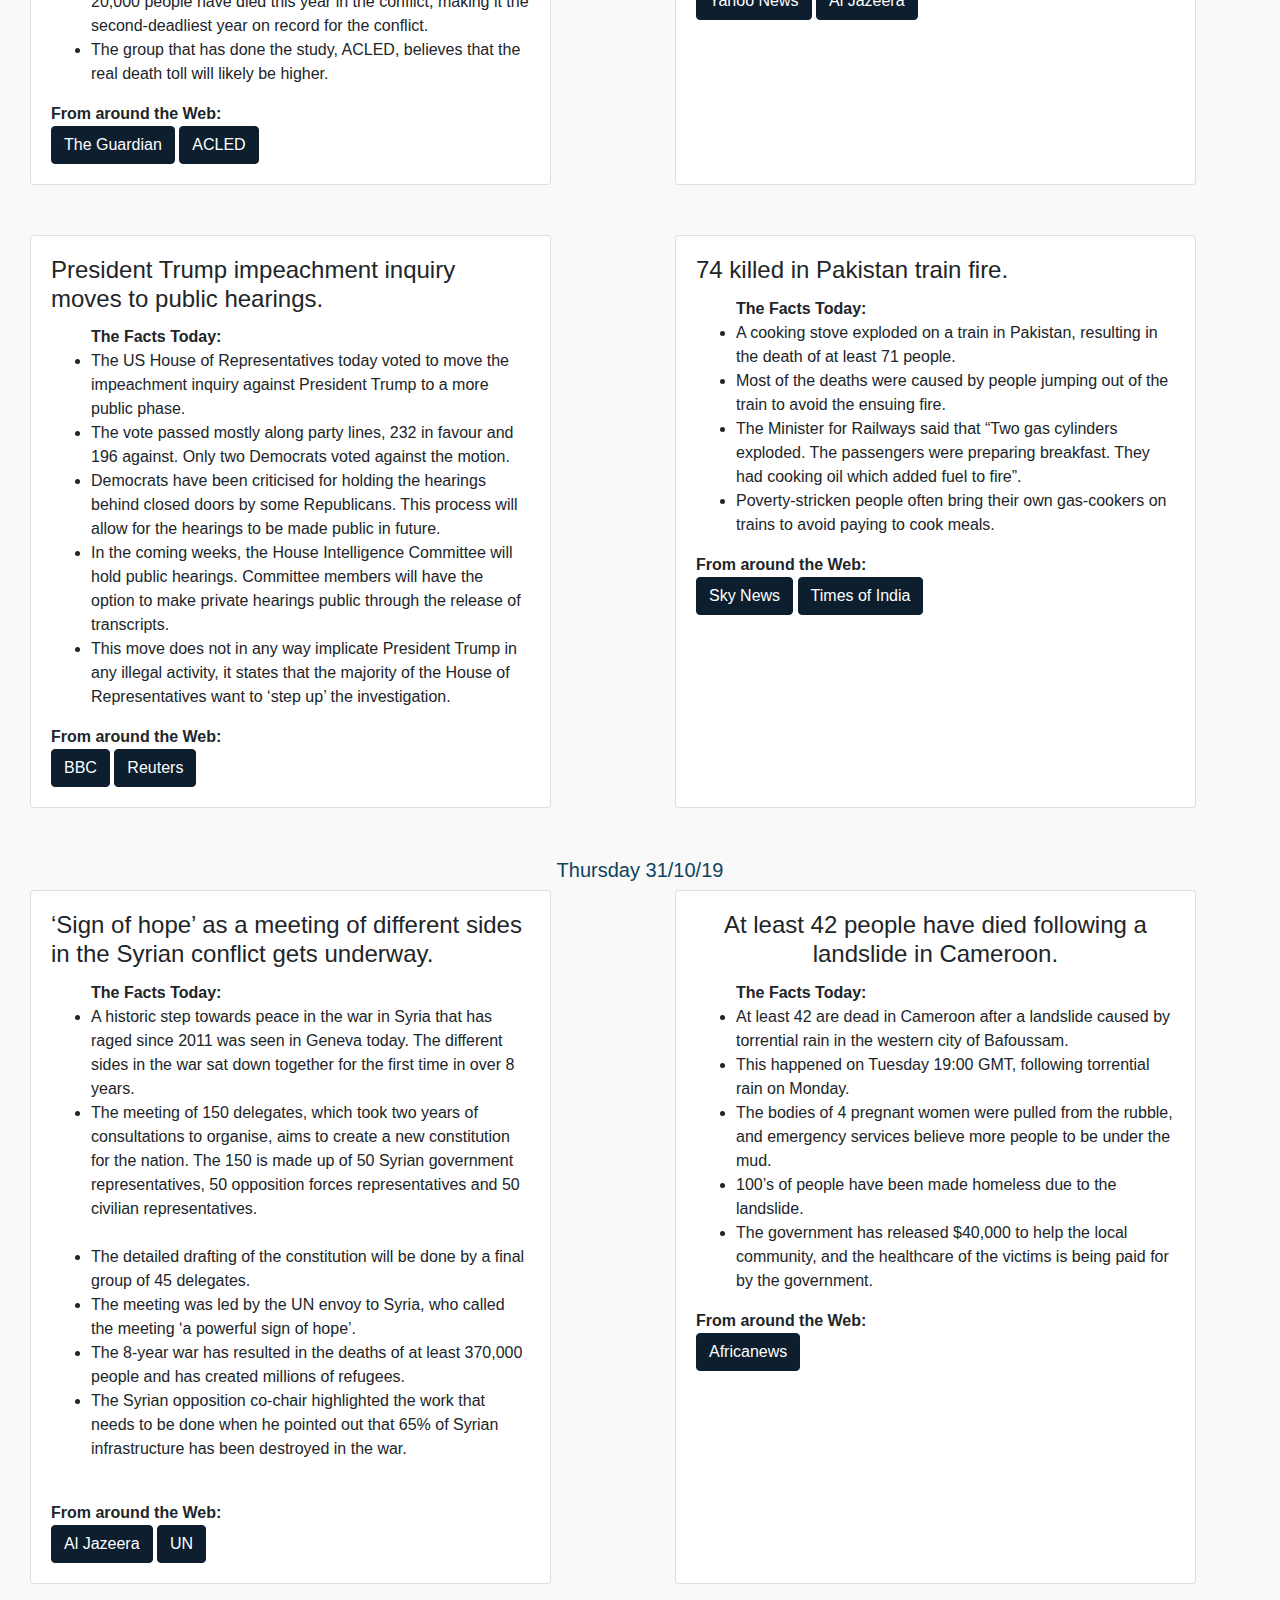
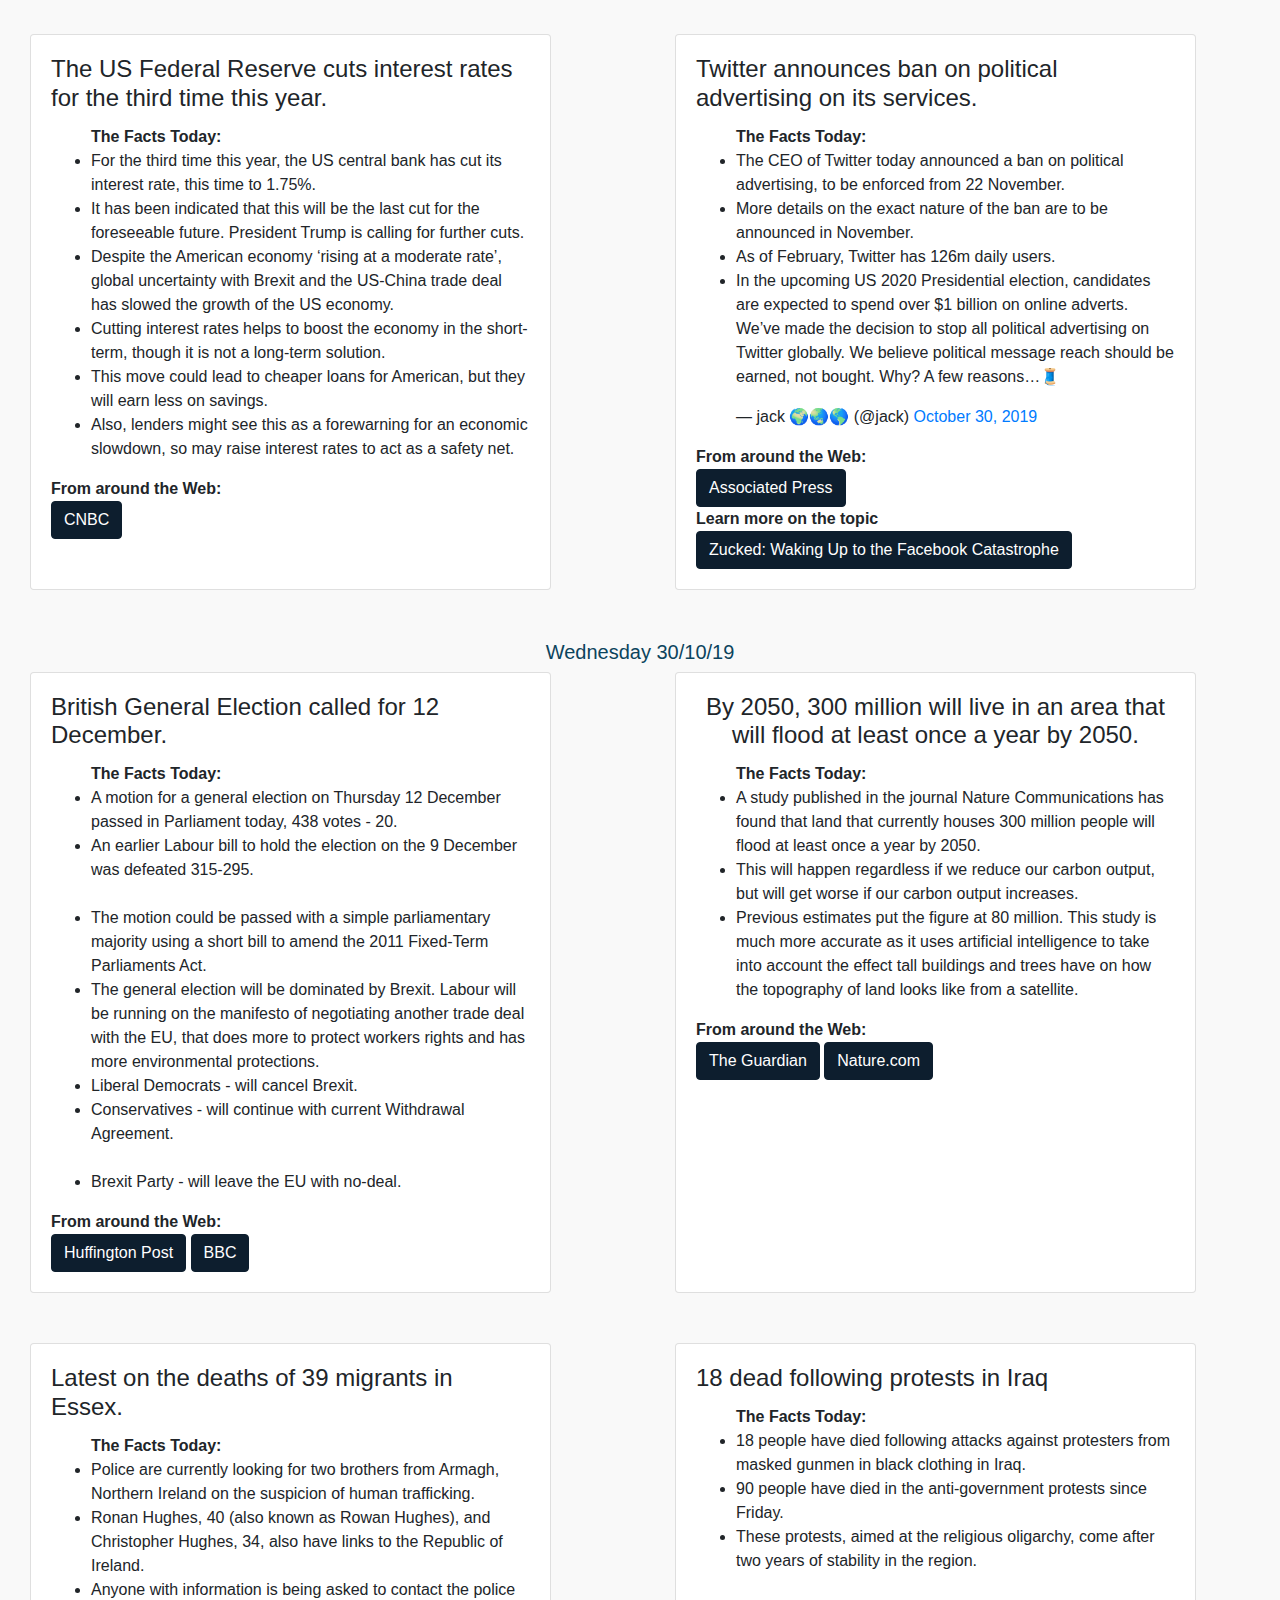
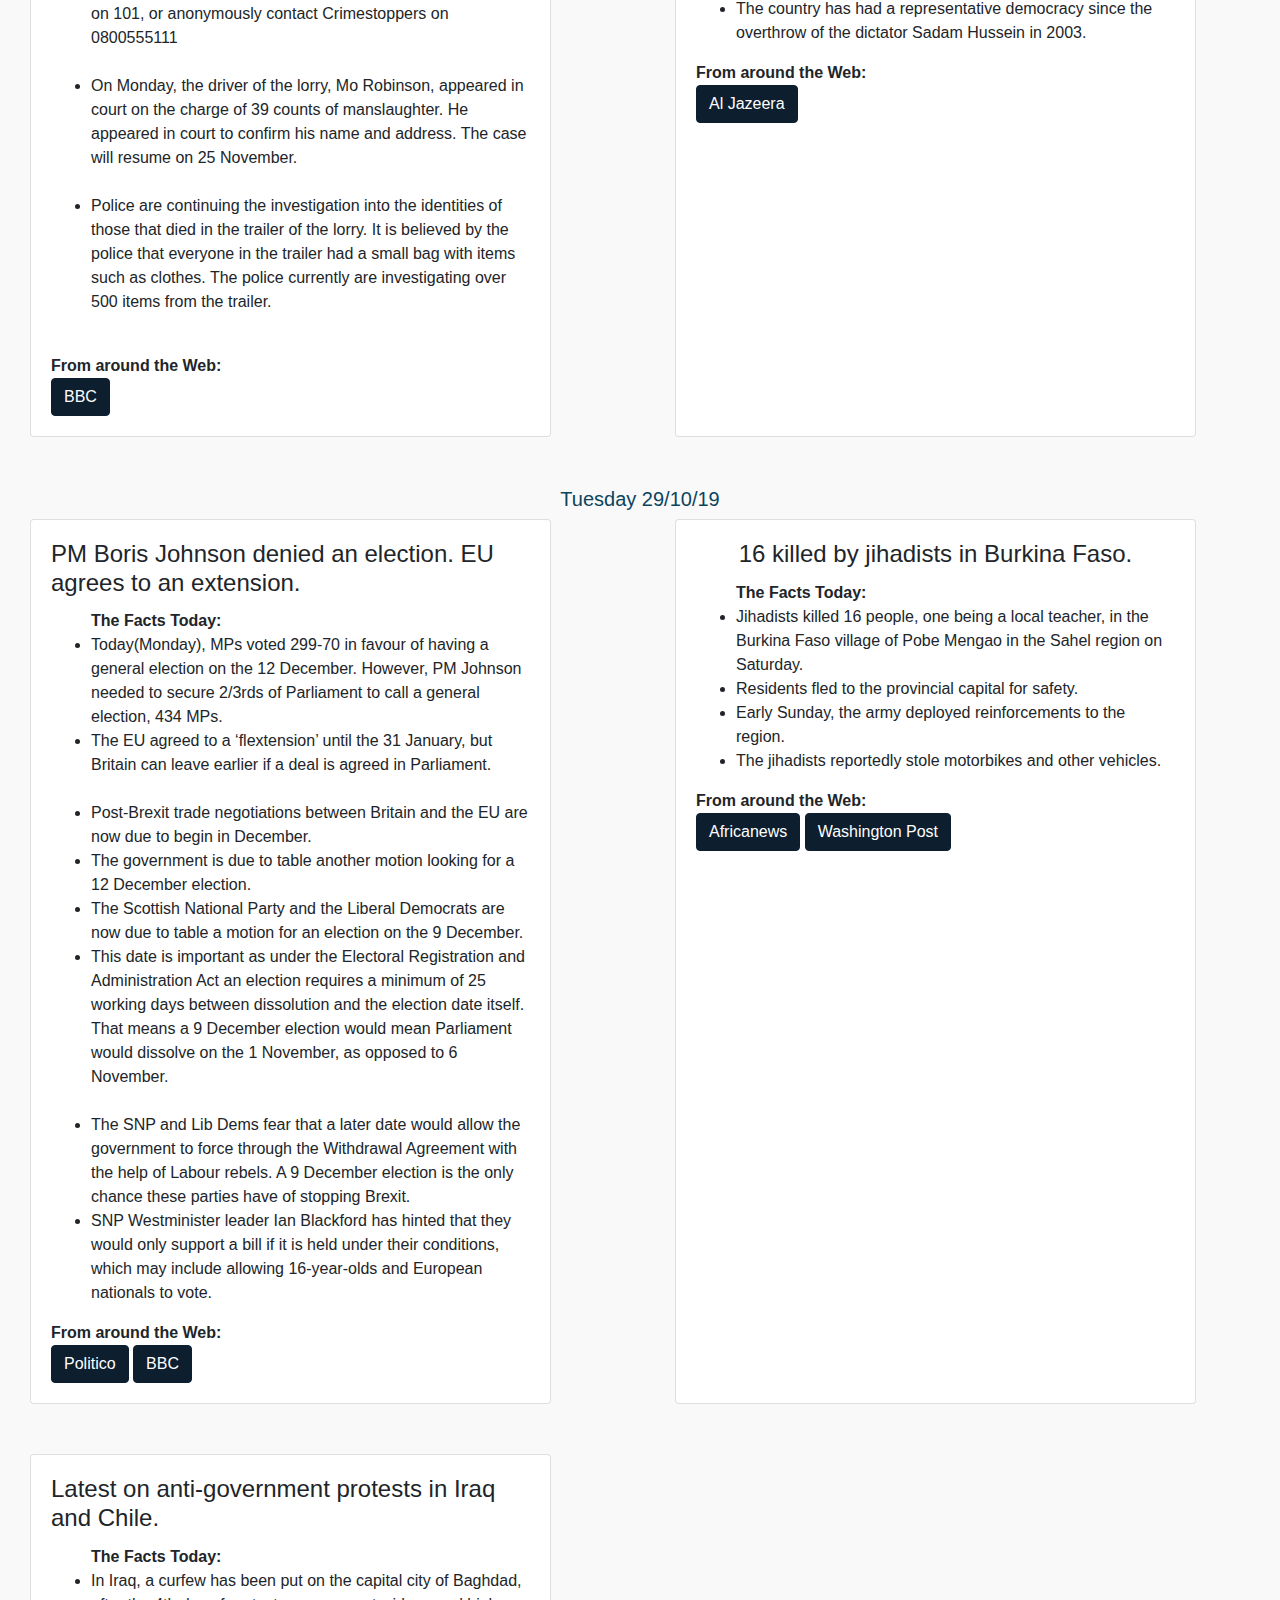
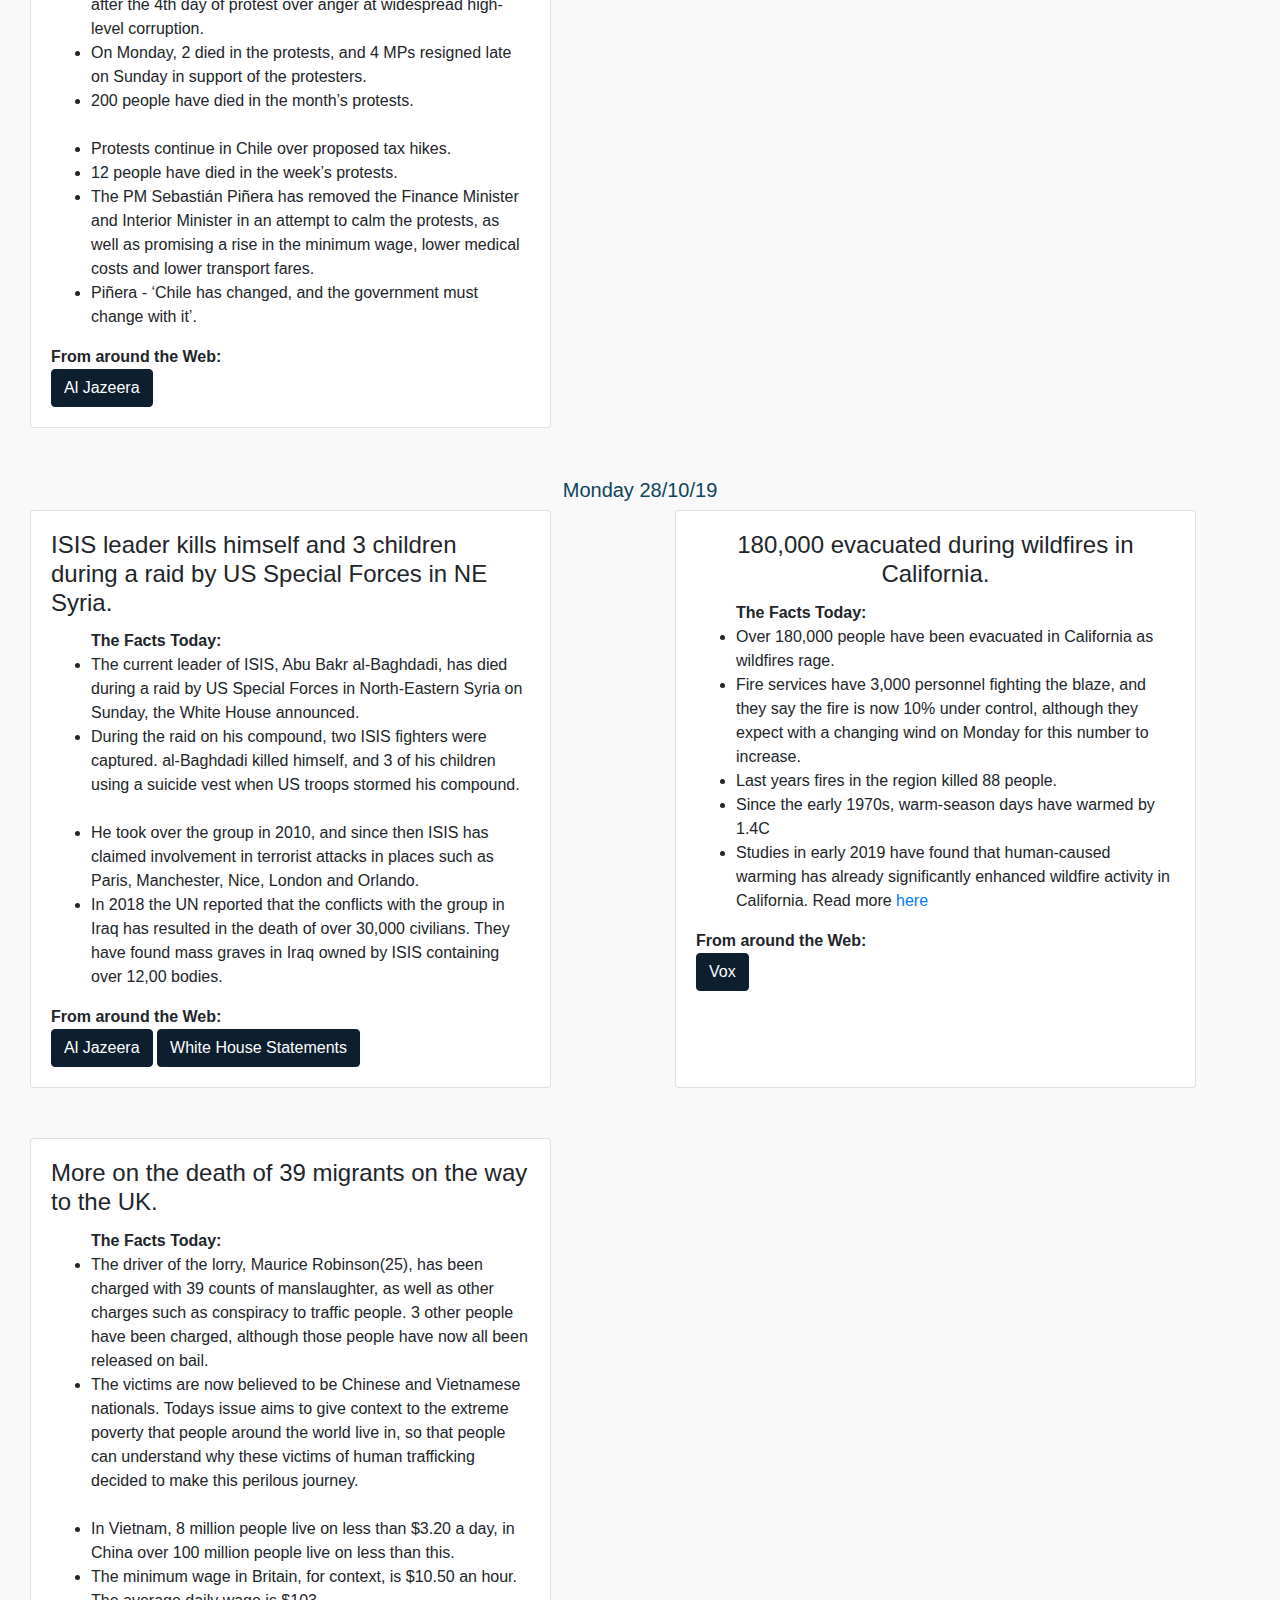
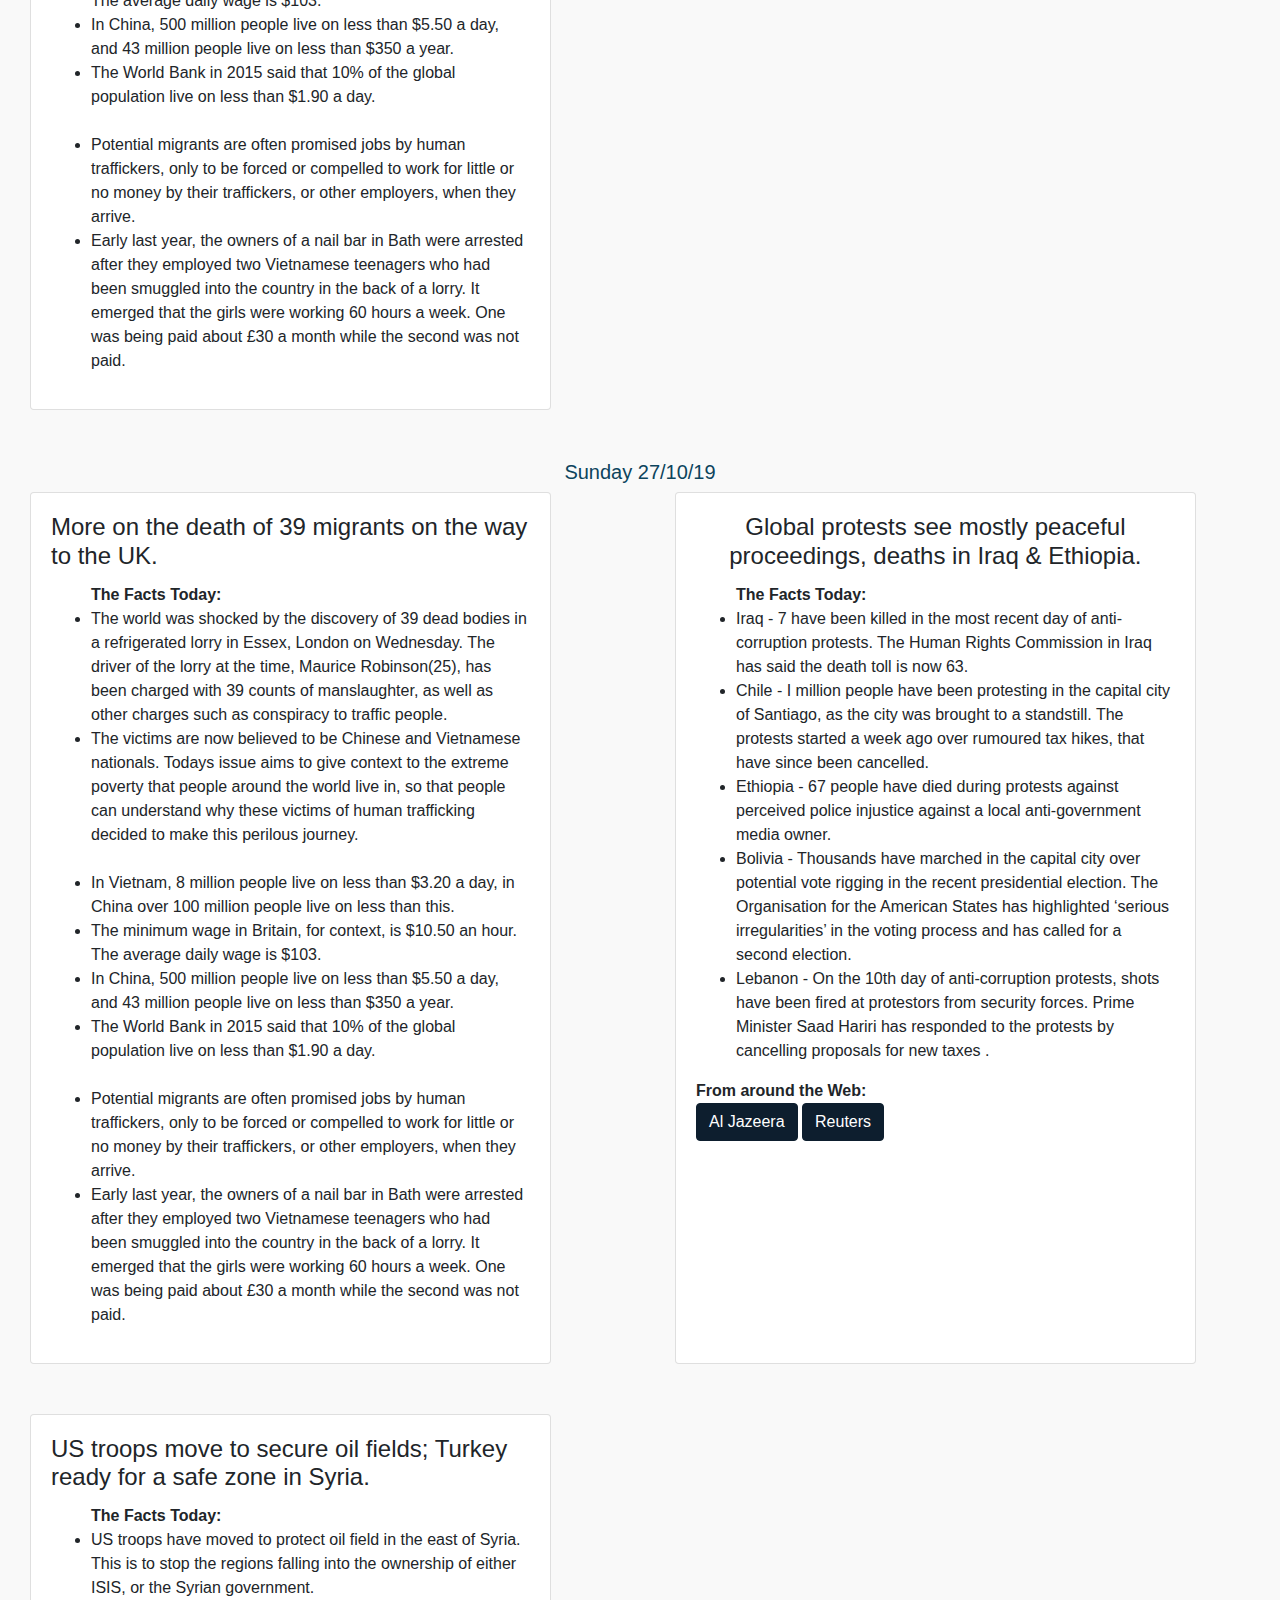
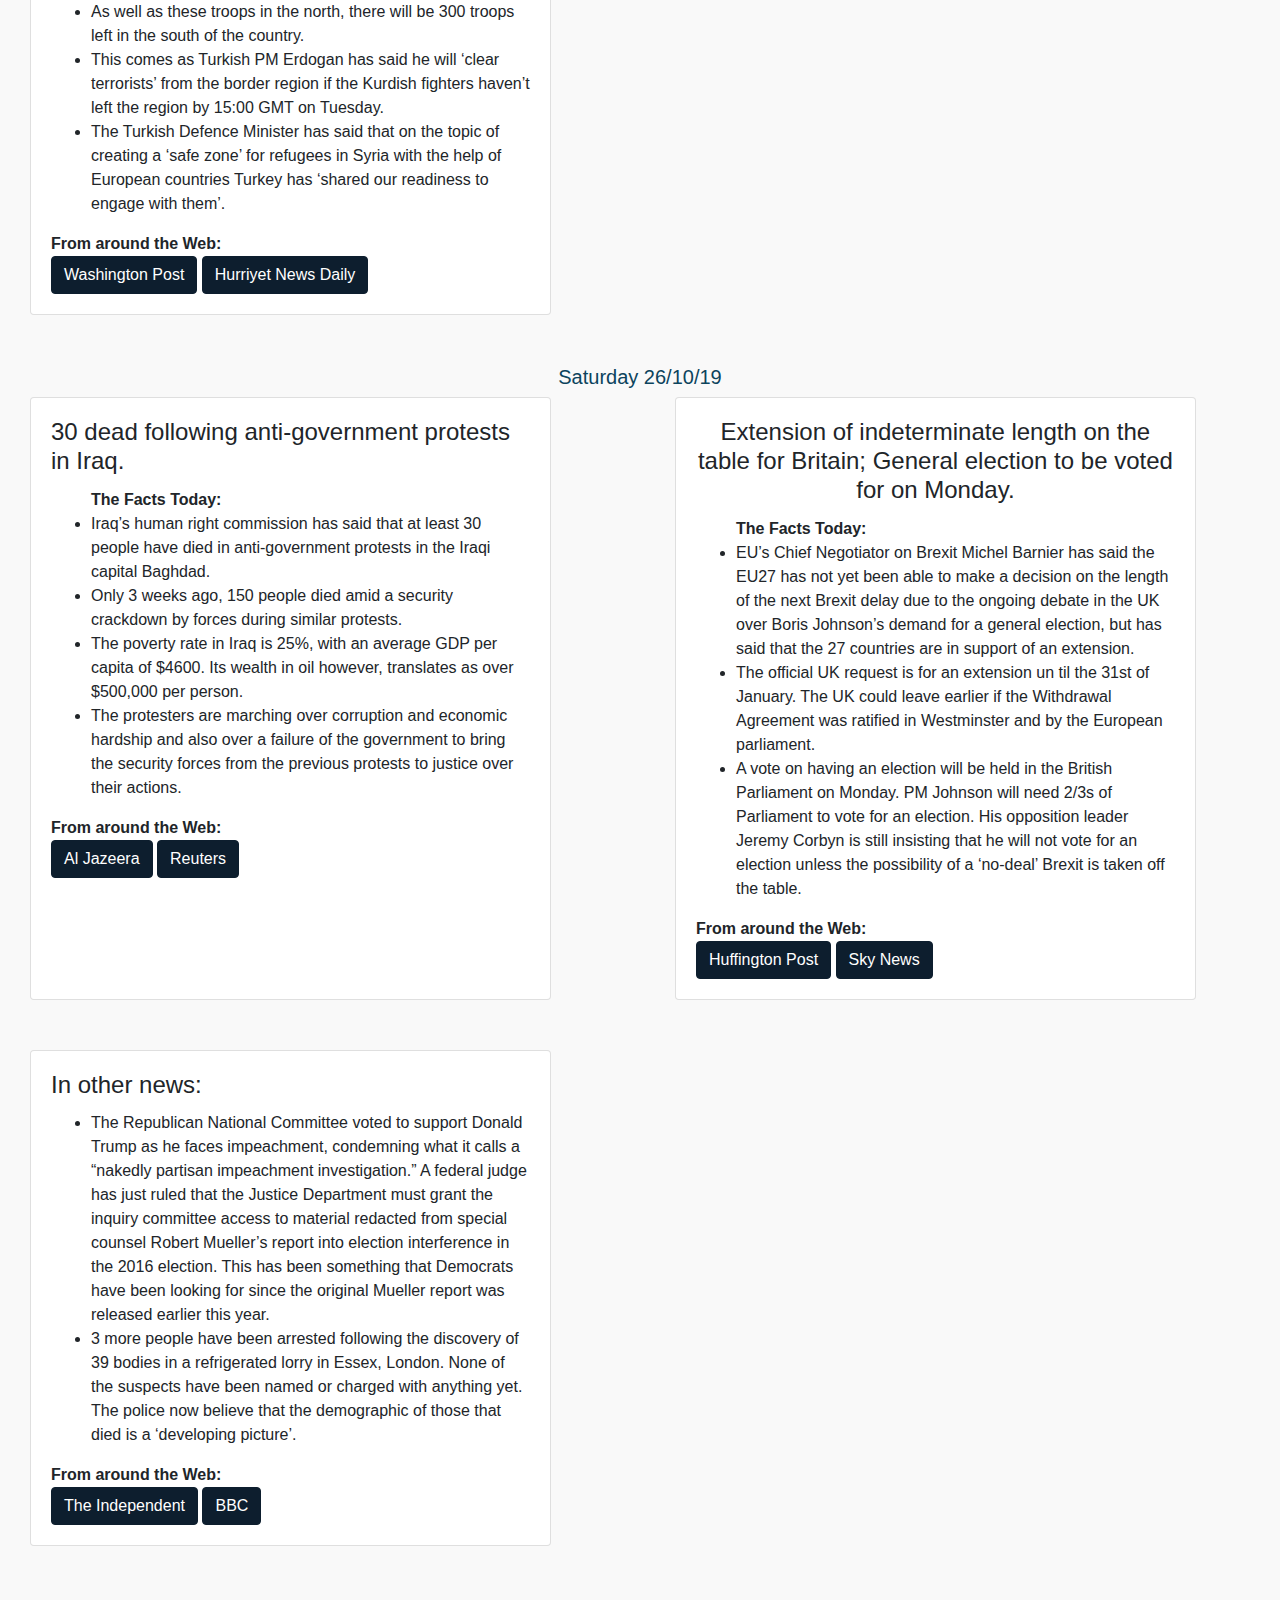
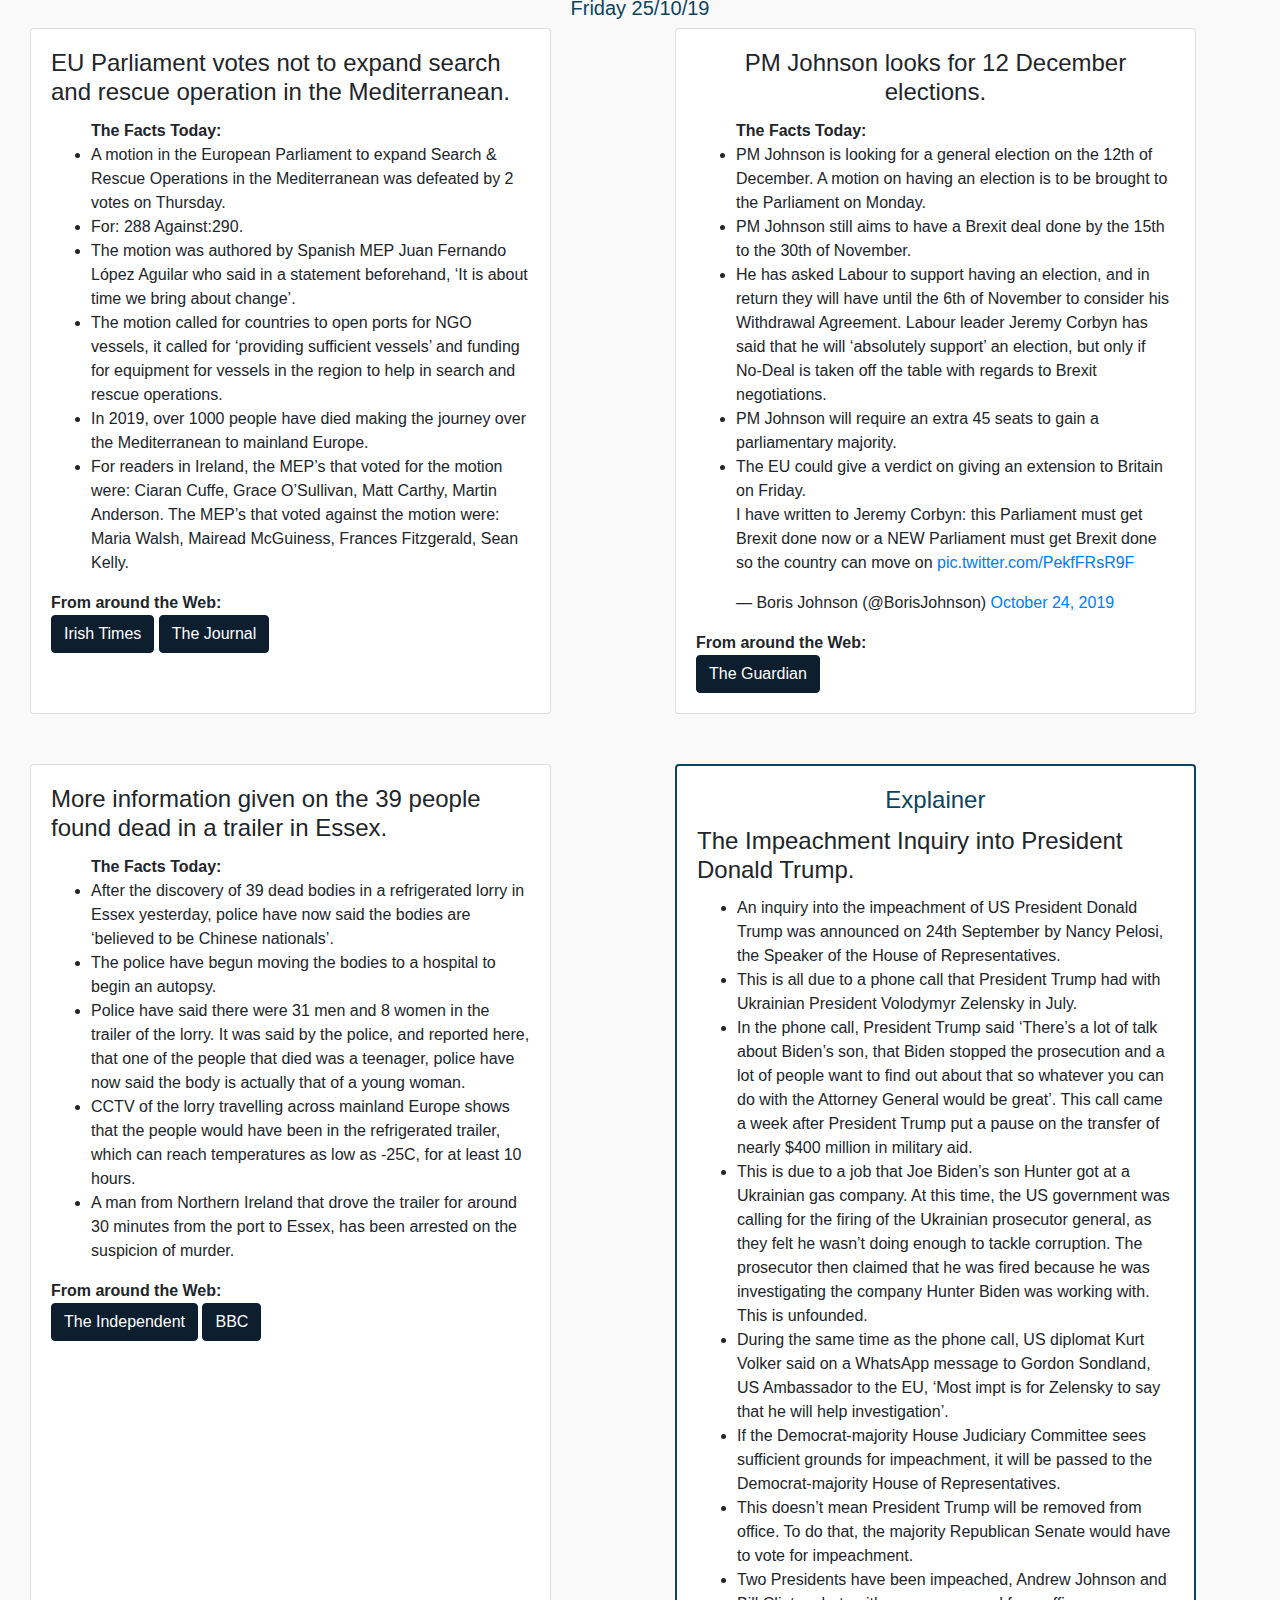
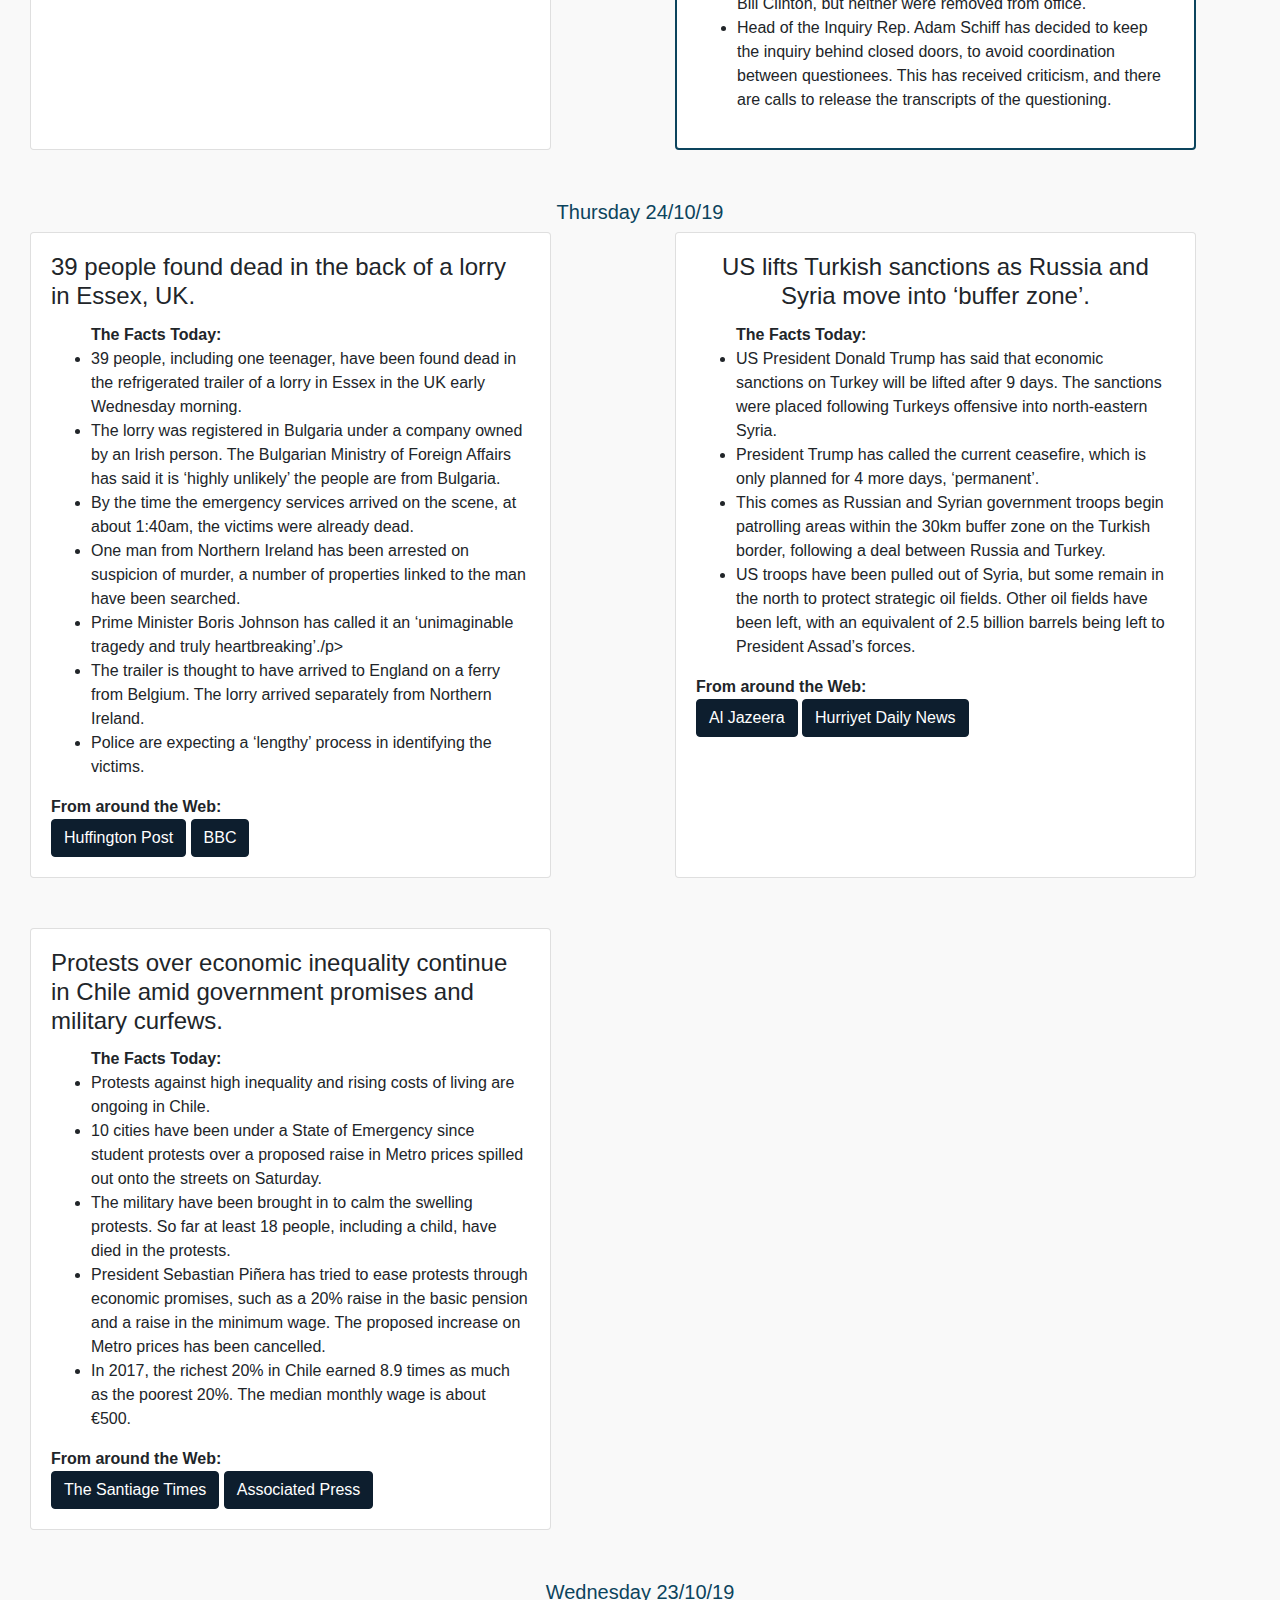
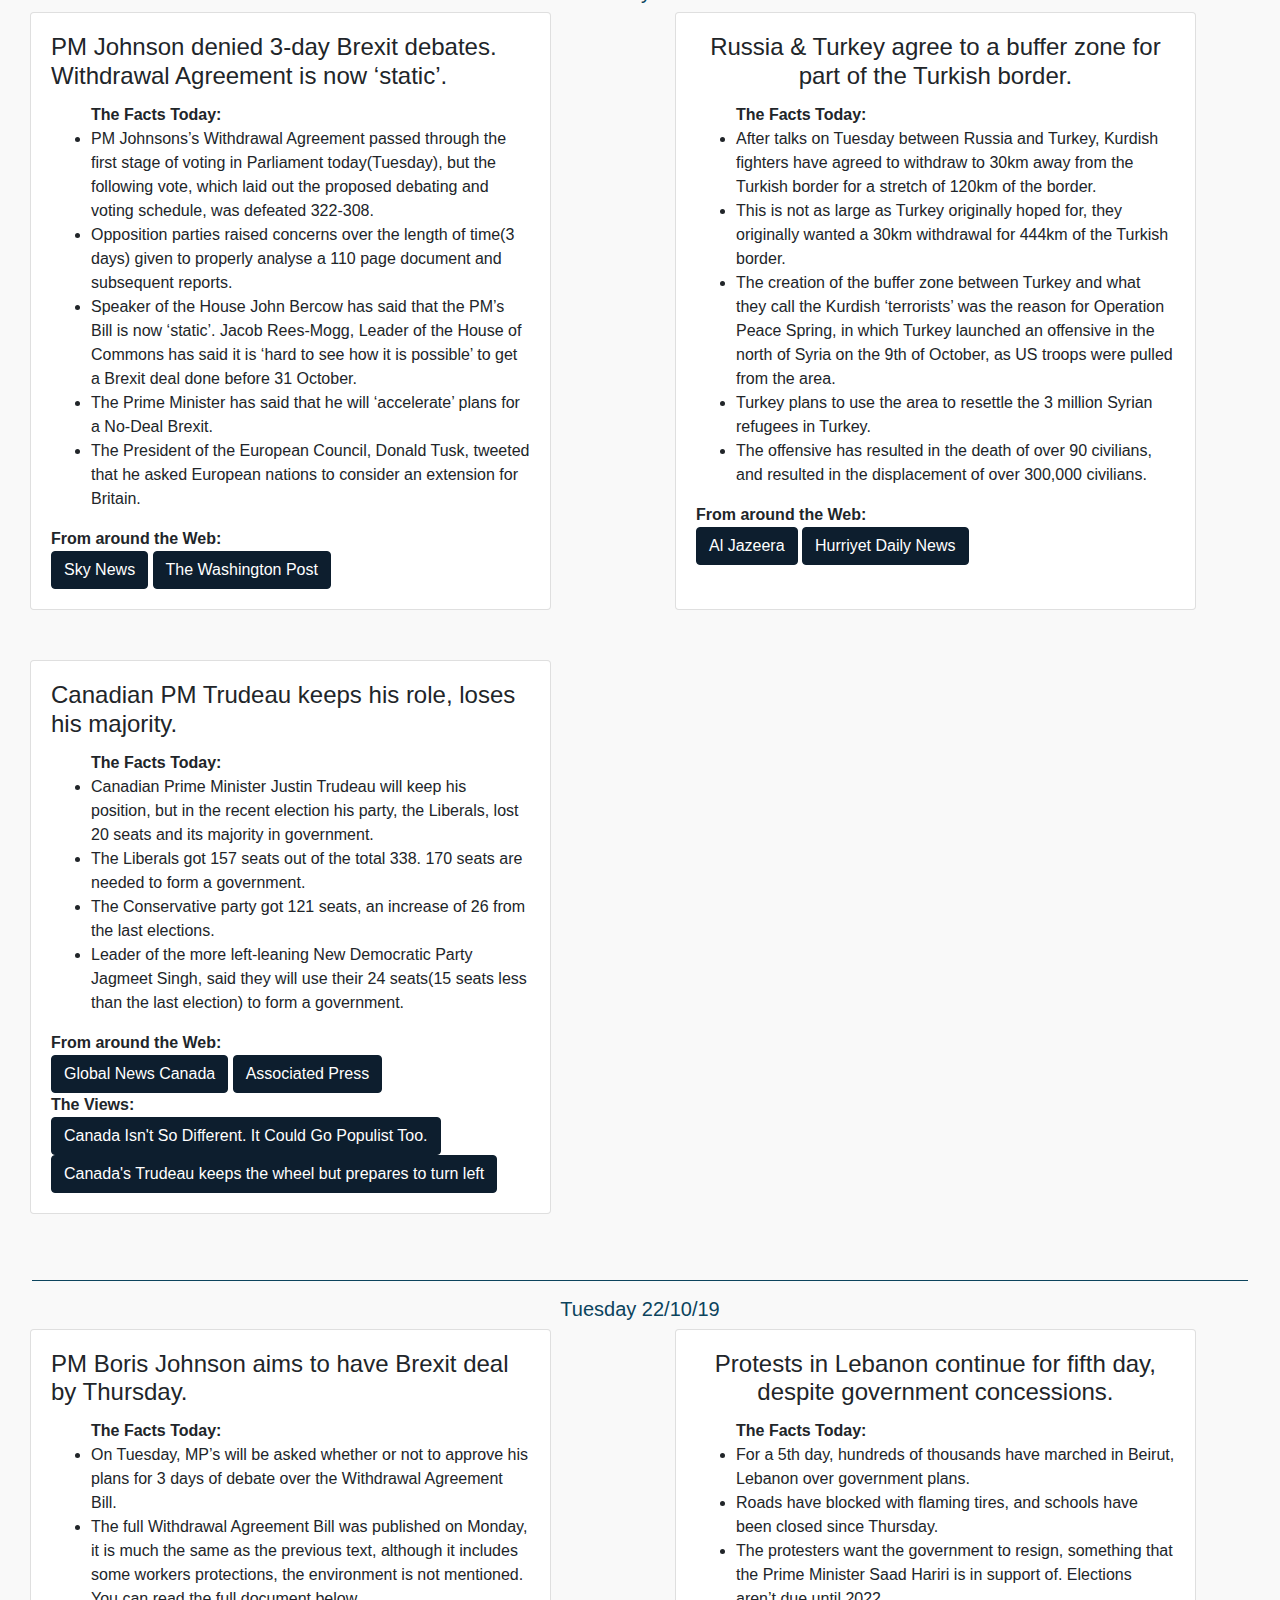
==== commit e05eab65: "2/11/19" ====
--- a/index.html
+++ b/index.html
@@ -25,6 +25,63 @@
     </div>
   </div>
 </div>
+<div class="container_fluid" >
+  <h5 style="text-align: center;color:#0c445d;">Saturday 2/11/19</h5>
+<!--<h1 style="text-align: center;color:#0c445d;";>International</h1>-->
+<div class="row" style="margin-left:30px;">
+  <div class="card col-sm-5"  >
+    <div class="card-body">
+      <h4 class="card-title">35 soldiers dead in Mali following terrorist attack.</h4>
+      <ul><strong><p class="card-text" >The Facts Today:</p></strong>
+        <li><p class="card-text">Thirty-five soldiers were killed on Friday in a "terrorist attack" on a Mali military post in the northeast of the country, the army said. </p></li>
+        <li><p class="card-text">"The provisional death toll has risen to 35 deaths," it said on Facebook late Friday.</p></li>
+        <li><p class="card-text">Friday’s violence comes about a month after 41 soldiers were killed during two attacks on counterterrorism Malian soldiers.</p></li>
+        <li><p class="card-text">Jihadists took control of regions in North Mali after Mali's army failed to stop a rebellion there in 2012. The jihadists were pushed back in 2013 following a counter-movement with the French military.</p></li>
+
+      </ul>
+      <strong><p class="card-text"style="text-align:left">From around the Web:</p></strong>
+      <a href="https://www.reuters.com/article/us-mali-security/mali-says-at-least-35-soldiers-killed-in-militant-attack-idUSKBN1XB4W7?il=0" class="btn btn-primary ">Reuters</a>
+      <a href="https://apnews.com/3997fca217b84865815ce88e4bc05bf9" class="btn btn-primary ">Associated Press</a>
+
+    </div>
+  </div>
+  <div class="col-sm-1"></div>
+  <div class="card col-sm-5"s>
+    <div class="card-body">
+      <h4 class="card-title" style="text-align: center;">3 arrested on charges of human trafficking; All victims believed to be Vietnamese..</h4>
+      <ul><strong><p class="card-text" >The Facts Today:</p></strong>
+      <li><p class="card-text">Eamon Harrison, of Mayobridge, Down is charged with 39 offences of manslaughter, as well as human trafficking and immigration offences.</p></li>
+      <li><p class="card-text">Two people in Vietnam were arrested for "organising and brokering for other people to go abroad and stay abroad illegally", according to a Ha Tinh police statement.</p></li>
+      <li><p class="card-text">Essex police now believe all of the 39 victims to be Vietnamese. The Assistant Chief Constable, Tim Smith said: “At this time, we believe the victims are Vietnamese nationals, and we are in contact with the Vietnamese government.</p></li>
+      <li><p class="card-text">Police in Northern Ireland are looking for brothers Ronan and Christopher Hughes, and have pleaded for them to turn themselves in.</p></li>
+    </ul>
+      <strong><p class="card-text"style="text-align:left">From around the Web:</p></strong>
+      <a href="https://www.theguardian.com/uk-news/2019/nov/01/irish-brothers-told-to-hand-themselves-in-over-39-migrant-deaths" class="btn btn-primary ">The Guardian</a>
+      <a href="https://www.bbc.com/news/uk-northern-ireland-50261287" class="btn btn-primary ">BBC</a>
+
+    </div>
+  </div>
+
+  <div class="card col-sm-5"  >
+    <div class="card-body">
+      <h4 class="card-title">Russia and Turkey begin joint operation on the Syrian-Turkish border.</h4>
+      <ul><strong><p class="card-text" >The Facts Today:</p></strong>
+        <li><p class="card-text">Russia and Turkey began a joint operation on Friday to clear a 30km ‘buffer zone’ on the Turkish border of Kurdish militants.</p></li>
+        <li><p class="card-text">Turkish President Recep Tayyip Erdoğan said on the 30 October that he believed the Kurdish militants had not exited the region.</p></li>
+        <li><p class="card-text">President Erdoğan has said that the region will be used to house 2 million of the 3.6 million Syrian refugees in Turkey.</p></li>
+        <li><p class="card-text">Ankara launched its offensive against the Kurdish People's Protection Units(YPG) following the withdrawal of 1,000 US troops from Syria in early October. </p></li>
+      </ul>
+      <strong><p class="card-text"style="text-align:left">From around the Web:</p></strong>
+      <a href="https://www.aljazeera.com/news/2019/11/russia-turkey-joint-patrols-northeast-syria-191101105341261.html" class="btn btn-primary ">Al Jazeera</a>
+      <a href="http://www.hurriyetdailynews.com/turkey-russia-launch-first-patrols-in-northern-syria-148178" class="btn btn-primary ">Hurriyet Daily News</a>
+    </div>
+  </div>
+
+  <div class="col-sm-1"></div>
+
+</div>
+
+</div> 
 <div class="container_fluid" >
   <h5 style="text-align: center;color:#0c445d;">Friday 1/11/19</h5>
 <!--<h1 style="text-align: center;color:#0c445d;";>International</h1>-->
